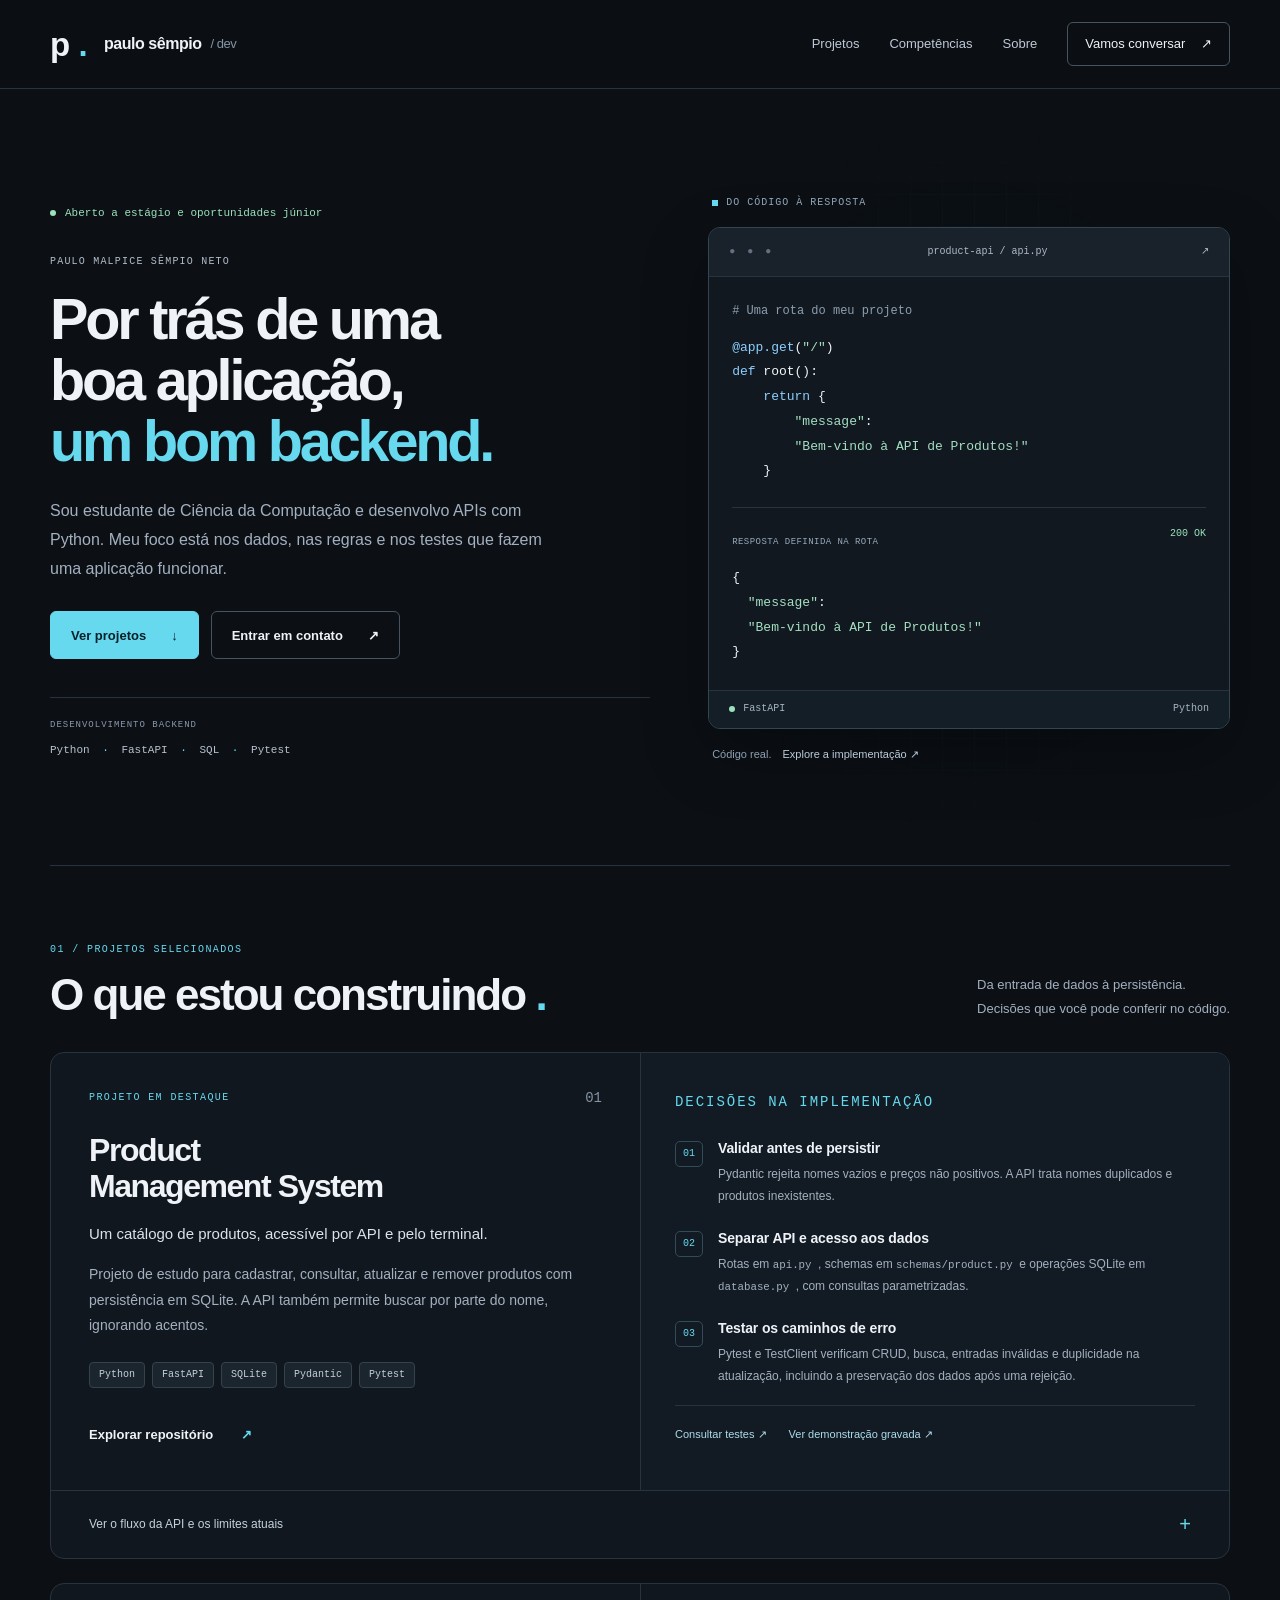
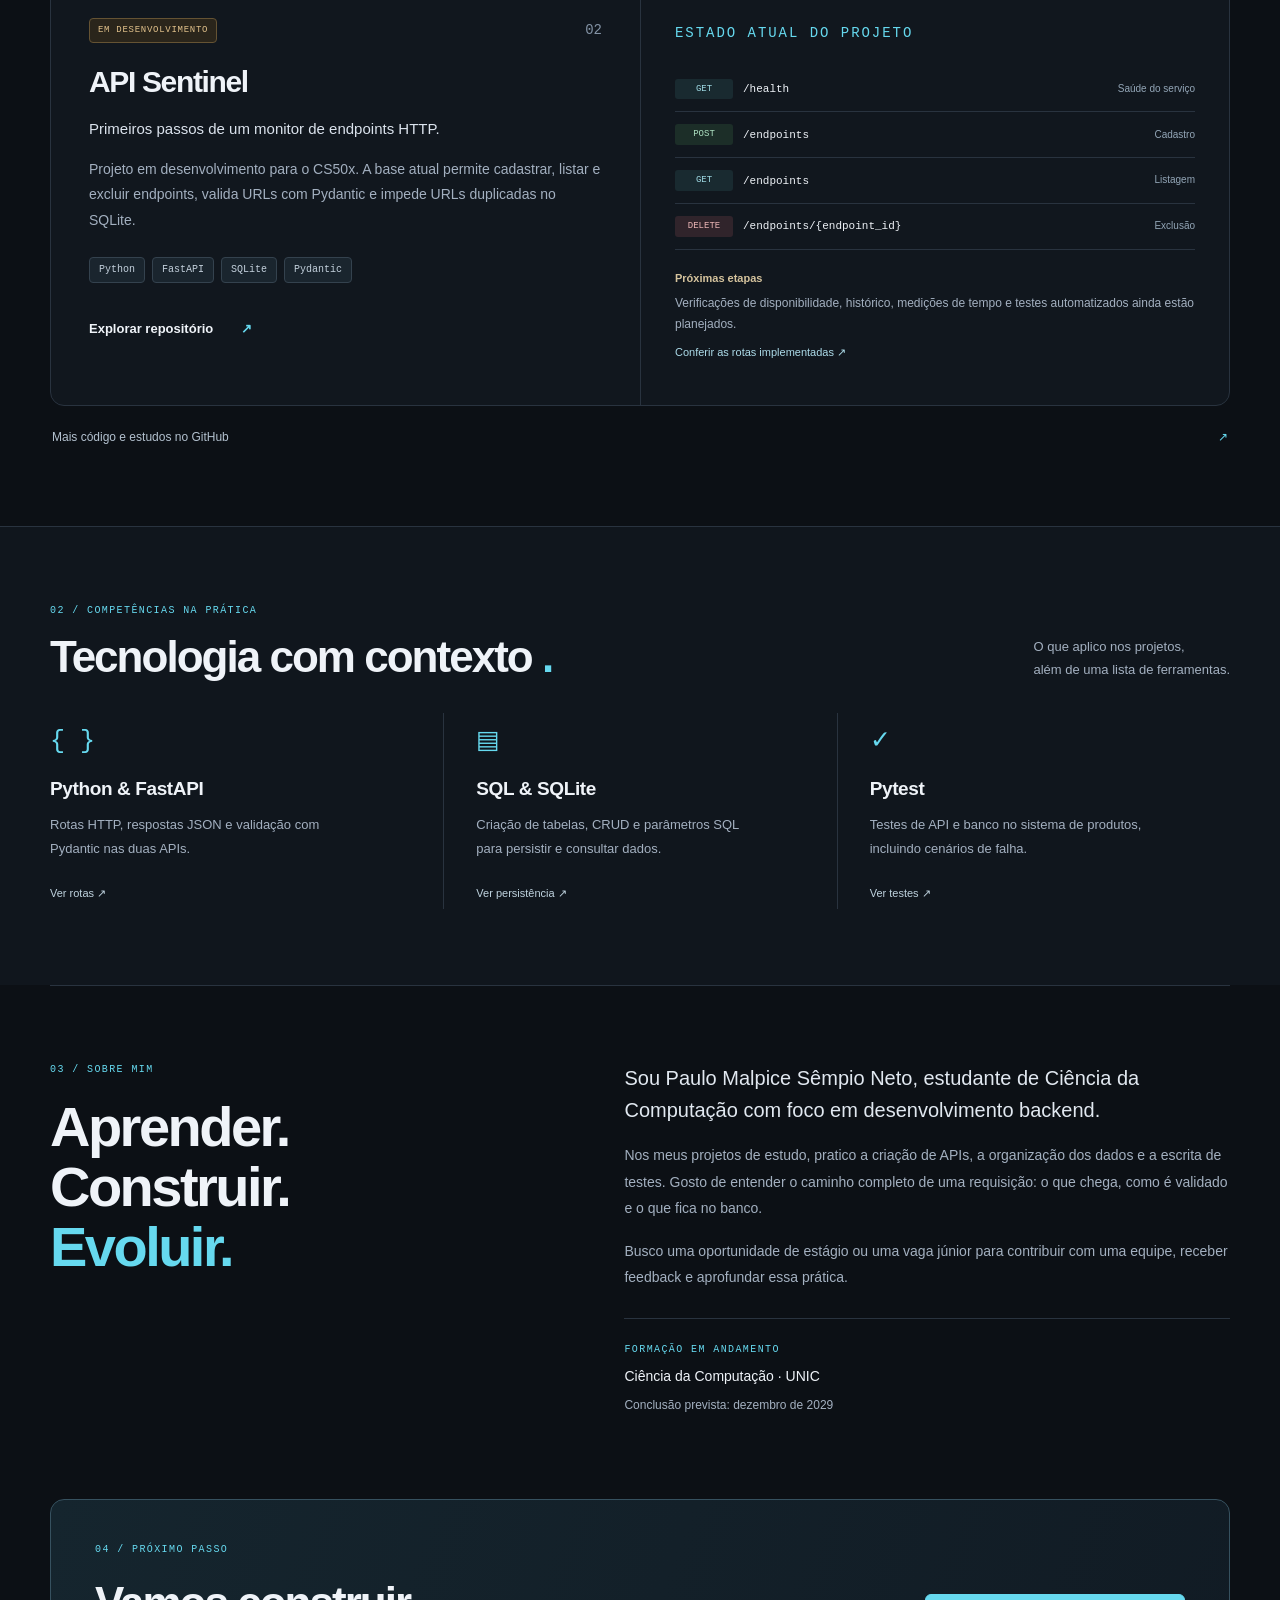
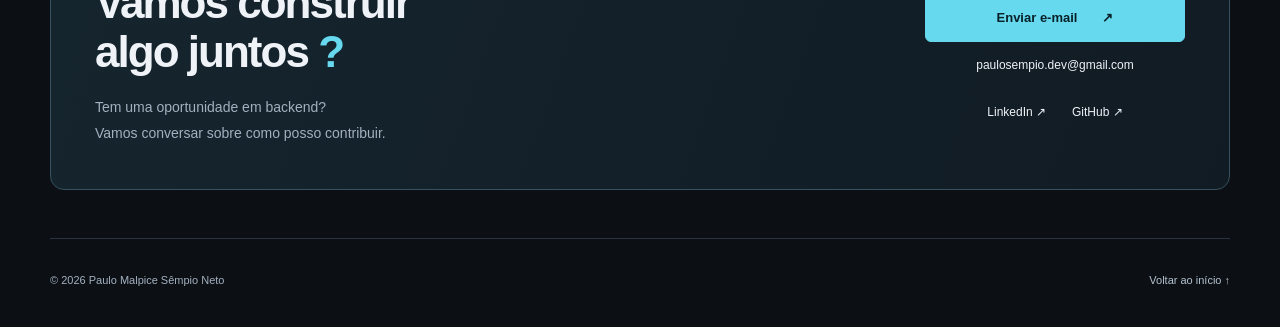
==== index.html @ de510e34 "Update favicon link in index.html" ====
<!DOCTYPE html>
<html lang="pt-BR">
  <head>
    <meta charset="UTF-8">
    <meta name="viewport" content="width=device-width, initial-scale=1">
    <meta name="theme-color" content="#0c1015">
    <meta name="description" content="Paulo Malpice Sêmpio Neto, estudante de Ciência da Computação com foco em backend. Projetos com Python, FastAPI, SQLite e Pytest.">
    <meta property="og:title" content="Paulo Sêmpio Neto · Desenvolvimento backend">
    <meta property="og:description" content="APIs, persistência e testes. Conheça meus projetos e minha trajetória em Ciência da Computação.">
    <meta property="og:type" content="website">
    <meta property="og:locale" content="pt_BR">
    <meta property="og:url" content="https://paulo-sempio-neto.github.io/">
    <link rel="canonical" href="https://paulo-sempio-neto.github.io/">
    <link rel="icon" href="favicon.svg" type="image/svg+xml">
    <link rel="stylesheet" href="styles.css">
    <script src="script.js" defer>
    </script>
    <title>
      Paulo Sêmpio Neto · Desenvolvimento backend
    </title>
  </head>
  <body>
    <a class="skip-link" href="#conteudo">
      Pular para o conteúdo
    </a>
    <header class="site-header">
      <div class="container header-inner">
        <a class="brand" href="#inicio" aria-label="Paulo Sêmpio Neto — início">
          <span class="brand-mark" aria-hidden="true">
            p
            <span>
              .
            </span>
          </span>
          paulo sêmpio
          <span class="brand-end">
            / dev
          </span>
        </a>
        <button class="menu-toggle" aria-controls="navigation" aria-expanded="false" hidden>
          Menu
          <span aria-hidden="true">
            ☰
          </span>
        </button>
        <nav id="navigation" aria-label="Navegação principal">
          <a href="#projetos">
            Projetos
          </a>
          <a href="#competencias">
            Competências
          </a>
          <a href="#sobre">
            Sobre
          </a>
          <a class="nav-contact" href="#contato">
            Vamos conversar
            <span aria-hidden="true">
              ↗
            </span>
          </a>
        </nav>
      </div>
    </header>
    <main id="conteudo">
      <section class="hero container" id="inicio" aria-labelledby="hero-title">
        <div class="hero-copy">
          <p class="availability">
            <span aria-hidden="true">
            </span>
            Aberto a estágio e oportunidades júnior
          </p>
          <p class="eyebrow hero-name">
            PAULO MALPICE SÊMPIO NETO
          </p>
          <h1 id="hero-title">
            Por trás de uma
            <br>
            boa aplicação,
            <br>
            <span>
              um bom backend.
            </span>
          </h1>
          <p class="hero-description">
            Sou estudante de Ciência da Computação e desenvolvo APIs com Python. Meu foco está nos dados, nas regras e nos testes que fazem uma aplicação funcionar.
          </p>
          <div class="actions">
            <a class="button primary" href="#projetos">
              Ver projetos
              <span aria-hidden="true">
                ↓
              </span>
            </a>
            <a class="button secondary" href="#contato">
              Entrar em contato
              <span aria-hidden="true">
                ↗
              </span>
            </a>
          </div>
          <div class="hero-foot">
            <span>
              DESENVOLVIMENTO BACKEND
            </span>
            <span>
              Python
              <b>
                ·
              </b>
              FastAPI
              <b>
                ·
              </b>
              SQL
              <b>
                ·
              </b>
              Pytest
            </span>
          </div>
        </div>
        <div class="hero-visual">
          <div class="visual-label">
            <span class="tiny-square" aria-hidden="true">
            </span>
            DO CÓDIGO À RESPOSTA
          </div>
          <figure class="terminal">
            <figcaption class="terminal-bar">
              <span class="terminal-dots" aria-hidden="true">
                ● ● ●
              </span>
              <span>
                product-api / api.py
              </span>
              <span aria-hidden="true">
                ↗
              </span>
            </figcaption>
            <div class="terminal-body">
              <p class="code-comment">
                # Uma rota do meu projeto
              </p>
              <pre><code><span class="syntax-blue">@app.get</span>(<span class="syntax-green">"/"</span>)
<span class="syntax-blue">def</span> <span class="syntax-white">root</span>():
    <span class="syntax-blue">return</span> {
        <span class="syntax-green">"message"</span>:
        <span class="syntax-green">"Bem-vindo à API de Produtos!"</span>
    }</code></pre>
              <div class="response">
                <span class="response-label">
                  RESPOSTA DEFINIDA NA ROTA
                </span>
                <span class="status">
                  200 OK
                </span>
                <pre><code>{
  <span class="syntax-green">"message"</span>:
  <span class="syntax-green">"Bem-vindo à API de Produtos!"</span>
}</code></pre>
              </div>
            </div>
            <div class="terminal-footer">
              <span class="dot" aria-hidden="true">
              </span>
              FastAPI
              <span>
                Python
              </span>
            </div>
          </figure>
          <p class="visual-caption">
            Código real.
            <a href="https://github.com/paulo-sempio-neto/Product-Management-System/blob/2db6654e2bc84432c4bd6b3b09694eb597b73d76/api.py">
              Explore a implementação ↗
            </a>
          </p>
        </div>
      </section>
      <section class="section container" id="projetos" aria-labelledby="projects-title">
        <div class="section-heading">
          <div>
            <p class="eyebrow">
              01 / PROJETOS SELECIONADOS
            </p>
            <h2 id="projects-title">
              O que estou construindo
              <span>
                .
              </span>
            </h2>
          </div>
          <p>
            Da entrada de dados à persistência.
            <br>
            Decisões que você pode conferir no código.
          </p>
        </div>
        <!-- Edite os articles para atualizar projetos. Mantenha os links de evidência alinhados ao código descrito. -->
        <article class="project featured">
          <div class="project-content">
            <div class="project-topline">
              <span class="eyebrow">
                PROJETO EM DESTAQUE
              </span>
              <span class="project-number">
                01
              </span>
            </div>
            <h3>
              Product
              <br>
              Management System
            </h3>
            <p class="project-intro">
              Um catálogo de produtos, acessível por API e pelo terminal.
            </p>
            <p>
              Projeto de estudo para cadastrar, consultar, atualizar e remover produtos com persistência em SQLite. A API também permite buscar por parte do nome, ignorando acentos.
            </p>
            <ul class="tags" aria-label="Tecnologias">
              <li>
                Python
              </li>
              <li>
                FastAPI
              </li>
              <li>
                SQLite
              </li>
              <li>
                Pydantic
              </li>
              <li>
                Pytest
              </li>
            </ul>
            <a class="text-link" href="https://github.com/paulo-sempio-neto/Product-Management-System">
              Explorar repositório
              <span aria-hidden="true">
                ↗
              </span>
            </a>
          </div>
          <div class="project-evidence">
            <p class="eyebrow">
              DECISÕES NA IMPLEMENTAÇÃO
            </p>
            <ul class="evidence-list">
              <li>
                <span class="evidence-icon" aria-hidden="true">
                  01
                </span>
                <div>
                  <h4>
                    Validar antes de persistir
                  </h4>
                  <p>
                    Pydantic rejeita nomes vazios e preços não positivos. A API trata nomes duplicados e produtos inexistentes.
                  </p>
                </div>
              </li>
              <li>
                <span class="evidence-icon" aria-hidden="true">
                  02
                </span>
                <div>
                  <h4>
                    Separar API e acesso aos dados
                  </h4>
                  <p>
                    Rotas em
                    <code>
                      api.py
                    </code>
                    , schemas em
                    <code>
                      schemas/product.py
                    </code>
                    e operações SQLite em
                    <code>
                      database.py
                    </code>
                    , com consultas parametrizadas.
                  </p>
                </div>
              </li>
              <li>
                <span class="evidence-icon" aria-hidden="true">
                  03
                </span>
                <div>
                  <h4>
                    Testar os caminhos de erro
                  </h4>
                  <p>
                    Pytest e TestClient verificam CRUD, busca, entradas inválidas e duplicidade na atualização, incluindo a preservação dos dados após uma rejeição.
                  </p>
                </div>
              </li>
            </ul>
            <div class="project-links">
              <a href="https://github.com/paulo-sempio-neto/Product-Management-System/tree/2db6654e2bc84432c4bd6b3b09694eb597b73d76/tests">
                Consultar testes ↗
              </a>
              <a href="https://github.com/paulo-sempio-neto/Product-Management-System/blob/2db6654e2bc84432c4bd6b3b09694eb597b73d76/assets/product-management-demo.gif">
                Ver demonstração gravada ↗
              </a>
            </div>
          </div>
          <details class="technical-details">
            <summary>
              Ver o fluxo da API e os limites atuais
              <span aria-hidden="true">
                +
              </span>
            </summary>
            <div>
              <p>
                <code>
                  Requisição → FastAPI / Pydantic → database.py → SQLite
                </code>
              </p>
              <p>
                A interface de terminal também utiliza as funções de persistência. Autenticação, categorias, Docker e publicação da API estão listados como melhorias futuras no repositório.
              </p>
            </div>
          </details>
        </article>
        <article class="project secondary-project">
          <div class="project-content">
            <div class="project-topline">
              <span class="progress-label">
                EM DESENVOLVIMENTO
              </span>
              <span class="project-number">
                02
              </span>
            </div>
            <h3>
              API Sentinel
            </h3>
            <p class="project-intro">
              Primeiros passos de um monitor de endpoints HTTP.
            </p>
            <p>
              Projeto em desenvolvimento para o CS50x. A base atual permite cadastrar, listar e excluir endpoints, valida URLs com Pydantic e impede URLs duplicadas no SQLite.
            </p>
            <ul class="tags" aria-label="Tecnologias implementadas">
              <li>
                Python
              </li>
              <li>
                FastAPI
              </li>
              <li>
                SQLite
              </li>
              <li>
                Pydantic
              </li>
            </ul>
            <a class="text-link" href="https://github.com/paulo-sempio-neto/api-sentinel">
              Explorar repositório
              <span aria-hidden="true">
                ↗
              </span>
            </a>
          </div>
          <div class="sentinel-evidence">
            <p class="eyebrow">
              ESTADO ATUAL DO PROJETO
            </p>
            <div class="endpoint-row">
              <span class="method get">
                GET
              </span>
              <code>
                /health
              </code>
              <span>
                Saúde do serviço
              </span>
            </div>
            <div class="endpoint-row">
              <span class="method post">
                POST
              </span>
              <code>
                /endpoints
              </code>
              <span>
                Cadastro
              </span>
            </div>
            <div class="endpoint-row">
              <span class="method get">
                GET
              </span>
              <code>
                /endpoints
              </code>
              <span>
                Listagem
              </span>
            </div>
            <div class="endpoint-row">
              <span class="method delete">
                DELETE
              </span>
              <code>
                /endpoints/{endpoint_id}
              </code>
              <span>
                Exclusão
              </span>
            </div>
            <p class="roadmap">
              <strong>
                Próximas etapas
              </strong>
              Verificações de disponibilidade, histórico, medições de tempo e testes automatizados ainda estão planejados.
            </p>
            <a class="small-link" href="https://github.com/paulo-sempio-neto/api-sentinel/blob/ab8c425ea74ee4da046a920f1e433a31e755b7a8/api-sentinel-starter/app.py">
              Conferir as rotas implementadas ↗
            </a>
          </div>
        </article>
        <a class="all-projects" href="https://github.com/paulo-sempio-neto?tab=repositories">
          Mais código e estudos no GitHub
          <span aria-hidden="true">
            ↗
          </span>
        </a>
      </section>
      <section class="section competencies" id="competencias" aria-labelledby="skills-title">
        <div class="container">
          <div class="section-heading">
            <div>
              <p class="eyebrow">
                02 / COMPETÊNCIAS NA PRÁTICA
              </p>
              <h2 id="skills-title">
                Tecnologia com contexto
                <span>
                  .
                </span>
              </h2>
            </div>
            <p>
              O que aplico nos projetos,
              <br>
              além de uma lista de ferramentas.
            </p>
          </div>
          <div class="skills-grid">
            <article>
              <span class="skill-symbol" aria-hidden="true">
                { }
              </span>
              <h3>
                Python &amp; FastAPI
              </h3>
              <p>
                Rotas HTTP, respostas JSON e validação com Pydantic nas duas APIs.
              </p>
              <a href="https://github.com/paulo-sempio-neto/Product-Management-System/blob/2db6654e2bc84432c4bd6b3b09694eb597b73d76/api.py">
                Ver rotas ↗
              </a>
            </article>
            <article>
              <span class="skill-symbol" aria-hidden="true">
                ▤
              </span>
              <h3>
                SQL &amp; SQLite
              </h3>
              <p>
                Criação de tabelas, CRUD e parâmetros SQL para persistir e consultar dados.
              </p>
              <a href="https://github.com/paulo-sempio-neto/Product-Management-System/blob/2db6654e2bc84432c4bd6b3b09694eb597b73d76/database.py">
                Ver persistência ↗
              </a>
            </article>
            <article>
              <span class="skill-symbol" aria-hidden="true">
                ✓
              </span>
              <h3>
                Pytest
              </h3>
              <p>
                Testes de API e banco no sistema de produtos, incluindo cenários de falha.
              </p>
              <a href="https://github.com/paulo-sempio-neto/Product-Management-System/tree/2db6654e2bc84432c4bd6b3b09694eb597b73d76/tests">
                Ver testes ↗
              </a>
            </article>
          </div>
        </div>
      </section>
      <section class="section container about" id="sobre" aria-labelledby="about-title">
        <div>
          <p class="eyebrow">
            03 / SOBRE MIM
          </p>
          <h2 id="about-title">
            Aprender.
            <br>
            Construir.
            <br>
            <span>
              Evoluir.
            </span>
          </h2>
        </div>
        <div class="about-copy">
          <p class="about-lead">
            Sou Paulo Malpice Sêmpio Neto, estudante de Ciência da Computação com foco em desenvolvimento backend.
          </p>
          <p>
            Nos meus projetos de estudo, pratico a criação de APIs, a organização dos dados e a escrita de testes. Gosto de entender o caminho completo de uma requisição: o que chega, como é validado e o que fica no banco.
          </p>
          <p>
            Busco uma oportunidade de estágio ou uma vaga júnior para contribuir com uma equipe, receber feedback e aprofundar essa prática.
          </p>
          <div class="education">
            <span class="eyebrow">
              FORMAÇÃO EM ANDAMENTO
            </span>
            <strong>
              Ciência da Computação · UNIC
            </strong>
            <span>
              Conclusão prevista: dezembro de 2029
            </span>
          </div>
        </div>
      </section>
      <section class="container contact" id="contato" aria-labelledby="contact-title">
        <p class="eyebrow">
          04 / PRÓXIMO PASSO
        </p>
        <div class="contact-layout">
          <div>
            <h2 id="contact-title">
              Vamos construir
              <br>
              algo juntos
              <span>
                ?
              </span>
            </h2>
            <p>
              Tem uma oportunidade em backend?
              <br>
              Vamos conversar sobre como posso contribuir.
            </p>
          </div>
          <div class="contact-actions">
            <a class="button primary" href="mailto:paulosempio.dev@gmail.com">
              Enviar e-mail
              <span aria-hidden="true">
                ↗
              </span>
            </a>
            <a class="email-link" href="mailto:paulosempio.dev@gmail.com">
              paulosempio.dev@gmail.com
            </a>
            <div class="social-links">
              <a href="https://www.linkedin.com/in/paulo-malpice-sempio-neto/">
                LinkedIn ↗
              </a>
              <a href="https://github.com/paulo-sempio-neto">
                GitHub ↗
              </a>
            </div>
          </div>
        </div>
      </section>
    </main>
    <footer class="container site-footer">
      <p>
        ©
        <span id="year">
          2026
        </span>
        Paulo Malpice Sêmpio Neto
      </p>
      <a href="#inicio">
        Voltar ao início ↑
      </a>
    </footer>
  </body>
</html>
---- styles.css ----
/* Identidade visual: ajuste os tokens para mudar o site inteiro. */
:root {
  color-scheme:dark;
  --bg:#0c1015;
  --surface:#11171e;
  --surface-raised:#151d26;
  --border:#29333f;
  --text:#eff3f8;
  --muted:#a3b0c0;
  --accent:#66d9ef;
  --green:#9be1bb;
  --radius:14px;
  --width:1180px;
}

* {
  box-sizing:border-box;
}

html {
  scroll-behavior:smooth;
  scroll-padding-top:100px;
}

body {
  margin:0;
  background:var(--bg);
  color:var(--text);
  font-family:Arial,Helvetica,sans-serif;
  line-height:1.65;
  -webkit-font-smoothing:antialiased;
}

a {
  color:inherit;
  text-decoration:none;
}

button {
  font:inherit;
}

a,button,summary {
  -webkit-tap-highlight-color:transparent;
}

a:focus-visible,button:focus-visible,summary:focus-visible {
  outline:3px solid var(--accent);
  outline-offset:6px;
  border-radius:3px;
}

a:hover {
  color:var(--accent);
}

p,h1,h2,h3,h4,figure {
  margin:0;
}

p+p {
  margin-top:16px;
}

h1,h2,h3,h4 {
  line-height:1.13;
  letter-spacing:-.045em;
}

h2 {
  font-size:clamp(30px,3.5vw,44px);
}

h2 span {
  color:var(--accent);
}

p {
  color:var(--muted);
}

code,pre,.eyebrow,.visual-label,.terminal-bar,.terminal-footer,.hero-foot,.project-number,.response-label,.status,.method,.availability,.progress-label {
  font-family:Consolas,"Liberation Mono",monospace;
}

code {
  font-size:.9em;
}

pre {
  margin:0;
  white-space:pre-wrap;
  overflow-wrap:anywhere;
  font-size:13px;
  line-height:1.9;
}

pre code {
  font-size:inherit;
}

.container {
  width:min(var(--width),calc(100% - 64px));
  margin-inline:auto;
}

.skip-link {
  position:fixed;
  top:10px;
  left:16px;
  padding:12px 20px;
  background:var(--accent);
  color:var(--bg);
  z-index:100;
  transform:translateY(-160%);
}

.skip-link:focus {
  transform:none;
}

/* Cabeçalho e navegação */
.site-header {
  position:sticky;
  top:0;
  z-index:20;
  background:rgba(12,16,21,.97);
  border-bottom:1px solid var(--border);
}

.header-inner {
  min-height:88px;
  display:flex;
  align-items:center;
  justify-content:space-between;
  gap:24px;
}

.brand {
  display:flex;
  align-items:center;
  gap:9px;
  font-size:16px;
  font-weight:700;
  letter-spacing:-.03em;
  white-space:nowrap;
}

.brand-mark {
  font-size:33px;
  line-height:1;
  margin-right:8px;
}

.brand-mark span {
  color:var(--accent);
}

.brand-end {
  color:#8494a6;
  font-size:13px;
  font-weight:400;
}

nav {
  display:flex;
  align-items:center;
  gap:30px;
  font-size:13px;
}

nav a {
  padding:11px 0;
  color:#bec8d5;
}

.nav-contact {
  border:1px solid #465360;
  border-radius:6px;
  padding:10px 17px;
  color:var(--text);
}

.nav-contact span {
  margin-left:12px;
}

.menu-toggle {
  background:transparent;
  border:1px solid var(--border);
  border-radius:6px;
  color:var(--text);
  min-height:44px;
  padding:8px 14px;
}

/* Apresentação */
.hero {
  display:grid;
  grid-template-columns:1.15fr 1fr;
  gap:58px;
  align-items:center;
  padding-top:76px;
  padding-bottom:72px;
}

.availability {
  display:inline-flex;
  align-items:center;
  gap:9px;
  font-size:11px;
  color:var(--green);
  margin-bottom:32px;
}

.availability>span,.dot {
  height:6px;
  width:6px;
  background:var(--green);
  border-radius:50%;
  display:inline-block;
  flex-shrink:0;
}

.eyebrow {
  font-size:10px;
  letter-spacing:.14em;
  font-weight:500;
  color:var(--accent);
}

.hero-name {
  margin:0 0 18px;
  color:#b2bdca;
  letter-spacing:.12em;
}

.hero h1 {
  font-size:clamp(38px,4.5vw,60px);
  font-weight:750;
  line-height:1.06;
  letter-spacing:-.055em;
}

.hero h1 span {
  color:var(--accent);
}

.hero-description {
  font-size:16px;
  max-width:505px;
  margin:25px 0 28px;
  line-height:1.8;
}

.actions {
  display:flex;
  gap:12px;
  flex-wrap:wrap;
}

.button {
  min-height:48px;
  display:inline-flex;
  justify-content:center;
  align-items:center;
  gap:25px;
  border-radius:6px;
  padding:12px 20px;
  font-size:13px;
  font-weight:700;
  transition:background .18s ease,transform .18s ease;
}

.button:hover {
  transform:translateY(-2px);
}

.primary {
  background:var(--accent);
  color:#082129;
  border:1px solid var(--accent);
}

.primary:hover {
  background:#a4efff;
  color:#082129;
}

.secondary {
  border:1px solid #465360;
  color:var(--text);
}

.secondary:hover {
  background:var(--surface-raised);
}

.hero-foot {
  margin-top:38px;
  padding-top:20px;
  border-top:1px solid var(--border);
  display:flex;
  flex-direction:column;
  gap:8px;
  font-size:11px;
  color:#b6c2ce;
}

.hero-foot>span:first-child {
  font-size:9px;
  color:#8999ad;
  letter-spacing:.11em;
}

.hero-foot b {
  font-weight:400;
  color:var(--accent);
  padding:0 6px;
}

.hero-visual {
  position:relative;
  min-width:0;
  padding:30px 0;
}

.hero-visual:before {
  content:"";
  position:absolute;
  inset:-35px -22px;
  background:radial-gradient(ellipse,rgba(57,152,190,.08),transparent 68%),linear-gradient(#18253066 1px,transparent 1px),linear-gradient(90deg,#18253066 1px,transparent 1px);
  background-size:auto,32px 32px,32px 32px;
  mask-image:radial-gradient(ellipse,#000 25%,transparent 72%);
  z-index:-1;
}

.visual-label {
  display:flex;
  align-items:center;
  gap:8px;
  font-size:10px;
  color:#90a6b9;
  letter-spacing:.1em;
  margin:0 0 15px 4px;
}

.tiny-square {
  width:6px;
  height:6px;
  background:var(--accent);
}

.terminal {
  background:#111820;
  border:1px solid #344552;
  border-radius:12px;
  box-shadow:0 24px 65px #0005;
  overflow:hidden;
}

.terminal-bar {
  display:flex;
  align-items:center;
  justify-content:space-between;
  padding:16px 20px;
  background:#19212b;
  border-bottom:1px solid var(--border);
  font-size:10px;
  color:#adbbca;
}

.terminal-dots {
  color:#647080;
  letter-spacing:3px;
}

.terminal-body {
  padding:25px 23px;
}

.code-comment {
  font-family:Consolas,monospace;
  font-size:12px;
  margin-bottom:14px;
  color:#8c9eaf;
}

.syntax-blue {
  color:#8dcfff;
}

.syntax-green {
  color:#a4dfc0;
}

.syntax-white {
  color:#f3f7fa;
}

.response {
  margin-top:23px;
  padding-top:18px;
  border-top:1px solid var(--border);
}

.response-label {
  font-size:9px;
  letter-spacing:.05em;
  color:#97aabc;
}

.status {
  float:right;
  color:var(--green);
  font-size:10px;
}

.response pre {
  margin-top:14px;
}

.terminal-footer {
  padding:10px 20px;
  background:#141e26;
  border-top:1px solid var(--border);
  font-size:10px;
  color:#a5b4c2;
  display:flex;
  gap:8px;
  align-items:center;
}

.terminal-footer>span:last-child {
  margin-left:auto;
}

.visual-caption {
  font-size:11px;
  margin:16px 4px 0;
  color:#8da0b2;
}

.visual-caption a {
  color:#bacbd9;
  margin-left:8px;
}

/* Projetos e evidências */
.section {
  padding-top:76px;
  padding-bottom:76px;
  border-top:1px solid var(--border);
}

.section-heading {
  display:flex;
  justify-content:space-between;
  align-items:end;
  gap:32px;
  margin-bottom:32px;
}

.section-heading h2 {
  margin-top:12px;
}

.section-heading>p {
  font-size:13px;
  line-height:1.8;
}

.project {
  border:1px solid var(--border);
  border-radius:var(--radius);
  background:var(--surface);
  display:grid;
  grid-template-columns:1fr 1fr;
  overflow:hidden;
}

.project+.project {
  margin-top:24px;
}

.project-content {
  padding:34px 38px;
}

.project-topline {
  display:flex;
  justify-content:space-between;
  align-items:center;
  margin-bottom:22px;
}

.project-number {
  font-size:14px;
  color:#8494a6;
}

.project h3 {
  font-size:32px;
  letter-spacing:-.045em;
  margin-bottom:18px;
}

.project p {
  font-size:14px;
  line-height:1.8;
}

.project .project-intro {
  color:#dbe3ed;
  font-size:15px;
  line-height:1.6;
  margin-bottom:12px;
}

.tags {
  list-style:none;
  margin:24px 0;
  padding:0;
  display:flex;
  gap:7px;
  flex-wrap:wrap;
}

.tags li {
  font-family:Consolas,monospace;
  font-size:10px;
  color:#c3d0dc;
  background:#1a252e;
  border:1px solid #34424e;
  border-radius:4px;
  padding:4px 9px;
}

.text-link {
  font-size:13px;
  font-weight:700;
  display:inline-flex;
  align-items:center;
  gap:28px;
  min-height:44px;
}

.text-link span {
  color:var(--accent);
}

.project-evidence {
  border-left:1px solid var(--border);
  padding:37px 34px;
  background:#121b23;
}

.evidence-list {
  list-style:none;
  padding:0;
  margin:26px 0 18px;
  display:grid;
  gap:24px;
}

.evidence-list li {
  display:flex;
  align-items:flex-start;
  gap:15px;
}

.evidence-icon {
  font-family:Consolas,monospace;
  font-size:10px;
  color:var(--accent);
  padding:7px;
  border:1px solid #324b58;
  border-radius:5px;
  line-height:1;
}

.evidence-list h4 {
  font-size:14px;
  letter-spacing:-.01em;
  margin-bottom:7px;
}

.evidence-list p {
  font-size:12px;
  line-height:1.8;
}

.project-links {
  display:flex;
  flex-wrap:wrap;
  gap:8px 22px;
  border-top:1px solid var(--border);
  padding-top:12px;
}

.project-links a,.small-link {
  font-size:11px;
  color:#addcea;
  display:inline-block;
  padding:7px 0;
}

.technical-details {
  grid-column:1/-1;
  border-top:1px solid var(--border);
  font-size:12px;
}

.technical-details summary {
  cursor:pointer;
  padding:17px 38px;
  list-style:none;
  color:#c3d1de;
  display:flex;
  align-items:center;
  justify-content:space-between;
  gap:20px;
}

.technical-details summary::-webkit-details-marker {
  display:none;
}

.technical-details summary span {
  color:var(--accent);
  font-size:20px;
}

.technical-details[open] summary span {
  transform:rotate(45deg);
}

.technical-details>div {
  padding:0 38px 22px;
}

.technical-details p {
  font-size:12px;
}

.technical-details code {
  overflow-wrap:anywhere;
}

.progress-label {
  font-size:9px;
  letter-spacing:.08em;
  color:#e2c28c;
  border:1px solid #655333;
  background:#2a251b;
  padding:4px 8px;
  border-radius:4px;
}

.secondary-project h3 {
  font-size:30px;
}

.sentinel-evidence {
  padding:37px 34px;
  border-left:1px solid var(--border);
}

.sentinel-evidence>.eyebrow {
  margin-bottom:20px;
}

.endpoint-row {
  display:grid;
  grid-template-columns:58px 1fr auto;
  gap:10px;
  align-items:center;
  padding:12px 0;
  border-bottom:1px solid var(--border);
}

.method {
  font-size:9px;
  border-radius:3px;
  padding:3px 5px;
  text-align:center;
  background:#192a30;
  color:#a0dce6;
}

.method.post {
  color:#afe3c3;
  background:#1c2e28;
}

.method.delete {
  color:#edb7b7;
  background:#30242b;
}

.endpoint-row code {
  font-size:11px;
}

.endpoint-row>span:last-child {
  font-size:10px;
  color:#93a6b7;
}

.sentinel-evidence .roadmap {
  font-size:12px;
  line-height:1.8;
  margin-top:19px;
}

.roadmap strong {
  display:block;
  color:#d6c49e;
  font-size:11px;
  margin-bottom:4px;
}

.all-projects {
  display:flex;
  justify-content:space-between;
  align-items:center;
  font-size:12px;
  padding:19px 2px 0;
  color:#b3c1cf;
  min-height:44px;
}

.all-projects span {
  color:var(--accent);
}

/* Competências, sobre e contato */
.competencies {
  background:#10161d;
}

.skills-grid {
  display:grid;
  grid-template-columns:repeat(3,1fr);
  gap:0;
}

.skills-grid article {
  padding:8px 32px 0;
  border-left:1px solid var(--border);
}

.skills-grid article:first-child {
  padding-left:0;
  border:0;
}

.skill-symbol {
  display:inline-block;
  font-family:Consolas,monospace;
  color:var(--accent);
  font-size:25px;
  height:44px;
}

.skills-grid h3 {
  font-size:19px;
  letter-spacing:-.02em;
  margin:13px 0;
}

.skills-grid p {
  font-size:13px;
  max-width:280px;
  line-height:1.85;
}

.skills-grid a {
  display:inline-block;
  font-size:11px;
  color:#bfd3df;
  margin-top:16px;
  padding:7px 0;
}

.about {
  display:grid;
  grid-template-columns:1fr 1.25fr;
  gap:90px;
}

.about h2 {
  font-size:56px;
  margin-top:18px;
  line-height:1.08;
}

.about-copy p {
  font-size:14px;
  line-height:1.9;
}

.about-copy .about-lead {
  font-size:20px;
  color:#e1e8f0;
  line-height:1.6;
}

.education {
  margin-top:27px;
  padding-top:23px;
  border-top:1px solid var(--border);
  display:flex;
  flex-direction:column;
  gap:7px;
}

.education strong {
  font-size:14px;
  font-weight:500;
}

.education>span:last-child {
  font-size:12px;
  color:var(--muted);
}

.contact {
  padding:42px 44px;
  background:linear-gradient(110deg,#15252e,#111b24);
  border:1px solid #36515f;
  border-radius:var(--radius);
  margin-top:8px;
  margin-bottom:48px;
}

.contact-layout {
  display:flex;
  align-items:center;
  justify-content:space-between;
  gap:40px;
  margin-top:19px;
}

.contact h2 {
  font-size:44px;
  line-height:1.12;
}

.contact p:not(.eyebrow) {
  font-size:14px;
  line-height:1.85;
  margin-top:19px;
}

.contact-actions {
  display:flex;
  flex-direction:column;
  align-items:stretch;
  gap:14px;
  min-width:260px;
}

.email-link {
  font-size:12px;
  text-align:center;
}

.social-links {
  display:flex;
  justify-content:center;
  gap:26px;
  margin-top:4px;
  font-size:12px;
}

.social-links a {
  padding:9px 0;
}

.site-footer {
  border-top:1px solid var(--border);
  padding-top:24px;
  padding-bottom:30px;
  display:flex;
  justify-content:space-between;
  align-items:center;
  gap:20px;
  font-size:11px;
}

.site-footer a {
  padding:8px 0;
  color:#b5c2cf;
}

/* Layouts adaptados a tablet e celular. */
@media(min-width:1500px) {
  .hero {
    padding-top:100px;
    padding-bottom:94px;
  }

}

@media(max-width:1000px) {
  .hero {
    gap:30px;
    grid-template-columns:1.1fr 1fr;
  }

  .hero h1 {
    font-size:44px;
  }

  .hero-description {
    font-size:14px;
  }

  .terminal-body {
    padding:20px 16px;
  }

  .terminal pre {
    font-size:11px;
  }

  .project-content,.project-evidence,.sentinel-evidence {
    padding:28px;
  }

  .endpoint-row {
    grid-template-columns:52px 1fr;
  }

  .endpoint-row>span:last-child {
    display:none;
  }

  .about {
    gap:45px;
  }

  .brand-end {
    display:none;
  }

  nav {
    gap:19px;
  }

  .contact h2 {
    font-size:38px;
  }

}

@media(max-width:760px) {
  html {
    scroll-padding-top:88px;
  }

  .container {
    width:calc(100% - 40px);
  }

  .header-inner {
    min-height:74px;
    flex-wrap:wrap;
    gap:0;
    padding:14px 0;
  }

  .brand {
    font-size:14px;
  }

  .brand-mark {
    font-size:29px;
  }

  .menu-toggle:not([hidden]) {
    display:block;
  }

  nav {
    width:100%;
    flex-wrap:wrap;
    gap:4px 22px;
    padding-top:16px;
  }

  nav a {
    min-height:44px;
    display:flex;
    align-items:center;
  }

  .js nav {
    display:none;
  }

  .js nav.is-open {
    display:flex;
  }

  .nav-contact {
    border:0;
    padding:11px 0;
  }

  .hero {
    grid-template-columns:1fr;
    gap:24px;
    padding-top:42px;
    padding-bottom:48px;
  }

  .availability {
    font-size:10px;
    margin-bottom:28px;
  }

  .hero h1 {
    font-size:clamp(36px,8vw,55px);
  }

  .hero-description {
    max-width:560px;
    font-size:15px;
    margin-top:23px;
  }

  .hero-name {
    font-size:9px;
    letter-spacing:.1em;
  }

  .hero-foot {
    margin-top:28px;
  }

  .hero-visual {
    padding:15px 0 0;
  }

  .hero-visual:before {
    inset:0;
  }

  .terminal-body {
    padding:24px;
  }

  .terminal pre {
    font-size:13px;
  }

  .visual-caption {
    font-size:10px;
  }

  .section {
    padding-top:48px;
    padding-bottom:48px;
  }

  .section-heading {
    display:block;
    margin-bottom:26px;
  }

  .section-heading>p {
    margin-top:16px;
  }

  .section-heading h2 {
    font-size:32px;
  }

  .project {
    grid-template-columns:1fr;
  }

  .project-content {
    padding:26px;
  }

  .project-evidence,.sentinel-evidence {
    border-left:0;
    border-top:1px solid var(--border);
    padding:26px;
  }

  .project h3 {
    font-size:29px;
  }

  .technical-details summary {
    padding:16px 26px;
    font-size:11px;
  }

  .technical-details>div {
    padding-inline:26px;
  }

  .endpoint-row {
    grid-template-columns:55px 1fr auto;
  }

  .endpoint-row>span:last-child {
    display:block;
  }

  .skills-grid {
    grid-template-columns:1fr;
    gap:24px;
  }

  .skills-grid article,.skills-grid article:first-child {
    border:0;
    border-top:1px solid var(--border);
    padding:22px 0 0;
  }

  .skills-grid p {
    max-width:100%;
  }

  .skills-grid h3 {
    margin-top:7px;
  }

  .skills-grid a {
    margin-top:8px;
  }

  .about {
    grid-template-columns:1fr;
    gap:27px;
  }

  .about h2 {
    font-size:44px;
  }

  .about-copy .about-lead {
    font-size:19px;
  }

  .contact {
    padding:30px 26px;
    margin-bottom:32px;
  }

  .contact-layout {
    display:block;
  }

  .contact h2 {
    font-size:36px;
  }

  .contact-actions {
    min-width:0;
    margin-top:28px;
    max-width:350px;
  }

  .site-footer {
    align-items:flex-start;
    font-size:10px;
    gap:16px;
  }

  .site-footer p {
    max-width:220px;
  }

  .site-footer a {
    white-space:nowrap;
  }

}

@media(max-width:360px) {
  .actions {
    flex-direction:column;
  }

  .button {
    padding-inline:14px;
  }

  .availability {
    font-size:9px;
  }

  .terminal-body {
    padding:19px 15px;
  }

  .terminal pre {
    font-size:11px;
  }

  .project-content,.project-evidence,.sentinel-evidence {
    padding:22px;
  }

  .endpoint-row>span:last-child {
    display:none;
  }

  .endpoint-row {
    grid-template-columns:52px 1fr;
  }

  .contact h2 {
    font-size:30px;
  }

}

@media(prefers-reduced-motion:reduce) {
  html {
    scroll-behavior:auto;
  }

  *,*::before,*::after {
    transition:none!important;
    animation:none!important;
  }

  .button:hover {
    transform:none;
  }

}
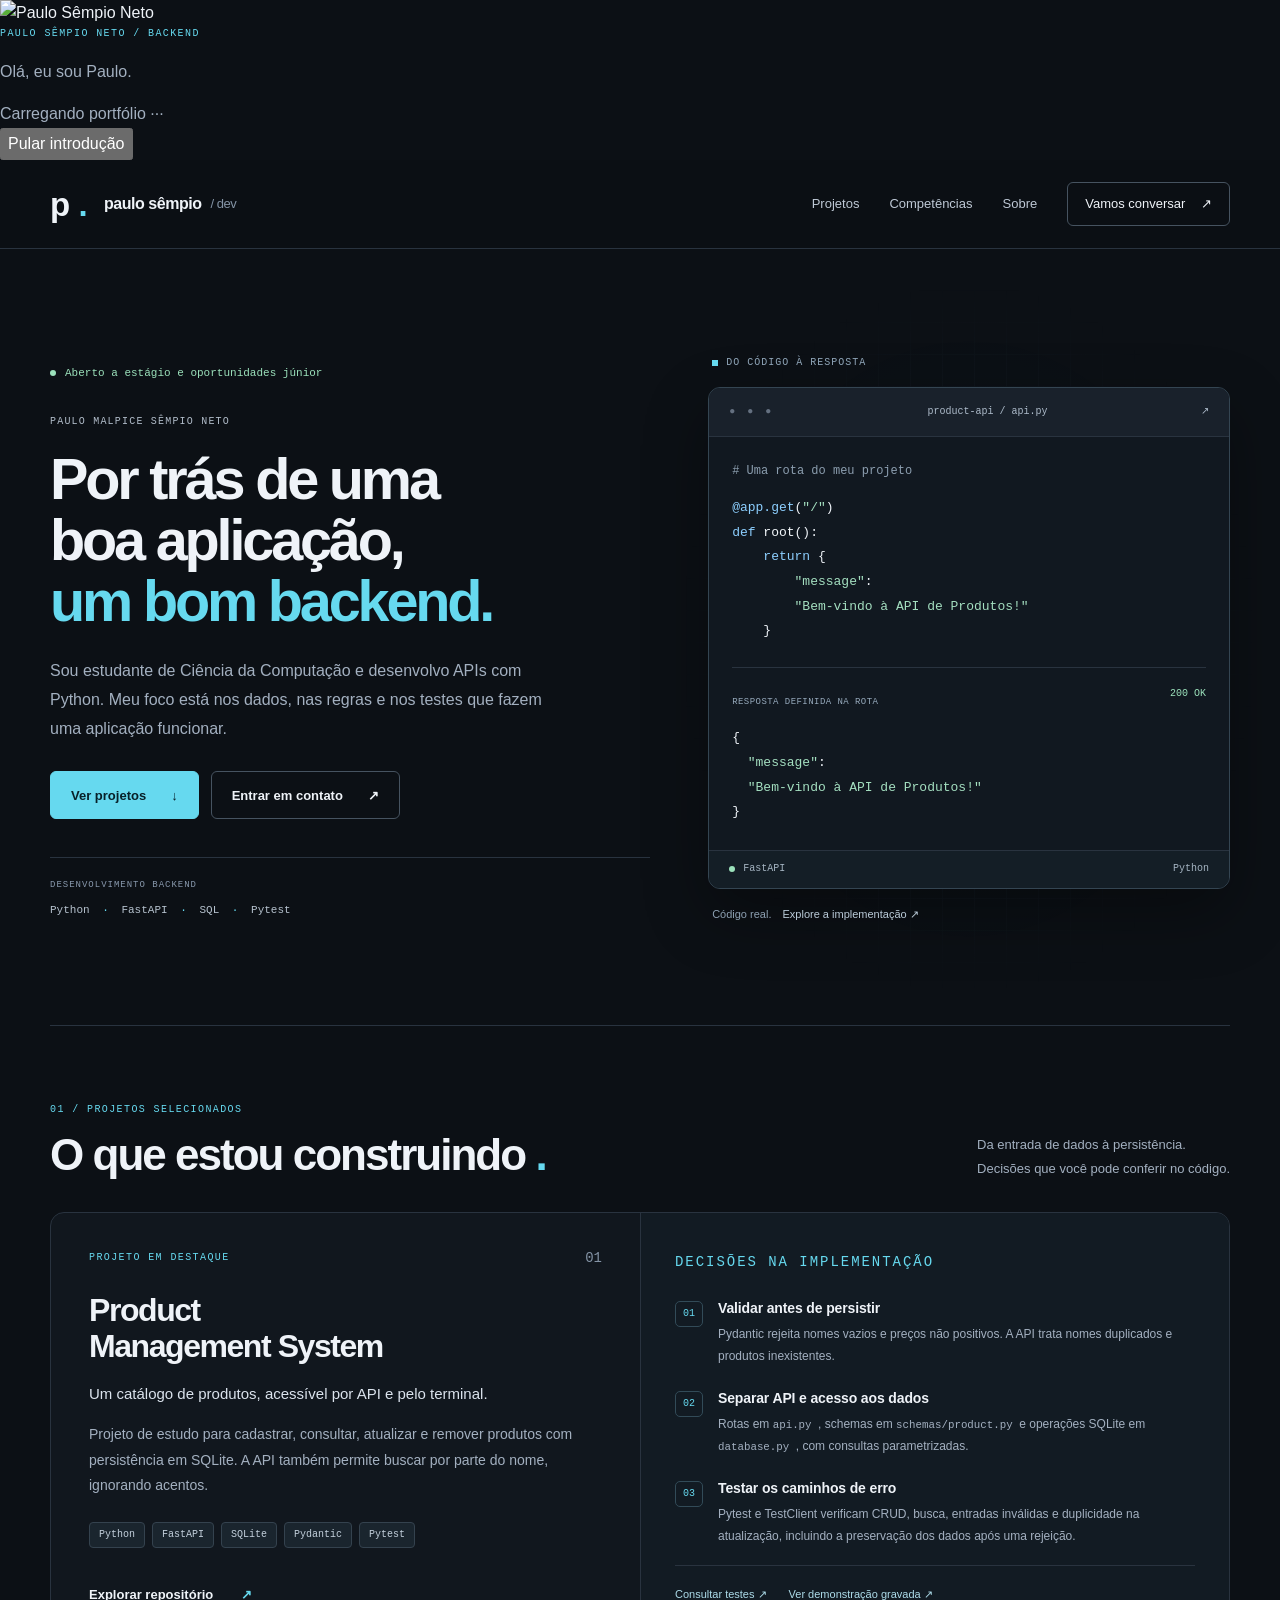
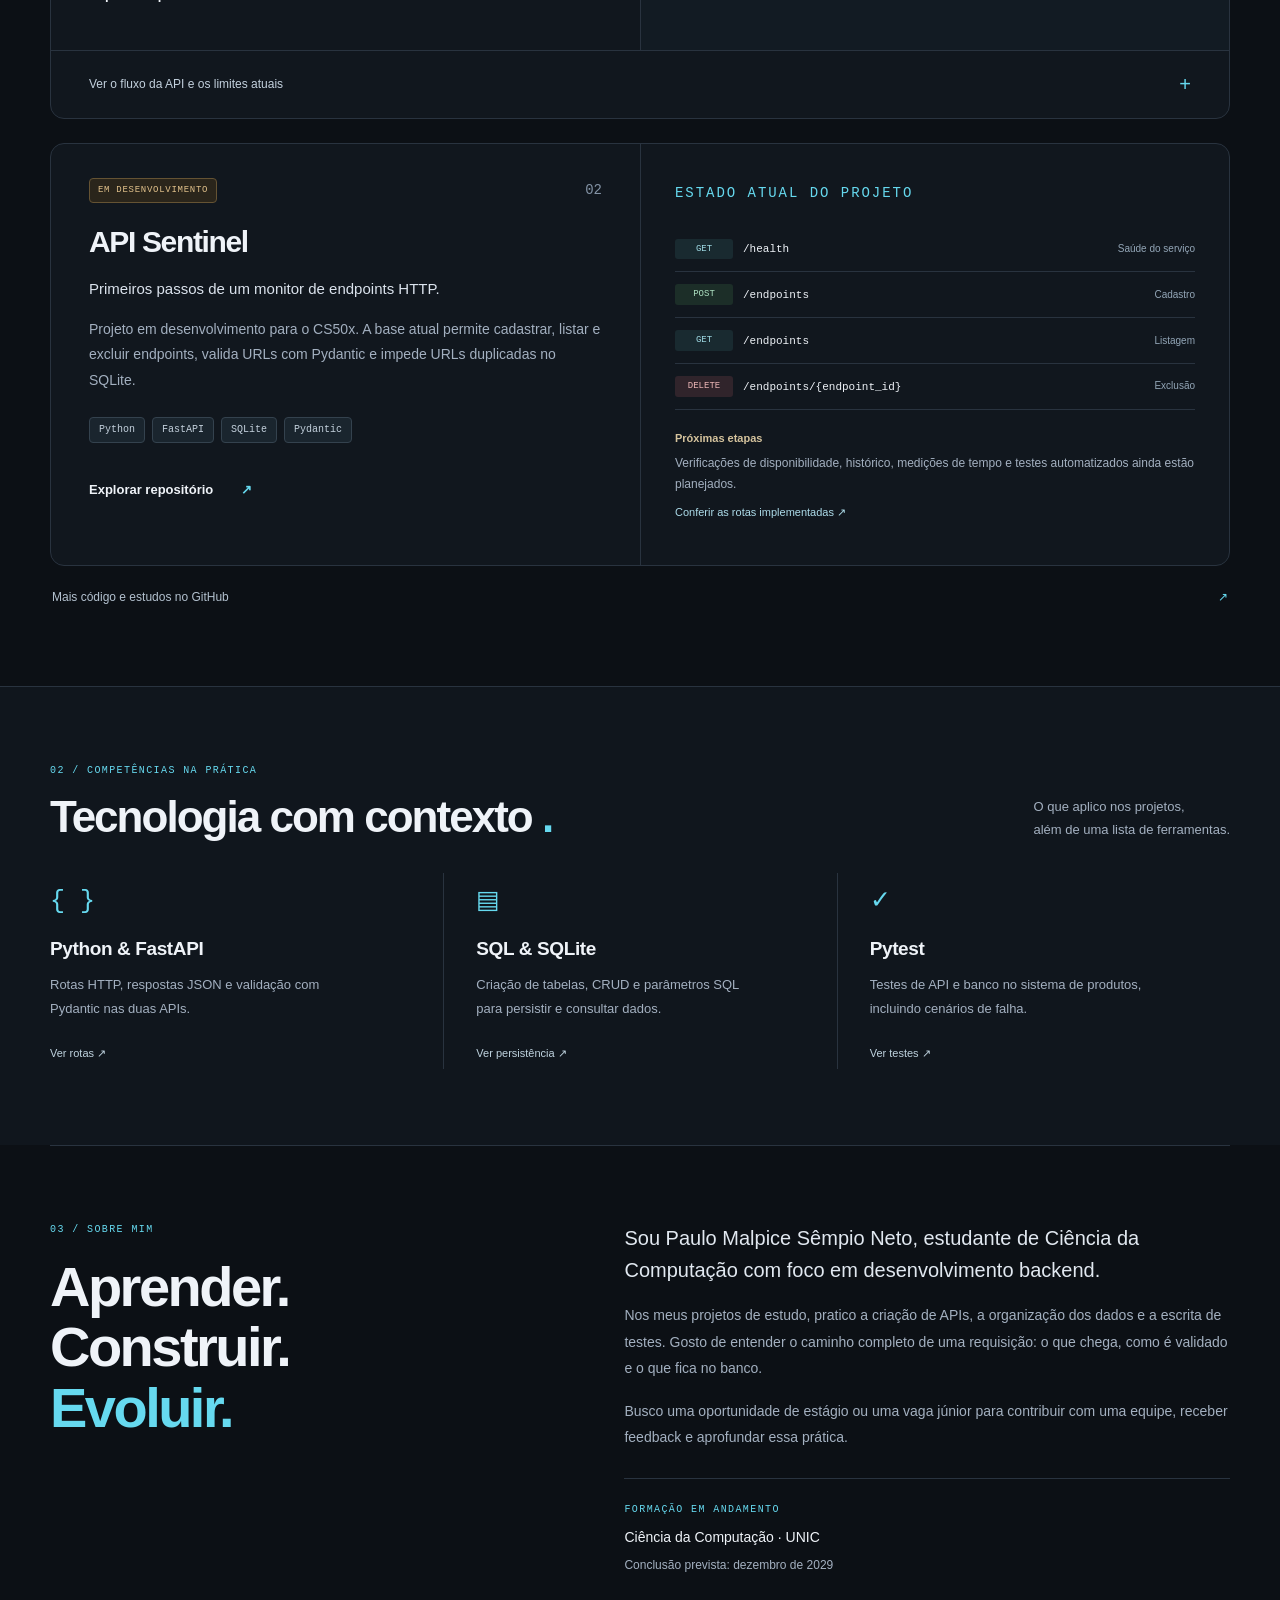
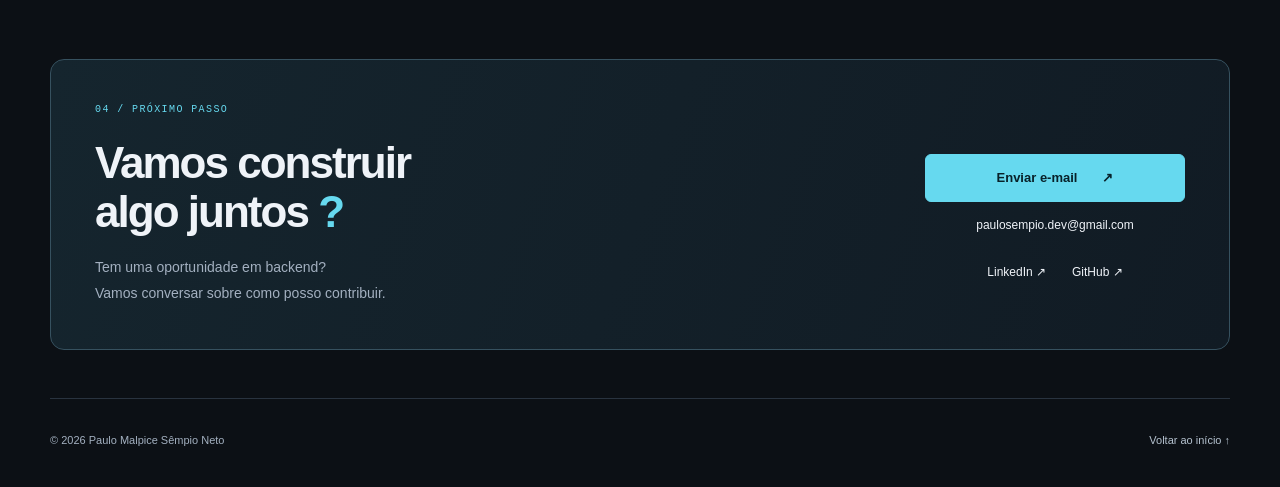
==== commit cd94bc25: "Add files via upload" ====
--- a/index.html
+++ b/index.html
@@ -20,6 +20,20 @@
     </title>
   </head>
   <body>
+    <div class="intro-screen" id="intro-screen" role="status" aria-live="polite" aria-label="Apresentação de Paulo Sêmpio Neto">
+      <div class="intro-content">
+        <div class="intro-photo-wrap">
+          <img class="intro-photo" src="https://github.com/paulo-sempio-neto.png?size=256" alt="Paulo Sêmpio Neto">
+          <span class="intro-status" aria-hidden="true"></span>
+        </div>
+        <div class="intro-copy">
+          <p class="eyebrow">PAULO SÊMPIO NETO / BACKEND</p>
+          <p class="intro-message" id="intro-message">Olá, eu sou Paulo.</p>
+          <p class="intro-loading">Carregando portfólio <span aria-hidden="true">···</span></p>
+        </div>
+      </div>
+      <button class="intro-skip" type="button" id="intro-skip">Pular introdução</button>
+    </div>
     <a class="skip-link" href="#conteudo">
       Pular para o conteúdo
     </a>
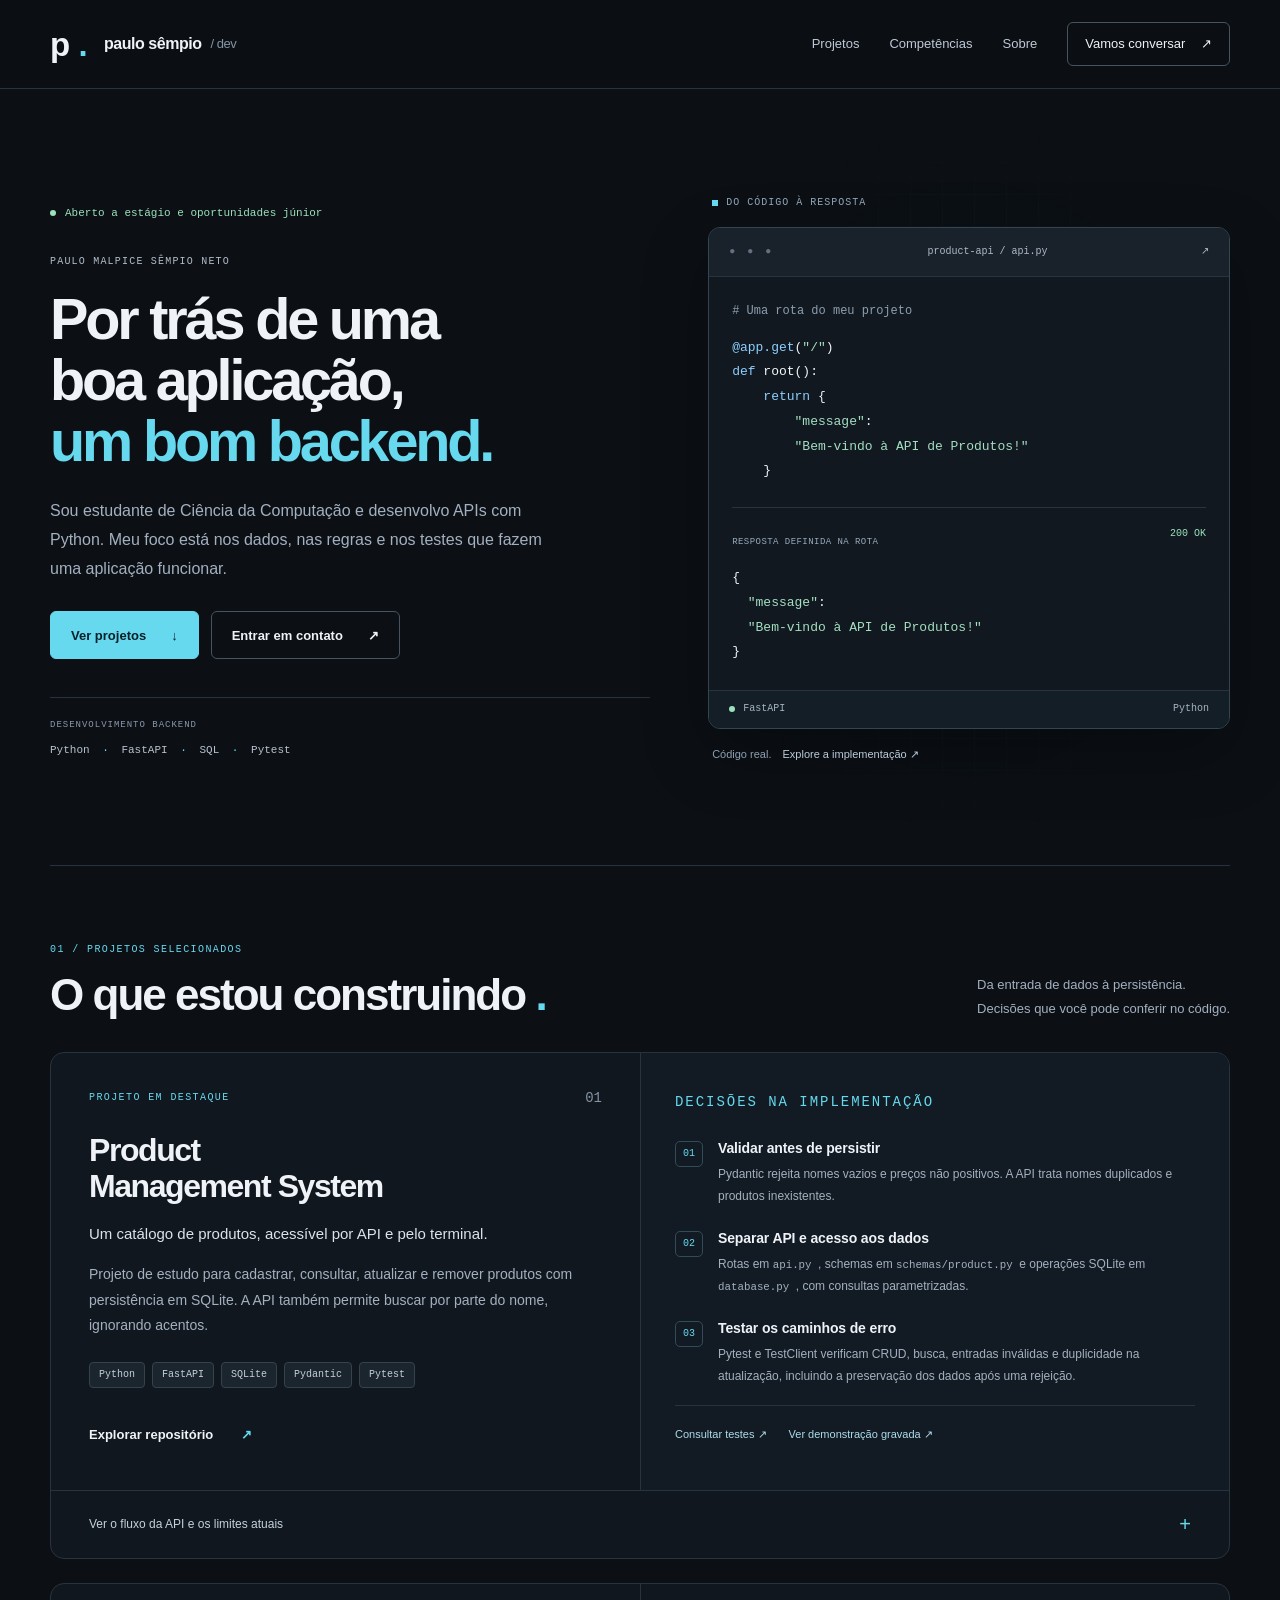
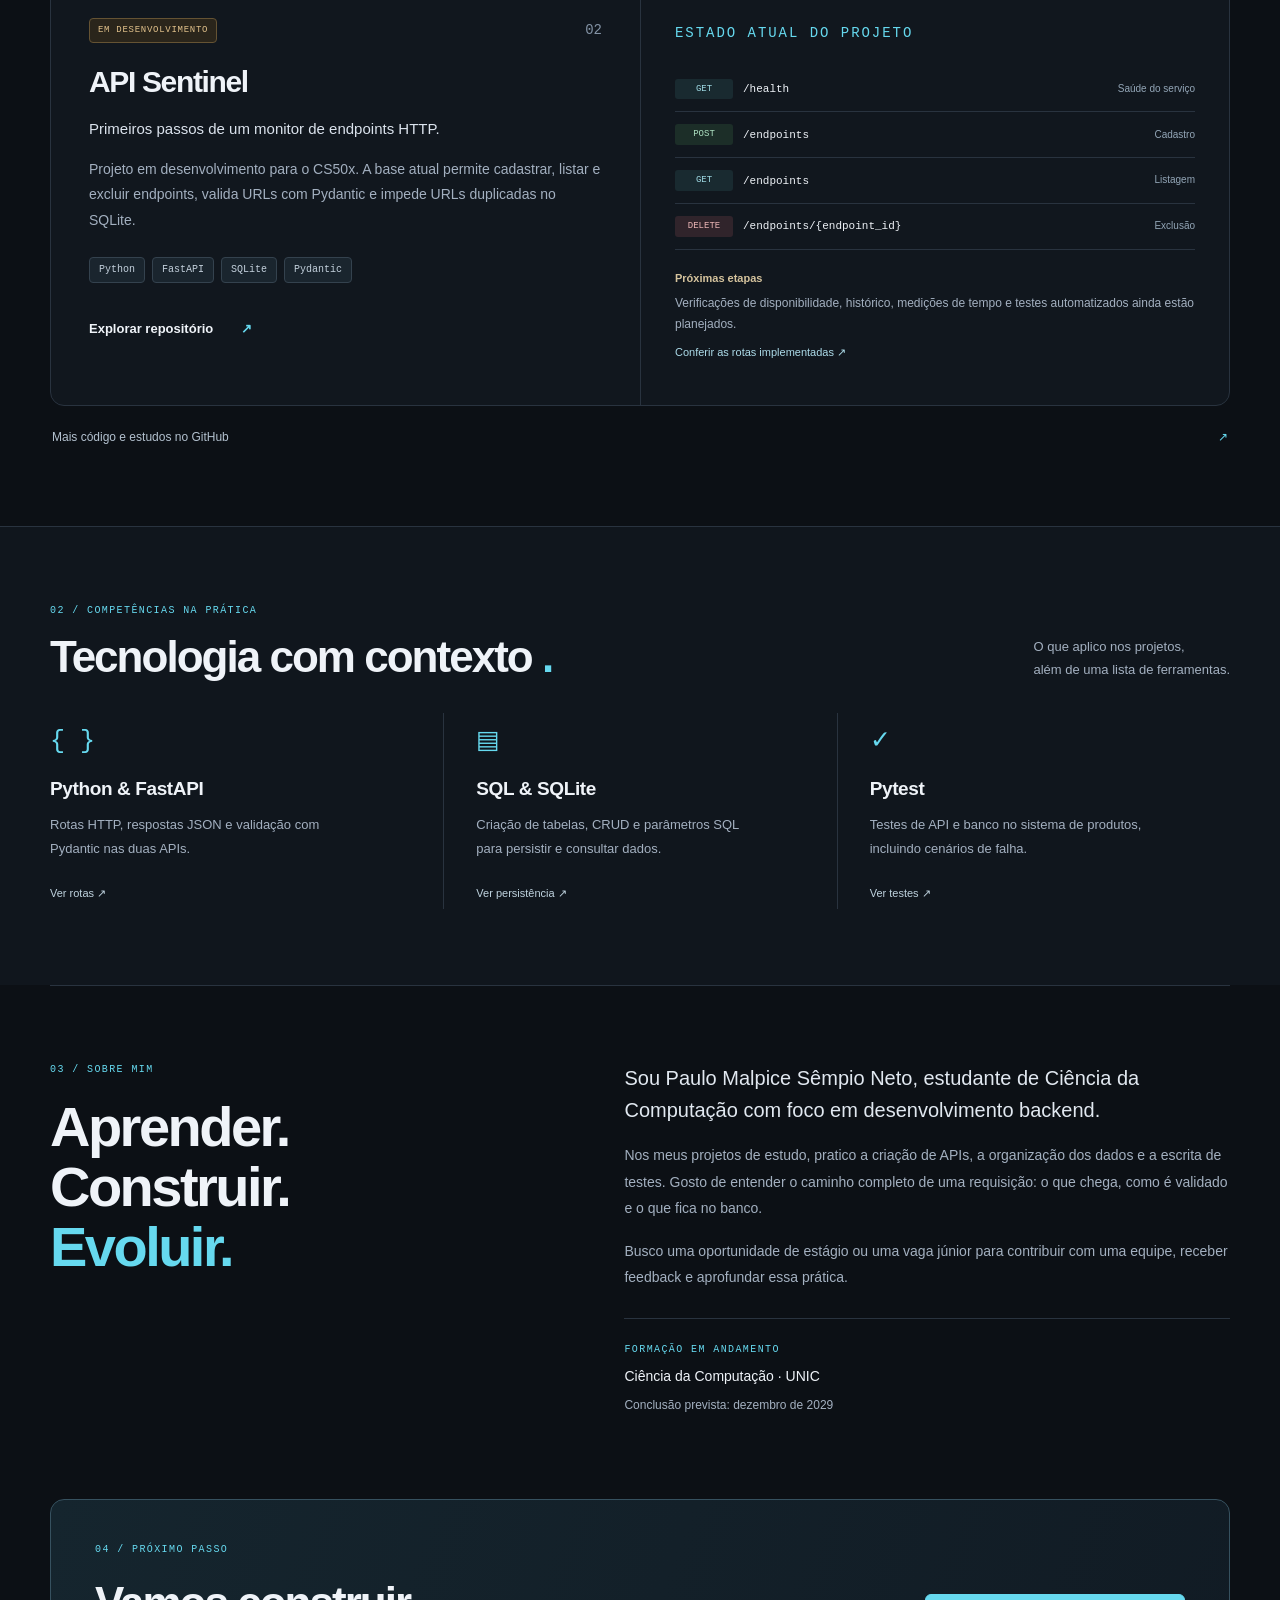
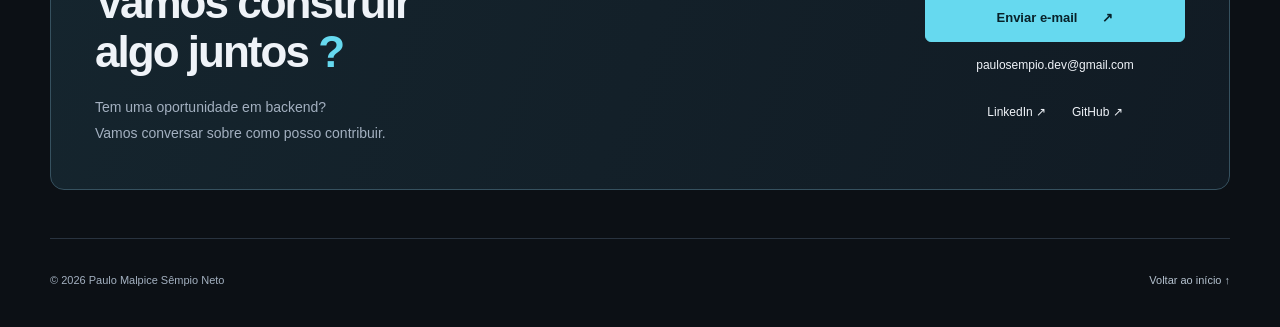
==== commit f31a990e: "Update loading message in index.html" ====
--- a/index.html
+++ b/index.html
@@ -29,7 +29,7 @@
         <div class="intro-copy">
           <p class="eyebrow">PAULO SÊMPIO NETO / BACKEND</p>
           <p class="intro-message" id="intro-message">Olá, eu sou Paulo.</p>
-          <p class="intro-loading">Carregando portfólio <span aria-hidden="true">···</span></p>
+          <p class="intro-loading" id="intro-loading"></p>
         </div>
       </div>
       <button class="intro-skip" type="button" id="intro-skip">Pular introdução</button>
--- a/styles.css
+++ b/styles.css
@@ -31,6 +31,136 @@
   -webkit-font-smoothing:antialiased;
 }
 
+/* Abertura do portfólio */
+.intro-screen {
+  position:fixed;
+  z-index:200;
+  inset:0;
+  display:none;
+  place-items:center;
+  padding:32px;
+  background:radial-gradient(circle at 68% 40%,rgba(52,181,213,.13),transparent 28%),var(--bg);
+  opacity:1;
+  visibility:visible;
+  transition:opacity .38s ease,visibility .38s ease;
+}
+
+.js .intro-screen {
+  display:grid;
+}
+
+.intro-screen:before {
+  content:"";
+  position:absolute;
+  inset:0;
+  background-image:linear-gradient(rgba(58,79,96,.15) 1px,transparent 1px),linear-gradient(90deg,rgba(58,79,96,.15) 1px,transparent 1px);
+  background-size:34px 34px;
+  mask-image:radial-gradient(ellipse at center,#000 8%,transparent 68%);
+  pointer-events:none;
+}
+
+.intro-screen.is-leaving {
+  opacity:0;
+  visibility:hidden;
+  pointer-events:none;
+}
+
+.intro-content {
+  position:relative;
+  z-index:1;
+  display:flex;
+  align-items:center;
+  gap:26px;
+  max-width:650px;
+  animation:intro-enter .5s cubic-bezier(.22,1,.36,1) both;
+}
+
+.intro-photo-wrap {
+  position:relative;
+  width:116px;
+  height:116px;
+  flex:0 0 auto;
+  padding:4px;
+  border:1px solid rgba(102,217,239,.7);
+  border-radius:50%;
+  box-shadow:0 0 0 8px rgba(102,217,239,.05),0 18px 55px rgba(0,0,0,.45);
+}
+
+.intro-photo {
+  display:block;
+  width:100%;
+  height:100%;
+  object-fit:cover;
+  border-radius:50%;
+  filter:saturate(.9) contrast(1.05);
+}
+
+.intro-status {
+  position:absolute;
+  right:3px;
+  bottom:9px;
+  width:13px;
+  height:13px;
+  border:3px solid var(--bg);
+  border-radius:50%;
+  background:var(--green);
+}
+
+.intro-copy .eyebrow {
+  margin-bottom:10px;
+}
+
+.intro-message {
+  color:var(--text);
+  font-size:clamp(30px,4vw,48px);
+  font-weight:750;
+  line-height:1.08;
+  letter-spacing:-.055em;
+  transition:color .2s ease,transform .2s ease;
+}
+
+.intro-screen.is-english .intro-message {
+  color:var(--accent);
+  transform:translateY(-2px);
+}
+
+.intro-loading {
+  margin-top:11px;
+  color:#92a2b3;
+  font-family:Consolas,"Liberation Mono",monospace;
+  font-size:11px;
+  letter-spacing:.04em;
+}
+
+.intro-loading span {
+  color:var(--accent);
+  animation:loading-pulse .8s ease-in-out infinite alternate;
+}
+
+.intro-skip {
+  position:absolute;
+  z-index:1;
+  right:24px;
+  bottom:22px;
+  border:0;
+  background:transparent;
+  color:#8494a6;
+  font-size:12px;
+  cursor:pointer;
+}
+
+.intro-skip:hover { color:var(--text); }
+
+@keyframes intro-enter {
+  from { opacity:0; transform:translateY(12px); }
+  to { opacity:1; transform:translateY(0); }
+}
+
+@keyframes loading-pulse {
+  from { opacity:.3; }
+  to { opacity:1; }
+}
+
 a {
   color:inherit;
   text-decoration:none;
@@ -956,6 +1086,31 @@
 }
 
 @media(max-width:760px) {
+  .intro-screen {
+    padding:24px;
+  }
+
+  .intro-content {
+    flex-direction:column;
+    gap:18px;
+    text-align:center;
+  }
+
+  .intro-photo-wrap {
+    width:98px;
+    height:98px;
+  }
+
+  .intro-message {
+    font-size:34px;
+  }
+
+  .intro-skip {
+    right:50%;
+    transform:translateX(50%);
+    white-space:nowrap;
+  }
+
   html {
     scroll-padding-top:88px;
   }
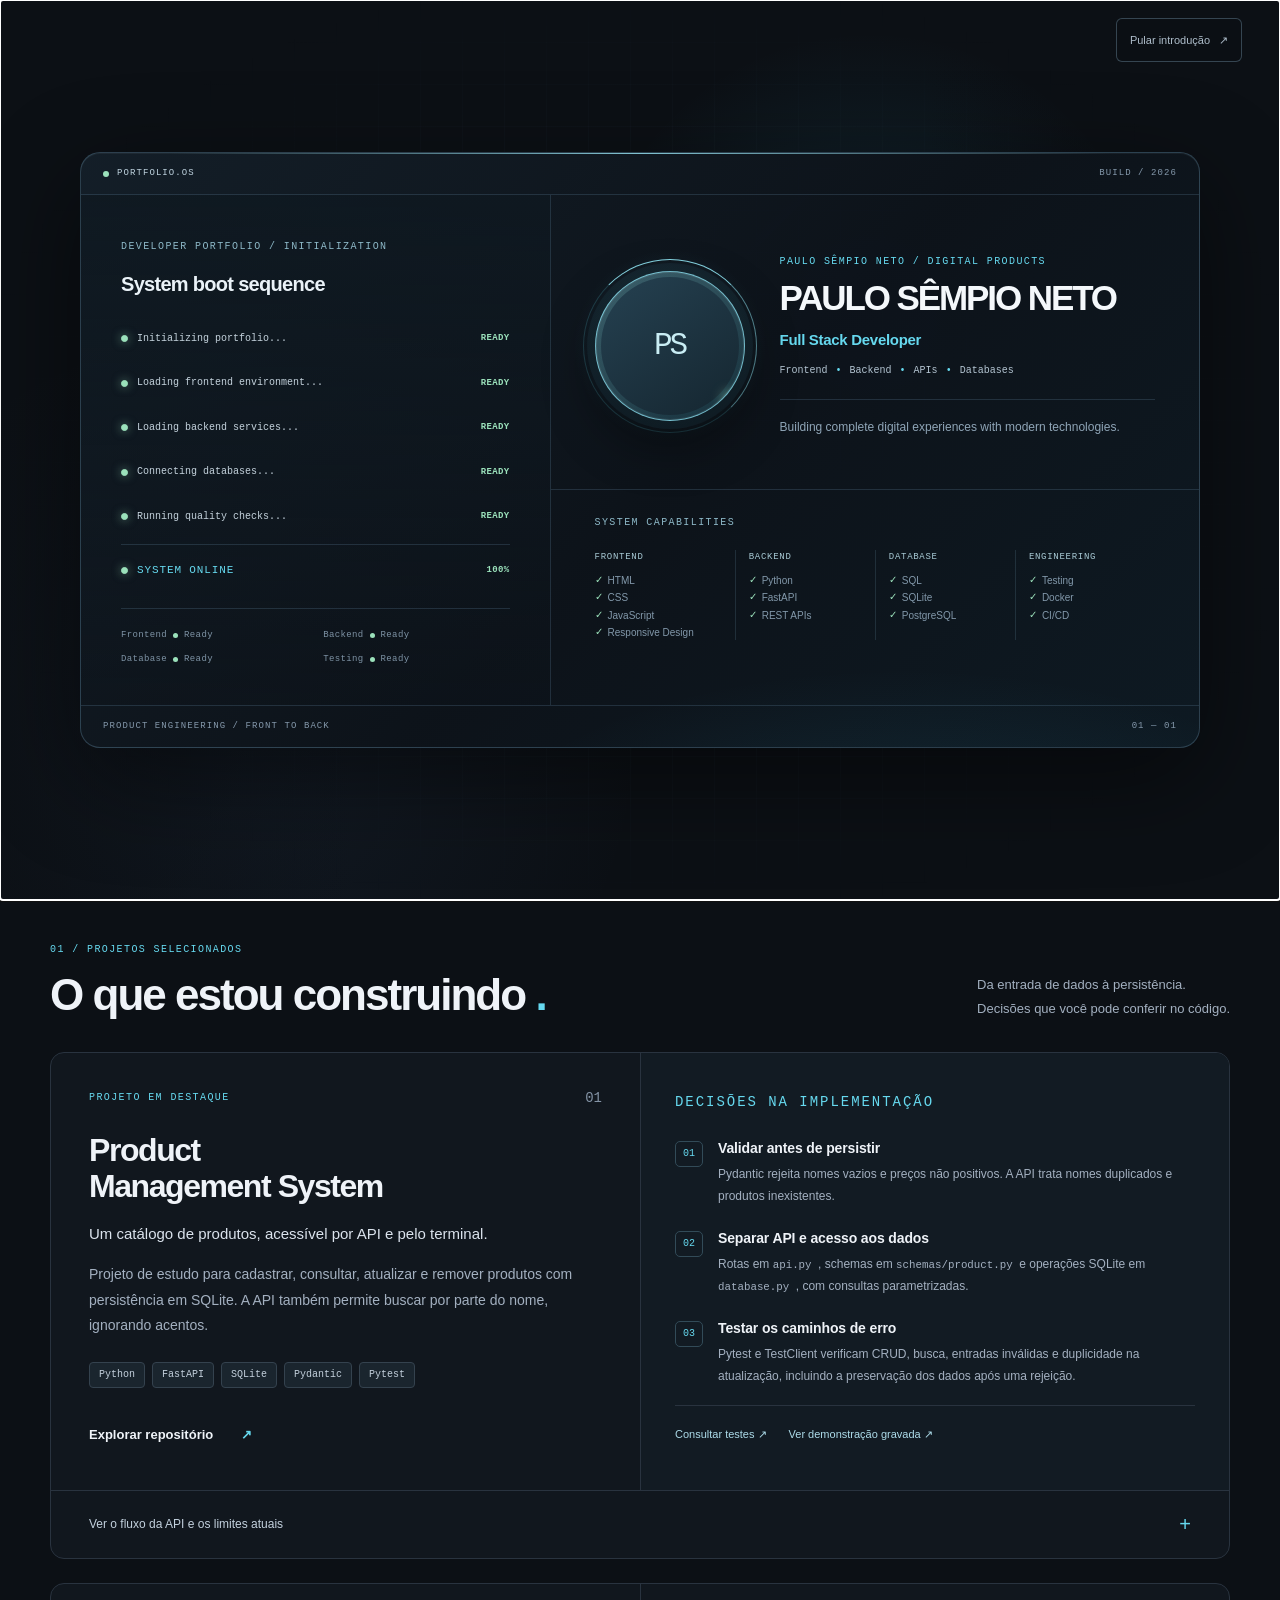
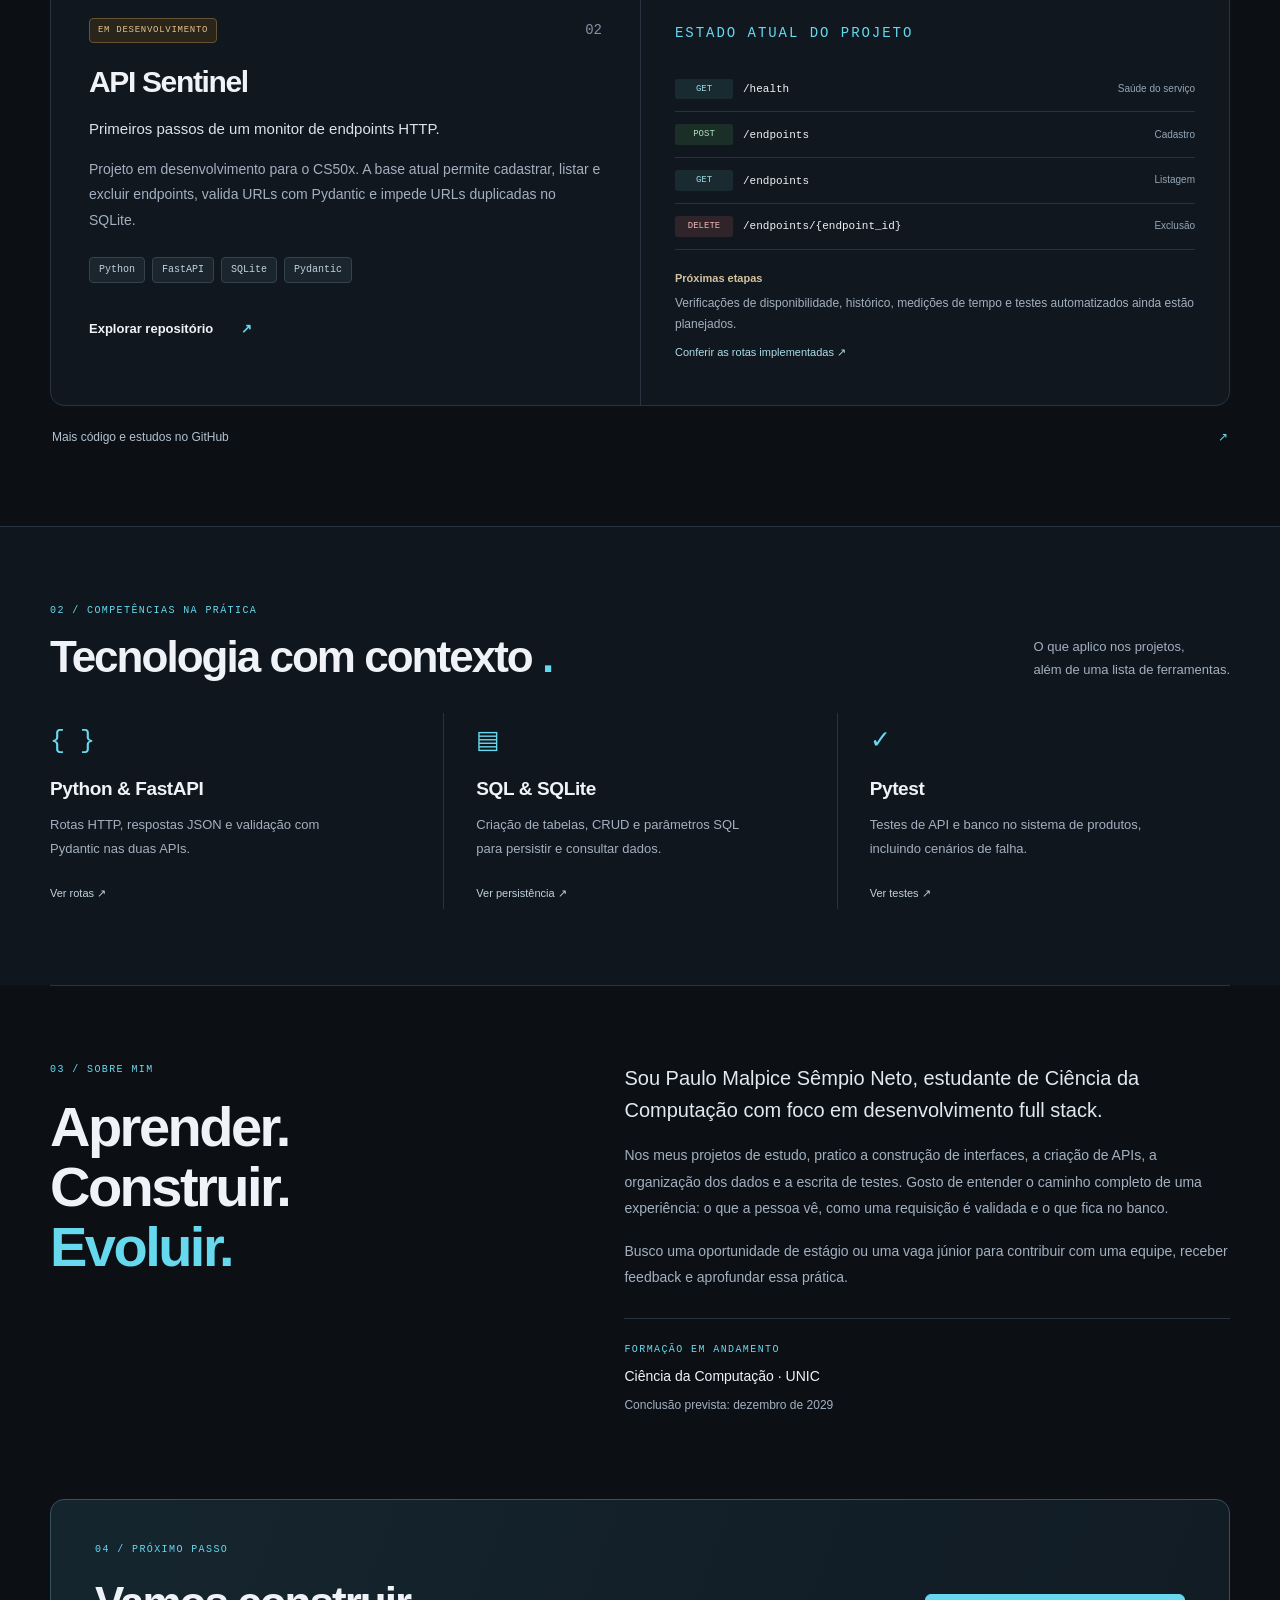
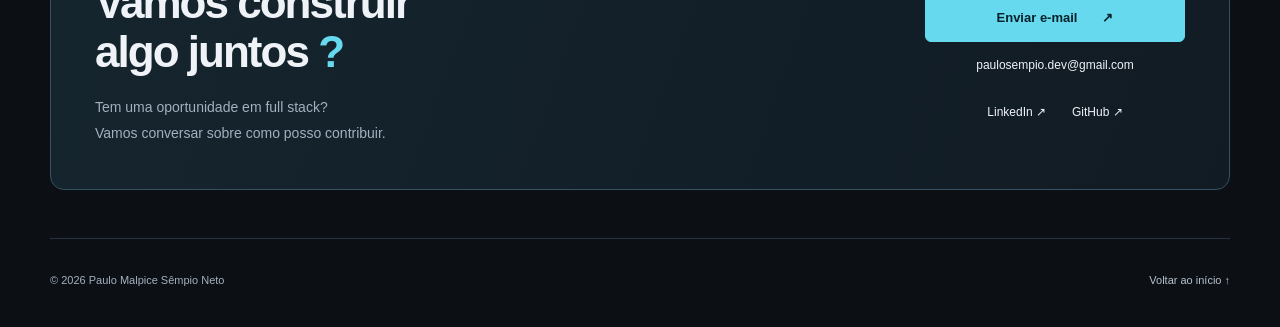
==== commit abb2c197: "feat: redesign portfolio introduction experience" ====
--- a/index.html
+++ b/index.html
@@ -4,9 +4,9 @@
     <meta charset="UTF-8">
     <meta name="viewport" content="width=device-width, initial-scale=1">
     <meta name="theme-color" content="#0c1015">
-    <meta name="description" content="Paulo Malpice Sêmpio Neto, estudante de Ciência da Computação com foco em backend. Projetos com Python, FastAPI, SQLite e Pytest.">
-    <meta property="og:title" content="Paulo Sêmpio Neto · Desenvolvimento backend">
-    <meta property="og:description" content="APIs, persistência e testes. Conheça meus projetos e minha trajetória em Ciência da Computação.">
+    <meta name="description" content="Paulo Malpice Sêmpio Neto, desenvolvedor full stack em formação. Interfaces responsivas, APIs com Python, bancos de dados e testes para produtos digitais completos.">
+    <meta property="og:title" content="Paulo Sêmpio Neto · Full Stack Developer">
+    <meta property="og:description" content="Interfaces, APIs, bancos de dados e qualidade de software. Conheça meus projetos e minha trajetória em Ciência da Computação.">
     <meta property="og:type" content="website">
     <meta property="og:locale" content="pt_BR">
     <meta property="og:url" content="https://paulo-sempio-neto.github.io/">
@@ -16,23 +16,115 @@
     <script src="script.js" defer>
     </script>
     <title>
-      Paulo Sêmpio Neto · Desenvolvimento backend
+      Paulo Sêmpio Neto · Full Stack Developer
     </title>
   </head>
   <body>
-    <div class="intro-screen" id="intro-screen" role="status" aria-live="polite" aria-label="Apresentação de Paulo Sêmpio Neto">
-      <div class="intro-content">
-        <div class="intro-photo-wrap">
-          <img class="intro-photo" src="https://github.com/paulo-sempio-neto.png?size=256" alt="Paulo Sêmpio Neto">
-          <span class="intro-status" aria-hidden="true"></span>
-        </div>
-        <div class="intro-copy">
-          <p class="eyebrow">PAULO SÊMPIO NETO / BACKEND</p>
-          <p class="intro-message" id="intro-message">Olá, eu sou Paulo.</p>
-          <p class="intro-loading" id="intro-loading"></p>
+    <div class="intro-screen" id="intro-screen" role="dialog" aria-modal="true" aria-labelledby="intro-title" aria-describedby="intro-status" tabindex="-1">
+      <div class="intro-frame">
+        <div class="intro-topbar" aria-hidden="true">
+          <span class="intro-system-id"><i></i> PORTFOLIO.OS</span>
+          <span>BUILD / 2026</span>
+        </div>
+        <div class="intro-layout">
+          <section class="intro-boot" aria-hidden="true">
+            <p class="eyebrow">DEVELOPER PORTFOLIO / INITIALIZATION</p>
+            <p class="boot-title">System boot sequence</p>
+            <div class="boot-log">
+              <p class="boot-line" data-boot-line>
+                <span>Initializing portfolio...</span>
+                <b>READY</b>
+              </p>
+              <p class="boot-line" data-boot-line>
+                <span>Loading frontend environment...</span>
+                <b>READY</b>
+              </p>
+              <p class="boot-line" data-boot-line>
+                <span>Loading backend services...</span>
+                <b>READY</b>
+              </p>
+              <p class="boot-line" data-boot-line>
+                <span>Connecting databases...</span>
+                <b>READY</b>
+              </p>
+              <p class="boot-line" data-boot-line>
+                <span>Running quality checks...</span>
+                <b>READY</b>
+              </p>
+              <p class="boot-line boot-line-final" data-boot-line>
+                <span>SYSTEM ONLINE</span>
+                <b>100%</b>
+              </p>
+            </div>
+            <div class="system-readiness">
+              <span>Frontend <i></i> Ready</span>
+              <span>Backend <i></i> Ready</span>
+              <span>Database <i></i> Ready</span>
+              <span>Testing <i></i> Ready</span>
+            </div>
+          </section>
+          <section class="intro-brand">
+            <div class="intro-photo-stage" aria-hidden="true">
+              <div class="intro-photo-wrap">
+                <span class="intro-photo-fallback">PS</span>
+                <img class="intro-photo" src="https://github.com/paulo-sempio-neto.png?size=256" width="256" height="256" alt="" decoding="async" fetchpriority="high">
+                <span class="intro-status"></span>
+              </div>
+            </div>
+            <div class="intro-copy">
+              <p class="eyebrow">PAULO SÊMPIO NETO / DIGITAL PRODUCTS</p>
+              <h1 id="intro-title">PAULO SÊMPIO NETO</h1>
+              <p class="intro-role">Full Stack Developer</p>
+              <p class="intro-capabilities">Frontend <span>•</span> Backend <span>•</span> APIs <span>•</span> Databases</p>
+              <p class="intro-statement">Building complete digital experiences with modern technologies.</p>
+            </div>
+          </section>
+          <section class="intro-stack" aria-label="Tecnologias em destaque">
+            <p class="eyebrow">SYSTEM CAPABILITIES</p>
+            <div class="stack-grid">
+              <div>
+                <span>Frontend</span>
+                <ul>
+                  <li>HTML</li>
+                  <li>CSS</li>
+                  <li>JavaScript</li>
+                  <li>Responsive Design</li>
+                </ul>
+              </div>
+              <div>
+                <span>Backend</span>
+                <ul>
+                  <li>Python</li>
+                  <li>FastAPI</li>
+                  <li>REST APIs</li>
+                </ul>
+              </div>
+              <div>
+                <span>Database</span>
+                <ul>
+                  <li>SQL</li>
+                  <li>SQLite</li>
+                  <li>PostgreSQL</li>
+                </ul>
+              </div>
+              <div>
+                <span>Engineering</span>
+                <ul>
+                  <li>Testing</li>
+                  <li>Docker</li>
+                  <li>CI/CD</li>
+                </ul>
+              </div>
+            </div>
+          </section>
+        </div>
+        <div class="intro-bottom" aria-hidden="true">
+          <span>PRODUCT ENGINEERING / FRONT TO BACK</span>
+          <span>01 — 01</span>
         </div>
       </div>
-      <button class="intro-skip" type="button" id="intro-skip">Pular introdução</button>
+      <p class="visually-hidden" id="intro-status" role="status" aria-live="polite" aria-atomic="true">Preparando o portfólio de Paulo Sêmpio Neto.</p>
+      <button class="intro-skip" type="button" id="intro-skip">Pular introdução <span aria-hidden="true">↗</span></button>
     </div>
     <a class="skip-link" href="#conteudo">
       Pular para o conteúdo
@@ -82,22 +174,22 @@
           <p class="availability">
             <span aria-hidden="true">
             </span>
-            Aberto a estágio e oportunidades júnior
+            Aberto a estágio e oportunidades full stack júnior
           </p>
           <p class="eyebrow hero-name">
             PAULO MALPICE SÊMPIO NETO
           </p>
           <h1 id="hero-title">
-            Por trás de uma
+            Produtos completos,
             <br>
-            boa aplicação,
+            do primeiro pixel
             <br>
             <span>
-              um bom backend.
+              ao dado.
             </span>
           </h1>
           <p class="hero-description">
-            Sou estudante de Ciência da Computação e desenvolvo APIs com Python. Meu foco está nos dados, nas regras e nos testes que fazem uma aplicação funcionar.
+            Sou estudante de Ciência da Computação e desenvolvo produtos web de ponta a ponta: interfaces responsivas, APIs com Python, dados bem estruturados e testes que dão confiança ao produto.
           </p>
           <div class="actions">
             <a class="button primary" href="#projetos">
@@ -115,10 +207,18 @@
           </div>
           <div class="hero-foot">
             <span>
-              DESENVOLVIMENTO BACKEND
+              DESENVOLVIMENTO FULL STACK
             </span>
             <span>
-              Python
+              HTML
+              <b>
+                ·
+              </b>
+              CSS
+              <b>
+                ·
+              </b>
+              JavaScript
               <b>
                 ·
               </b>
@@ -127,10 +227,6 @@
                 ·
               </b>
               SQL
-              <b>
-                ·
-              </b>
-              Pytest
             </span>
           </div>
         </div>
@@ -138,7 +234,7 @@
           <div class="visual-label">
             <span class="tiny-square" aria-hidden="true">
             </span>
-            DO CÓDIGO À RESPOSTA
+            DA EXPERIÊNCIA À API
           </div>
           <figure class="terminal">
             <figcaption class="terminal-bar">
@@ -531,10 +627,10 @@
         </div>
         <div class="about-copy">
           <p class="about-lead">
-            Sou Paulo Malpice Sêmpio Neto, estudante de Ciência da Computação com foco em desenvolvimento backend.
+            Sou Paulo Malpice Sêmpio Neto, estudante de Ciência da Computação com foco em desenvolvimento full stack.
           </p>
           <p>
-            Nos meus projetos de estudo, pratico a criação de APIs, a organização dos dados e a escrita de testes. Gosto de entender o caminho completo de uma requisição: o que chega, como é validado e o que fica no banco.
+            Nos meus projetos de estudo, pratico a construção de interfaces, a criação de APIs, a organização dos dados e a escrita de testes. Gosto de entender o caminho completo de uma experiência: o que a pessoa vê, como uma requisição é validada e o que fica no banco.
           </p>
           <p>
             Busco uma oportunidade de estágio ou uma vaga júnior para contribuir com uma equipe, receber feedback e aprofundar essa prática.
@@ -567,7 +663,7 @@
               </span>
             </h2>
             <p>
-              Tem uma oportunidade em backend?
+              Tem uma oportunidade em full stack?
               <br>
               Vamos conversar sobre como posso contribuir.
             </p>
--- a/styles.css
+++ b/styles.css
@@ -31,32 +31,45 @@
   -webkit-font-smoothing:antialiased;
 }
 
-/* Abertura do portfólio */
+/* Inicialização do portfólio: produto digital, não tela de espera. */
 .intro-screen {
   position:fixed;
   z-index:200;
   inset:0;
   display:none;
   place-items:center;
-  padding:32px;
-  background:radial-gradient(circle at 68% 40%,rgba(52,181,213,.13),transparent 28%),var(--bg);
+  min-height:100dvh;
+  overflow:auto;
+  padding:clamp(22px,4vw,56px);
+  isolation:isolate;
+  background:radial-gradient(circle at 68% 35%,rgba(47,165,205,.16),transparent 27%),radial-gradient(circle at 18% 82%,rgba(77,118,172,.1),transparent 32%),var(--bg);
   opacity:1;
   visibility:visible;
-  transition:opacity .38s ease,visibility .38s ease;
+  transition:opacity .45s ease,visibility .45s ease;
 }
 
 .js .intro-screen {
   display:grid;
 }
 
-.intro-screen:before {
+.intro-screen:before,.intro-screen:after {
   content:"";
   position:absolute;
   inset:0;
-  background-image:linear-gradient(rgba(58,79,96,.15) 1px,transparent 1px),linear-gradient(90deg,rgba(58,79,96,.15) 1px,transparent 1px);
-  background-size:34px 34px;
-  mask-image:radial-gradient(ellipse at center,#000 8%,transparent 68%);
   pointer-events:none;
+}
+
+.intro-screen:before {
+  z-index:-2;
+  background-image:linear-gradient(rgba(73,103,126,.13) 1px,transparent 1px),linear-gradient(90deg,rgba(73,103,126,.13) 1px,transparent 1px);
+  background-size:42px 42px;
+  mask-image:radial-gradient(ellipse at center,#000 2%,transparent 76%);
+  -webkit-mask-image:radial-gradient(ellipse at center,#000 2%,transparent 76%);
+}
+
+.intro-screen:after {
+  z-index:-1;
+  background:linear-gradient(90deg,rgba(12,16,21,.72),transparent 28%,transparent 72%,rgba(12,16,21,.72));
 }
 
 .intro-screen.is-leaving {
@@ -65,100 +78,489 @@
   pointer-events:none;
 }
 
-.intro-content {
+.intro-frame {
+  position:relative;
+  width:100%;
+  max-width:1120px;
+  min-width:0;
+  overflow:hidden;
+  border:1px solid rgba(100,140,166,.35);
+  border-radius:20px;
+  background:linear-gradient(135deg,rgba(20,31,41,.97),rgba(13,19,26,.98) 54%,rgba(14,26,35,.98));
+  box-shadow:0 30px 100px rgba(0,0,0,.48),inset 0 1px rgba(220,248,255,.05);
+  opacity:0;
+  transform:translateY(16px) scale(.986);
+  transition:opacity .62s cubic-bezier(.22,1,.36,1),transform .62s cubic-bezier(.22,1,.36,1);
+}
+
+.intro-frame:before {
+  content:"";
+  position:absolute;
+  top:0;
+  right:8%;
+  left:8%;
+  height:1px;
+  background:linear-gradient(90deg,transparent,rgba(154,234,250,.8),transparent);
+}
+
+.intro-frame:after {
+  content:"";
+  position:absolute;
+  inset:auto -15% -55% 32%;
+  height:70%;
+  border-radius:50%;
+  background:radial-gradient(ellipse,rgba(58,181,220,.12),transparent 67%);
+  pointer-events:none;
+}
+
+.intro-screen.is-active .intro-frame {
+  opacity:1;
+  transform:translateY(0) scale(1);
+}
+
+.intro-topbar,.intro-bottom {
   position:relative;
   z-index:1;
   display:flex;
-  align-items:center;
-  gap:26px;
-  max-width:650px;
-  animation:intro-enter .5s cubic-bezier(.22,1,.36,1) both;
+  justify-content:space-between;
+  align-items:center;
+  gap:20px;
+  padding:13px 22px;
+  border-color:rgba(100,140,166,.24);
+  color:#8599ac;
+  font-family:Consolas,"Liberation Mono",monospace;
+  font-size:9px;
+  letter-spacing:.12em;
+}
+
+.intro-topbar {
+  border-bottom:1px solid rgba(100,140,166,.24);
+}
+
+.intro-system-id {
+  display:inline-flex;
+  align-items:center;
+  gap:8px;
+  color:#bfd3df;
+}
+
+.intro-system-id i,.system-readiness i {
+  width:6px;
+  height:6px;
+  flex:0 0 auto;
+  border-radius:50%;
+  background:var(--green);
+  box-shadow:0 0 0 0 rgba(155,225,187,.3);
+}
+
+.intro-screen.is-active .intro-system-id i {
+  animation:intro-signal 2.4s ease-out infinite;
+}
+
+.intro-layout {
+  position:relative;
+  z-index:1;
+  display:grid;
+  min-width:0;
+  grid-template-columns:minmax(300px,.84fr) minmax(0,1.16fr);
+  grid-template-areas:"boot brand" "boot stack";
+}
+
+.intro-boot {
+  grid-area:boot;
+  min-height:404px;
+  padding:44px 40px 38px;
+  border-right:1px solid rgba(100,140,166,.24);
+  background:linear-gradient(180deg,rgba(14,24,32,.76),rgba(12,18,25,.35));
+}
+
+.intro-boot>.eyebrow,.intro-stack>.eyebrow {
+  color:#8db8c7;
+}
+
+.boot-title {
+  margin-top:12px;
+  color:#eaf2f8;
+  font-size:20px;
+  font-weight:650;
+  letter-spacing:-.035em;
+}
+
+.boot-log {
+  display:grid;
+  gap:12px;
+  margin-top:30px;
+  font-family:Consolas,"Liberation Mono",monospace;
+  font-size:10px;
+}
+
+.boot-line {
+  display:flex;
+  align-items:center;
+  gap:9px;
+  min-width:0;
+  color:#718497;
+  opacity:.22;
+  transform:translateY(5px);
+  transition:opacity .3s ease,transform .3s ease,color .3s ease;
+}
+
+.boot-line:before {
+  content:"";
+  width:5px;
+  height:5px;
+  flex:0 0 auto;
+  border:1px solid #60788d;
+  border-radius:50%;
+  transition:background .3s ease,border-color .3s ease,box-shadow .3s ease;
+}
+
+.boot-line>span {
+  min-width:0;
+  overflow:hidden;
+  text-overflow:ellipsis;
+  white-space:nowrap;
+}
+
+.boot-line b {
+  margin-left:auto;
+  color:var(--green);
+  font-size:9px;
+  font-weight:600;
+  letter-spacing:.04em;
+  opacity:0;
+  transition:opacity .25s ease;
+}
+
+.boot-line.is-complete {
+  color:#c4d2dc;
+  opacity:1;
+  transform:translateY(0);
+}
+
+.boot-line.is-complete:before {
+  border-color:var(--green);
+  background:var(--green);
+  box-shadow:0 0 10px rgba(155,225,187,.55);
+}
+
+.boot-line.is-complete b {
+  opacity:1;
+}
+
+.boot-line-final {
+  margin-top:7px;
+  padding-top:16px;
+  border-top:1px solid rgba(100,140,166,.24);
+  color:var(--accent);
+  font-size:11px;
+  letter-spacing:.08em;
+}
+
+.boot-line-final.is-complete {
+  color:var(--accent);
+}
+
+.system-readiness {
+  display:grid;
+  grid-template-columns:1fr 1fr;
+  gap:9px 16px;
+  margin-top:29px;
+  padding-top:19px;
+  border-top:1px solid rgba(100,140,166,.24);
+  font-family:Consolas,"Liberation Mono",monospace;
+  font-size:9px;
+  letter-spacing:.04em;
+}
+
+.system-readiness span {
+  display:flex;
+  align-items:center;
+  gap:6px;
+  color:#7e93a5;
+  opacity:0;
+  transform:translateY(5px);
+  transition:opacity .35s ease,transform .35s ease;
+}
+
+.system-readiness i {
+  width:5px;
+  height:5px;
+  box-shadow:none;
+}
+
+.intro-screen.is-stack-visible .system-readiness span {
+  opacity:1;
+  transform:translateY(0);
+}
+
+.intro-screen.is-stack-visible .system-readiness span:nth-child(2) { transition-delay:.06s; }
+.intro-screen.is-stack-visible .system-readiness span:nth-child(3) { transition-delay:.12s; }
+.intro-screen.is-stack-visible .system-readiness span:nth-child(4) { transition-delay:.18s; }
+
+.intro-brand {
+  grid-area:brand;
+  display:grid;
+  grid-template-columns:154px minmax(0,1fr);
+  align-items:center;
+  gap:31px;
+  padding:42px 44px 35px;
+  min-width:0;
+  opacity:0;
+  transform:translateY(12px);
+  transition:opacity .58s cubic-bezier(.22,1,.36,1),transform .58s cubic-bezier(.22,1,.36,1);
+}
+
+.intro-screen.is-brand-visible .intro-brand {
+  opacity:1;
+  transform:translateY(0);
+}
+
+.intro-photo-stage {
+  position:relative;
+  width:150px;
+  height:150px;
+}
+
+.intro-photo-stage:before,.intro-photo-stage:after {
+  content:"";
+  position:absolute;
+  border-radius:50%;
+  pointer-events:none;
+}
+
+.intro-photo-stage:before {
+  inset:-12px;
+  border:1px solid rgba(102,217,239,.2);
+  border-top-color:rgba(148,235,250,.9);
+  border-right-color:rgba(148,235,250,.55);
+}
+
+.intro-photo-stage:after {
+  inset:-28px;
+  z-index:-1;
+  background:radial-gradient(circle,rgba(76,192,224,.21),transparent 66%);
+}
+
+.intro-screen.is-brand-visible .intro-photo-stage:before {
+  animation:intro-orbit 5.5s linear infinite;
 }
 
 .intro-photo-wrap {
   position:relative;
-  width:116px;
-  height:116px;
-  flex:0 0 auto;
-  padding:4px;
-  border:1px solid rgba(102,217,239,.7);
+  width:100%;
+  height:100%;
+  padding:5px;
+  overflow:hidden;
+  border:1px solid rgba(145,233,250,.72);
   border-radius:50%;
-  box-shadow:0 0 0 8px rgba(102,217,239,.05),0 18px 55px rgba(0,0,0,.45);
+  background:linear-gradient(145deg,rgba(152,239,255,.32),rgba(25,61,75,.6));
+  box-shadow:0 0 0 8px rgba(102,217,239,.05),0 22px 52px rgba(0,0,0,.42),inset 0 0 0 1px rgba(255,255,255,.08);
+}
+
+.intro-photo-fallback {
+  position:absolute;
+  inset:5px;
+  display:grid;
+  place-items:center;
+  border-radius:50%;
+  background:linear-gradient(145deg,#254151,#152630);
+  color:#c9edf4;
+  font-family:Consolas,"Liberation Mono",monospace;
+  font-size:31px;
+  letter-spacing:-.1em;
 }
 
 .intro-photo {
+  position:relative;
+  z-index:1;
   display:block;
   width:100%;
   height:100%;
+  border-radius:50%;
   object-fit:cover;
-  border-radius:50%;
-  filter:saturate(.9) contrast(1.05);
+  filter:saturate(.86) contrast(1.08);
+  transition:opacity .2s ease;
+}
+
+.intro-photo.has-error {
+  opacity:0;
 }
 
 .intro-status {
   position:absolute;
-  right:3px;
-  bottom:9px;
-  width:13px;
-  height:13px;
-  border:3px solid var(--bg);
+  z-index:2;
+  right:5px;
+  bottom:12px;
+  width:15px;
+  height:15px;
+  border:3px solid #132029;
   border-radius:50%;
   background:var(--green);
+  box-shadow:0 0 13px rgba(155,225,187,.8);
 }
 
 .intro-copy .eyebrow {
-  margin-bottom:10px;
-}
-
-.intro-message {
+  margin-bottom:9px;
+}
+
+.intro-copy h1 {
+  color:#f4f8fb;
+  font-size:clamp(23px,3vw,35px);
+  font-weight:750;
+  line-height:1.03;
+  letter-spacing:-.06em;
+  overflow-wrap:anywhere;
+}
+
+.intro-role {
+  margin-top:12px;
+  color:var(--accent);
+  font-size:15px;
+  font-weight:650;
+  letter-spacing:-.02em;
+}
+
+.intro-capabilities {
+  display:flex;
+  flex-wrap:wrap;
+  gap:4px 8px;
+  margin-top:10px;
+  color:#b4c5d2;
+  font-family:Consolas,"Liberation Mono",monospace;
+  font-size:10px;
+  line-height:1.6;
+}
+
+.intro-capabilities span {
+  color:var(--accent);
+}
+
+.intro-statement {
+  max-width:420px;
+  margin-top:20px;
+  padding-top:17px;
+  border-top:1px solid rgba(100,140,166,.24);
+  color:#8fa5b7;
+  font-size:12px;
+  line-height:1.7;
+}
+
+.intro-stack {
+  grid-area:stack;
+  padding:25px 44px 31px;
+  border-top:1px solid rgba(100,140,166,.24);
+  opacity:0;
+  transform:translateY(9px);
+  transition:opacity .5s cubic-bezier(.22,1,.36,1),transform .5s cubic-bezier(.22,1,.36,1);
+}
+
+.intro-screen.is-stack-visible .intro-stack {
+  opacity:1;
+  transform:translateY(0);
+}
+
+.stack-grid {
+  display:grid;
+  grid-template-columns:repeat(4,minmax(0,1fr));
+  margin-top:18px;
+}
+
+.stack-grid>div {
+  min-width:0;
+  padding:0 13px;
+}
+
+.stack-grid>div:first-child {
+  padding-left:0;
+}
+
+.stack-grid>div+div {
+  border-left:1px solid rgba(100,140,166,.22);
+}
+
+.stack-grid>div>span {
+  display:block;
+  margin-bottom:9px;
+  color:#a9cbd6;
+  font-family:Consolas,"Liberation Mono",monospace;
+  font-size:9px;
+  letter-spacing:.08em;
+  text-transform:uppercase;
+}
+
+.stack-grid ul {
+  display:grid;
+  gap:4px;
+  margin:0;
+  padding:0;
+  list-style:none;
+}
+
+.stack-grid li {
+  display:flex;
+  align-items:flex-start;
+  gap:5px;
+  color:#8298aa;
+  font-size:10px;
+  line-height:1.35;
+}
+
+.stack-grid li:before {
+  content:"✓";
+  color:var(--green);
+  font-family:Consolas,"Liberation Mono",monospace;
+}
+
+.intro-bottom {
+  border-top:1px solid rgba(100,140,166,.24);
+}
+
+.intro-skip {
+  position:fixed;
+  z-index:2;
+  top:18px;
+  right:clamp(16px,3vw,38px);
+  display:inline-flex;
+  align-items:center;
+  justify-content:center;
+  gap:9px;
+  min-height:44px;
+  padding:8px 13px;
+  border:1px solid rgba(113,145,164,.42);
+  border-radius:6px;
+  background:rgba(12,16,21,.72);
+  color:#aebdca;
+  font-size:11px;
+  cursor:pointer;
+  transition:border-color .2s ease,background .2s ease,color .2s ease;
+}
+
+.intro-skip:hover {
+  border-color:rgba(144,225,241,.7);
+  background:#17212a;
   color:var(--text);
-  font-size:clamp(30px,4vw,48px);
-  font-weight:750;
-  line-height:1.08;
-  letter-spacing:-.055em;
-  transition:color .2s ease,transform .2s ease;
-}
-
-.intro-screen.is-english .intro-message {
-  color:var(--accent);
-  transform:translateY(-2px);
-}
-
-.intro-loading {
-  margin-top:11px;
-  color:#92a2b3;
-  font-family:Consolas,"Liberation Mono",monospace;
-  font-size:11px;
-  letter-spacing:.04em;
-}
-
-.intro-loading span {
-  color:var(--accent);
-  animation:loading-pulse .8s ease-in-out infinite alternate;
-}
-
-.intro-skip {
+}
+
+.visually-hidden {
   position:absolute;
-  z-index:1;
-  right:24px;
-  bottom:22px;
+  width:1px;
+  height:1px;
+  padding:0;
+  margin:-1px;
+  overflow:hidden;
+  clip:rect(0,0,0,0);
+  white-space:nowrap;
   border:0;
-  background:transparent;
-  color:#8494a6;
-  font-size:12px;
-  cursor:pointer;
-}
-
-.intro-skip:hover { color:var(--text); }
-
-@keyframes intro-enter {
-  from { opacity:0; transform:translateY(12px); }
-  to { opacity:1; transform:translateY(0); }
-}
-
-@keyframes loading-pulse {
-  from { opacity:.3; }
-  to { opacity:1; }
+}
+
+@keyframes intro-orbit {
+  to { transform:rotate(360deg); }
+}
+
+@keyframes intro-signal {
+  0%,100% { box-shadow:0 0 0 0 rgba(155,225,187,.32); }
+  42% { box-shadow:0 0 0 6px rgba(155,225,187,0); }
 }
 
 a {
@@ -1033,6 +1435,33 @@
 
 }
 
+@media(max-width:900px) {
+  .intro-screen {
+    align-items:start;
+    padding:72px 24px 28px;
+  }
+
+  .intro-layout {
+    grid-template-columns:1fr;
+    grid-template-areas:"boot" "brand" "stack";
+  }
+
+  .intro-boot {
+    min-height:0;
+    padding:32px 36px;
+    border-right:0;
+    border-bottom:1px solid rgba(100,140,166,.24);
+  }
+
+  .intro-brand {
+    padding:35px 36px;
+  }
+
+  .intro-stack {
+    padding:27px 36px 31px;
+  }
+}
+
 @media(max-width:1000px) {
   .hero {
     gap:30px;
@@ -1087,28 +1516,150 @@
 
 @media(max-width:760px) {
   .intro-screen {
-    padding:24px;
-  }
-
-  .intro-content {
-    flex-direction:column;
-    gap:18px;
-    text-align:center;
-  }
-
-  .intro-photo-wrap {
-    width:98px;
-    height:98px;
-  }
-
-  .intro-message {
-    font-size:34px;
+    padding:66px 16px 18px;
+  }
+
+  .intro-frame {
+    border-radius:16px;
+  }
+
+  .intro-topbar {
+    padding:11px 16px;
+  }
+
+  .intro-topbar>span:last-child {
+    display:none;
   }
 
   .intro-skip {
-    right:50%;
-    transform:translateX(50%);
-    white-space:nowrap;
+    top:10px;
+    right:10px;
+    padding-inline:11px;
+    font-size:10px;
+  }
+
+  .intro-boot {
+    padding:24px 20px 22px;
+  }
+
+  .boot-title {
+    margin-top:7px;
+    font-size:18px;
+  }
+
+  .boot-log {
+    grid-template-columns:repeat(2,minmax(0,1fr));
+    gap:9px 14px;
+    margin-top:19px;
+    font-size:9px;
+  }
+
+  .boot-line-final {
+    grid-column:1/-1;
+    margin-top:1px;
+    padding-top:11px;
+  }
+
+  .system-readiness {
+    gap:7px 12px;
+    margin-top:18px;
+    padding-top:14px;
+    font-size:8px;
+  }
+
+  .intro-brand {
+    grid-template-columns:92px minmax(0,1fr);
+    gap:19px;
+    padding:26px 20px;
+  }
+
+  .intro-photo-stage {
+    width:90px;
+    height:90px;
+  }
+
+  .intro-photo-stage:before {
+    inset:-8px;
+  }
+
+  .intro-photo-stage:after {
+    inset:-18px;
+  }
+
+  .intro-photo-fallback {
+    font-size:22px;
+  }
+
+  .intro-status {
+    right:1px;
+    bottom:5px;
+    width:13px;
+    height:13px;
+  }
+
+  .intro-copy h1 {
+    font-size:clamp(20px,5.4vw,27px);
+  }
+
+  .intro-role {
+    margin-top:8px;
+    font-size:13px;
+  }
+
+  .intro-capabilities {
+    margin-top:7px;
+    font-size:8px;
+  }
+
+  .intro-statement {
+    margin-top:12px;
+    padding-top:11px;
+    font-size:10px;
+  }
+
+  .intro-stack {
+    padding:21px 20px 23px;
+  }
+
+  .stack-grid {
+    grid-template-columns:repeat(2,minmax(0,1fr));
+    gap:17px 0;
+    margin-top:15px;
+  }
+
+  .stack-grid>div {
+    padding:0 12px;
+  }
+
+  .stack-grid>div:nth-child(3) {
+    margin-top:1px;
+    padding-top:15px;
+    padding-left:0;
+    border-top:1px solid rgba(100,140,166,.22);
+    border-left:0;
+  }
+
+  .stack-grid>div:nth-child(4) {
+    margin-top:1px;
+    padding-top:15px;
+    border-top:1px solid rgba(100,140,166,.22);
+  }
+
+  .stack-grid>div>span {
+    margin-bottom:6px;
+    font-size:8px;
+  }
+
+  .stack-grid ul {
+    gap:3px;
+  }
+
+  .stack-grid li {
+    font-size:9px;
+  }
+
+  .intro-bottom {
+    display:none;
   }
 
   html {
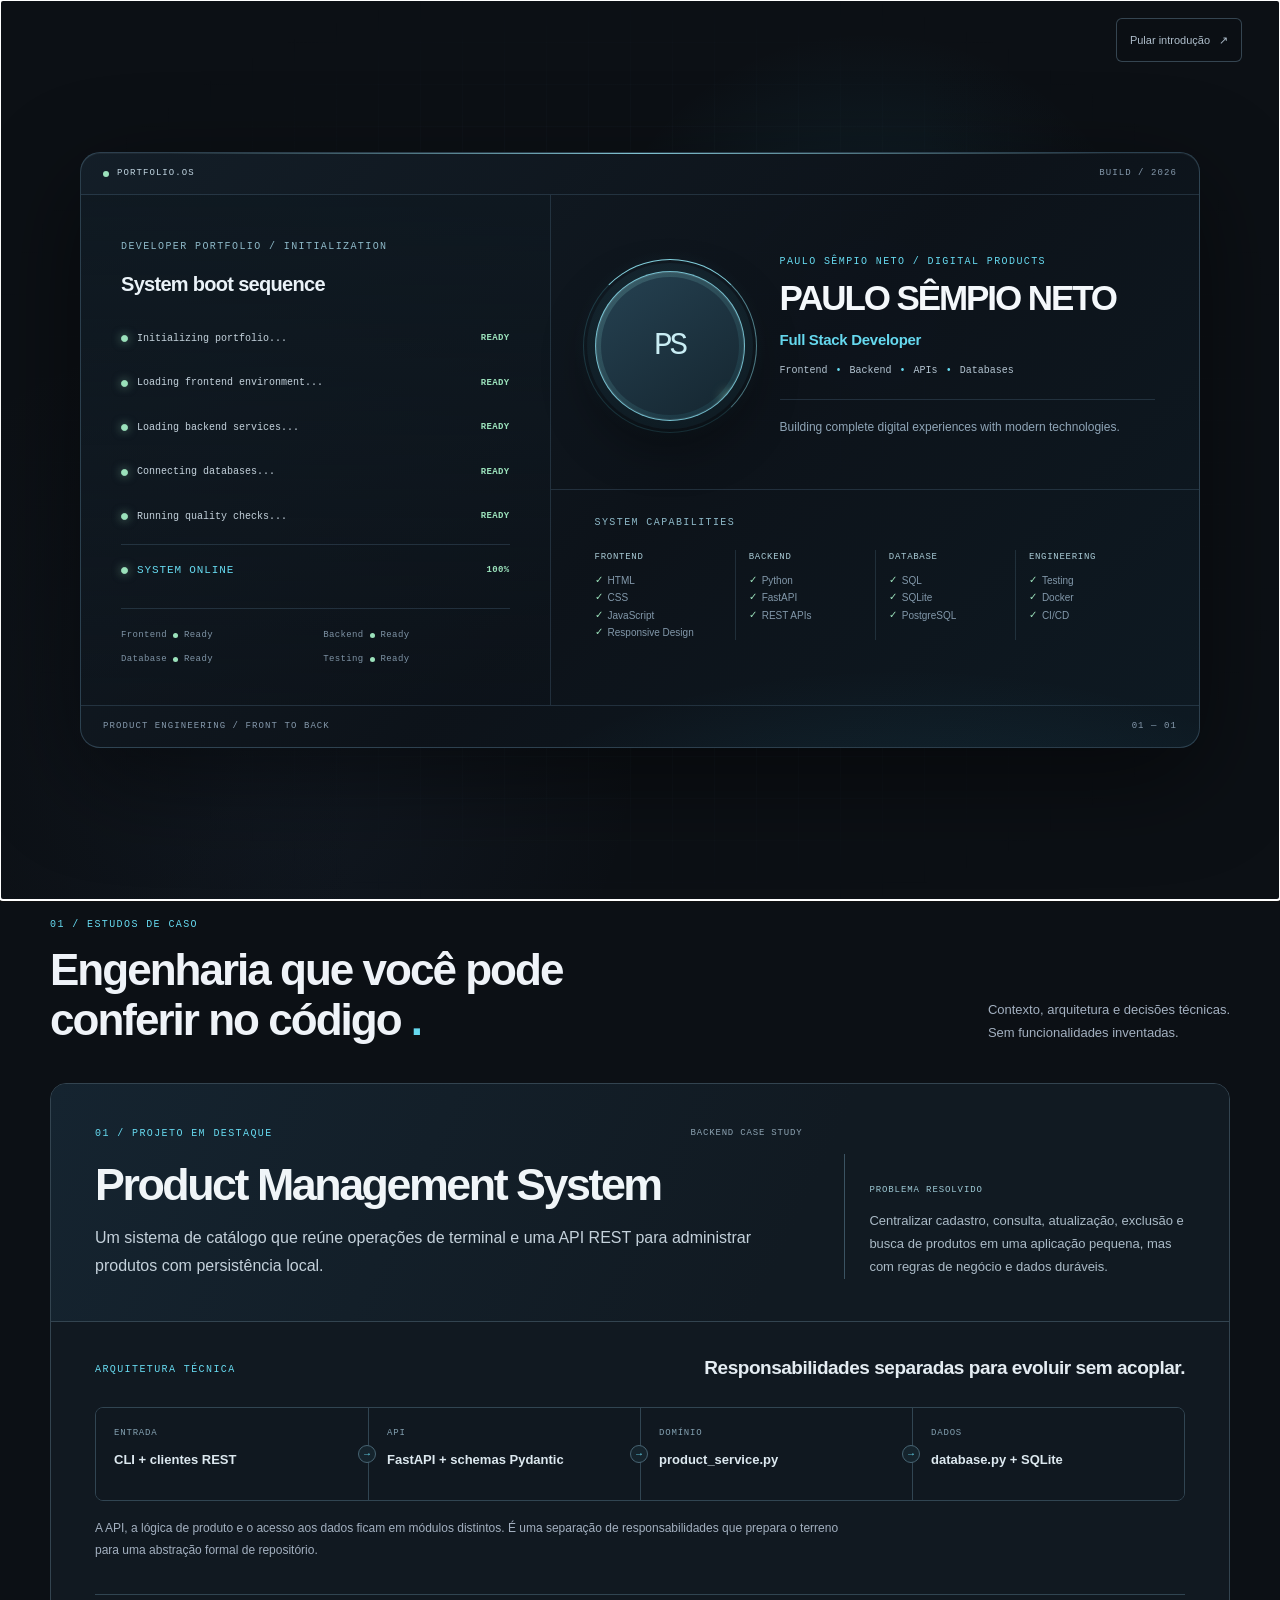
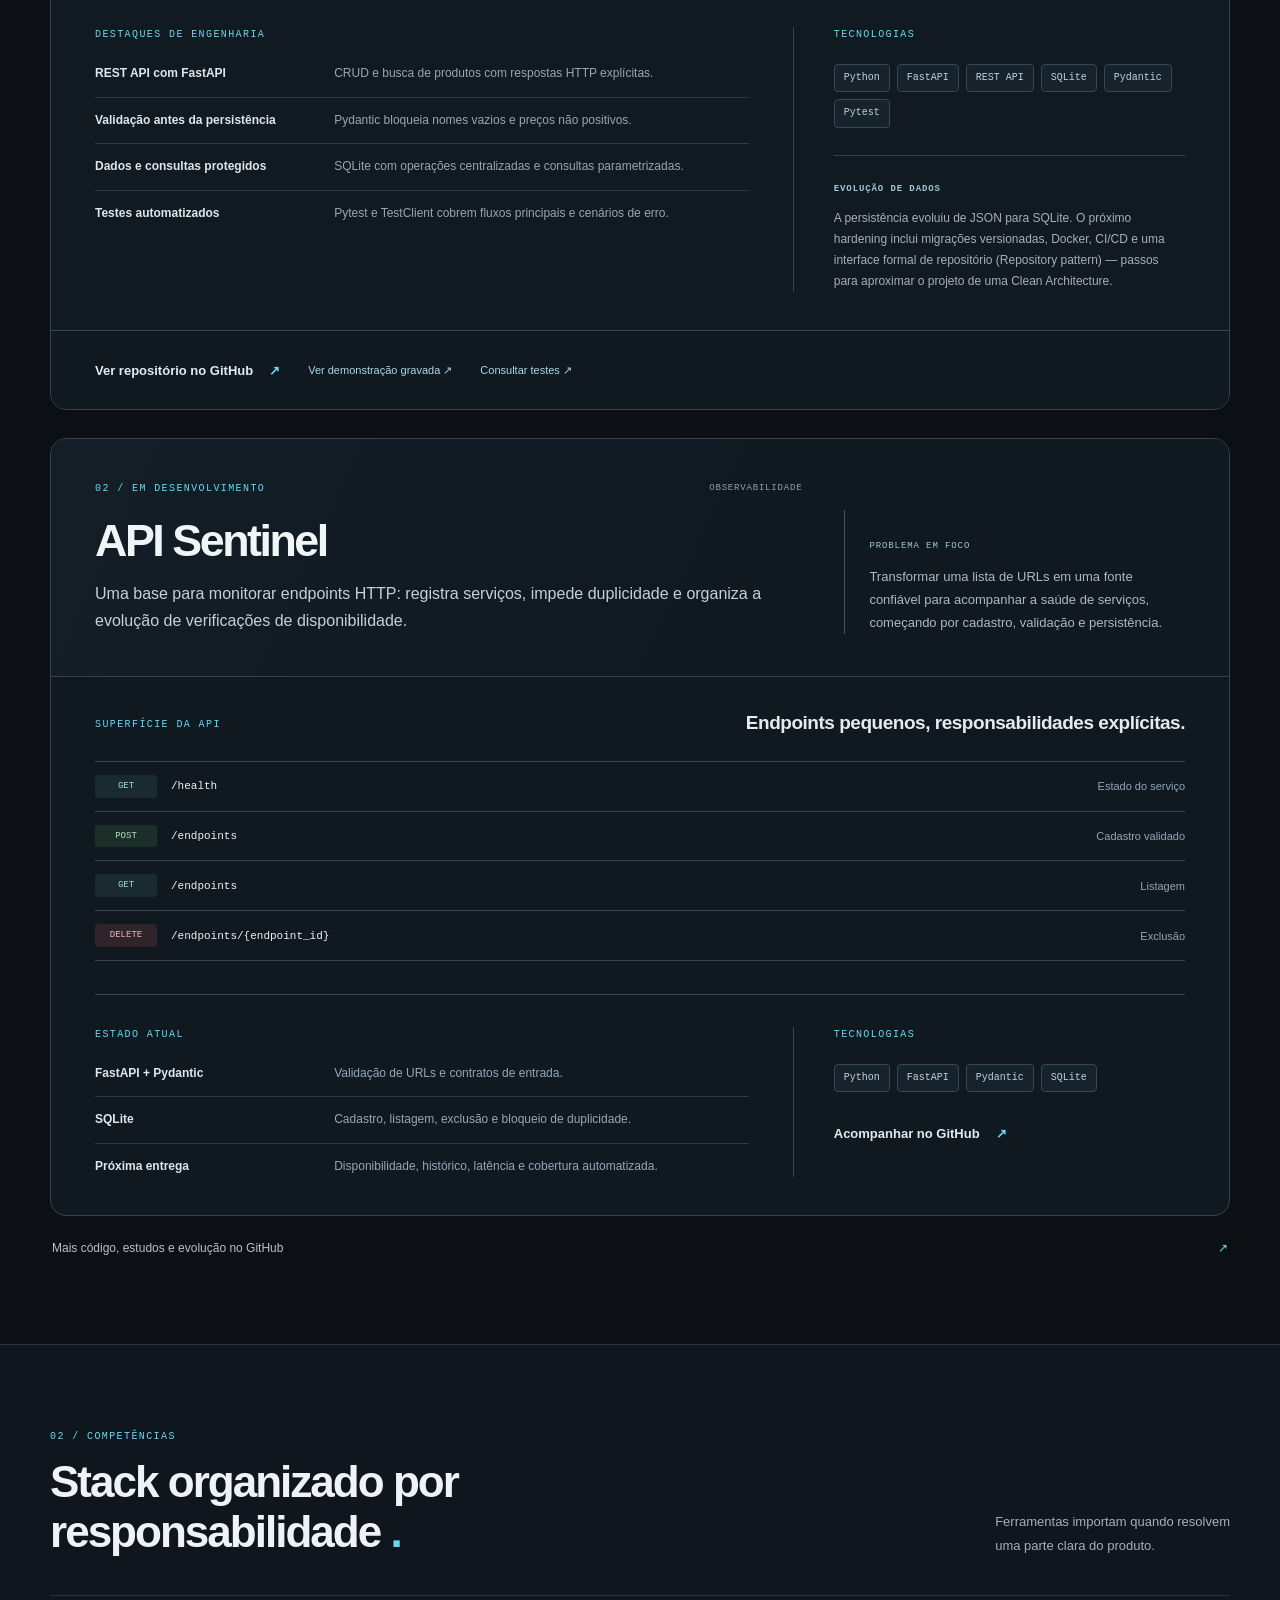
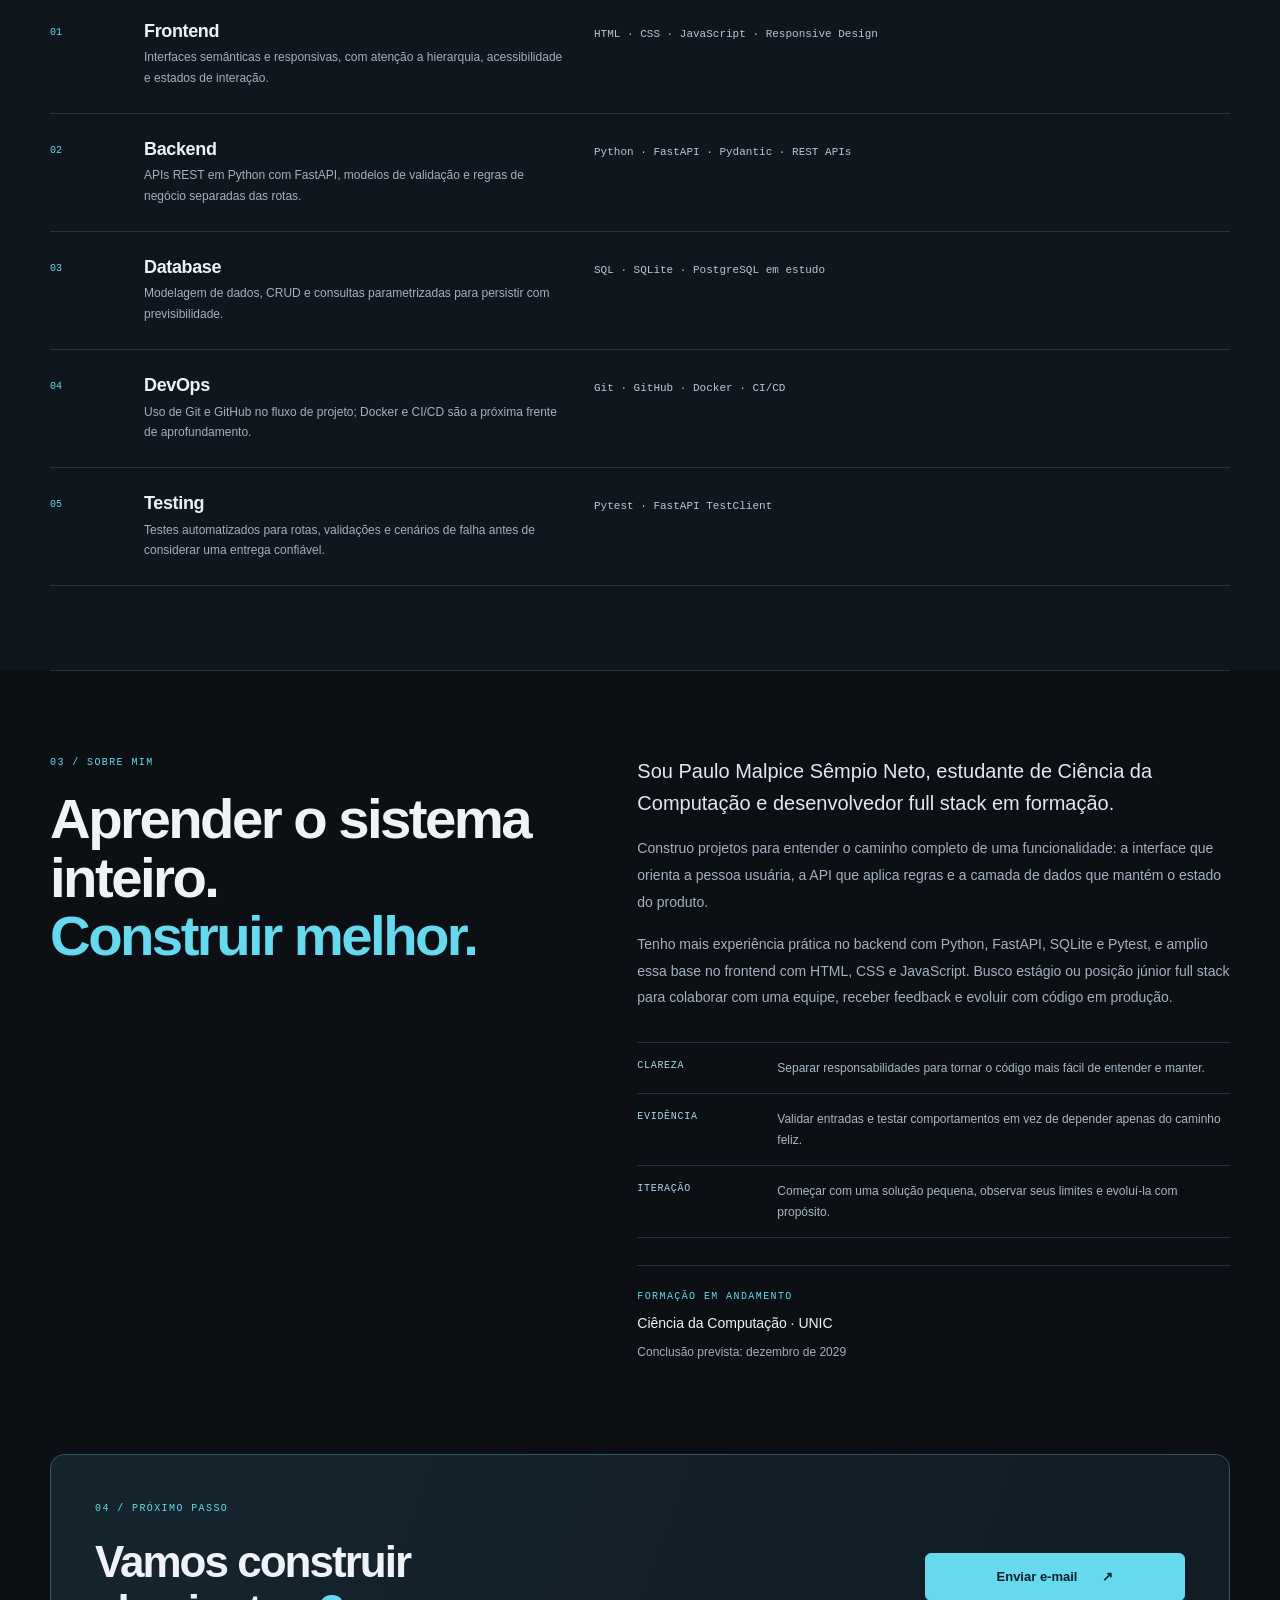
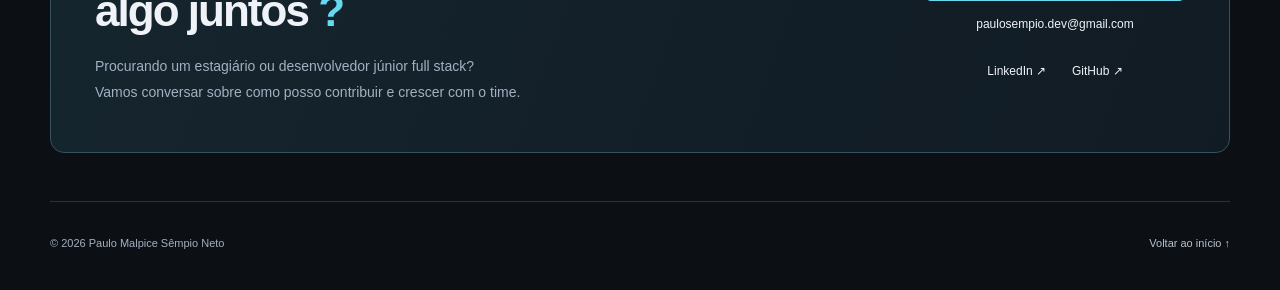
==== commit 3a705771: "feat: improve portfolio content and project presentation" ====
--- a/index.html
+++ b/index.html
@@ -174,26 +174,26 @@
           <p class="availability">
             <span aria-hidden="true">
             </span>
-            Aberto a estágio e oportunidades full stack júnior
+            Disponível para estágio e vagas júnior full stack
           </p>
           <p class="eyebrow hero-name">
-            PAULO MALPICE SÊMPIO NETO
+            PAULO MALPICE SÊMPIO NETO / CIÊNCIA DA COMPUTAÇÃO
           </p>
           <h1 id="hero-title">
-            Produtos completos,
+            Da interface
             <br>
-            do primeiro pixel
+            à regra de negócio
             <br>
             <span>
-              ao dado.
+              e à persistência.
             </span>
           </h1>
           <p class="hero-description">
-            Sou estudante de Ciência da Computação e desenvolvo produtos web de ponta a ponta: interfaces responsivas, APIs com Python, dados bem estruturados e testes que dão confiança ao produto.
+            Estudante de Ciência da Computação e desenvolvedor full stack em formação. Construo interfaces responsivas e APIs REST com Python, priorizando validação, dados consistentes e testes automatizados.
           </p>
           <div class="actions">
             <a class="button primary" href="#projetos">
-              Ver projetos
+              Ver estudos de caso
               <span aria-hidden="true">
                 ↓
               </span>
@@ -205,340 +205,199 @@
               </span>
             </a>
           </div>
-          <div class="hero-foot">
-            <span>
-              DESENVOLVIMENTO FULL STACK
-            </span>
-            <span>
-              HTML
-              <b>
-                ·
-              </b>
-              CSS
-              <b>
-                ·
-              </b>
-              JavaScript
-              <b>
-                ·
-              </b>
-              FastAPI
-              <b>
-                ·
-              </b>
-              SQL
-            </span>
-          </div>
-        </div>
-        <div class="hero-visual">
-          <div class="visual-label">
-            <span class="tiny-square" aria-hidden="true">
-            </span>
-            DA EXPERIÊNCIA À API
-          </div>
-          <figure class="terminal">
-            <figcaption class="terminal-bar">
-              <span class="terminal-dots" aria-hidden="true">
-                ● ● ●
-              </span>
-              <span>
-                product-api / api.py
-              </span>
-              <span aria-hidden="true">
-                ↗
-              </span>
-            </figcaption>
-            <div class="terminal-body">
-              <p class="code-comment">
-                # Uma rota do meu projeto
-              </p>
-              <pre><code><span class="syntax-blue">@app.get</span>(<span class="syntax-green">"/"</span>)
-<span class="syntax-blue">def</span> <span class="syntax-white">root</span>():
-    <span class="syntax-blue">return</span> {
-        <span class="syntax-green">"message"</span>:
-        <span class="syntax-green">"Bem-vindo à API de Produtos!"</span>
-    }</code></pre>
-              <div class="response">
-                <span class="response-label">
-                  RESPOSTA DEFINIDA NA ROTA
-                </span>
-                <span class="status">
-                  200 OK
-                </span>
-                <pre><code>{
-  <span class="syntax-green">"message"</span>:
-  <span class="syntax-green">"Bem-vindo à API de Produtos!"</span>
-}</code></pre>
-              </div>
-            </div>
-            <div class="terminal-footer">
-              <span class="dot" aria-hidden="true">
-              </span>
-              FastAPI
-              <span>
-                Python
-              </span>
-            </div>
-          </figure>
-          <p class="visual-caption">
-            Código real.
-            <a href="https://github.com/paulo-sempio-neto/Product-Management-System/blob/2db6654e2bc84432c4bd6b3b09694eb597b73d76/api.py">
-              Explore a implementação ↗
-            </a>
-          </p>
-        </div>
+          <div class="hero-signals" aria-label="Foco técnico">
+            <span>Frontend responsivo</span>
+            <span>APIs REST</span>
+            <span>SQLite &amp; SQL</span>
+            <span>Testes automatizados</span>
+          </div>
+        </div>
+        <aside class="engineering-overview" aria-labelledby="engineering-title">
+          <div class="overview-bar">
+            <span class="tiny-square" aria-hidden="true"></span>
+            ENGINEERING MINDSET
+            <span>01 / 04</span>
+          </div>
+          <div class="overview-copy">
+            <p class="eyebrow">COMO PENSO UM PRODUTO</p>
+            <h2 id="engineering-title">Cada camada precisa justificar a próxima.</h2>
+            <p>Do fluxo da pessoa usuária à resposta da API, procuro deixar responsabilidades claras, dados validados e comportamento verificável.</p>
+          </div>
+          <ol class="engineering-pipeline">
+            <li>
+              <span>01</span>
+              <div>
+                <strong>Experiência</strong>
+                <p>Interface clara, responsiva e acessível.</p>
+              </div>
+            </li>
+            <li>
+              <span>02</span>
+              <div>
+                <strong>Regras</strong>
+                <p>Validação e lógica de negócio na API.</p>
+              </div>
+            </li>
+            <li>
+              <span>03</span>
+              <div>
+                <strong>Dados</strong>
+                <p>Persistência SQL e consultas parametrizadas.</p>
+              </div>
+            </li>
+            <li>
+              <span>04</span>
+              <div>
+                <strong>Confiança</strong>
+                <p>Testes para caminhos esperados e de erro.</p>
+              </div>
+            </li>
+          </ol>
+        </aside>
       </section>
       <section class="section container" id="projetos" aria-labelledby="projects-title">
         <div class="section-heading">
           <div>
             <p class="eyebrow">
-              01 / PROJETOS SELECIONADOS
+              01 / ESTUDOS DE CASO
             </p>
             <h2 id="projects-title">
-              O que estou construindo
+              Engenharia que você pode
+              <br>
+              conferir no código
               <span>
                 .
               </span>
             </h2>
           </div>
           <p>
-            Da entrada de dados à persistência.
+            Contexto, arquitetura e decisões técnicas.
             <br>
-            Decisões que você pode conferir no código.
-          </p>
-        </div>
-        <!-- Edite os articles para atualizar projetos. Mantenha os links de evidência alinhados ao código descrito. -->
-        <article class="project featured">
-          <div class="project-content">
-            <div class="project-topline">
-              <span class="eyebrow">
-                PROJETO EM DESTAQUE
-              </span>
-              <span class="project-number">
-                01
-              </span>
-            </div>
-            <h3>
-              Product
-              <br>
-              Management System
-            </h3>
-            <p class="project-intro">
-              Um catálogo de produtos, acessível por API e pelo terminal.
-            </p>
-            <p>
-              Projeto de estudo para cadastrar, consultar, atualizar e remover produtos com persistência em SQLite. A API também permite buscar por parte do nome, ignorando acentos.
-            </p>
-            <ul class="tags" aria-label="Tecnologias">
-              <li>
-                Python
-              </li>
-              <li>
-                FastAPI
-              </li>
-              <li>
-                SQLite
-              </li>
-              <li>
-                Pydantic
-              </li>
-              <li>
-                Pytest
-              </li>
-            </ul>
+            Sem funcionalidades inventadas.
+          </p>
+        </div>
+        <article class="case-study case-study-featured">
+          <header class="case-study-header">
+            <div>
+              <div class="case-topline">
+                <span class="eyebrow">01 / PROJETO EM DESTAQUE</span>
+                <span>BACKEND CASE STUDY</span>
+              </div>
+              <h3>Product Management System</h3>
+              <p class="case-lead">Um sistema de catálogo que reúne operações de terminal e uma API REST para administrar produtos com persistência local.</p>
+            </div>
+            <div class="case-problem">
+              <span>Problema resolvido</span>
+              <p>Centralizar cadastro, consulta, atualização, exclusão e busca de produtos em uma aplicação pequena, mas com regras de negócio e dados duráveis.</p>
+            </div>
+          </header>
+          <div class="case-study-body">
+            <section class="case-architecture" aria-labelledby="pms-architecture-title">
+              <div class="case-section-heading">
+                <p class="eyebrow">ARQUITETURA TÉCNICA</p>
+                <h4 id="pms-architecture-title">Responsabilidades separadas para evoluir sem acoplar.</h4>
+              </div>
+              <ol class="architecture-flow">
+                <li><span>Entrada</span><strong>CLI + clientes REST</strong></li>
+                <li><span>API</span><strong>FastAPI + schemas Pydantic</strong></li>
+                <li><span>Domínio</span><strong>product_service.py</strong></li>
+                <li><span>Dados</span><strong>database.py + SQLite</strong></li>
+              </ol>
+              <p class="architecture-caption">A API, a lógica de produto e o acesso aos dados ficam em módulos distintos. É uma separação de responsabilidades que prepara o terreno para uma abstração formal de repositório.</p>
+            </section>
+            <div class="case-columns">
+              <section>
+                <p class="eyebrow">DESTAQUES DE ENGENHARIA</p>
+                <ul class="evidence-list">
+                  <li><strong>REST API com FastAPI</strong><span>CRUD e busca de produtos com respostas HTTP explícitas.</span></li>
+                  <li><strong>Validação antes da persistência</strong><span>Pydantic bloqueia nomes vazios e preços não positivos.</span></li>
+                  <li><strong>Dados e consultas protegidos</strong><span>SQLite com operações centralizadas e consultas parametrizadas.</span></li>
+                  <li><strong>Testes automatizados</strong><span>Pytest e TestClient cobrem fluxos principais e cenários de erro.</span></li>
+                </ul>
+              </section>
+              <section>
+                <p class="eyebrow">TECNOLOGIAS</p>
+                <ul class="tags" aria-label="Tecnologias do Product Management System">
+                  <li>Python</li>
+                  <li>FastAPI</li>
+                  <li>REST API</li>
+                  <li>SQLite</li>
+                  <li>Pydantic</li>
+                  <li>Pytest</li>
+                </ul>
+                <div class="case-note">
+                  <strong>Evolução de dados</strong>
+                  <p>A persistência evoluiu de JSON para SQLite. O próximo hardening inclui migrações versionadas, Docker, CI/CD e uma interface formal de repositório (Repository pattern) — passos para aproximar o projeto de uma Clean Architecture.</p>
+                </div>
+              </section>
+            </div>
+          </div>
+          <footer class="case-study-footer">
             <a class="text-link" href="https://github.com/paulo-sempio-neto/Product-Management-System">
-              Explorar repositório
-              <span aria-hidden="true">
-                ↗
-              </span>
-            </a>
-          </div>
-          <div class="project-evidence">
-            <p class="eyebrow">
-              DECISÕES NA IMPLEMENTAÇÃO
-            </p>
-            <ul class="evidence-list">
-              <li>
-                <span class="evidence-icon" aria-hidden="true">
-                  01
-                </span>
-                <div>
-                  <h4>
-                    Validar antes de persistir
-                  </h4>
-                  <p>
-                    Pydantic rejeita nomes vazios e preços não positivos. A API trata nomes duplicados e produtos inexistentes.
-                  </p>
-                </div>
-              </li>
-              <li>
-                <span class="evidence-icon" aria-hidden="true">
-                  02
-                </span>
-                <div>
-                  <h4>
-                    Separar API e acesso aos dados
-                  </h4>
-                  <p>
-                    Rotas em
-                    <code>
-                      api.py
-                    </code>
-                    , schemas em
-                    <code>
-                      schemas/product.py
-                    </code>
-                    e operações SQLite em
-                    <code>
-                      database.py
-                    </code>
-                    , com consultas parametrizadas.
-                  </p>
-                </div>
-              </li>
-              <li>
-                <span class="evidence-icon" aria-hidden="true">
-                  03
-                </span>
-                <div>
-                  <h4>
-                    Testar os caminhos de erro
-                  </h4>
-                  <p>
-                    Pytest e TestClient verificam CRUD, busca, entradas inválidas e duplicidade na atualização, incluindo a preservação dos dados após uma rejeição.
-                  </p>
-                </div>
-              </li>
-            </ul>
-            <div class="project-links">
-              <a href="https://github.com/paulo-sempio-neto/Product-Management-System/tree/2db6654e2bc84432c4bd6b3b09694eb597b73d76/tests">
-                Consultar testes ↗
-              </a>
-              <a href="https://github.com/paulo-sempio-neto/Product-Management-System/blob/2db6654e2bc84432c4bd6b3b09694eb597b73d76/assets/product-management-demo.gif">
-                Ver demonstração gravada ↗
-              </a>
-            </div>
-          </div>
-          <details class="technical-details">
-            <summary>
-              Ver o fluxo da API e os limites atuais
-              <span aria-hidden="true">
-                +
-              </span>
-            </summary>
+              Ver repositório no GitHub <span aria-hidden="true">↗</span>
+            </a>
+            <a class="small-link" href="https://github.com/paulo-sempio-neto/Product-Management-System/blob/2db6654e2bc84432c4bd6b3b09694eb597b73d76/assets/product-management-demo.gif">
+              Ver demonstração gravada ↗
+            </a>
+            <a class="small-link" href="https://github.com/paulo-sempio-neto/Product-Management-System/tree/2db6654e2bc84432c4bd6b3b09694eb597b73d76/tests">
+              Consultar testes ↗
+            </a>
+          </footer>
+        </article>
+        <article class="case-study case-study-secondary">
+          <header class="case-study-header">
             <div>
-              <p>
-                <code>
-                  Requisição → FastAPI / Pydantic → database.py → SQLite
-                </code>
-              </p>
-              <p>
-                A interface de terminal também utiliza as funções de persistência. Autenticação, categorias, Docker e publicação da API estão listados como melhorias futuras no repositório.
-              </p>
-            </div>
-          </details>
-        </article>
-        <article class="project secondary-project">
-          <div class="project-content">
-            <div class="project-topline">
-              <span class="progress-label">
-                EM DESENVOLVIMENTO
-              </span>
-              <span class="project-number">
-                02
-              </span>
-            </div>
-            <h3>
-              API Sentinel
-            </h3>
-            <p class="project-intro">
-              Primeiros passos de um monitor de endpoints HTTP.
-            </p>
-            <p>
-              Projeto em desenvolvimento para o CS50x. A base atual permite cadastrar, listar e excluir endpoints, valida URLs com Pydantic e impede URLs duplicadas no SQLite.
-            </p>
-            <ul class="tags" aria-label="Tecnologias implementadas">
-              <li>
-                Python
-              </li>
-              <li>
-                FastAPI
-              </li>
-              <li>
-                SQLite
-              </li>
-              <li>
-                Pydantic
-              </li>
-            </ul>
-            <a class="text-link" href="https://github.com/paulo-sempio-neto/api-sentinel">
-              Explorar repositório
-              <span aria-hidden="true">
-                ↗
-              </span>
-            </a>
-          </div>
-          <div class="sentinel-evidence">
-            <p class="eyebrow">
-              ESTADO ATUAL DO PROJETO
-            </p>
-            <div class="endpoint-row">
-              <span class="method get">
-                GET
-              </span>
-              <code>
-                /health
-              </code>
-              <span>
-                Saúde do serviço
-              </span>
-            </div>
-            <div class="endpoint-row">
-              <span class="method post">
-                POST
-              </span>
-              <code>
-                /endpoints
-              </code>
-              <span>
-                Cadastro
-              </span>
-            </div>
-            <div class="endpoint-row">
-              <span class="method get">
-                GET
-              </span>
-              <code>
-                /endpoints
-              </code>
-              <span>
-                Listagem
-              </span>
-            </div>
-            <div class="endpoint-row">
-              <span class="method delete">
-                DELETE
-              </span>
-              <code>
-                /endpoints/{endpoint_id}
-              </code>
-              <span>
-                Exclusão
-              </span>
-            </div>
-            <p class="roadmap">
-              <strong>
-                Próximas etapas
-              </strong>
-              Verificações de disponibilidade, histórico, medições de tempo e testes automatizados ainda estão planejados.
-            </p>
-            <a class="small-link" href="https://github.com/paulo-sempio-neto/api-sentinel/blob/ab8c425ea74ee4da046a920f1e433a31e755b7a8/api-sentinel-starter/app.py">
-              Conferir as rotas implementadas ↗
-            </a>
+              <div class="case-topline">
+                <span class="eyebrow">02 / EM DESENVOLVIMENTO</span>
+                <span>OBSERVABILIDADE</span>
+              </div>
+              <h3>API Sentinel</h3>
+              <p class="case-lead">Uma base para monitorar endpoints HTTP: registra serviços, impede duplicidade e organiza a evolução de verificações de disponibilidade.</p>
+            </div>
+            <div class="case-problem">
+              <span>Problema em foco</span>
+              <p>Transformar uma lista de URLs em uma fonte confiável para acompanhar a saúde de serviços, começando por cadastro, validação e persistência.</p>
+            </div>
+          </header>
+          <div class="case-study-body case-sentinel-body">
+            <section class="case-architecture" aria-labelledby="sentinel-architecture-title">
+              <div class="case-section-heading">
+                <p class="eyebrow">SUPERFÍCIE DA API</p>
+                <h4 id="sentinel-architecture-title">Endpoints pequenos, responsabilidades explícitas.</h4>
+              </div>
+              <div class="endpoint-table">
+                <div><span class="method get">GET</span><code>/health</code><span>Estado do serviço</span></div>
+                <div><span class="method post">POST</span><code>/endpoints</code><span>Cadastro validado</span></div>
+                <div><span class="method get">GET</span><code>/endpoints</code><span>Listagem</span></div>
+                <div><span class="method delete">DELETE</span><code>/endpoints/{endpoint_id}</code><span>Exclusão</span></div>
+              </div>
+            </section>
+            <div class="case-columns">
+              <section>
+                <p class="eyebrow">ESTADO ATUAL</p>
+                <ul class="evidence-list">
+                  <li><strong>FastAPI + Pydantic</strong><span>Validação de URLs e contratos de entrada.</span></li>
+                  <li><strong>SQLite</strong><span>Cadastro, listagem, exclusão e bloqueio de duplicidade.</span></li>
+                  <li><strong>Próxima entrega</strong><span>Disponibilidade, histórico, latência e cobertura automatizada.</span></li>
+                </ul>
+              </section>
+              <section>
+                <p class="eyebrow">TECNOLOGIAS</p>
+                <ul class="tags" aria-label="Tecnologias do API Sentinel">
+                  <li>Python</li>
+                  <li>FastAPI</li>
+                  <li>Pydantic</li>
+                  <li>SQLite</li>
+                </ul>
+                <a class="text-link" href="https://github.com/paulo-sempio-neto/api-sentinel">
+                  Acompanhar no GitHub <span aria-hidden="true">↗</span>
+                </a>
+              </section>
+            </div>
           </div>
         </article>
         <a class="all-projects" href="https://github.com/paulo-sempio-neto?tab=repositories">
-          Mais código e estudos no GitHub
+          Mais código, estudos e evolução no GitHub
           <span aria-hidden="true">
             ↗
           </span>
@@ -549,65 +408,50 @@
           <div class="section-heading">
             <div>
               <p class="eyebrow">
-                02 / COMPETÊNCIAS NA PRÁTICA
+                02 / COMPETÊNCIAS
               </p>
               <h2 id="skills-title">
-                Tecnologia com contexto
+                Stack organizado por
+                <br>
+                responsabilidade
                 <span>
                   .
                 </span>
               </h2>
             </div>
             <p>
-              O que aplico nos projetos,
+              Ferramentas importam quando resolvem
               <br>
-              além de uma lista de ferramentas.
+              uma parte clara do produto.
             </p>
           </div>
-          <div class="skills-grid">
-            <article>
-              <span class="skill-symbol" aria-hidden="true">
-                { }
-              </span>
-              <h3>
-                Python &amp; FastAPI
-              </h3>
-              <p>
-                Rotas HTTP, respostas JSON e validação com Pydantic nas duas APIs.
-              </p>
-              <a href="https://github.com/paulo-sempio-neto/Product-Management-System/blob/2db6654e2bc84432c4bd6b3b09694eb597b73d76/api.py">
-                Ver rotas ↗
-              </a>
-            </article>
-            <article>
-              <span class="skill-symbol" aria-hidden="true">
-                ▤
-              </span>
-              <h3>
-                SQL &amp; SQLite
-              </h3>
-              <p>
-                Criação de tabelas, CRUD e parâmetros SQL para persistir e consultar dados.
-              </p>
-              <a href="https://github.com/paulo-sempio-neto/Product-Management-System/blob/2db6654e2bc84432c4bd6b3b09694eb597b73d76/database.py">
-                Ver persistência ↗
-              </a>
-            </article>
-            <article>
-              <span class="skill-symbol" aria-hidden="true">
-                ✓
-              </span>
-              <h3>
-                Pytest
-              </h3>
-              <p>
-                Testes de API e banco no sistema de produtos, incluindo cenários de falha.
-              </p>
-              <a href="https://github.com/paulo-sempio-neto/Product-Management-System/tree/2db6654e2bc84432c4bd6b3b09694eb597b73d76/tests">
-                Ver testes ↗
-              </a>
-            </article>
-          </div>
+          <ol class="capability-list">
+            <li>
+              <span class="capability-number">01</span>
+              <div><h3>Frontend</h3><p>Interfaces semânticas e responsivas, com atenção a hierarquia, acessibilidade e estados de interação.</p></div>
+              <p class="capability-tools">HTML · CSS · JavaScript · Responsive Design</p>
+            </li>
+            <li>
+              <span class="capability-number">02</span>
+              <div><h3>Backend</h3><p>APIs REST em Python com FastAPI, modelos de validação e regras de negócio separadas das rotas.</p></div>
+              <p class="capability-tools">Python · FastAPI · Pydantic · REST APIs</p>
+            </li>
+            <li>
+              <span class="capability-number">03</span>
+              <div><h3>Database</h3><p>Modelagem de dados, CRUD e consultas parametrizadas para persistir com previsibilidade.</p></div>
+              <p class="capability-tools">SQL · SQLite · PostgreSQL em estudo</p>
+            </li>
+            <li>
+              <span class="capability-number">04</span>
+              <div><h3>DevOps</h3><p>Uso de Git e GitHub no fluxo de projeto; Docker e CI/CD são a próxima frente de aprofundamento.</p></div>
+              <p class="capability-tools">Git · GitHub · Docker · CI/CD</p>
+            </li>
+            <li>
+              <span class="capability-number">05</span>
+              <div><h3>Testing</h3><p>Testes automatizados para rotas, validações e cenários de falha antes de considerar uma entrega confiável.</p></div>
+              <p class="capability-tools">Pytest · FastAPI TestClient</p>
+            </li>
+          </ol>
         </div>
       </section>
       <section class="section container about" id="sobre" aria-labelledby="about-title">
@@ -616,25 +460,30 @@
             03 / SOBRE MIM
           </p>
           <h2 id="about-title">
-            Aprender.
+            Aprender o sistema
             <br>
-            Construir.
+            inteiro.
             <br>
             <span>
-              Evoluir.
+              Construir melhor.
             </span>
           </h2>
         </div>
         <div class="about-copy">
           <p class="about-lead">
-            Sou Paulo Malpice Sêmpio Neto, estudante de Ciência da Computação com foco em desenvolvimento full stack.
+            Sou Paulo Malpice Sêmpio Neto, estudante de Ciência da Computação e desenvolvedor full stack em formação.
           </p>
           <p>
-            Nos meus projetos de estudo, pratico a construção de interfaces, a criação de APIs, a organização dos dados e a escrita de testes. Gosto de entender o caminho completo de uma experiência: o que a pessoa vê, como uma requisição é validada e o que fica no banco.
+            Construo projetos para entender o caminho completo de uma funcionalidade: a interface que orienta a pessoa usuária, a API que aplica regras e a camada de dados que mantém o estado do produto.
           </p>
           <p>
-            Busco uma oportunidade de estágio ou uma vaga júnior para contribuir com uma equipe, receber feedback e aprofundar essa prática.
-          </p>
+            Tenho mais experiência prática no backend com Python, FastAPI, SQLite e Pytest, e amplio essa base no frontend com HTML, CSS e JavaScript. Busco estágio ou posição júnior full stack para colaborar com uma equipe, receber feedback e evoluir com código em produção.
+          </p>
+          <dl class="engineering-principles">
+            <div><dt>Clareza</dt><dd>Separar responsabilidades para tornar o código mais fácil de entender e manter.</dd></div>
+            <div><dt>Evidência</dt><dd>Validar entradas e testar comportamentos em vez de depender apenas do caminho feliz.</dd></div>
+            <div><dt>Iteração</dt><dd>Começar com uma solução pequena, observar seus limites e evoluí-la com propósito.</dd></div>
+          </dl>
           <div class="education">
             <span class="eyebrow">
               FORMAÇÃO EM ANDAMENTO
@@ -663,9 +512,9 @@
               </span>
             </h2>
             <p>
-              Tem uma oportunidade em full stack?
+              Procurando um estagiário ou desenvolvedor júnior full stack?
               <br>
-              Vamos conversar sobre como posso contribuir.
+              Vamos conversar sobre como posso contribuir e crescer com o time.
             </p>
           </div>
           <div class="contact-actions">
--- a/styles.css
+++ b/styles.css
@@ -611,7 +611,7 @@
   color:var(--muted);
 }
 
-code,pre,.eyebrow,.visual-label,.terminal-bar,.terminal-footer,.hero-foot,.project-number,.response-label,.status,.method,.availability,.progress-label {
+code,pre,.eyebrow,.method,.availability {
   font-family:Consolas,"Liberation Mono",monospace;
 }
 
@@ -726,52 +726,52 @@
   padding:8px 14px;
 }
 
-/* Apresentação */
+/* Conteúdo principal: estudo de caso e credibilidade técnica. */
 .hero {
   display:grid;
-  grid-template-columns:1.15fr 1fr;
-  gap:58px;
+  grid-template-columns:minmax(0,1fr) minmax(430px,.9fr);
+  gap:clamp(44px,6vw,84px);
   align-items:center;
-  padding-top:76px;
-  padding-bottom:72px;
+  padding-top:88px;
+  padding-bottom:88px;
 }
 
 .availability {
   display:inline-flex;
   align-items:center;
   gap:9px;
+  margin-bottom:29px;
+  color:var(--green);
   font-size:11px;
-  color:var(--green);
-  margin-bottom:32px;
-}
-
-.availability>span,.dot {
+}
+
+.availability>span {
+  width:6px;
   height:6px;
-  width:6px;
+  flex:0 0 auto;
+  border-radius:50%;
   background:var(--green);
-  border-radius:50%;
-  display:inline-block;
-  flex-shrink:0;
 }
 
 .eyebrow {
+  color:var(--accent);
   font-size:10px;
+  font-weight:500;
   letter-spacing:.14em;
-  font-weight:500;
-  color:var(--accent);
 }
 
 .hero-name {
-  margin:0 0 18px;
-  color:#b2bdca;
-  letter-spacing:.12em;
+  margin-bottom:20px;
+  color:#a7bdca;
+  letter-spacing:.1em;
 }
 
 .hero h1 {
-  font-size:clamp(38px,4.5vw,60px);
+  max-width:650px;
+  font-size:clamp(42px,5vw,68px);
   font-weight:750;
-  line-height:1.06;
-  letter-spacing:-.055em;
+  line-height:1.01;
+  letter-spacing:-.065em;
 }
 
 .hero h1 span {
@@ -779,636 +779,542 @@
 }
 
 .hero-description {
+  max-width:590px;
+  margin:27px 0 30px;
   font-size:16px;
-  max-width:505px;
-  margin:25px 0 28px;
-  line-height:1.8;
+  line-height:1.85;
 }
 
 .actions {
   display:flex;
+  flex-wrap:wrap;
   gap:12px;
-  flex-wrap:wrap;
 }
 
 .button {
+  display:inline-flex;
+  align-items:center;
+  justify-content:center;
   min-height:48px;
-  display:inline-flex;
-  justify-content:center;
-  align-items:center;
   gap:25px;
+  padding:12px 20px;
   border-radius:6px;
-  padding:12px 20px;
   font-size:13px;
   font-weight:700;
   transition:background .18s ease,transform .18s ease;
 }
 
-.button:hover {
-  transform:translateY(-2px);
-}
+.button:hover { transform:translateY(-2px); }
 
 .primary {
+  border:1px solid var(--accent);
   background:var(--accent);
   color:#082129;
-  border:1px solid var(--accent);
-}
-
-.primary:hover {
-  background:#a4efff;
-  color:#082129;
-}
-
-.secondary {
-  border:1px solid #465360;
-  color:var(--text);
-}
-
-.secondary:hover {
-  background:var(--surface-raised);
-}
-
-.hero-foot {
-  margin-top:38px;
+}
+
+.primary:hover { background:#a4efff; color:#082129; }
+
+.secondary { border:1px solid #465360; color:var(--text); }
+.secondary:hover { background:var(--surface-raised); }
+
+.hero-signals {
+  display:flex;
+  flex-wrap:wrap;
+  gap:8px 19px;
+  margin-top:36px;
   padding-top:20px;
   border-top:1px solid var(--border);
-  display:flex;
-  flex-direction:column;
-  gap:8px;
-  font-size:11px;
-  color:#b6c2ce;
-}
-
-.hero-foot>span:first-child {
-  font-size:9px;
-  color:#8999ad;
-  letter-spacing:.11em;
-}
-
-.hero-foot b {
-  font-weight:400;
+  color:#a9bac8;
+  font-family:Consolas,"Liberation Mono",monospace;
+  font-size:10px;
+}
+
+.hero-signals span:before {
+  content:"/";
+  margin-right:7px;
   color:var(--accent);
-  padding:0 6px;
-}
-
-.hero-visual {
+}
+
+.engineering-overview {
   position:relative;
-  min-width:0;
-  padding:30px 0;
-}
-
-.hero-visual:before {
+  overflow:hidden;
+  border:1px solid #344a59;
+  border-radius:16px;
+  background:linear-gradient(145deg,#14212b,#101820 62%,#12232c);
+  box-shadow:0 28px 70px rgba(0,0,0,.28);
+}
+
+.engineering-overview:before {
   content:"";
   position:absolute;
-  inset:-35px -22px;
-  background:radial-gradient(ellipse,rgba(57,152,190,.08),transparent 68%),linear-gradient(#18253066 1px,transparent 1px),linear-gradient(90deg,#18253066 1px,transparent 1px);
-  background-size:auto,32px 32px,32px 32px;
-  mask-image:radial-gradient(ellipse,#000 25%,transparent 72%);
-  z-index:-1;
-}
-
-.visual-label {
+  inset:0;
+  background-image:linear-gradient(rgba(86,130,153,.08) 1px,transparent 1px),linear-gradient(90deg,rgba(86,130,153,.08) 1px,transparent 1px);
+  background-size:32px 32px;
+  mask-image:linear-gradient(135deg,#000,transparent 78%);
+  -webkit-mask-image:linear-gradient(135deg,#000,transparent 78%);
+  pointer-events:none;
+}
+
+.overview-bar {
+  position:relative;
+  z-index:1;
   display:flex;
   align-items:center;
-  gap:8px;
+  gap:9px;
+  padding:15px 20px;
+  border-bottom:1px solid #314452;
+  color:#9bb0bf;
+  font-family:Consolas,"Liberation Mono",monospace;
+  font-size:9px;
+  letter-spacing:.1em;
+}
+
+.overview-bar span:last-child { margin-left:auto; color:#718899; }
+.tiny-square { width:6px; height:6px; background:var(--accent); }
+
+.overview-copy {
+  position:relative;
+  z-index:1;
+  padding:33px 34px 27px;
+}
+
+.overview-copy h2 {
+  max-width:390px;
+  margin-top:12px;
+  font-size:29px;
+  line-height:1.12;
+  letter-spacing:-.045em;
+}
+
+.overview-copy>p:last-child {
+  margin-top:16px;
+  font-size:13px;
+  line-height:1.8;
+}
+
+.engineering-pipeline {
+  position:relative;
+  z-index:1;
+  display:grid;
+  grid-template-columns:1fr 1fr;
+  margin:0;
+  padding:0;
+  list-style:none;
+  border-top:1px solid #314452;
+}
+
+.engineering-pipeline li {
+  display:flex;
+  gap:12px;
+  min-height:102px;
+  padding:20px;
+  border-bottom:1px solid #314452;
+}
+
+.engineering-pipeline li:nth-child(odd) { border-right:1px solid #314452; }
+.engineering-pipeline li:nth-last-child(-n+2) { border-bottom:0; }
+
+.engineering-pipeline>li>span {
+  color:var(--accent);
+  font-family:Consolas,"Liberation Mono",monospace;
   font-size:10px;
-  color:#90a6b9;
+}
+
+.engineering-pipeline strong {
+  display:block;
+  color:#e3ebf2;
+  font-size:13px;
+  font-weight:650;
+}
+
+.engineering-pipeline p {
+  margin-top:5px;
+  color:#92a6b5;
+  font-size:11px;
+  line-height:1.6;
+}
+
+/* Estudos de caso */
+.section {
+  padding-top:84px;
+  padding-bottom:84px;
+  border-top:1px solid var(--border);
+}
+
+.section-heading {
+  display:flex;
+  align-items:end;
+  justify-content:space-between;
+  gap:32px;
+  margin-bottom:38px;
+}
+
+.section-heading h2 { margin-top:12px; }
+.section-heading>p { max-width:300px; font-size:13px; line-height:1.8; }
+
+.case-study {
+  overflow:hidden;
+  border:1px solid #334450;
+  border-radius:16px;
+  background:#111921;
+}
+
+.case-study+.case-study { margin-top:28px; }
+
+.case-study-header {
+  display:grid;
+  grid-template-columns:minmax(0,1.35fr) minmax(270px,.65fr);
+  gap:42px;
+  padding:42px 44px;
+  background:linear-gradient(115deg,#152430,#111a22 63%);
+  border-bottom:1px solid #334450;
+}
+
+.case-topline {
+  display:flex;
+  justify-content:space-between;
+  gap:20px;
+  color:#8da3b2;
+  font-family:Consolas,"Liberation Mono",monospace;
+  font-size:9px;
+  letter-spacing:.09em;
+}
+
+.case-study h3 {
+  max-width:720px;
+  margin-top:19px;
+  color:#f0f5f8;
+  font-size:clamp(31px,3.5vw,48px);
+  line-height:1.03;
+  letter-spacing:-.055em;
+}
+
+.case-lead {
+  max-width:690px;
+  margin-top:17px;
+  color:#c4d1db;
+  font-size:16px;
+  line-height:1.7;
+}
+
+.case-problem {
+  align-self:end;
+  padding:20px 0 0 24px;
+  border-left:1px solid #3b5362;
+}
+
+.case-problem>span,.case-note strong {
+  color:#9dc8d4;
+  font-family:Consolas,"Liberation Mono",monospace;
+  font-size:9px;
   letter-spacing:.1em;
-  margin:0 0 15px 4px;
-}
-
-.tiny-square {
-  width:6px;
-  height:6px;
-  background:var(--accent);
-}
-
-.terminal {
-  background:#111820;
-  border:1px solid #344552;
-  border-radius:12px;
-  box-shadow:0 24px 65px #0005;
+  text-transform:uppercase;
+}
+
+.case-problem p {
+  margin-top:10px;
+  color:#aabac6;
+  font-size:13px;
+  line-height:1.75;
+}
+
+.case-study-body { padding:0 44px; }
+
+.case-architecture { padding:35px 0 33px; }
+
+.case-section-heading {
+  display:flex;
+  align-items:end;
+  justify-content:space-between;
+  gap:24px;
+}
+
+.case-section-heading h4 {
+  max-width:620px;
+  color:#e4ecf2;
+  font-size:19px;
+  letter-spacing:-.025em;
+}
+
+.architecture-flow {
+  display:grid;
+  grid-template-columns:repeat(4,1fr);
+  gap:0;
+  margin:29px 0 0;
+  padding:0;
+  list-style:none;
+  border:1px solid #314552;
+  border-radius:8px;
   overflow:hidden;
 }
 
-.terminal-bar {
+.architecture-flow li {
+  position:relative;
+  min-height:92px;
+  padding:18px;
+  background:#101820;
+}
+
+.architecture-flow li+li { border-left:1px solid #314552; }
+
+.architecture-flow li:not(:last-child):after {
+  content:"→";
+  position:absolute;
+  z-index:1;
+  top:50%;
+  right:-8px;
+  display:grid;
+  width:16px;
+  height:16px;
+  place-items:center;
+  border:1px solid #476473;
+  border-radius:50%;
+  background:#15242d;
+  color:var(--accent);
+  font-size:10px;
+  transform:translateY(-50%);
+}
+
+.architecture-flow span {
+  display:block;
+  color:#83a0b0;
+  font-family:Consolas,"Liberation Mono",monospace;
+  font-size:9px;
+  letter-spacing:.09em;
+  text-transform:uppercase;
+}
+
+.architecture-flow strong {
+  display:block;
+  margin-top:10px;
+  color:#dce8ef;
+  font-size:13px;
+  line-height:1.4;
+}
+
+.architecture-caption {
+  max-width:770px;
+  margin-top:17px;
+  font-size:12px;
+  line-height:1.8;
+}
+
+.case-columns {
+  display:grid;
+  grid-template-columns:1.25fr .75fr;
+  gap:44px;
+  padding:32px 0 38px;
+  border-top:1px solid #314552;
+}
+
+.case-columns>section+section { padding-left:40px; border-left:1px solid #314552; }
+
+.evidence-list {
+  display:grid;
+  gap:13px;
+  margin:20px 0 0;
+  padding:0;
+  list-style:none;
+}
+
+.evidence-list li {
+  display:grid;
+  grid-template-columns:minmax(150px,.7fr) minmax(0,1.3fr);
+  gap:16px;
+  padding-bottom:13px;
+  border-bottom:1px solid rgba(61,82,96,.62);
+}
+
+.evidence-list li:last-child { padding-bottom:0; border-bottom:0; }
+.evidence-list strong { color:#dce7ef; font-size:12px; font-weight:650; }
+.evidence-list span { color:#94a8b8; font-size:12px; line-height:1.65; }
+
+.tags {
+  display:flex;
+  flex-wrap:wrap;
+  gap:7px;
+  margin:20px 0;
+  padding:0;
+  list-style:none;
+}
+
+.tags li {
+  padding:5px 9px;
+  border:1px solid #344955;
+  border-radius:4px;
+  background:#17232c;
+  color:#c3d0dc;
+  font-family:Consolas,"Liberation Mono",monospace;
+  font-size:10px;
+}
+
+.case-note {
+  margin-top:27px;
+  padding:17px 0 0;
+  border-top:1px solid #314552;
+}
+
+.case-note p { margin-top:9px; font-size:12px; line-height:1.75; }
+
+.case-study-footer {
+  display:flex;
+  flex-wrap:wrap;
+  align-items:center;
+  gap:10px 28px;
+  padding:17px 44px;
+  border-top:1px solid #314552;
+  background:#101820;
+}
+
+.text-link {
+  display:inline-flex;
+  align-items:center;
+  min-height:44px;
+  gap:16px;
+  color:#e0ebf1;
+  font-size:13px;
+  font-weight:700;
+}
+
+.text-link span,.all-projects span { color:var(--accent); }
+
+.small-link {
+  display:inline-block;
+  padding:7px 0;
+  color:#a9d9e7;
+  font-size:11px;
+}
+
+.case-study-secondary { background:#101820; }
+.case-study-secondary .case-study-header { background:linear-gradient(115deg,#131e27,#101820 63%); }
+
+.endpoint-table {
+  display:grid;
+  margin-top:27px;
+  border-top:1px solid #314552;
+}
+
+.endpoint-table>div {
+  display:grid;
+  grid-template-columns:62px minmax(0,1fr) auto;
+  gap:14px;
+  align-items:center;
+  padding:13px 0;
+  border-bottom:1px solid #314552;
+}
+
+.method {
+  padding:4px 5px;
+  border-radius:3px;
+  background:#192a30;
+  color:#a0dce6;
+  font-family:Consolas,"Liberation Mono",monospace;
+  font-size:9px;
+  text-align:center;
+}
+
+.method.post { background:#1c2e28; color:#afe3c3; }
+.method.delete { background:#30242b; color:#edb7b7; }
+.endpoint-table code { font-size:11px; }
+.endpoint-table>div>span:last-child { color:#93a6b7; font-size:11px; }
+
+.all-projects {
   display:flex;
   align-items:center;
   justify-content:space-between;
-  padding:16px 20px;
-  background:#19212b;
+  min-height:44px;
+  padding:22px 2px 0;
+  color:#b3c1cf;
+  font-size:12px;
+}
+
+/* Competências, sobre e contato */
+.competencies { background:#10161d; }
+
+.capability-list {
+  margin:0;
+  padding:0;
+  list-style:none;
+  border-top:1px solid var(--border);
+}
+
+.capability-list li {
+  display:grid;
+  grid-template-columns:68px minmax(180px,.8fr) minmax(260px,1.2fr);
+  gap:26px;
+  align-items:start;
+  padding:25px 0;
   border-bottom:1px solid var(--border);
+}
+
+.capability-number {
+  color:var(--accent);
+  font-family:Consolas,"Liberation Mono",monospace;
   font-size:10px;
-  color:#adbbca;
-}
-
-.terminal-dots {
-  color:#647080;
-  letter-spacing:3px;
-}
-
-.terminal-body {
-  padding:25px 23px;
-}
-
-.code-comment {
-  font-family:Consolas,monospace;
-  font-size:12px;
-  margin-bottom:14px;
-  color:#8c9eaf;
-}
-
-.syntax-blue {
-  color:#8dcfff;
-}
-
-.syntax-green {
-  color:#a4dfc0;
-}
-
-.syntax-white {
-  color:#f3f7fa;
-}
-
-.response {
-  margin-top:23px;
-  padding-top:18px;
+  padding-top:4px;
+}
+
+.capability-list h3 { font-size:18px; letter-spacing:-.02em; }
+.capability-list li>div p { margin-top:6px; font-size:12px; line-height:1.7; }
+.capability-tools { padding-top:4px; color:#b7c8d5; font-family:Consolas,"Liberation Mono",monospace; font-size:11px; line-height:1.7; }
+
+.about {
+  display:grid;
+  grid-template-columns:minmax(280px,.9fr) minmax(0,1.1fr);
+  gap:clamp(50px,8vw,112px);
+}
+
+.about h2 { margin-top:18px; font-size:clamp(42px,4.4vw,60px); line-height:1.04; }
+.about-copy p { font-size:14px; line-height:1.9; }
+.about-copy .about-lead { color:#e1e8f0; font-size:20px; line-height:1.6; }
+
+.engineering-principles {
+  display:grid;
+  gap:0;
+  margin:31px 0 0;
+  padding:0;
   border-top:1px solid var(--border);
 }
 
-.response-label {
-  font-size:9px;
-  letter-spacing:.05em;
-  color:#97aabc;
-}
-
-.status {
-  float:right;
-  color:var(--green);
-  font-size:10px;
-}
-
-.response pre {
-  margin-top:14px;
-}
-
-.terminal-footer {
-  padding:10px 20px;
-  background:#141e26;
-  border-top:1px solid var(--border);
-  font-size:10px;
-  color:#a5b4c2;
-  display:flex;
-  gap:8px;
-  align-items:center;
-}
-
-.terminal-footer>span:last-child {
-  margin-left:auto;
-}
-
-.visual-caption {
-  font-size:11px;
-  margin:16px 4px 0;
-  color:#8da0b2;
-}
-
-.visual-caption a {
-  color:#bacbd9;
-  margin-left:8px;
-}
-
-/* Projetos e evidências */
-.section {
-  padding-top:76px;
-  padding-bottom:76px;
-  border-top:1px solid var(--border);
-}
-
-.section-heading {
-  display:flex;
-  justify-content:space-between;
-  align-items:end;
-  gap:32px;
-  margin-bottom:32px;
-}
-
-.section-heading h2 {
-  margin-top:12px;
-}
-
-.section-heading>p {
-  font-size:13px;
-  line-height:1.8;
-}
-
-.project {
-  border:1px solid var(--border);
-  border-radius:var(--radius);
-  background:var(--surface);
-  display:grid;
-  grid-template-columns:1fr 1fr;
-  overflow:hidden;
-}
-
-.project+.project {
-  margin-top:24px;
-}
-
-.project-content {
-  padding:34px 38px;
-}
-
-.project-topline {
-  display:flex;
-  justify-content:space-between;
-  align-items:center;
-  margin-bottom:22px;
-}
-
-.project-number {
-  font-size:14px;
-  color:#8494a6;
-}
-
-.project h3 {
-  font-size:32px;
-  letter-spacing:-.045em;
-  margin-bottom:18px;
-}
-
-.project p {
-  font-size:14px;
-  line-height:1.8;
-}
-
-.project .project-intro {
-  color:#dbe3ed;
-  font-size:15px;
-  line-height:1.6;
-  margin-bottom:12px;
-}
-
-.tags {
-  list-style:none;
-  margin:24px 0;
-  padding:0;
-  display:flex;
+.engineering-principles>div {
+  display:grid;
+  grid-template-columns:120px 1fr;
+  gap:20px;
+  padding:15px 0;
+  border-bottom:1px solid var(--border);
+}
+
+.engineering-principles dt { color:#a9d9e7; font-family:Consolas,"Liberation Mono",monospace; font-size:10px; letter-spacing:.07em; text-transform:uppercase; }
+.engineering-principles dd { margin:0; color:#a9b8c5; font-size:12px; line-height:1.7; }
+
+.education {
+  display:flex;
+  flex-direction:column;
   gap:7px;
-  flex-wrap:wrap;
-}
-
-.tags li {
-  font-family:Consolas,monospace;
-  font-size:10px;
-  color:#c3d0dc;
-  background:#1a252e;
-  border:1px solid #34424e;
-  border-radius:4px;
-  padding:4px 9px;
-}
-
-.text-link {
-  font-size:13px;
-  font-weight:700;
-  display:inline-flex;
-  align-items:center;
-  gap:28px;
-  min-height:44px;
-}
-
-.text-link span {
-  color:var(--accent);
-}
-
-.project-evidence {
-  border-left:1px solid var(--border);
-  padding:37px 34px;
-  background:#121b23;
-}
-
-.evidence-list {
-  list-style:none;
-  padding:0;
-  margin:26px 0 18px;
-  display:grid;
-  gap:24px;
-}
-
-.evidence-list li {
-  display:flex;
-  align-items:flex-start;
-  gap:15px;
-}
-
-.evidence-icon {
-  font-family:Consolas,monospace;
-  font-size:10px;
-  color:var(--accent);
-  padding:7px;
-  border:1px solid #324b58;
-  border-radius:5px;
-  line-height:1;
-}
-
-.evidence-list h4 {
-  font-size:14px;
-  letter-spacing:-.01em;
-  margin-bottom:7px;
-}
-
-.evidence-list p {
-  font-size:12px;
-  line-height:1.8;
-}
-
-.project-links {
-  display:flex;
-  flex-wrap:wrap;
-  gap:8px 22px;
-  border-top:1px solid var(--border);
-  padding-top:12px;
-}
-
-.project-links a,.small-link {
-  font-size:11px;
-  color:#addcea;
-  display:inline-block;
-  padding:7px 0;
-}
-
-.technical-details {
-  grid-column:1/-1;
-  border-top:1px solid var(--border);
-  font-size:12px;
-}
-
-.technical-details summary {
-  cursor:pointer;
-  padding:17px 38px;
-  list-style:none;
-  color:#c3d1de;
-  display:flex;
-  align-items:center;
-  justify-content:space-between;
-  gap:20px;
-}
-
-.technical-details summary::-webkit-details-marker {
-  display:none;
-}
-
-.technical-details summary span {
-  color:var(--accent);
-  font-size:20px;
-}
-
-.technical-details[open] summary span {
-  transform:rotate(45deg);
-}
-
-.technical-details>div {
-  padding:0 38px 22px;
-}
-
-.technical-details p {
-  font-size:12px;
-}
-
-.technical-details code {
-  overflow-wrap:anywhere;
-}
-
-.progress-label {
-  font-size:9px;
-  letter-spacing:.08em;
-  color:#e2c28c;
-  border:1px solid #655333;
-  background:#2a251b;
-  padding:4px 8px;
-  border-radius:4px;
-}
-
-.secondary-project h3 {
-  font-size:30px;
-}
-
-.sentinel-evidence {
-  padding:37px 34px;
-  border-left:1px solid var(--border);
-}
-
-.sentinel-evidence>.eyebrow {
-  margin-bottom:20px;
-}
-
-.endpoint-row {
-  display:grid;
-  grid-template-columns:58px 1fr auto;
-  gap:10px;
-  align-items:center;
-  padding:12px 0;
-  border-bottom:1px solid var(--border);
-}
-
-.method {
-  font-size:9px;
-  border-radius:3px;
-  padding:3px 5px;
-  text-align:center;
-  background:#192a30;
-  color:#a0dce6;
-}
-
-.method.post {
-  color:#afe3c3;
-  background:#1c2e28;
-}
-
-.method.delete {
-  color:#edb7b7;
-  background:#30242b;
-}
-
-.endpoint-row code {
-  font-size:11px;
-}
-
-.endpoint-row>span:last-child {
-  font-size:10px;
-  color:#93a6b7;
-}
-
-.sentinel-evidence .roadmap {
-  font-size:12px;
-  line-height:1.8;
-  margin-top:19px;
-}
-
-.roadmap strong {
-  display:block;
-  color:#d6c49e;
-  font-size:11px;
-  margin-bottom:4px;
-}
-
-.all-projects {
-  display:flex;
-  justify-content:space-between;
-  align-items:center;
-  font-size:12px;
-  padding:19px 2px 0;
-  color:#b3c1cf;
-  min-height:44px;
-}
-
-.all-projects span {
-  color:var(--accent);
-}
-
-/* Competências, sobre e contato */
-.competencies {
-  background:#10161d;
-}
-
-.skills-grid {
-  display:grid;
-  grid-template-columns:repeat(3,1fr);
-  gap:0;
-}
-
-.skills-grid article {
-  padding:8px 32px 0;
-  border-left:1px solid var(--border);
-}
-
-.skills-grid article:first-child {
-  padding-left:0;
-  border:0;
-}
-
-.skill-symbol {
-  display:inline-block;
-  font-family:Consolas,monospace;
-  color:var(--accent);
-  font-size:25px;
-  height:44px;
-}
-
-.skills-grid h3 {
-  font-size:19px;
-  letter-spacing:-.02em;
-  margin:13px 0;
-}
-
-.skills-grid p {
-  font-size:13px;
-  max-width:280px;
-  line-height:1.85;
-}
-
-.skills-grid a {
-  display:inline-block;
-  font-size:11px;
-  color:#bfd3df;
-  margin-top:16px;
-  padding:7px 0;
-}
-
-.about {
-  display:grid;
-  grid-template-columns:1fr 1.25fr;
-  gap:90px;
-}
-
-.about h2 {
-  font-size:56px;
-  margin-top:18px;
-  line-height:1.08;
-}
-
-.about-copy p {
-  font-size:14px;
-  line-height:1.9;
-}
-
-.about-copy .about-lead {
-  font-size:20px;
-  color:#e1e8f0;
-  line-height:1.6;
-}
-
-.education {
   margin-top:27px;
   padding-top:23px;
   border-top:1px solid var(--border);
-  display:flex;
-  flex-direction:column;
-  gap:7px;
-}
-
-.education strong {
-  font-size:14px;
-  font-weight:500;
-}
-
-.education>span:last-child {
-  font-size:12px;
-  color:var(--muted);
-}
+}
+
+.education strong { font-size:14px; font-weight:500; }
+.education>span:last-child { color:var(--muted); font-size:12px; }
 
 .contact {
-  padding:42px 44px;
-  background:linear-gradient(110deg,#15252e,#111b24);
+  margin-top:8px;
+  margin-bottom:48px;
+  padding:46px 44px;
   border:1px solid #36515f;
   border-radius:var(--radius);
-  margin-top:8px;
-  margin-bottom:48px;
-}
-
-.contact-layout {
-  display:flex;
-  align-items:center;
-  justify-content:space-between;
-  gap:40px;
-  margin-top:19px;
-}
-
-.contact h2 {
-  font-size:44px;
-  line-height:1.12;
-}
-
-.contact p:not(.eyebrow) {
-  font-size:14px;
-  line-height:1.85;
-  margin-top:19px;
-}
-
-.contact-actions {
-  display:flex;
-  flex-direction:column;
-  align-items:stretch;
-  gap:14px;
-  min-width:260px;
-}
-
-.email-link {
-  font-size:12px;
-  text-align:center;
-}
-
-.social-links {
-  display:flex;
-  justify-content:center;
-  gap:26px;
-  margin-top:4px;
-  font-size:12px;
-}
-
-.social-links a {
-  padding:9px 0;
-}
+  background:linear-gradient(110deg,#15252e,#111b24);
+}
+
+.contact-layout { display:flex; align-items:center; justify-content:space-between; gap:40px; margin-top:19px; }
+.contact h2 { font-size:44px; line-height:1.12; }
+.contact p:not(.eyebrow) { margin-top:19px; font-size:14px; line-height:1.85; }
+.contact-actions { display:flex; flex-direction:column; align-items:stretch; min-width:260px; gap:14px; }
+.email-link { font-size:12px; text-align:center; }
+.social-links { display:flex; justify-content:center; gap:26px; margin-top:4px; font-size:12px; }
+.social-links a { padding:9px 0; }
 
 .site-footer {
   border-top:1px solid var(--border);
@@ -1464,36 +1370,36 @@
 
 @media(max-width:1000px) {
   .hero {
-    gap:30px;
-    grid-template-columns:1.1fr 1fr;
+    gap:42px;
+    grid-template-columns:minmax(0,1fr) minmax(340px,.9fr);
   }
 
   .hero h1 {
-    font-size:44px;
+    font-size:clamp(40px,4.5vw,52px);
   }
 
   .hero-description {
     font-size:14px;
   }
 
-  .terminal-body {
-    padding:20px 16px;
-  }
-
-  .terminal pre {
-    font-size:11px;
-  }
-
-  .project-content,.project-evidence,.sentinel-evidence {
-    padding:28px;
-  }
-
-  .endpoint-row {
-    grid-template-columns:52px 1fr;
-  }
-
-  .endpoint-row>span:last-child {
-    display:none;
+  .case-study-header {
+    padding:36px;
+  }
+
+  .case-study-body {
+    padding-inline:36px;
+  }
+
+  .case-study-footer {
+    padding-inline:36px;
+  }
+
+  .case-columns {
+    gap:32px;
+  }
+
+  .case-columns>section+section {
+    padding-left:32px;
   }
 
   .about {
@@ -1717,9 +1623,9 @@
 
   .hero {
     grid-template-columns:1fr;
-    gap:24px;
-    padding-top:42px;
-    padding-bottom:48px;
+    gap:32px;
+    padding-top:48px;
+    padding-bottom:52px;
   }
 
   .availability {
@@ -1742,33 +1648,27 @@
     letter-spacing:.1em;
   }
 
-  .hero-foot {
-    margin-top:28px;
-  }
-
-  .hero-visual {
-    padding:15px 0 0;
-  }
-
-  .hero-visual:before {
-    inset:0;
-  }
-
-  .terminal-body {
-    padding:24px;
-  }
-
-  .terminal pre {
-    font-size:13px;
-  }
-
-  .visual-caption {
-    font-size:10px;
+  .hero-signals {
+    gap:8px 14px;
+    margin-top:29px;
+  }
+
+  .overview-copy {
+    padding:27px 24px 24px;
+  }
+
+  .overview-copy h2 {
+    font-size:25px;
+  }
+
+  .engineering-pipeline li {
+    min-height:92px;
+    padding:17px 15px;
   }
 
   .section {
-    padding-top:48px;
-    padding-bottom:48px;
+    padding-top:56px;
+    padding-bottom:56px;
   }
 
   .section-heading {
@@ -1784,62 +1684,104 @@
     font-size:32px;
   }
 
-  .project {
+  .case-study-header {
     grid-template-columns:1fr;
-  }
-
-  .project-content {
-    padding:26px;
-  }
-
-  .project-evidence,.sentinel-evidence {
+    gap:26px;
+    padding:29px 25px;
+  }
+
+  .case-topline>span:last-child {
+    display:block;
+    margin-top:6px;
+  }
+
+  .case-study h3 {
+    font-size:34px;
+  }
+
+  .case-lead {
+    font-size:14px;
+  }
+
+  .case-problem {
+    border-top:1px solid var(--border);
     border-left:0;
+    padding:17px 0 0;
+  }
+
+  .case-study-body {
+    padding-inline:25px;
+  }
+
+  .case-architecture {
+    padding:28px 0;
+  }
+
+  .case-section-heading {
+    display:block;
+  }
+
+  .case-section-heading h4 {
+    margin-top:10px;
+    font-size:17px;
+  }
+
+  .architecture-flow {
+    grid-template-columns:1fr;
+    margin-top:21px;
+  }
+
+  .architecture-flow li+li {
     border-top:1px solid var(--border);
-    padding:26px;
-  }
-
-  .project h3 {
-    font-size:29px;
-  }
-
-  .technical-details summary {
-    padding:16px 26px;
-    font-size:11px;
-  }
-
-  .technical-details>div {
-    padding-inline:26px;
-  }
-
-  .endpoint-row {
-    grid-template-columns:55px 1fr auto;
-  }
-
-  .endpoint-row>span:last-child {
-    display:block;
-  }
-
-  .skills-grid {
+    border-left:0;
+  }
+
+  .architecture-flow li:after {
+    display:none;
+  }
+
+  .case-columns {
     grid-template-columns:1fr;
-    gap:24px;
-  }
-
-  .skills-grid article,.skills-grid article:first-child {
-    border:0;
+    gap:28px;
+    padding:28px 0;
+  }
+
+  .case-columns>section+section {
     border-top:1px solid var(--border);
-    padding:22px 0 0;
-  }
-
-  .skills-grid p {
-    max-width:100%;
-  }
-
-  .skills-grid h3 {
-    margin-top:7px;
-  }
-
-  .skills-grid a {
-    margin-top:8px;
+    border-left:0;
+    padding-top:28px;
+    padding-left:0;
+  }
+
+  .evidence-list li {
+    grid-template-columns:1fr;
+    gap:5px;
+  }
+
+  .case-study-footer {
+    gap:4px 20px;
+    padding:15px 25px;
+  }
+
+  .endpoint-table>div {
+    grid-template-columns:55px minmax(0,1fr);
+    gap:10px;
+  }
+
+  .endpoint-table>div>span:last-child {
+    display:none;
+  }
+
+  .capability-list li {
+    grid-template-columns:45px minmax(0,1fr);
+    gap:12px 16px;
+    padding:21px 0;
+  }
+
+  .capability-tools {
+    grid-column:2;
+    padding:0;
+    font-size:10px;
   }
 
   .about {
@@ -1853,6 +1795,11 @@
 
   .about-copy .about-lead {
     font-size:19px;
+  }
+
+  .engineering-principles div {
+    grid-template-columns:88px minmax(0,1fr);
+    gap:16px;
   }
 
   .contact {
@@ -1903,24 +1850,22 @@
     font-size:9px;
   }
 
-  .terminal-body {
-    padding:19px 15px;
-  }
-
-  .terminal pre {
-    font-size:11px;
-  }
-
-  .project-content,.project-evidence,.sentinel-evidence {
-    padding:22px;
-  }
-
-  .endpoint-row>span:last-child {
-    display:none;
-  }
-
-  .endpoint-row {
-    grid-template-columns:52px 1fr;
+  .hero h1 {
+    font-size:35px;
+  }
+
+  .overview-copy,
+  .case-study-header {
+    padding-inline:20px;
+  }
+
+  .case-study-body,
+  .case-study-footer {
+    padding-inline:20px;
+  }
+
+  .capability-list li {
+    grid-template-columns:36px minmax(0,1fr);
   }
 
   .contact h2 {
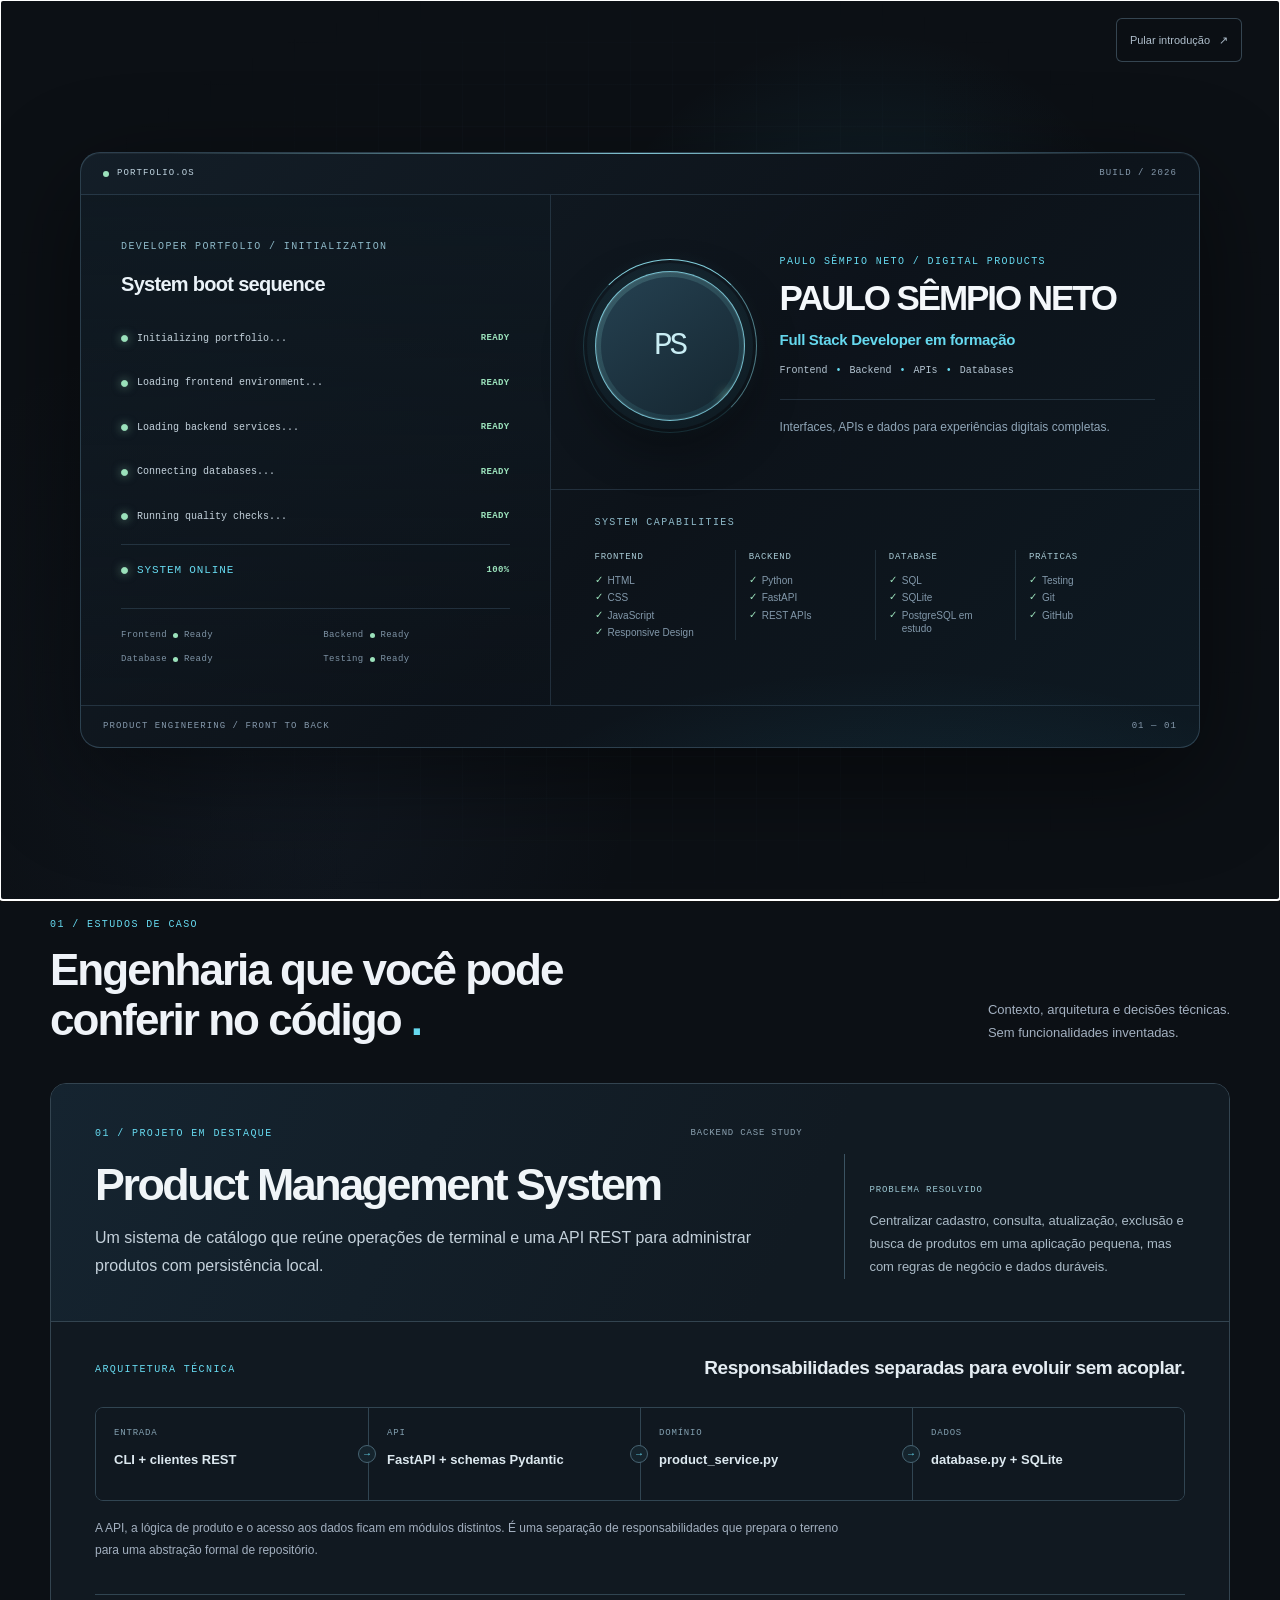
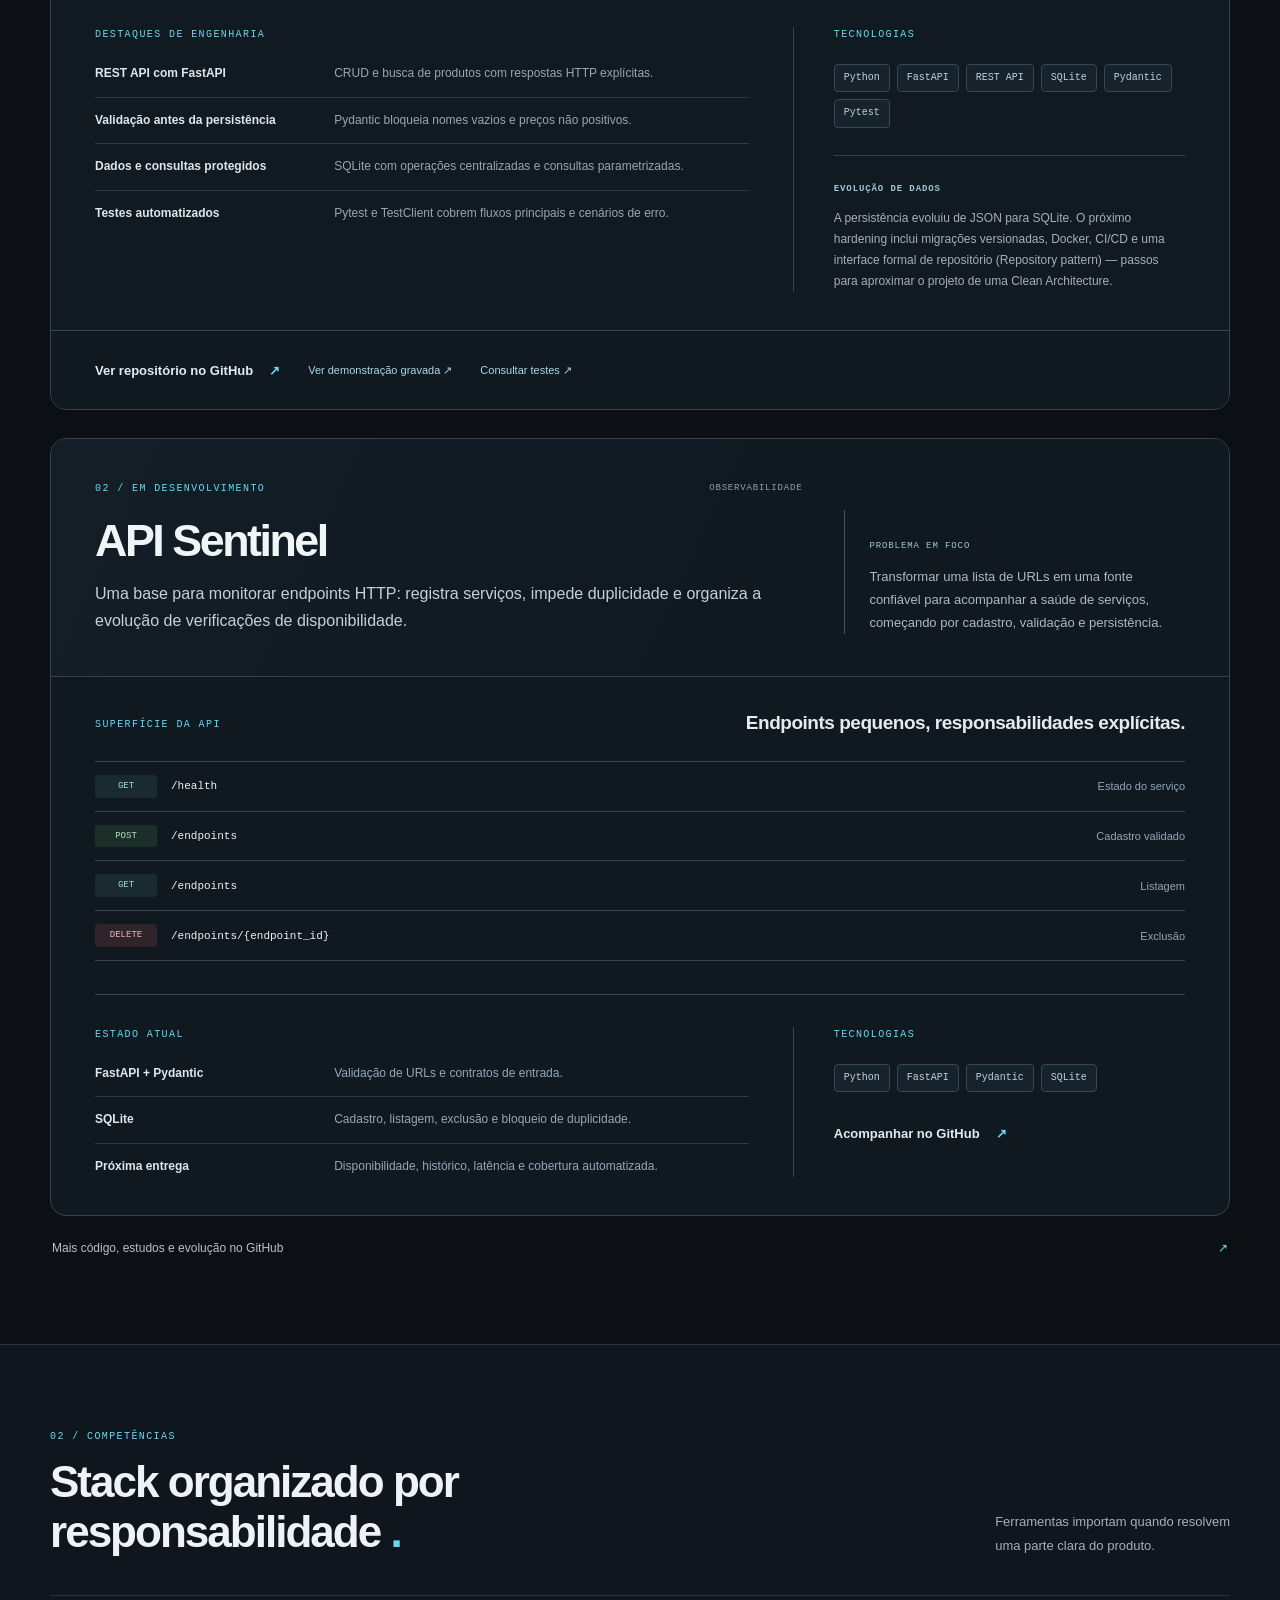
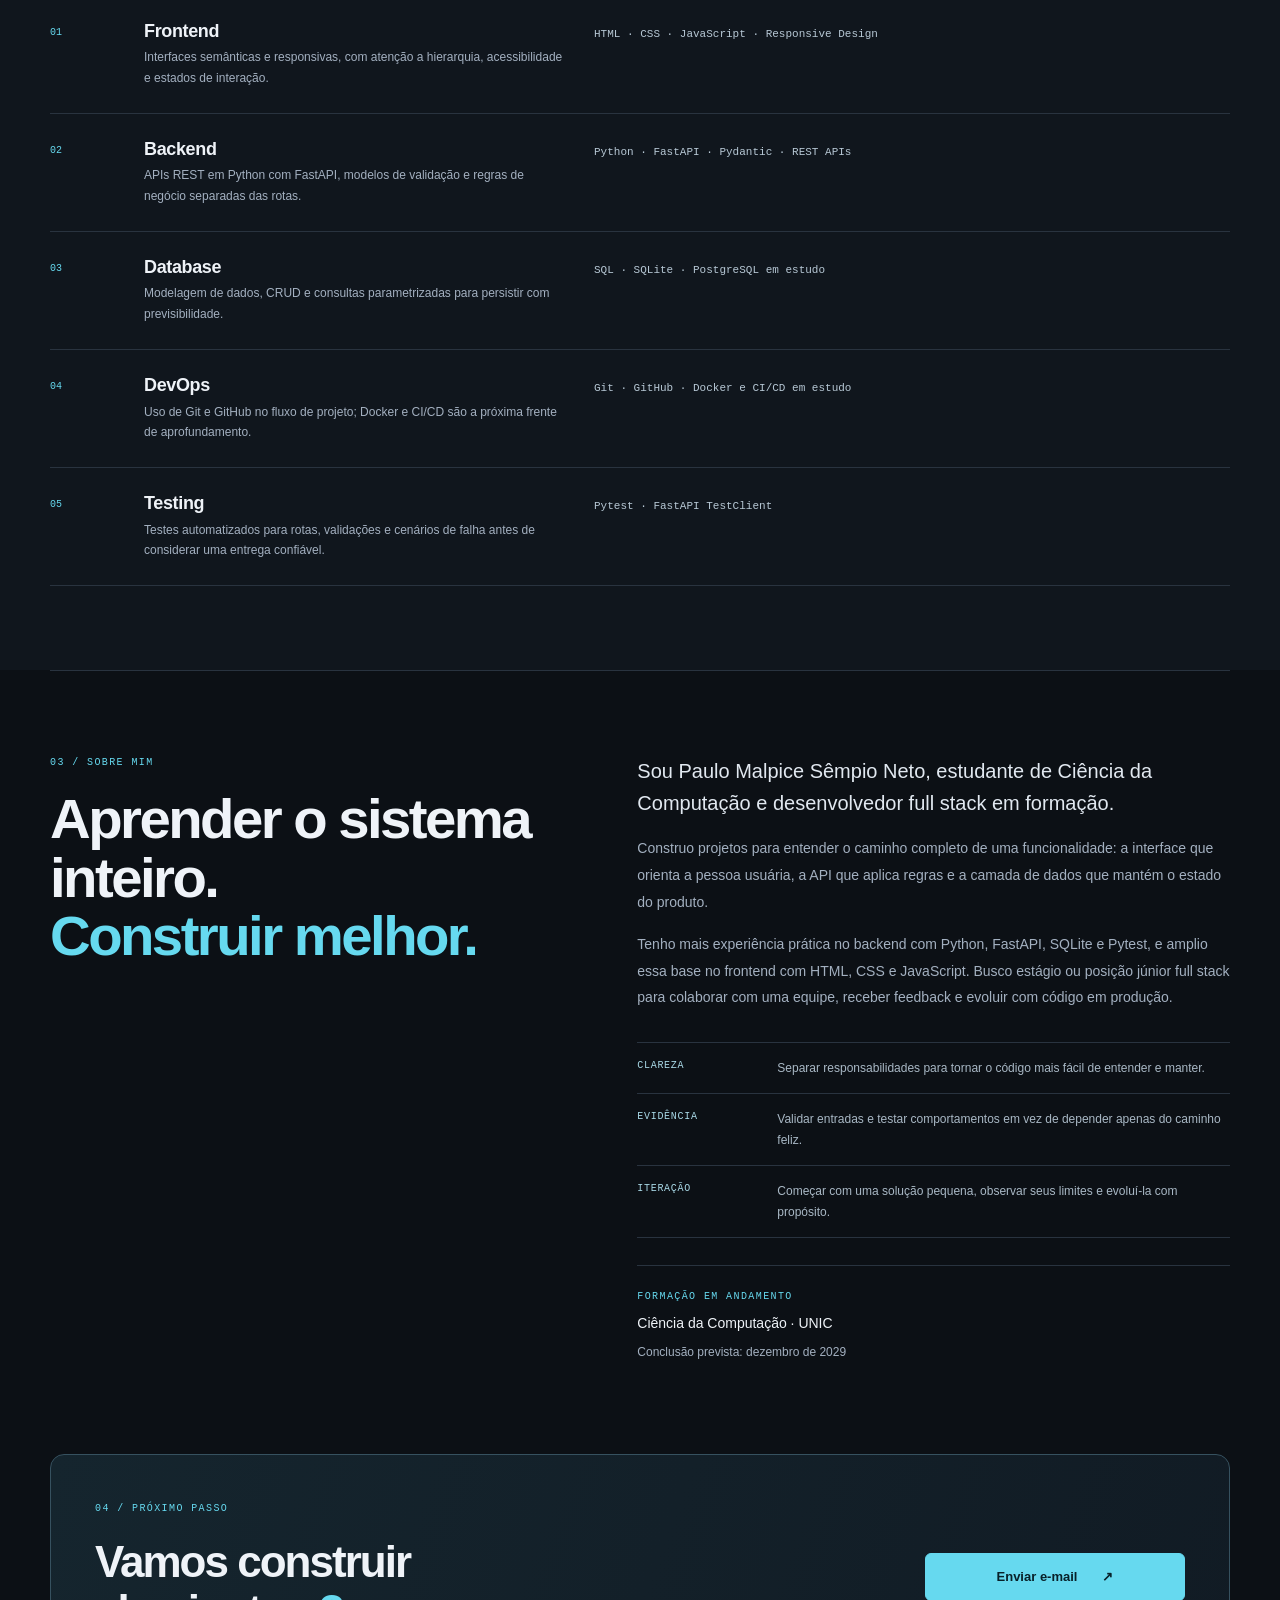
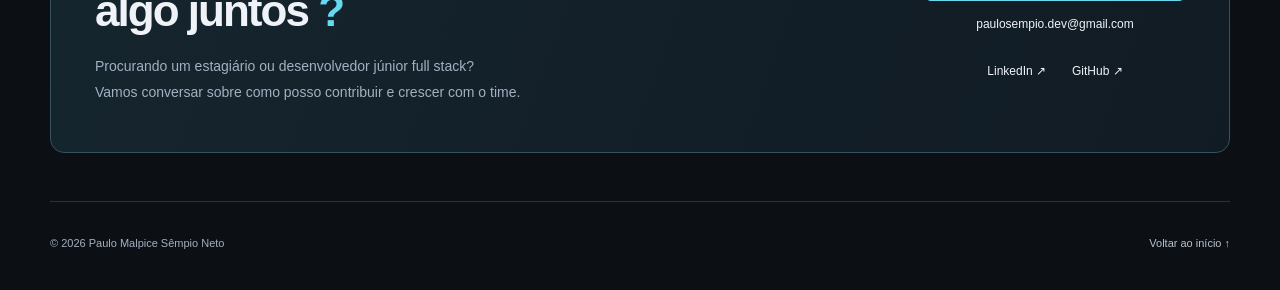
==== commit b7b0e043: "feat: refine portfolio credibility and positioning" ====
--- a/index.html
+++ b/index.html
@@ -74,9 +74,9 @@
             <div class="intro-copy">
               <p class="eyebrow">PAULO SÊMPIO NETO / DIGITAL PRODUCTS</p>
               <h1 id="intro-title">PAULO SÊMPIO NETO</h1>
-              <p class="intro-role">Full Stack Developer</p>
+              <p class="intro-role">Full Stack Developer em formação</p>
               <p class="intro-capabilities">Frontend <span>•</span> Backend <span>•</span> APIs <span>•</span> Databases</p>
-              <p class="intro-statement">Building complete digital experiences with modern technologies.</p>
+              <p class="intro-statement">Interfaces, APIs e dados para experiências digitais completas.</p>
             </div>
           </section>
           <section class="intro-stack" aria-label="Tecnologias em destaque">
@@ -104,15 +104,15 @@
                 <ul>
                   <li>SQL</li>
                   <li>SQLite</li>
-                  <li>PostgreSQL</li>
-                </ul>
-              </div>
-              <div>
-                <span>Engineering</span>
+                  <li>PostgreSQL em estudo</li>
+                </ul>
+              </div>
+              <div>
+                <span>Práticas</span>
                 <ul>
                   <li>Testing</li>
-                  <li>Docker</li>
-                  <li>CI/CD</li>
+                  <li>Git</li>
+                  <li>GitHub</li>
                 </ul>
               </div>
             </div>
@@ -444,7 +444,7 @@
             <li>
               <span class="capability-number">04</span>
               <div><h3>DevOps</h3><p>Uso de Git e GitHub no fluxo de projeto; Docker e CI/CD são a próxima frente de aprofundamento.</p></div>
-              <p class="capability-tools">Git · GitHub · Docker · CI/CD</p>
+              <p class="capability-tools">Git · GitHub · Docker e CI/CD em estudo</p>
             </li>
             <li>
               <span class="capability-number">05</span>
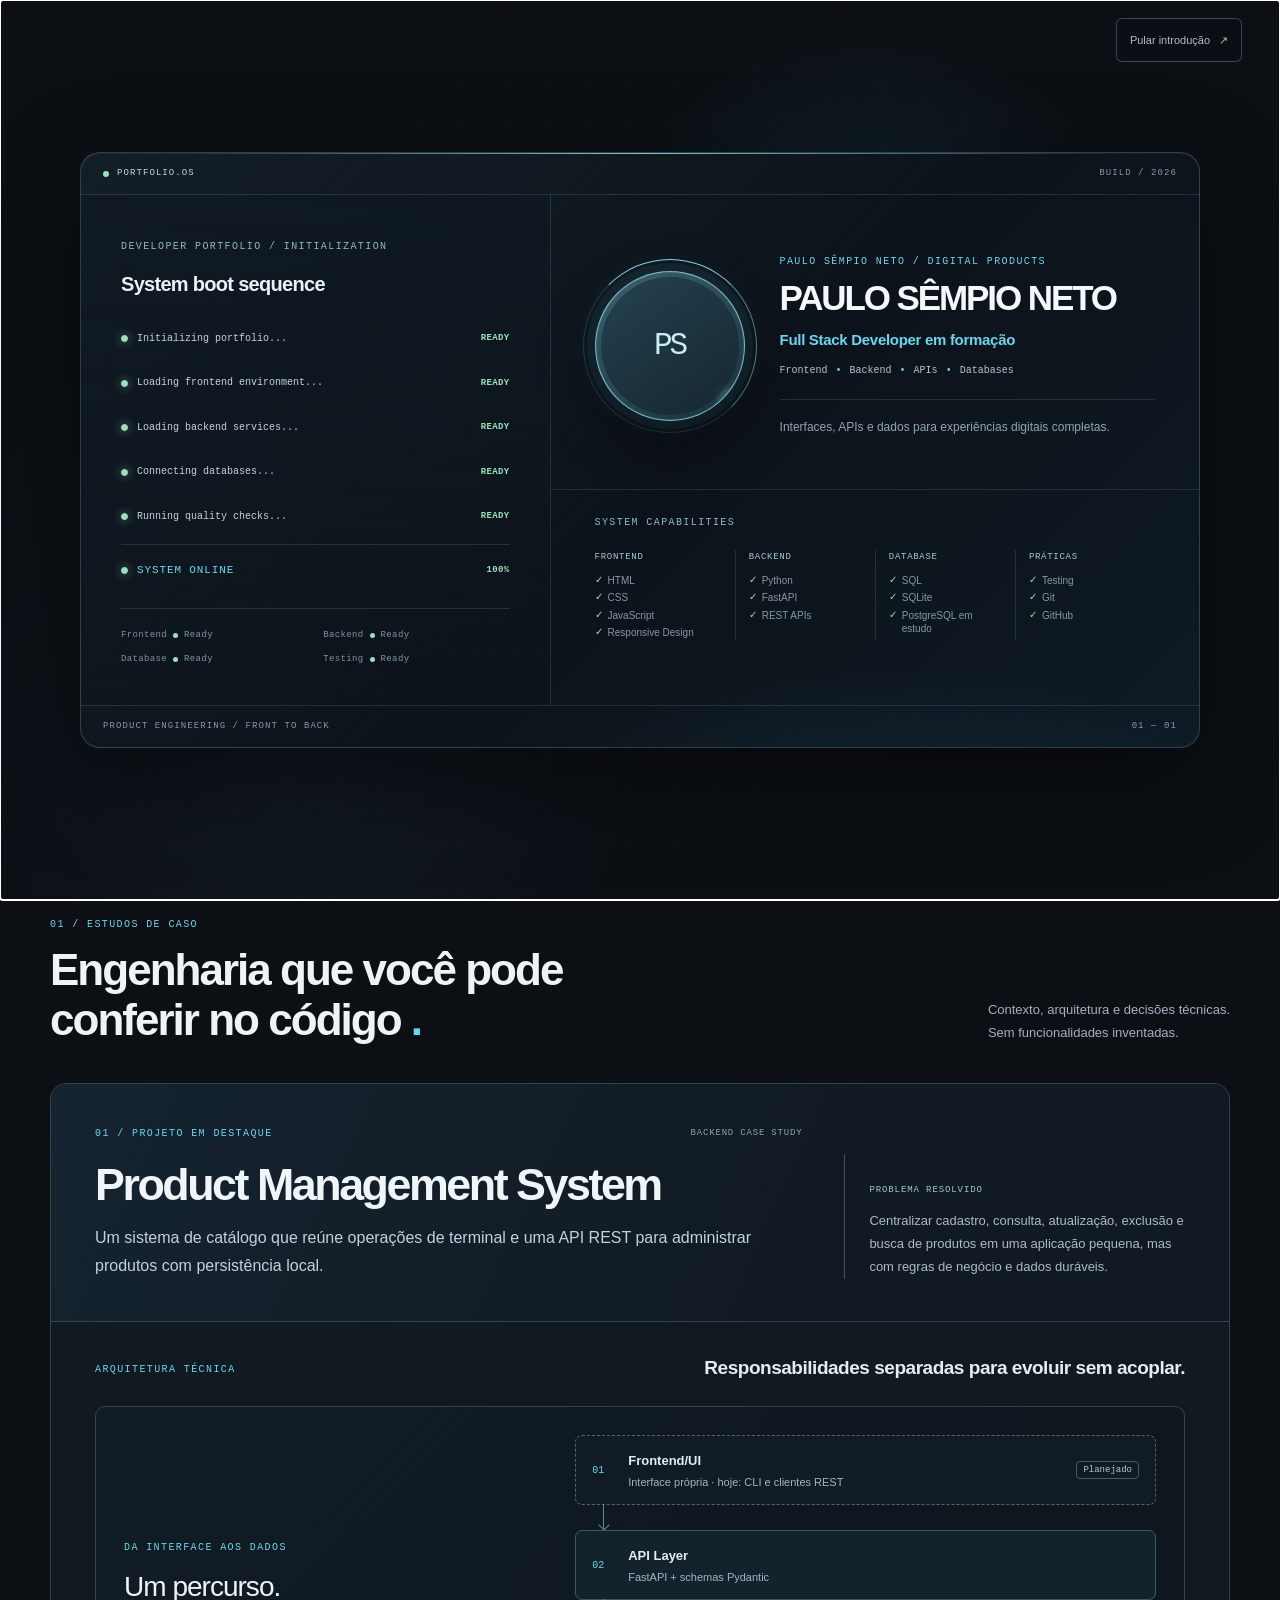
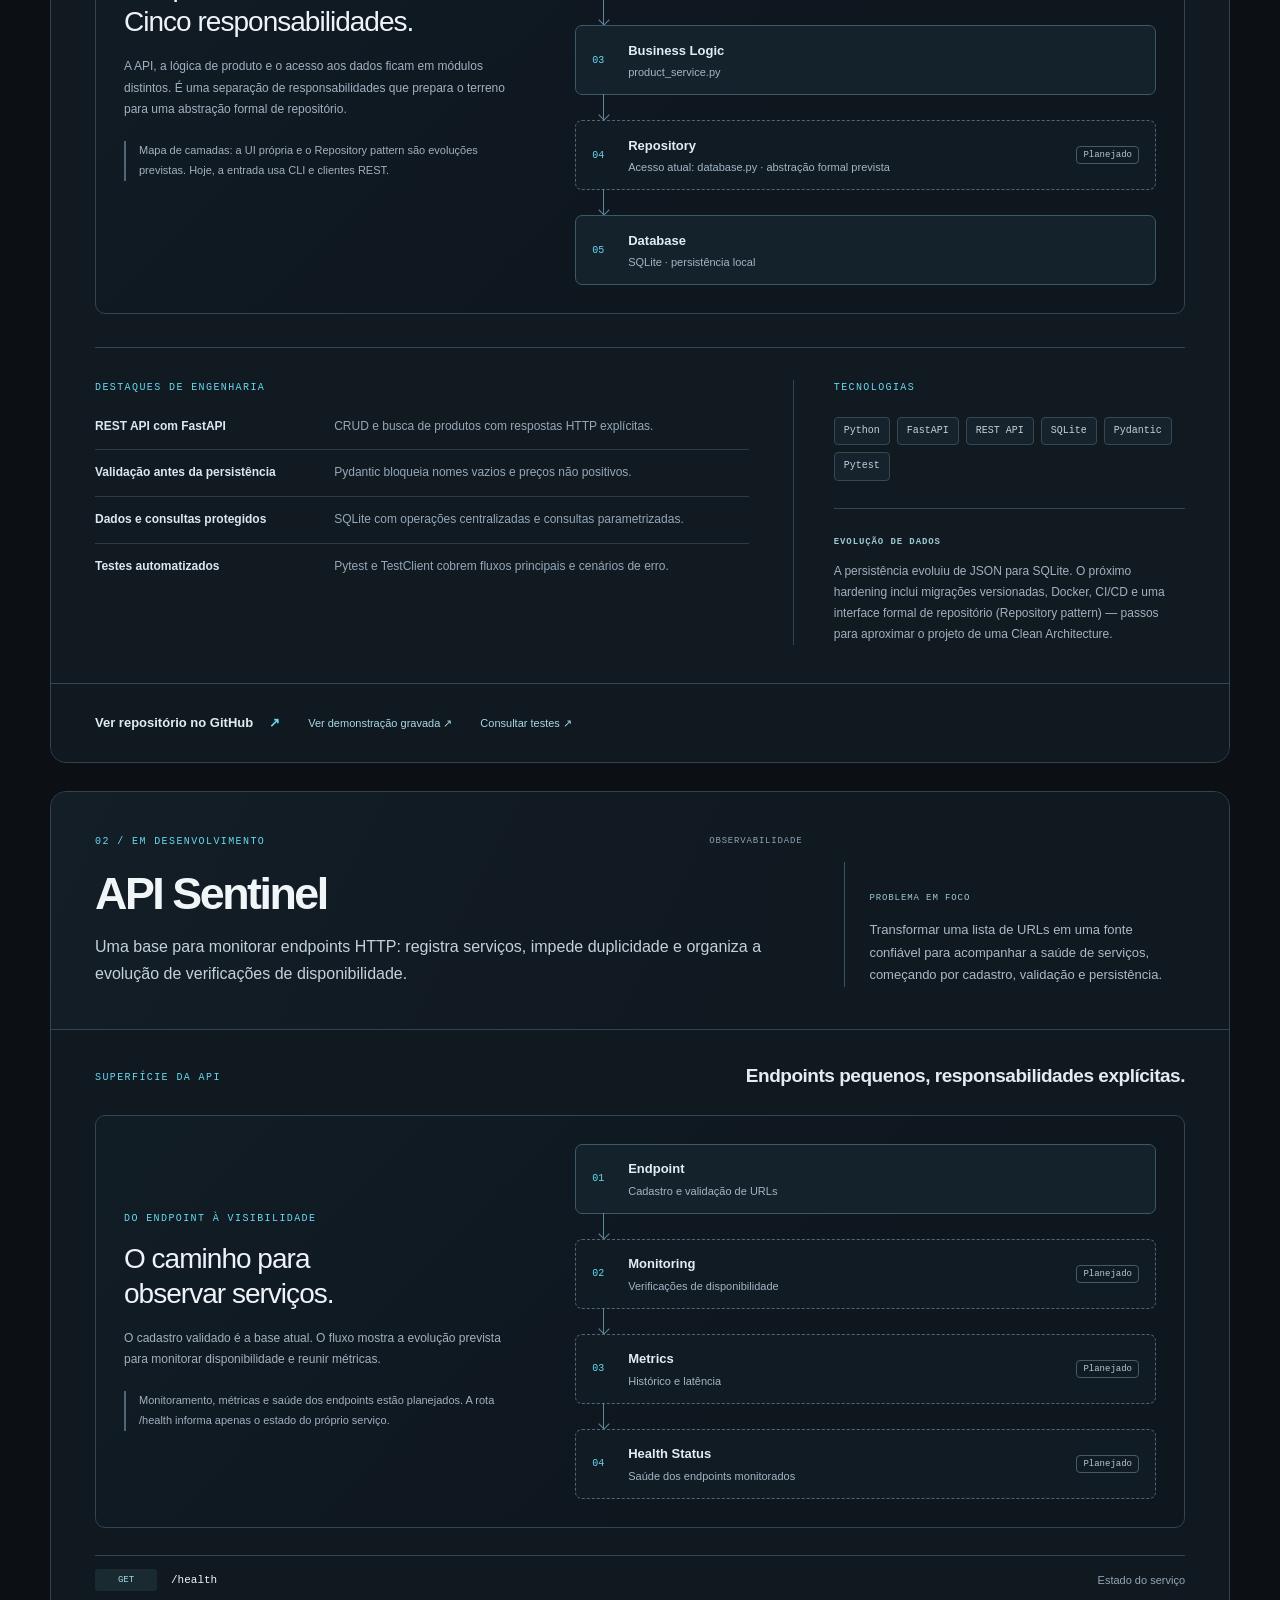
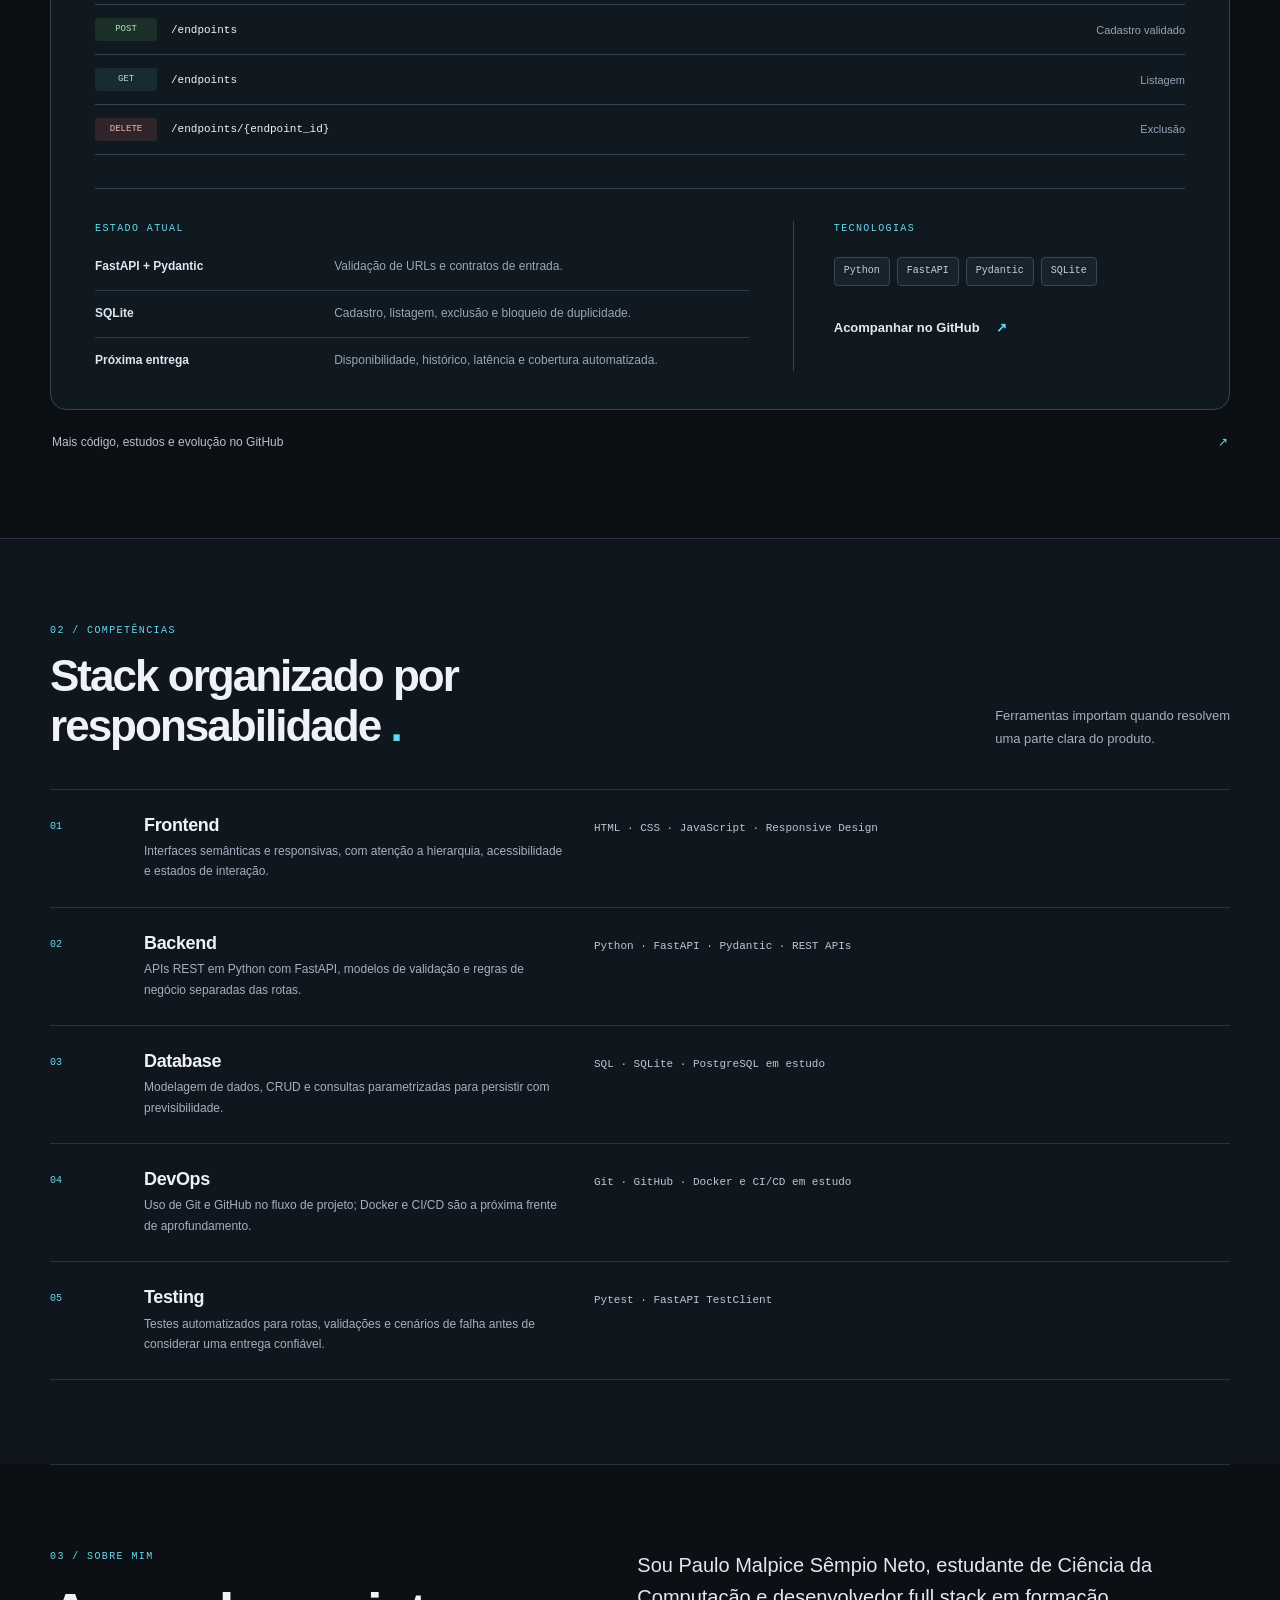
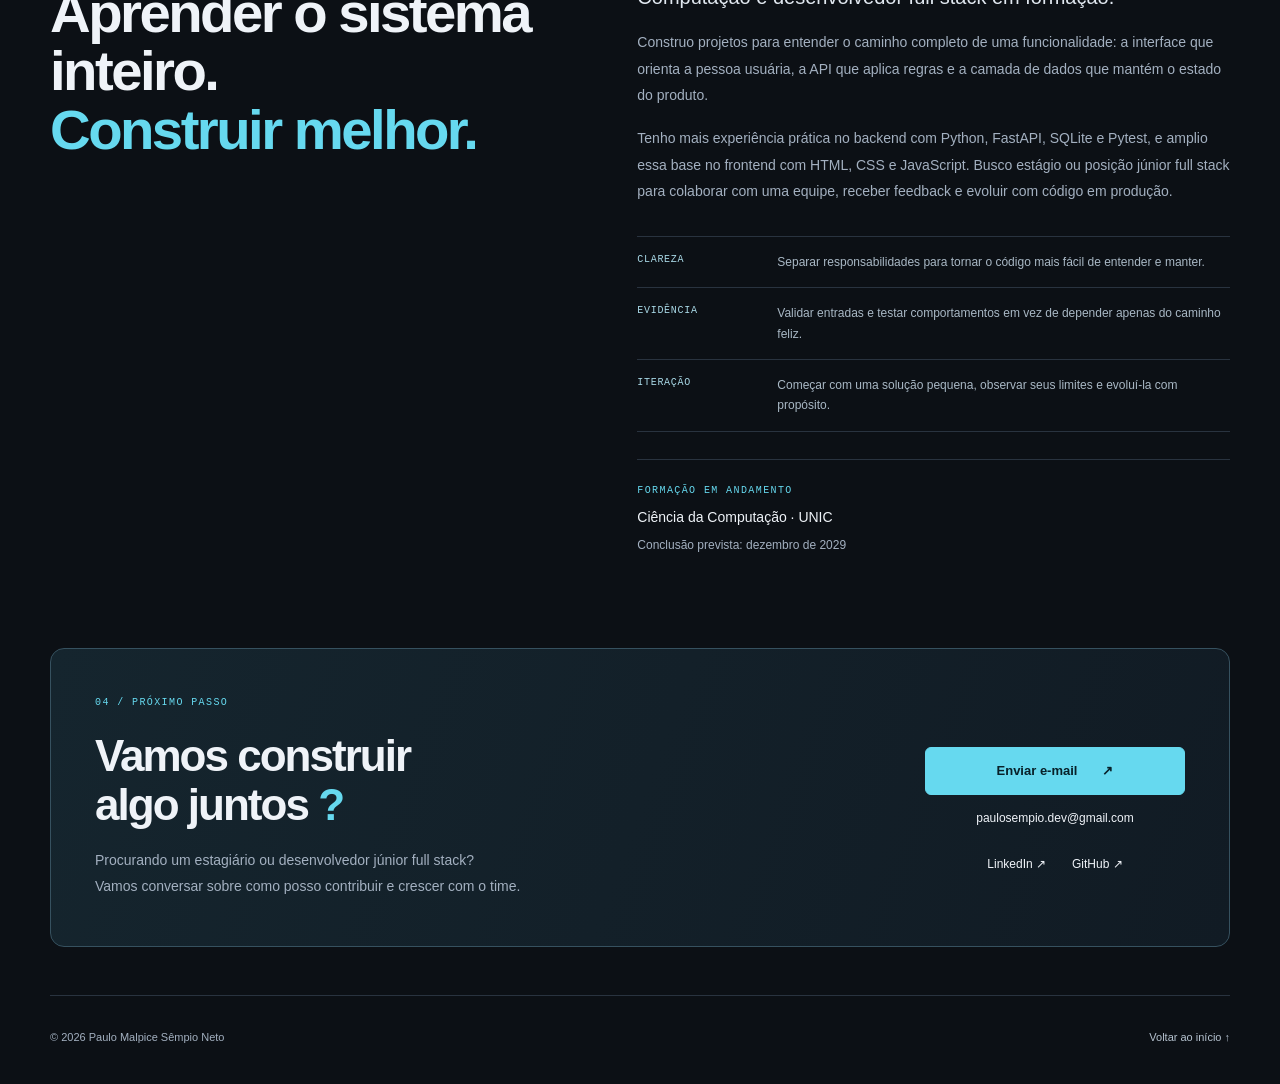
==== commit 726fca65: "feat: enhance portfolio project experience" ====
--- a/index.html
+++ b/index.html
@@ -297,13 +297,21 @@
                 <p class="eyebrow">ARQUITETURA TÉCNICA</p>
                 <h4 id="pms-architecture-title">Responsabilidades separadas para evoluir sem acoplar.</h4>
               </div>
-              <ol class="architecture-flow">
-                <li><span>Entrada</span><strong>CLI + clientes REST</strong></li>
-                <li><span>API</span><strong>FastAPI + schemas Pydantic</strong></li>
-                <li><span>Domínio</span><strong>product_service.py</strong></li>
-                <li><span>Dados</span><strong>database.py + SQLite</strong></li>
-              </ol>
-              <p class="architecture-caption">A API, a lógica de produto e o acesso aos dados ficam em módulos distintos. É uma separação de responsabilidades que prepara o terreno para uma abstração formal de repositório.</p>
+              <figure class="architecture-diagram" aria-labelledby="pms-flow-title">
+                <figcaption>
+                  <p class="eyebrow" id="pms-flow-title">DA INTERFACE AOS DADOS</p>
+                  <p class="diagram-summary">Um percurso.<br>Cinco responsabilidades.</p>
+                  <p class="architecture-caption">A API, a lógica de produto e o acesso aos dados ficam em módulos distintos. É uma separação de responsabilidades que prepara o terreno para uma abstração formal de repositório.</p>
+                  <p class="diagram-note">Mapa de camadas: a UI própria e o Repository pattern são evoluções previstas. Hoje, a entrada usa CLI e clientes REST.</p>
+                </figcaption>
+                <ol class="architecture-flow" role="list" aria-label="Camadas do Product Management System">
+                  <li class="flow-planned"><span class="flow-number" aria-hidden="true">01</span><div><strong lang="en">Frontend/UI</strong><span>Interface própria · hoje: CLI e clientes REST</span></div><span class="flow-state">Planejado</span></li>
+                  <li><span class="flow-number" aria-hidden="true">02</span><div><strong lang="en">API Layer</strong><span>FastAPI + schemas Pydantic</span></div></li>
+                  <li><span class="flow-number" aria-hidden="true">03</span><div><strong lang="en">Business Logic</strong><span>product_service.py</span></div></li>
+                  <li class="flow-planned"><span class="flow-number" aria-hidden="true">04</span><div><strong lang="en">Repository</strong><span>Acesso atual: database.py · abstração formal prevista</span></div><span class="flow-state">Planejado</span></li>
+                  <li><span class="flow-number" aria-hidden="true">05</span><div><strong lang="en">Database</strong><span>SQLite · persistência local</span></div></li>
+                </ol>
+              </figure>
             </section>
             <div class="case-columns">
               <section>
@@ -365,6 +373,20 @@
                 <p class="eyebrow">SUPERFÍCIE DA API</p>
                 <h4 id="sentinel-architecture-title">Endpoints pequenos, responsabilidades explícitas.</h4>
               </div>
+              <figure class="architecture-diagram" aria-labelledby="sentinel-flow-title">
+                <figcaption>
+                  <p class="eyebrow" id="sentinel-flow-title">DO ENDPOINT À VISIBILIDADE</p>
+                  <p class="diagram-summary">O caminho para<br>observar serviços.</p>
+                  <p class="architecture-caption">O cadastro validado é a base atual. O fluxo mostra a evolução prevista para monitorar disponibilidade e reunir métricas.</p>
+                  <p class="diagram-note">Monitoramento, métricas e saúde dos endpoints estão planejados. A rota /health informa apenas o estado do próprio serviço.</p>
+                </figcaption>
+                <ol class="architecture-flow" role="list" aria-label="Fluxo de evolução do API Sentinel">
+                  <li><span class="flow-number" aria-hidden="true">01</span><div><strong lang="en">Endpoint</strong><span>Cadastro e validação de URLs</span></div></li>
+                  <li class="flow-planned"><span class="flow-number" aria-hidden="true">02</span><div><strong lang="en">Monitoring</strong><span>Verificações de disponibilidade</span></div><span class="flow-state">Planejado</span></li>
+                  <li class="flow-planned"><span class="flow-number" aria-hidden="true">03</span><div><strong lang="en">Metrics</strong><span>Histórico e latência</span></div><span class="flow-state">Planejado</span></li>
+                  <li class="flow-planned"><span class="flow-number" aria-hidden="true">04</span><div><strong lang="en">Health Status</strong><span>Saúde dos endpoints monitorados</span></div><span class="flow-state">Planejado</span></li>
+                </ol>
+              </figure>
               <div class="endpoint-table">
                 <div><span class="method get">GET</span><code>/health</code><span>Estado do serviço</span></div>
                 <div><span class="method post">POST</span><code>/endpoints</code><span>Cadastro validado</span></div>
--- a/styles.css
+++ b/styles.css
@@ -801,10 +801,8 @@
   border-radius:6px;
   font-size:13px;
   font-weight:700;
-  transition:background .18s ease,transform .18s ease;
-}
-
-.button:hover { transform:translateY(-2px); }
+  transition:background .2s ease,border-color .2s ease,box-shadow .2s ease,transform .2s ease;
+}
 
 .primary {
   border:1px solid var(--accent);
@@ -957,6 +955,7 @@
   border:1px solid #334450;
   border-radius:16px;
   background:#111921;
+  transition:border-color .25s ease,box-shadow .25s ease;
 }
 
 .case-study+.case-study { margin-top:28px; }
@@ -1036,60 +1035,110 @@
   letter-spacing:-.025em;
 }
 
+.architecture-diagram {
+  display:grid;
+  grid-template-columns:minmax(0,.8fr) minmax(0,1.2fr);
+  align-items:center;
+  gap:clamp(28px,5vw,64px);
+  margin-top:28px;
+  padding:28px;
+  border:1px solid #314552;
+  border-radius:10px;
+  background:linear-gradient(135deg,rgba(102,217,239,.035),transparent 65%),#0e161e;
+}
+
+.diagram-summary {
+  margin-top:13px;
+  color:var(--text);
+  font-size:clamp(20px,2.3vw,28px);
+  line-height:1.25;
+  letter-spacing:-.035em;
+}
+
+.diagram-note {
+  margin-top:20px;
+  padding-left:13px;
+  border-left:2px solid #536574;
+  font-size:11px;
+  line-height:1.8;
+}
+
 .architecture-flow {
   display:grid;
-  grid-template-columns:repeat(4,1fr);
-  gap:0;
-  margin:29px 0 0;
+  gap:25px;
+  margin:0;
   padding:0;
   list-style:none;
-  border:1px solid #314552;
-  border-radius:8px;
-  overflow:hidden;
 }
 
 .architecture-flow li {
   position:relative;
-  min-height:92px;
-  padding:18px;
-  background:#101820;
-}
-
-.architecture-flow li+li { border-left:1px solid #314552; }
+  display:grid;
+  grid-template-columns:24px minmax(0,1fr) auto;
+  align-items:center;
+  gap:12px;
+  min-height:70px;
+  padding:13px 16px;
+  border:1px solid #3b5968;
+  border-radius:7px;
+  background:#14222c;
+}
+
+/* Conectores decorativos: a lista preserva a ordem de leitura. */
+.architecture-flow li:not(:last-child):before {
+  content:"";
+  position:absolute;
+  top:100%;
+  left:27px;
+  height:25px;
+  border-left:1px solid #5e8799;
+}
 
 .architecture-flow li:not(:last-child):after {
-  content:"→";
+  content:"";
   position:absolute;
-  z-index:1;
-  top:50%;
-  right:-8px;
-  display:grid;
-  width:16px;
-  height:16px;
-  place-items:center;
-  border:1px solid #476473;
-  border-radius:50%;
-  background:#15242d;
+  top:calc(100% + 17px);
+  left:24px;
+  width:7px;
+  height:7px;
+  border-right:1px solid #5e8799;
+  border-bottom:1px solid #5e8799;
+  transform:rotate(45deg);
+}
+
+.architecture-flow .flow-planned {
+  border-style:dashed;
+  border-color:#536574;
+  background:#111b24;
+}
+
+.flow-number {
   color:var(--accent);
-  font-size:10px;
-  transform:translateY(-50%);
-}
-
-.architecture-flow span {
-  display:block;
-  color:#83a0b0;
-  font-family:Consolas,"Liberation Mono",monospace;
-  font-size:9px;
-  letter-spacing:.09em;
-  text-transform:uppercase;
+  font:10px Consolas,"Liberation Mono",monospace;
 }
 
 .architecture-flow strong {
   display:block;
-  margin-top:10px;
-  color:#dce8ef;
+  color:#e1edf4;
   font-size:13px;
-  line-height:1.4;
+  font-weight:600;
+}
+
+.architecture-flow div>span {
+  display:block;
+  margin-top:3px;
+  color:#a3b5c4;
+  font-size:11px;
+  line-height:1.5;
+  overflow-wrap:anywhere;
+}
+
+.flow-state {
+  padding:3px 6px;
+  border:1px solid #465968;
+  border-radius:4px;
+  color:#b7c6d2;
+  font:9px Consolas,"Liberation Mono",monospace;
 }
 
 .architecture-caption {
@@ -1146,6 +1195,7 @@
   color:#c3d0dc;
   font-family:Consolas,"Liberation Mono",monospace;
   font-size:10px;
+  transition:color .2s ease,border-color .2s ease,background .2s ease,transform .2s ease;
 }
 
 .case-note {
@@ -1332,6 +1382,63 @@
   color:#b5c2cf;
 }
 
+/* Feedback discreto, também disponível pelo teclado. */
+nav a,.text-link,.small-link,.all-projects,.social-links a,.email-link,.site-footer a {
+  transition:color .2s ease;
+}
+
+.button>span,.text-link>span,.nav-contact>span,.all-projects>span {
+  display:inline-block;
+  transition:transform .2s ease;
+}
+
+.menu-toggle {
+  cursor:pointer;
+  transition:background .2s ease,border-color .2s ease;
+}
+
+.menu-toggle[aria-expanded="true"] {
+  border-color:var(--accent);
+  background:var(--surface-raised);
+}
+
+.case-study:focus-within {
+  border-color:#679bad;
+  box-shadow:0 12px 32px rgba(0,0,0,.16);
+}
+
+.button:focus-visible {
+  box-shadow:0 0 0 4px rgba(102,217,239,.12);
+}
+
+@media(hover:hover) and (pointer:fine) {
+  .case-study:hover {
+    border-color:#679bad;
+    box-shadow:0 12px 32px rgba(0,0,0,.22);
+  }
+
+  .tags li:hover {
+    color:#e0f7fc;
+    border-color:#679bad;
+    background:#1b303b;
+  }
+}
+
+@media(hover:hover) and (pointer:fine) and (prefers-reduced-motion:no-preference) {
+  .button:hover { transform:translateY(-2px); }
+  .tags li:hover { transform:translateY(-2px); }
+  .text-link:hover>span,.nav-contact:hover>span,.all-projects:hover>span { transform:translate(2px,-2px); }
+  .button:hover>span { transform:translateY(2px); }
+}
+
+@media(prefers-reduced-motion:no-preference) {
+  .button:active { transform:translateY(0) scale(.985); }
+}
+
+@media print {
+  .intro-screen,.site-header,.skip-link { display:none!important; }
+}
+
 /* Layouts adaptados a tablet e celular. */
 @media(min-width:1500px) {
   .hero {
@@ -1726,19 +1833,25 @@
     font-size:17px;
   }
 
-  .architecture-flow {
+  .architecture-diagram {
     grid-template-columns:1fr;
-    margin-top:21px;
-  }
-
-  .architecture-flow li+li {
-    border-top:1px solid var(--border);
-    border-left:0;
-  }
-
-  .architecture-flow li:after {
-    display:none;
-  }
+    padding:20px 16px;
+    gap:24px;
+  }
+
+  .architecture-flow li {
+    grid-template-columns:20px minmax(0,1fr);
+    gap:5px 10px;
+    padding:12px;
+  }
+
+  .flow-state {
+    grid-column:2;
+    justify-self:start;
+  }
+
+  .architecture-flow li:not(:last-child):before { left:22px; }
+  .architecture-flow li:not(:last-child):after { left:19px; }
 
   .case-columns {
     grid-template-columns:1fr;
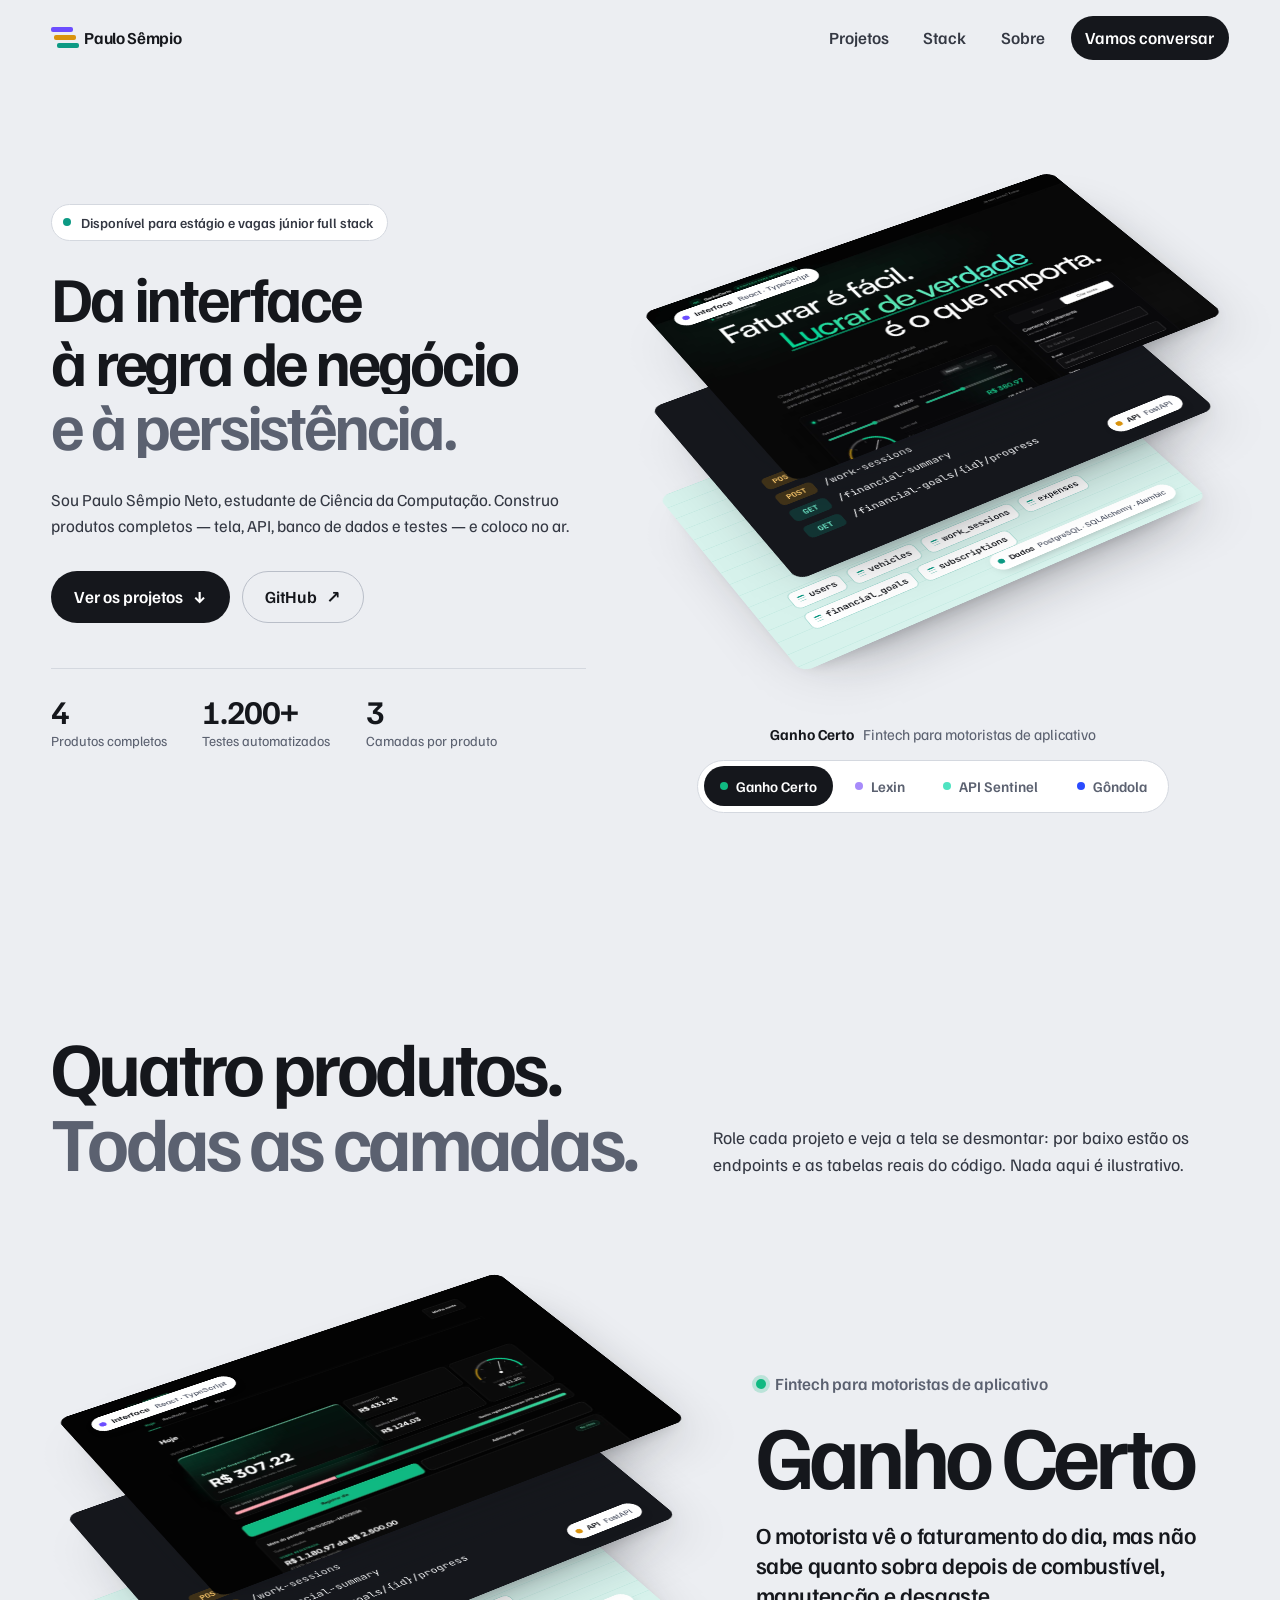
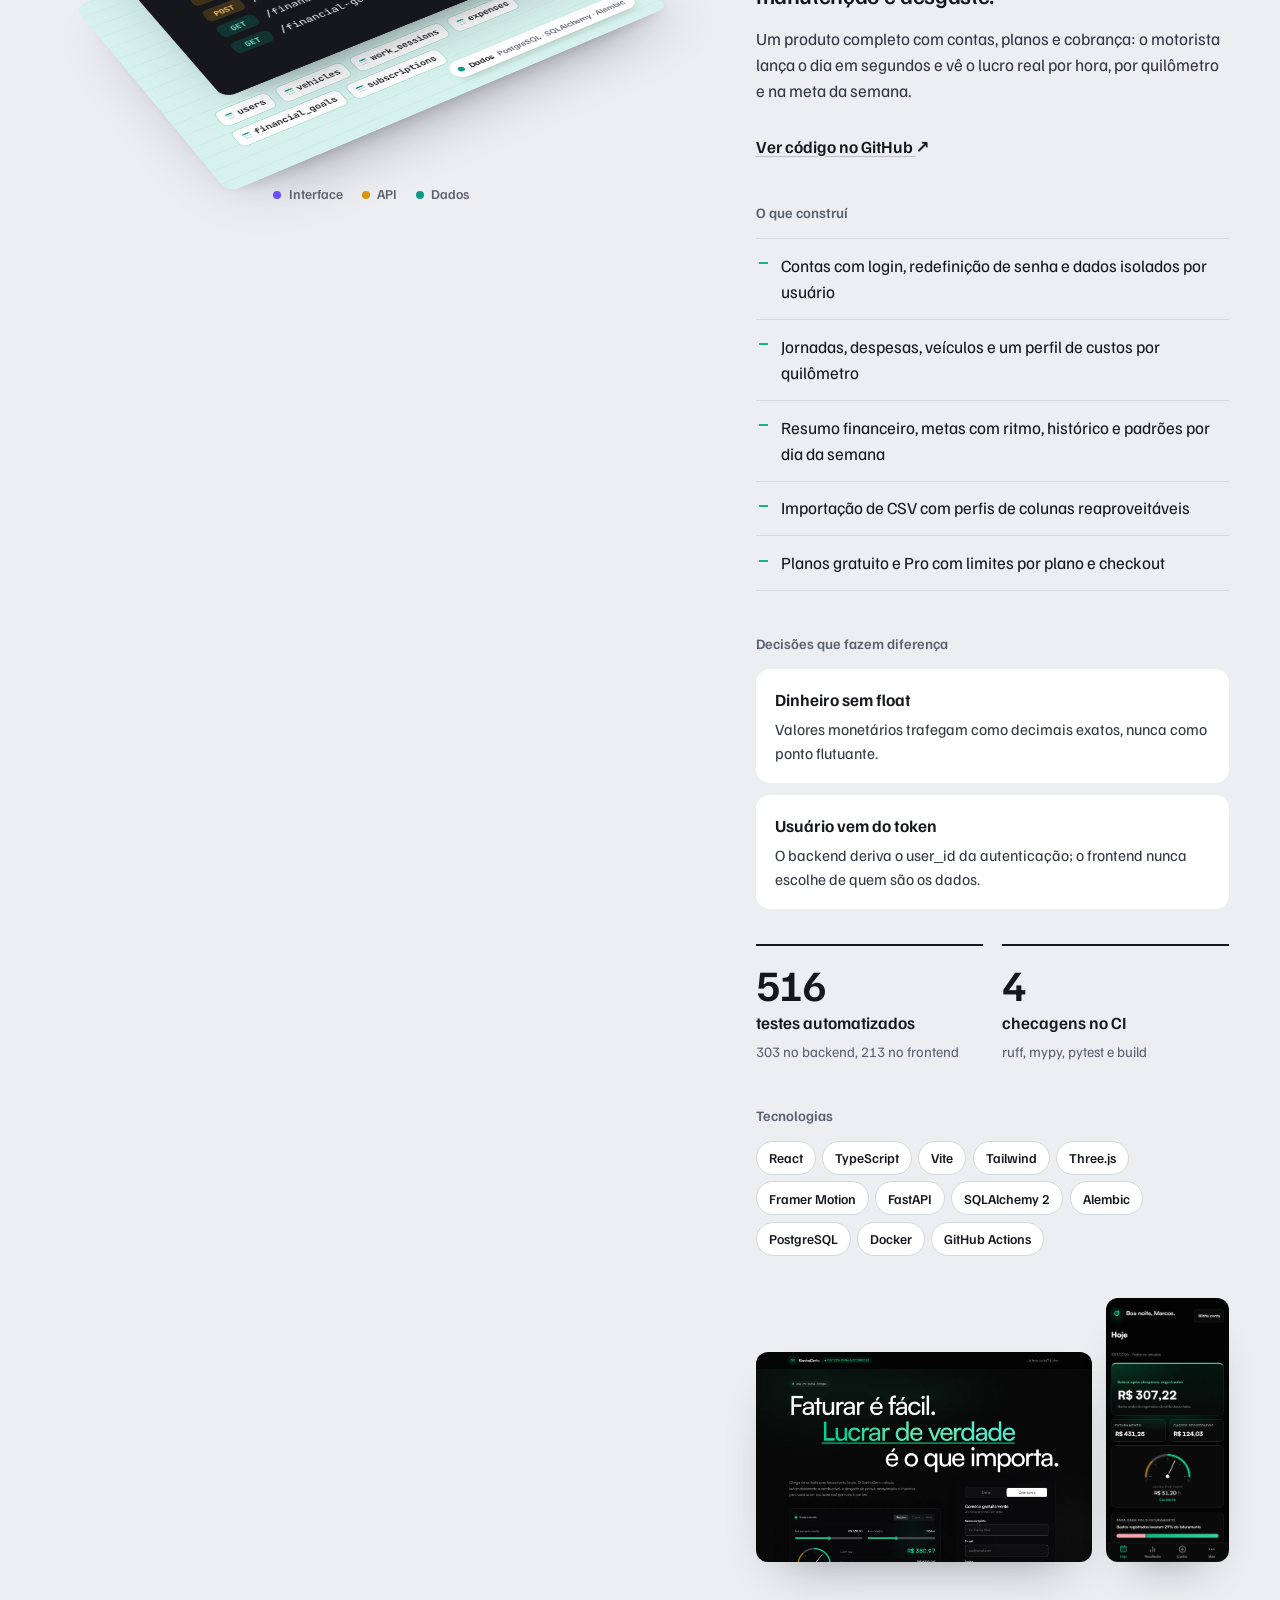
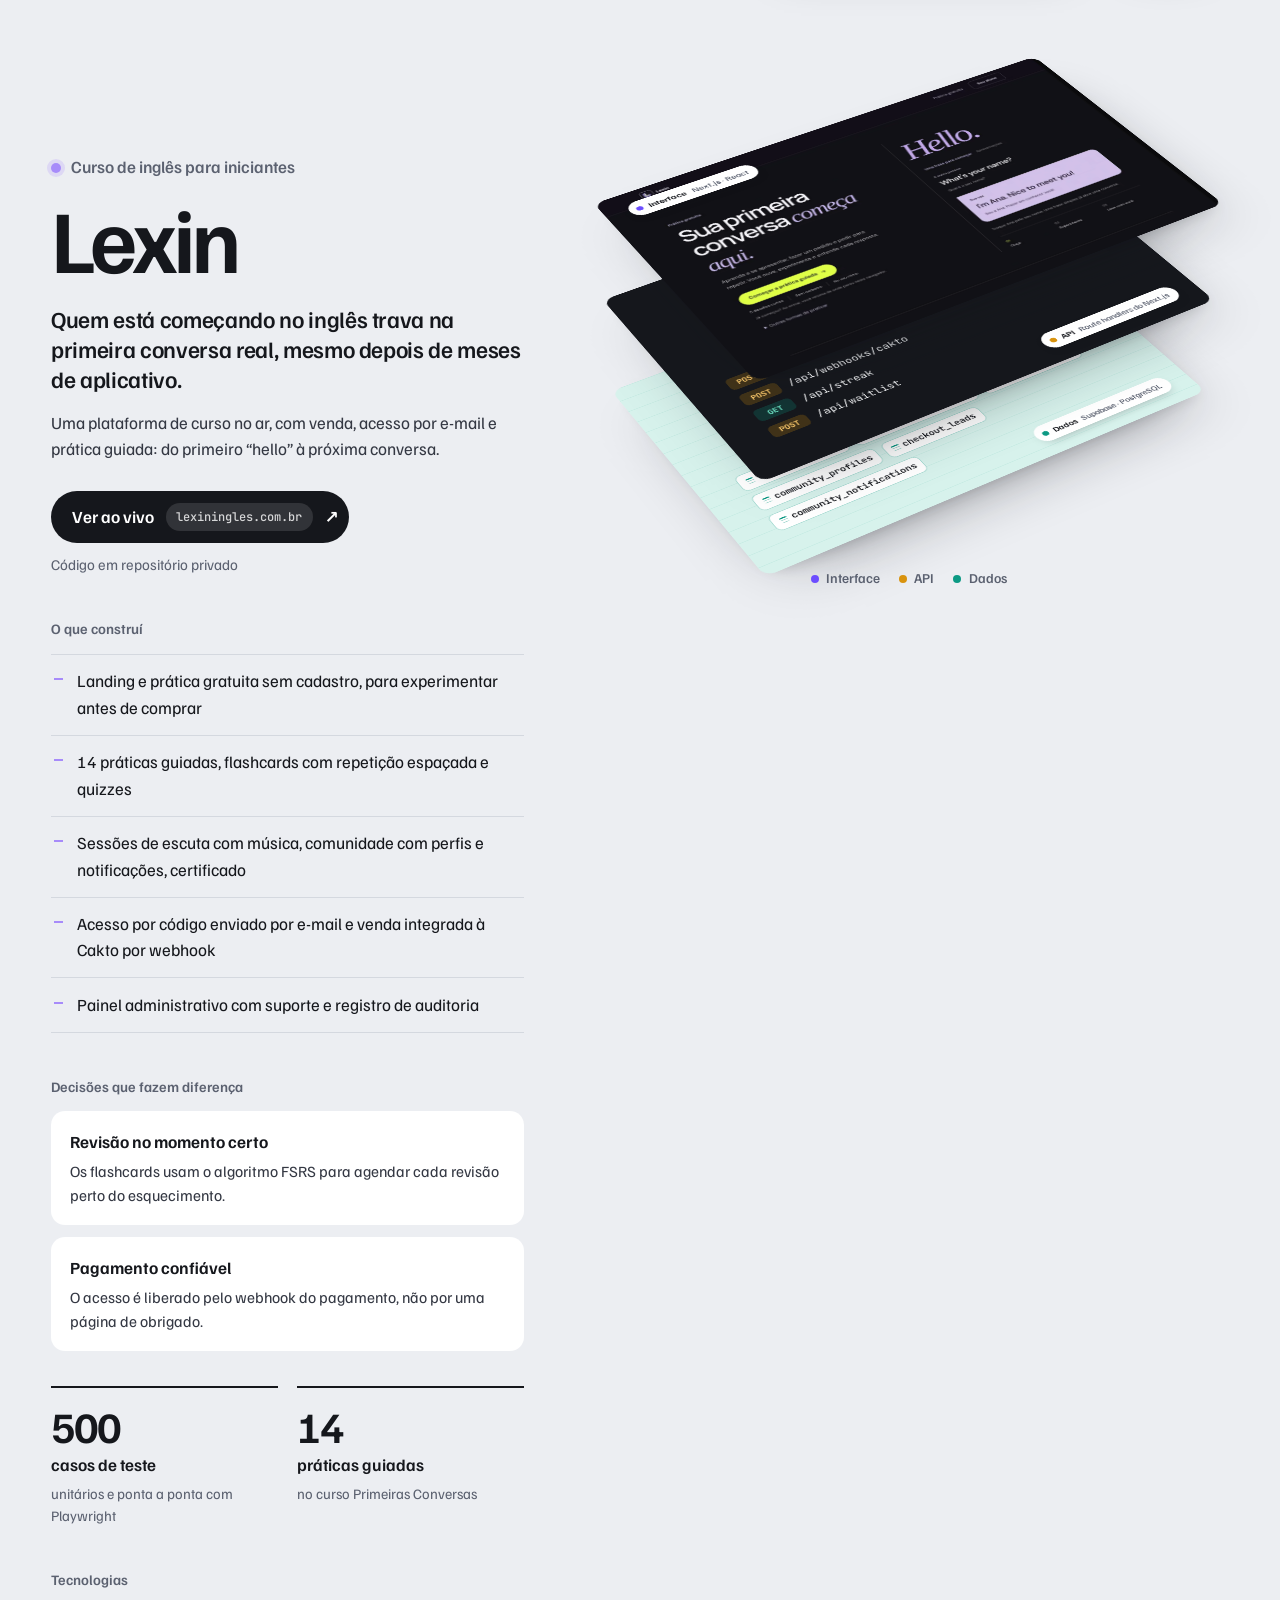
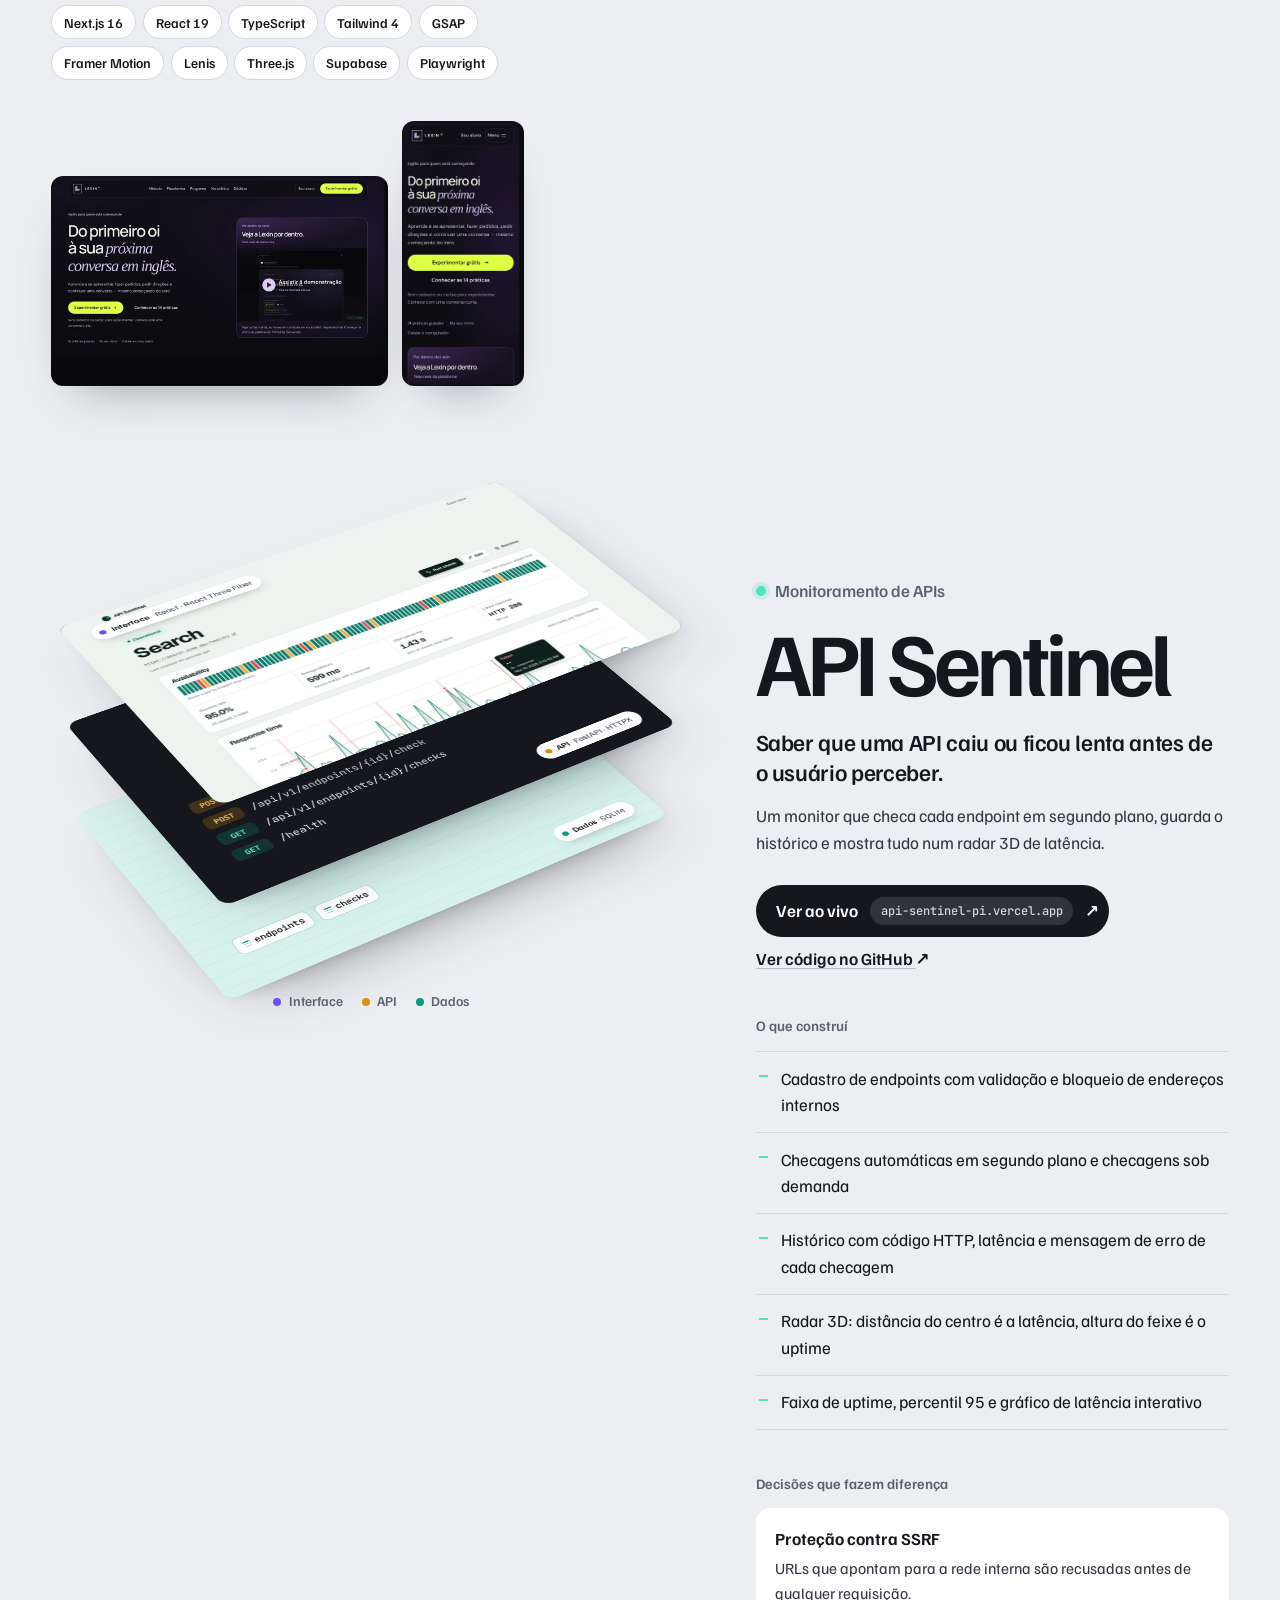
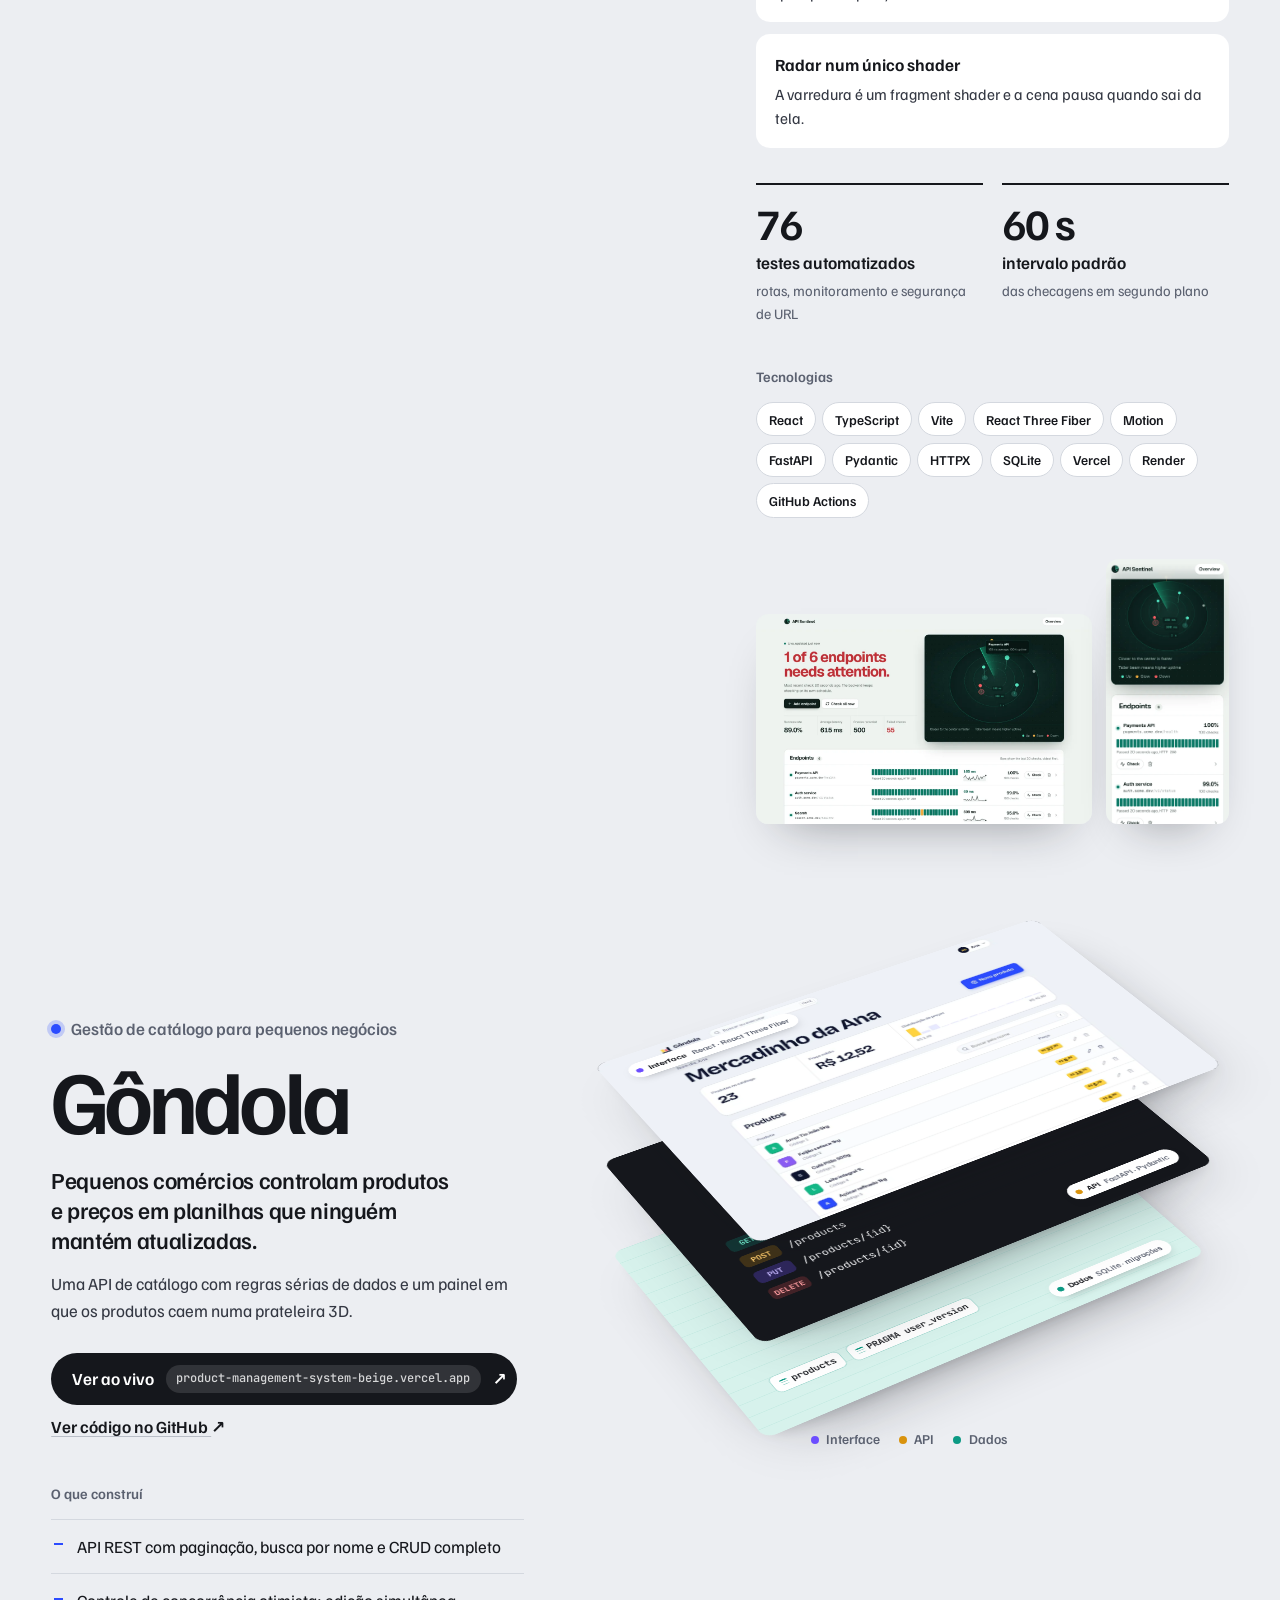
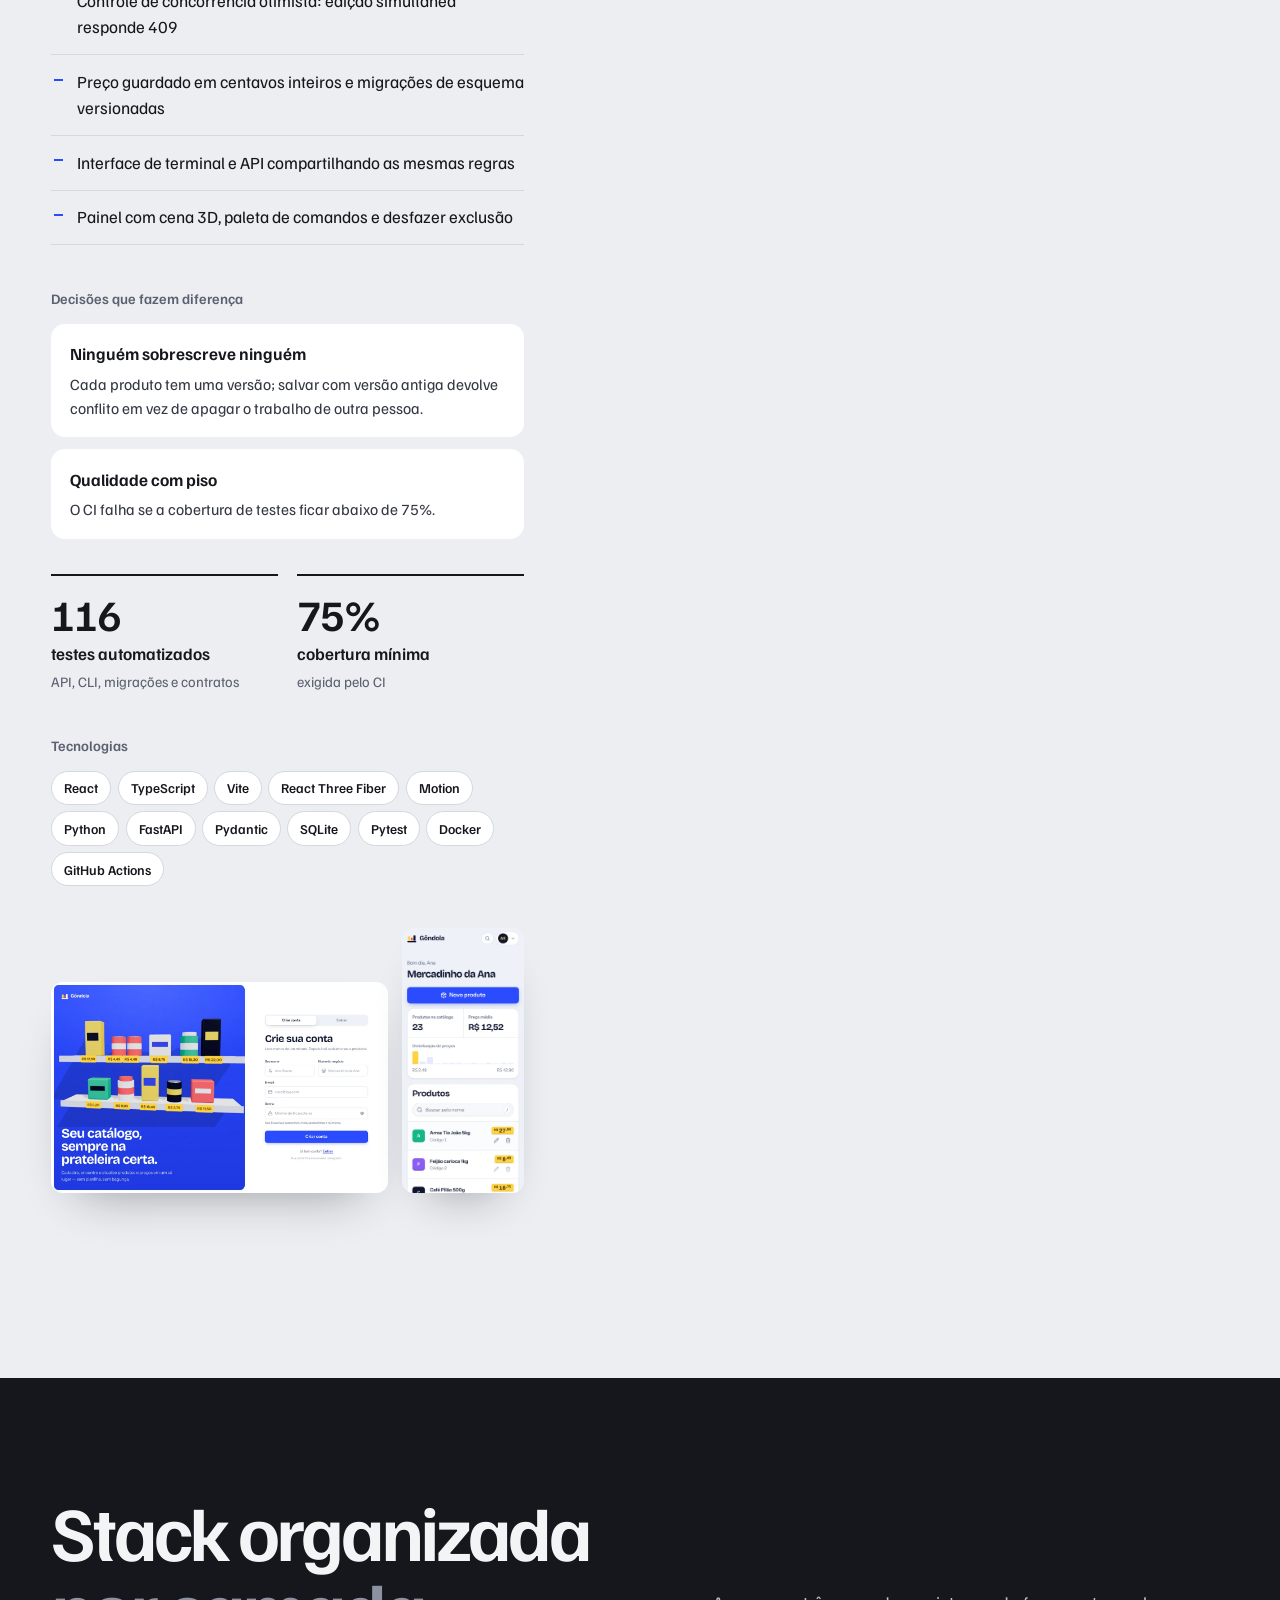
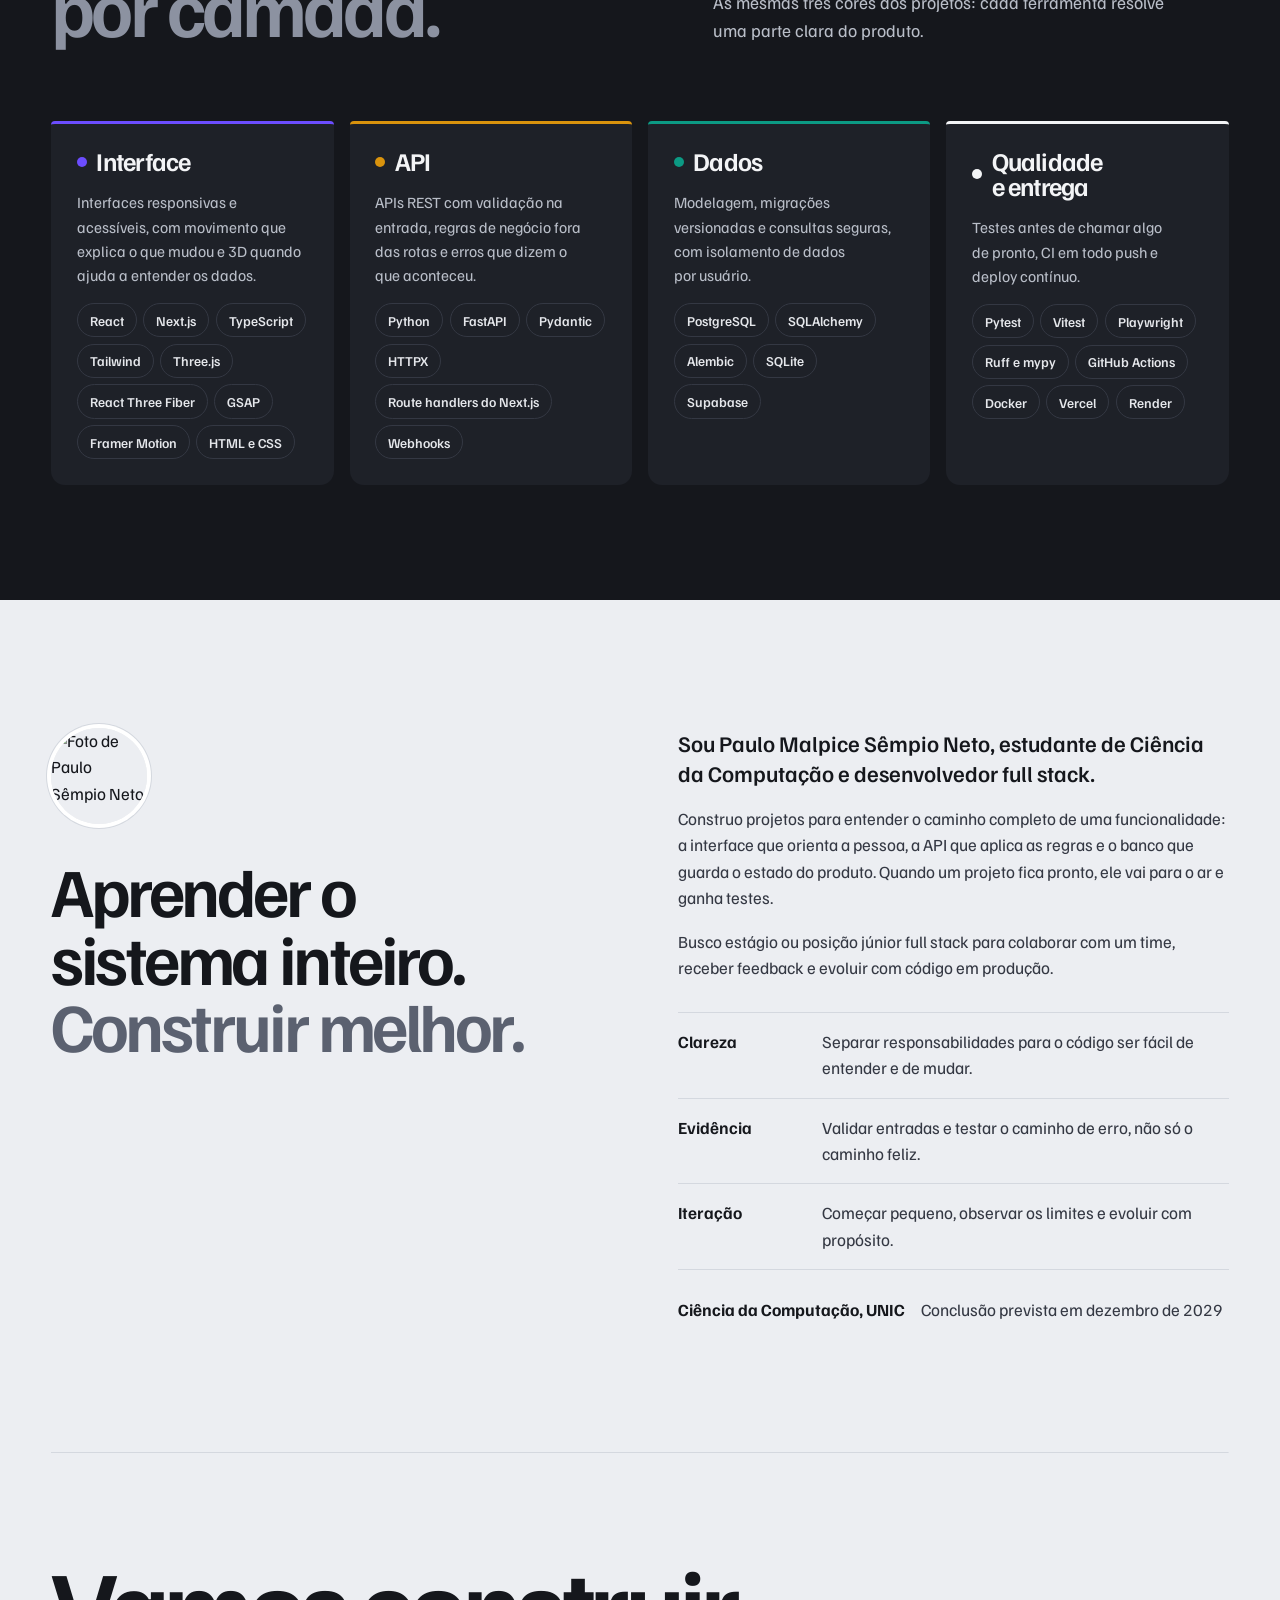
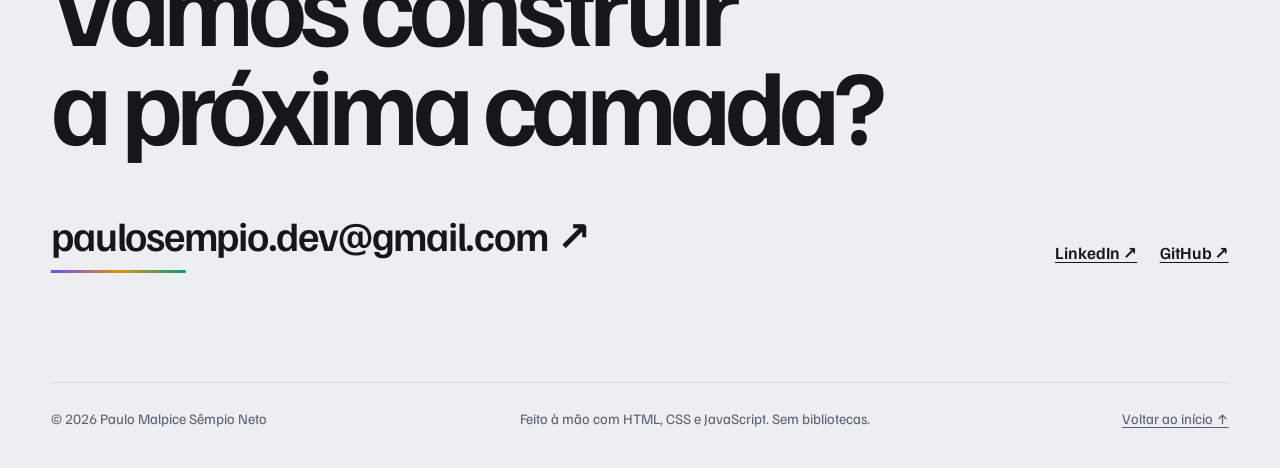
==== commit 190f7d0b: "feat: portfólio "Camadas" com Ganho Certo, Lexin, API Sentinel e Gôndola - Novo conceito visual: cad" ====
--- a/index.html
+++ b/index.html
@@ -2,576 +2,372 @@
 <html lang="pt-BR">
   <head>
     <meta charset="UTF-8">
-    <meta name="viewport" content="width=device-width, initial-scale=1">
-    <meta name="theme-color" content="#0c1015">
-    <meta name="description" content="Paulo Malpice Sêmpio Neto, desenvolvedor full stack em formação. Interfaces responsivas, APIs com Python, bancos de dados e testes para produtos digitais completos.">
-    <meta property="og:title" content="Paulo Sêmpio Neto · Full Stack Developer">
-    <meta property="og:description" content="Interfaces, APIs, bancos de dados e qualidade de software. Conheça meus projetos e minha trajetória em Ciência da Computação.">
+    <meta name="viewport" content="width=device-width, initial-scale=1, viewport-fit=cover">
+    <meta name="theme-color" content="#eceef2">
+    <meta name="description" content="Paulo Sêmpio Neto, desenvolvedor full stack. Quatro produtos completos — da interface à API e ao banco de dados — com mais de 1.200 testes automatizados.">
+    <meta property="og:title" content="Paulo Sêmpio Neto · Desenvolvedor full stack">
+    <meta property="og:description" content="Ganho Certo, Lexin, API Sentinel e Gôndola: produtos completos, da interface à persistência.">
     <meta property="og:type" content="website">
     <meta property="og:locale" content="pt_BR">
     <meta property="og:url" content="https://paulo-sempio-neto.github.io/">
+    <meta property="og:image" content="https://paulo-sempio-neto.github.io/assets/og-image.png">
+    <meta name="twitter:card" content="summary_large_image">
     <link rel="canonical" href="https://paulo-sempio-neto.github.io/">
     <link rel="icon" href="favicon.svg" type="image/svg+xml">
+    <link rel="preload" href="assets/fonts/familjen-grotesk-latin-wght-normal.woff2" as="font" type="font/woff2" crossorigin>
     <link rel="stylesheet" href="styles.css">
-    <script src="script.js" defer>
-    </script>
-    <title>
-      Paulo Sêmpio Neto · Full Stack Developer
-    </title>
+    <script src="script.js" defer></script>
+    <title>Paulo Sêmpio Neto · Desenvolvedor full stack</title>
   </head>
   <body>
-    <div class="intro-screen" id="intro-screen" role="dialog" aria-modal="true" aria-labelledby="intro-title" aria-describedby="intro-status" tabindex="-1">
-      <div class="intro-frame">
-        <div class="intro-topbar" aria-hidden="true">
-          <span class="intro-system-id"><i></i> PORTFOLIO.OS</span>
-          <span>BUILD / 2026</span>
-        </div>
-        <div class="intro-layout">
-          <section class="intro-boot" aria-hidden="true">
-            <p class="eyebrow">DEVELOPER PORTFOLIO / INITIALIZATION</p>
-            <p class="boot-title">System boot sequence</p>
-            <div class="boot-log">
-              <p class="boot-line" data-boot-line>
-                <span>Initializing portfolio...</span>
-                <b>READY</b>
-              </p>
-              <p class="boot-line" data-boot-line>
-                <span>Loading frontend environment...</span>
-                <b>READY</b>
-              </p>
-              <p class="boot-line" data-boot-line>
-                <span>Loading backend services...</span>
-                <b>READY</b>
-              </p>
-              <p class="boot-line" data-boot-line>
-                <span>Connecting databases...</span>
-                <b>READY</b>
-              </p>
-              <p class="boot-line" data-boot-line>
-                <span>Running quality checks...</span>
-                <b>READY</b>
-              </p>
-              <p class="boot-line boot-line-final" data-boot-line>
-                <span>SYSTEM ONLINE</span>
-                <b>100%</b>
-              </p>
-            </div>
-            <div class="system-readiness">
-              <span>Frontend <i></i> Ready</span>
-              <span>Backend <i></i> Ready</span>
-              <span>Database <i></i> Ready</span>
-              <span>Testing <i></i> Ready</span>
-            </div>
-          </section>
-          <section class="intro-brand">
-            <div class="intro-photo-stage" aria-hidden="true">
-              <div class="intro-photo-wrap">
-                <span class="intro-photo-fallback">PS</span>
-                <img class="intro-photo" src="https://github.com/paulo-sempio-neto.png?size=256" width="256" height="256" alt="" decoding="async" fetchpriority="high">
-                <span class="intro-status"></span>
-              </div>
-            </div>
-            <div class="intro-copy">
-              <p class="eyebrow">PAULO SÊMPIO NETO / DIGITAL PRODUCTS</p>
-              <h1 id="intro-title">PAULO SÊMPIO NETO</h1>
-              <p class="intro-role">Full Stack Developer em formação</p>
-              <p class="intro-capabilities">Frontend <span>•</span> Backend <span>•</span> APIs <span>•</span> Databases</p>
-              <p class="intro-statement">Interfaces, APIs e dados para experiências digitais completas.</p>
-            </div>
-          </section>
-          <section class="intro-stack" aria-label="Tecnologias em destaque">
-            <p class="eyebrow">SYSTEM CAPABILITIES</p>
-            <div class="stack-grid">
-              <div>
-                <span>Frontend</span>
-                <ul>
-                  <li>HTML</li>
-                  <li>CSS</li>
-                  <li>JavaScript</li>
-                  <li>Responsive Design</li>
-                </ul>
-              </div>
-              <div>
-                <span>Backend</span>
-                <ul>
-                  <li>Python</li>
-                  <li>FastAPI</li>
-                  <li>REST APIs</li>
-                </ul>
-              </div>
-              <div>
-                <span>Database</span>
-                <ul>
-                  <li>SQL</li>
-                  <li>SQLite</li>
-                  <li>PostgreSQL em estudo</li>
-                </ul>
-              </div>
-              <div>
-                <span>Práticas</span>
-                <ul>
-                  <li>Testing</li>
-                  <li>Git</li>
-                  <li>GitHub</li>
-                </ul>
-              </div>
-            </div>
-          </section>
-        </div>
-        <div class="intro-bottom" aria-hidden="true">
-          <span>PRODUCT ENGINEERING / FRONT TO BACK</span>
-          <span>01 — 01</span>
-        </div>
-      </div>
-      <p class="visually-hidden" id="intro-status" role="status" aria-live="polite" aria-atomic="true">Preparando o portfólio de Paulo Sêmpio Neto.</p>
-      <button class="intro-skip" type="button" id="intro-skip">Pular introdução <span aria-hidden="true">↗</span></button>
-    </div>
-    <a class="skip-link" href="#conteudo">
-      Pular para o conteúdo
-    </a>
+    <a class="skip-link" href="#conteudo">Pular para o conteúdo</a>
+
     <header class="site-header">
-      <div class="container header-inner">
-        <a class="brand" href="#inicio" aria-label="Paulo Sêmpio Neto — início">
-          <span class="brand-mark" aria-hidden="true">
-            p
-            <span>
-              .
-            </span>
-          </span>
-          paulo sêmpio
-          <span class="brand-end">
-            / dev
-          </span>
-        </a>
-        <button class="menu-toggle" aria-controls="navigation" aria-expanded="false" hidden>
-          Menu
-          <span aria-hidden="true">
-            ☰
-          </span>
-        </button>
-        <nav id="navigation" aria-label="Navegação principal">
-          <a href="#projetos">
-            Projetos
-          </a>
-          <a href="#competencias">
-            Competências
-          </a>
-          <a href="#sobre">
-            Sobre
-          </a>
-          <a class="nav-contact" href="#contato">
-            Vamos conversar
-            <span aria-hidden="true">
-              ↗
-            </span>
-          </a>
-        </nav>
-      </div>
+      <a class="brand" href="#inicio" aria-label="Paulo Sêmpio Neto, início">
+        <span class="brand-mark" aria-hidden="true"><i></i><i></i><i></i></span>
+        <span class="brand-name">Paulo Sêmpio</span>
+      </a>
+      <button class="menu-toggle" type="button" aria-controls="navigation" aria-expanded="false" hidden>
+        <span class="menu-label">Menu</span><span class="menu-icon" aria-hidden="true"><i></i><i></i></span>
+      </button>
+      <nav id="navigation" aria-label="Navegação principal">
+        <a href="#projetos">Projetos</a>
+        <a href="#competencias">Stack</a>
+        <a href="#sobre">Sobre</a>
+        <a class="nav-contact" href="#contato">Vamos conversar</a>
+      </nav>
     </header>
+
     <main id="conteudo">
-      <section class="hero container" id="inicio" aria-labelledby="hero-title">
+      <section class="hero" id="inicio" aria-labelledby="hero-title">
         <div class="hero-copy">
-          <p class="availability">
-            <span aria-hidden="true">
-            </span>
-            Disponível para estágio e vagas júnior full stack
-          </p>
-          <p class="eyebrow hero-name">
-            PAULO MALPICE SÊMPIO NETO / CIÊNCIA DA COMPUTAÇÃO
-          </p>
-          <h1 id="hero-title">
-            Da interface
-            <br>
-            à regra de negócio
-            <br>
-            <span>
-              e à persistência.
-            </span>
+          <p class="availability"><span aria-hidden="true"></span>Disponível para estágio e vagas júnior full stack</p>
+          <h1 id="hero-title" class="hero-title">
+            <span class="line"><span>Da interface</span></span>
+            <span class="line"><span>à regra de negócio</span></span>
+            <span class="line"><span><em>e à persistência.</em></span></span>
           </h1>
-          <p class="hero-description">
-            Estudante de Ciência da Computação e desenvolvedor full stack em formação. Construo interfaces responsivas e APIs REST com Python, priorizando validação, dados consistentes e testes automatizados.
-          </p>
-          <div class="actions">
-            <a class="button primary" href="#projetos">
-              Ver estudos de caso
-              <span aria-hidden="true">
-                ↓
-              </span>
-            </a>
-            <a class="button secondary" href="#contato">
-              Entrar em contato
-              <span aria-hidden="true">
-                ↗
-              </span>
-            </a>
-          </div>
-          <div class="hero-signals" aria-label="Foco técnico">
-            <span>Frontend responsivo</span>
-            <span>APIs REST</span>
-            <span>SQLite &amp; SQL</span>
-            <span>Testes automatizados</span>
-          </div>
-        </div>
-        <aside class="engineering-overview" aria-labelledby="engineering-title">
-          <div class="overview-bar">
-            <span class="tiny-square" aria-hidden="true"></span>
-            ENGINEERING MINDSET
-            <span>01 / 04</span>
-          </div>
-          <div class="overview-copy">
-            <p class="eyebrow">COMO PENSO UM PRODUTO</p>
-            <h2 id="engineering-title">Cada camada precisa justificar a próxima.</h2>
-            <p>Do fluxo da pessoa usuária à resposta da API, procuro deixar responsabilidades claras, dados validados e comportamento verificável.</p>
-          </div>
-          <ol class="engineering-pipeline">
-            <li>
-              <span>01</span>
-              <div>
-                <strong>Experiência</strong>
-                <p>Interface clara, responsiva e acessível.</p>
-              </div>
-            </li>
-            <li>
-              <span>02</span>
-              <div>
-                <strong>Regras</strong>
-                <p>Validação e lógica de negócio na API.</p>
-              </div>
-            </li>
-            <li>
-              <span>03</span>
-              <div>
-                <strong>Dados</strong>
-                <p>Persistência SQL e consultas parametrizadas.</p>
-              </div>
-            </li>
-            <li>
-              <span>04</span>
-              <div>
-                <strong>Confiança</strong>
-                <p>Testes para caminhos esperados e de erro.</p>
-              </div>
-            </li>
-          </ol>
-        </aside>
-      </section>
-      <section class="section container" id="projetos" aria-labelledby="projects-title">
-        <div class="section-heading">
-          <div>
-            <p class="eyebrow">
-              01 / ESTUDOS DE CASO
-            </p>
-            <h2 id="projects-title">
-              Engenharia que você pode
-              <br>
-              conferir no código
-              <span>
-                .
-              </span>
-            </h2>
-          </div>
-          <p>
-            Contexto, arquitetura e decisões técnicas.
-            <br>
-            Sem funcionalidades inventadas.
-          </p>
-        </div>
-        <article class="case-study case-study-featured">
-          <header class="case-study-header">
-            <div>
-              <div class="case-topline">
-                <span class="eyebrow">01 / PROJETO EM DESTAQUE</span>
-                <span>BACKEND CASE STUDY</span>
-              </div>
-              <h3>Product Management System</h3>
-              <p class="case-lead">Um sistema de catálogo que reúne operações de terminal e uma API REST para administrar produtos com persistência local.</p>
-            </div>
-            <div class="case-problem">
-              <span>Problema resolvido</span>
-              <p>Centralizar cadastro, consulta, atualização, exclusão e busca de produtos em uma aplicação pequena, mas com regras de negócio e dados duráveis.</p>
-            </div>
-          </header>
-          <div class="case-study-body">
-            <section class="case-architecture" aria-labelledby="pms-architecture-title">
-              <div class="case-section-heading">
-                <p class="eyebrow">ARQUITETURA TÉCNICA</p>
-                <h4 id="pms-architecture-title">Responsabilidades separadas para evoluir sem acoplar.</h4>
-              </div>
-              <figure class="architecture-diagram" aria-labelledby="pms-flow-title">
-                <figcaption>
-                  <p class="eyebrow" id="pms-flow-title">DA INTERFACE AOS DADOS</p>
-                  <p class="diagram-summary">Um percurso.<br>Cinco responsabilidades.</p>
-                  <p class="architecture-caption">A API, a lógica de produto e o acesso aos dados ficam em módulos distintos. É uma separação de responsabilidades que prepara o terreno para uma abstração formal de repositório.</p>
-                  <p class="diagram-note">Mapa de camadas: a UI própria e o Repository pattern são evoluções previstas. Hoje, a entrada usa CLI e clientes REST.</p>
-                </figcaption>
-                <ol class="architecture-flow" role="list" aria-label="Camadas do Product Management System">
-                  <li class="flow-planned"><span class="flow-number" aria-hidden="true">01</span><div><strong lang="en">Frontend/UI</strong><span>Interface própria · hoje: CLI e clientes REST</span></div><span class="flow-state">Planejado</span></li>
-                  <li><span class="flow-number" aria-hidden="true">02</span><div><strong lang="en">API Layer</strong><span>FastAPI + schemas Pydantic</span></div></li>
-                  <li><span class="flow-number" aria-hidden="true">03</span><div><strong lang="en">Business Logic</strong><span>product_service.py</span></div></li>
-                  <li class="flow-planned"><span class="flow-number" aria-hidden="true">04</span><div><strong lang="en">Repository</strong><span>Acesso atual: database.py · abstração formal prevista</span></div><span class="flow-state">Planejado</span></li>
-                  <li><span class="flow-number" aria-hidden="true">05</span><div><strong lang="en">Database</strong><span>SQLite · persistência local</span></div></li>
-                </ol>
-              </figure>
-            </section>
-            <div class="case-columns">
-              <section>
-                <p class="eyebrow">DESTAQUES DE ENGENHARIA</p>
-                <ul class="evidence-list">
-                  <li><strong>REST API com FastAPI</strong><span>CRUD e busca de produtos com respostas HTTP explícitas.</span></li>
-                  <li><strong>Validação antes da persistência</strong><span>Pydantic bloqueia nomes vazios e preços não positivos.</span></li>
-                  <li><strong>Dados e consultas protegidos</strong><span>SQLite com operações centralizadas e consultas parametrizadas.</span></li>
-                  <li><strong>Testes automatizados</strong><span>Pytest e TestClient cobrem fluxos principais e cenários de erro.</span></li>
-                </ul>
-              </section>
-              <section>
-                <p class="eyebrow">TECNOLOGIAS</p>
-                <ul class="tags" aria-label="Tecnologias do Product Management System">
-                  <li>Python</li>
-                  <li>FastAPI</li>
-                  <li>REST API</li>
-                  <li>SQLite</li>
-                  <li>Pydantic</li>
-                  <li>Pytest</li>
-                </ul>
-                <div class="case-note">
-                  <strong>Evolução de dados</strong>
-                  <p>A persistência evoluiu de JSON para SQLite. O próximo hardening inclui migrações versionadas, Docker, CI/CD e uma interface formal de repositório (Repository pattern) — passos para aproximar o projeto de uma Clean Architecture.</p>
-                </div>
-              </section>
-            </div>
-          </div>
-          <footer class="case-study-footer">
-            <a class="text-link" href="https://github.com/paulo-sempio-neto/Product-Management-System">
-              Ver repositório no GitHub <span aria-hidden="true">↗</span>
-            </a>
-            <a class="small-link" href="https://github.com/paulo-sempio-neto/Product-Management-System/blob/2db6654e2bc84432c4bd6b3b09694eb597b73d76/assets/product-management-demo.gif">
-              Ver demonstração gravada ↗
-            </a>
-            <a class="small-link" href="https://github.com/paulo-sempio-neto/Product-Management-System/tree/2db6654e2bc84432c4bd6b3b09694eb597b73d76/tests">
-              Consultar testes ↗
-            </a>
-          </footer>
-        </article>
-        <article class="case-study case-study-secondary">
-          <header class="case-study-header">
-            <div>
-              <div class="case-topline">
-                <span class="eyebrow">02 / EM DESENVOLVIMENTO</span>
-                <span>OBSERVABILIDADE</span>
-              </div>
-              <h3>API Sentinel</h3>
-              <p class="case-lead">Uma base para monitorar endpoints HTTP: registra serviços, impede duplicidade e organiza a evolução de verificações de disponibilidade.</p>
-            </div>
-            <div class="case-problem">
-              <span>Problema em foco</span>
-              <p>Transformar uma lista de URLs em uma fonte confiável para acompanhar a saúde de serviços, começando por cadastro, validação e persistência.</p>
-            </div>
-          </header>
-          <div class="case-study-body case-sentinel-body">
-            <section class="case-architecture" aria-labelledby="sentinel-architecture-title">
-              <div class="case-section-heading">
-                <p class="eyebrow">SUPERFÍCIE DA API</p>
-                <h4 id="sentinel-architecture-title">Endpoints pequenos, responsabilidades explícitas.</h4>
-              </div>
-              <figure class="architecture-diagram" aria-labelledby="sentinel-flow-title">
-                <figcaption>
-                  <p class="eyebrow" id="sentinel-flow-title">DO ENDPOINT À VISIBILIDADE</p>
-                  <p class="diagram-summary">O caminho para<br>observar serviços.</p>
-                  <p class="architecture-caption">O cadastro validado é a base atual. O fluxo mostra a evolução prevista para monitorar disponibilidade e reunir métricas.</p>
-                  <p class="diagram-note">Monitoramento, métricas e saúde dos endpoints estão planejados. A rota /health informa apenas o estado do próprio serviço.</p>
-                </figcaption>
-                <ol class="architecture-flow" role="list" aria-label="Fluxo de evolução do API Sentinel">
-                  <li><span class="flow-number" aria-hidden="true">01</span><div><strong lang="en">Endpoint</strong><span>Cadastro e validação de URLs</span></div></li>
-                  <li class="flow-planned"><span class="flow-number" aria-hidden="true">02</span><div><strong lang="en">Monitoring</strong><span>Verificações de disponibilidade</span></div><span class="flow-state">Planejado</span></li>
-                  <li class="flow-planned"><span class="flow-number" aria-hidden="true">03</span><div><strong lang="en">Metrics</strong><span>Histórico e latência</span></div><span class="flow-state">Planejado</span></li>
-                  <li class="flow-planned"><span class="flow-number" aria-hidden="true">04</span><div><strong lang="en">Health Status</strong><span>Saúde dos endpoints monitorados</span></div><span class="flow-state">Planejado</span></li>
-                </ol>
-              </figure>
-              <div class="endpoint-table">
-                <div><span class="method get">GET</span><code>/health</code><span>Estado do serviço</span></div>
-                <div><span class="method post">POST</span><code>/endpoints</code><span>Cadastro validado</span></div>
-                <div><span class="method get">GET</span><code>/endpoints</code><span>Listagem</span></div>
-                <div><span class="method delete">DELETE</span><code>/endpoints/{endpoint_id}</code><span>Exclusão</span></div>
-              </div>
-            </section>
-            <div class="case-columns">
-              <section>
-                <p class="eyebrow">ESTADO ATUAL</p>
-                <ul class="evidence-list">
-                  <li><strong>FastAPI + Pydantic</strong><span>Validação de URLs e contratos de entrada.</span></li>
-                  <li><strong>SQLite</strong><span>Cadastro, listagem, exclusão e bloqueio de duplicidade.</span></li>
-                  <li><strong>Próxima entrega</strong><span>Disponibilidade, histórico, latência e cobertura automatizada.</span></li>
-                </ul>
-              </section>
-              <section>
-                <p class="eyebrow">TECNOLOGIAS</p>
-                <ul class="tags" aria-label="Tecnologias do API Sentinel">
-                  <li>Python</li>
-                  <li>FastAPI</li>
-                  <li>Pydantic</li>
-                  <li>SQLite</li>
-                </ul>
-                <a class="text-link" href="https://github.com/paulo-sempio-neto/api-sentinel">
-                  Acompanhar no GitHub <span aria-hidden="true">↗</span>
-                </a>
-              </section>
-            </div>
-          </div>
-        </article>
-        <a class="all-projects" href="https://github.com/paulo-sempio-neto?tab=repositories">
-          Mais código, estudos e evolução no GitHub
-          <span aria-hidden="true">
-            ↗
-          </span>
-        </a>
-      </section>
-      <section class="section competencies" id="competencias" aria-labelledby="skills-title">
-        <div class="container">
-          <div class="section-heading">
-            <div>
-              <p class="eyebrow">
-                02 / COMPETÊNCIAS
-              </p>
-              <h2 id="skills-title">
-                Stack organizado por
-                <br>
-                responsabilidade
-                <span>
-                  .
-                </span>
-              </h2>
-            </div>
-            <p>
-              Ferramentas importam quando resolvem
-              <br>
-              uma parte clara do produto.
-            </p>
-          </div>
-          <ol class="capability-list">
-            <li>
-              <span class="capability-number">01</span>
-              <div><h3>Frontend</h3><p>Interfaces semânticas e responsivas, com atenção a hierarquia, acessibilidade e estados de interação.</p></div>
-              <p class="capability-tools">HTML · CSS · JavaScript · Responsive Design</p>
-            </li>
-            <li>
-              <span class="capability-number">02</span>
-              <div><h3>Backend</h3><p>APIs REST em Python com FastAPI, modelos de validação e regras de negócio separadas das rotas.</p></div>
-              <p class="capability-tools">Python · FastAPI · Pydantic · REST APIs</p>
-            </li>
-            <li>
-              <span class="capability-number">03</span>
-              <div><h3>Database</h3><p>Modelagem de dados, CRUD e consultas parametrizadas para persistir com previsibilidade.</p></div>
-              <p class="capability-tools">SQL · SQLite · PostgreSQL em estudo</p>
-            </li>
-            <li>
-              <span class="capability-number">04</span>
-              <div><h3>DevOps</h3><p>Uso de Git e GitHub no fluxo de projeto; Docker e CI/CD são a próxima frente de aprofundamento.</p></div>
-              <p class="capability-tools">Git · GitHub · Docker e CI/CD em estudo</p>
-            </li>
-            <li>
-              <span class="capability-number">05</span>
-              <div><h3>Testing</h3><p>Testes automatizados para rotas, validações e cenários de falha antes de considerar uma entrega confiável.</p></div>
-              <p class="capability-tools">Pytest · FastAPI TestClient</p>
-            </li>
-          </ol>
-        </div>
-      </section>
-      <section class="section container about" id="sobre" aria-labelledby="about-title">
-        <div>
-          <p class="eyebrow">
-            03 / SOBRE MIM
-          </p>
-          <h2 id="about-title">
-            Aprender o sistema
-            <br>
-            inteiro.
-            <br>
-            <span>
-              Construir melhor.
-            </span>
-          </h2>
+          <p class="hero-description">Sou Paulo Sêmpio Neto, estudante de Ciência da Computação. Construo produtos completos — tela, API, banco de dados e testes — e coloco no ar.</p>
+          <div class="hero-actions">
+            <a class="button button-primary" href="#projetos">Ver os projetos <span aria-hidden="true">↓</span></a>
+            <a class="button button-ghost" href="https://github.com/paulo-sempio-neto" target="_blank" rel="noopener">GitHub <span aria-hidden="true">↗</span></a>
+          </div>
+          <dl class="hero-proof">
+            <div><dt>Produtos completos</dt><dd>4</dd></div>
+            <div><dt>Testes automatizados</dt><dd>1.200+</dd></div>
+            <div><dt>Camadas por produto</dt><dd>3</dd></div>
+          </dl>
+        </div>
+
+        <div class="hero-stage">
+          <figure class="stack stack-hero" data-stack="hero" aria-labelledby="hero-stack-caption">
+
+          <div class="stack-scene">
+            <div class="layer layer-data" style="--i:0">
+              <span class="layer-tag"><i></i>Dados <small>PostgreSQL · SQLAlchemy · Alembic</small></span>
+              <ul class="tables"><li>users</li><li>vehicles</li><li>work_sessions</li><li>expenses</li><li>financial_goals</li><li>subscriptions</li></ul>
+            </div>
+            <div class="layer layer-api" style="--i:1">
+              <span class="layer-tag"><i></i>API <small>FastAPI</small></span>
+              <ul class="routes"><li><b class="m m-post">POST</b><code>/auth/login</code></li><li><b class="m m-post">POST</b><code>/work-sessions</code></li><li><b class="m m-get">GET</b><code>/financial-summary</code></li><li><b class="m m-get">GET</b><code>/financial-goals/{id}/progress</code></li></ul>
+            </div>
+            <div class="layer layer-ui" style="--i:2">
+              <img src="assets/projects/ganho-certo-landing.webp" alt="Página inicial do Ganho Certo: faturar é fácil, lucrar de verdade é o que importa" width="1200" height="750" loading="eager" decoding="async" fetchpriority="high">
+              <span class="layer-tag"><i></i>Interface <small>React · TypeScript</small></span>
+            </div>
+          </div>
+          </figure>
+          <div class="hero-switch">
+            <p id="hero-stack-caption" class="hero-caption" aria-live="polite"><strong>Ganho Certo</strong> Fintech para motoristas de aplicativo</p>
+            <div class="hero-tabs" role="group" aria-label="Escolha o projeto exibido nas camadas"><button type="button" class="hero-tab" data-project="ganho-certo" aria-pressed="true" style="--accent:#10b981"><i aria-hidden="true"></i>Ganho Certo</button><button type="button" class="hero-tab" data-project="lexin" aria-pressed="false" style="--accent:#a78bfa"><i aria-hidden="true"></i>Lexin</button><button type="button" class="hero-tab" data-project="api-sentinel" aria-pressed="false" style="--accent:#4fe3c1"><i aria-hidden="true"></i>API Sentinel</button><button type="button" class="hero-tab" data-project="gondola" aria-pressed="false" style="--accent:#2b4bff"><i aria-hidden="true"></i>Gôndola</button></div>
+          </div>
+        </div>
+      </section>
+
+      <section class="projects" id="projetos" aria-labelledby="projects-title">
+        <div class="section-intro">
+          <h2 id="projects-title">Quatro produtos.<br><span>Todas as camadas.</span></h2>
+          <p>Role cada projeto e veja a tela se desmontar: por baixo estão os endpoints e as tabelas reais do código. Nada aqui é ilustrativo.</p>
+        </div>
+
+      <article class="chapter" id="ganho-certo" style="--accent:#10b981" aria-labelledby="ganho-certo-title">
+        <div class="chapter-media">
+          <figure class="stack stack-scroll" data-stack="scroll">
+
+          <div class="stack-scene">
+            <div class="layer layer-data" style="--i:0">
+              <span class="layer-tag"><i></i>Dados <small>PostgreSQL · SQLAlchemy · Alembic</small></span>
+              <ul class="tables"><li>users</li><li>vehicles</li><li>work_sessions</li><li>expenses</li><li>financial_goals</li><li>subscriptions</li></ul>
+            </div>
+            <div class="layer layer-api" style="--i:1">
+              <span class="layer-tag"><i></i>API <small>FastAPI</small></span>
+              <ul class="routes"><li><b class="m m-post">POST</b><code>/auth/login</code></li><li><b class="m m-post">POST</b><code>/work-sessions</code></li><li><b class="m m-get">GET</b><code>/financial-summary</code></li><li><b class="m m-get">GET</b><code>/financial-goals/{id}/progress</code></li></ul>
+            </div>
+            <div class="layer layer-ui" style="--i:2">
+              <img src="assets/projects/ganho-certo-painel.webp" alt="Painel Hoje com a sobra do dia, faturamento, gastos e velocímetro de lucro por hora" width="1200" height="750" loading="lazy" decoding="async">
+              <span class="layer-tag"><i></i>Interface <small>React · TypeScript</small></span>
+            </div>
+          </div>
+            <figcaption class="stack-legend" aria-hidden="true">
+              <span class="legend-ui">Interface</span><span class="legend-api">API</span><span class="legend-data">Dados</span>
+            </figcaption>
+          </figure>
+        </div>
+        <div class="chapter-copy">
+          <p class="chapter-kind"><span class="chapter-dot" aria-hidden="true"></span>Fintech para motoristas de aplicativo</p>
+          <h3 id="ganho-certo-title" class="chapter-title">Ganho Certo</h3>
+          <p class="chapter-problem">O motorista vê o faturamento do dia, mas não sabe quanto sobra depois de combustível, manutenção e desgaste.</p>
+          <p class="chapter-summary">Um produto completo com contas, planos e cobrança: o motorista lança o dia em segundos e vê o lucro real por hora, por quilômetro e na meta da semana.</p>
+          <div class="links"><a class="link-secondary" href="https://github.com/paulo-sempio-neto/ganho-certo" target="_blank" rel="noopener">Ver código no GitHub <span aria-hidden="true" class="arrow">↗</span></a></div>
+          <h4 class="chapter-label">O que construí</h4>
+          <ul class="built"><li>Contas com login, redefinição de senha e dados isolados por usuário</li><li>Jornadas, despesas, veículos e um perfil de custos por quilômetro</li><li>Resumo financeiro, metas com ritmo, histórico e padrões por dia da semana</li><li>Importação de CSV com perfis de colunas reaproveitáveis</li><li>Planos gratuito e Pro com limites por plano e checkout</li></ul>
+          <h4 class="chapter-label">Decisões que fazem diferença</h4>
+          <dl class="decisions"><div><dt>Dinheiro sem float</dt><dd>Valores monetários trafegam como decimais exatos, nunca como ponto flutuante.</dd></div><div><dt>Usuário vem do token</dt><dd>O backend deriva o user_id da autenticação; o frontend nunca escolhe de quem são os dados.</dd></div></dl>
+          <dl class="metrics"><div><dt><span class="metric-value">516</span> testes automatizados</dt><dd>303 no backend, 213 no frontend</dd></div><div><dt><span class="metric-value">4</span> checagens no CI</dt><dd>ruff, mypy, pytest e build</dd></div></dl>
+          <h4 class="chapter-label">Tecnologias</h4>
+          <ul class="tags" aria-label="Tecnologias do Ganho Certo"><li>React</li><li>TypeScript</li><li>Vite</li><li>Tailwind</li><li>Three.js</li><li>Framer Motion</li><li>FastAPI</li><li>SQLAlchemy 2</li><li>Alembic</li><li>PostgreSQL</li><li>Docker</li><li>GitHub Actions</li></ul>
+          <div class="gallery">
+            <img class="gallery-desktop" src="assets/projects/ganho-certo-landing.webp" alt="Página inicial do Ganho Certo: faturar é fácil, lucrar de verdade é o que importa" width="1200" height="750" loading="lazy" decoding="async">
+            <img class="gallery-mobile" src="assets/projects/ganho-certo-celular.webp" alt="Painel do Ganho Certo no celular" width="600" height="1298" loading="lazy" decoding="async">
+          </div>
+        </div>
+      </article>
+      <article class="chapter" id="lexin" style="--accent:#a78bfa" aria-labelledby="lexin-title">
+        <div class="chapter-media">
+          <figure class="stack stack-scroll" data-stack="scroll">
+
+          <div class="stack-scene">
+            <div class="layer layer-data" style="--i:0">
+              <span class="layer-tag"><i></i>Dados <small>Supabase · PostgreSQL</small></span>
+              <ul class="tables"><li>course_activity</li><li>course_certificates</li><li>community_posts</li><li>community_profiles</li><li>checkout_leads</li><li>community_notifications</li></ul>
+            </div>
+            <div class="layer layer-api" style="--i:1">
+              <span class="layer-tag"><i></i>API <small>Route handlers do Next.js</small></span>
+              <ul class="routes"><li><b class="m m-post">POST</b><code>/api/auth/request-link</code></li><li><b class="m m-post">POST</b><code>/api/webhooks/cakto</code></li><li><b class="m m-get">GET</b><code>/api/streak</code></li><li><b class="m m-post">POST</b><code>/api/waitlist</code></li></ul>
+            </div>
+            <div class="layer layer-ui" style="--i:2">
+              <img src="assets/projects/lexin-pratica.webp" alt="Prática gratuita da Lexin com a frase What&#x27;s your name?" width="1200" height="750" loading="lazy" decoding="async">
+              <span class="layer-tag"><i></i>Interface <small>Next.js · React</small></span>
+            </div>
+          </div>
+            <figcaption class="stack-legend" aria-hidden="true">
+              <span class="legend-ui">Interface</span><span class="legend-api">API</span><span class="legend-data">Dados</span>
+            </figcaption>
+          </figure>
+        </div>
+        <div class="chapter-copy">
+          <p class="chapter-kind"><span class="chapter-dot" aria-hidden="true"></span>Curso de inglês para iniciantes</p>
+          <h3 id="lexin-title" class="chapter-title">Lexin</h3>
+          <p class="chapter-problem">Quem está começando no inglês trava na primeira conversa real, mesmo depois de meses de aplicativo.</p>
+          <p class="chapter-summary">Uma plataforma de curso no ar, com venda, acesso por e-mail e prática guiada: do primeiro “hello” à próxima conversa.</p>
+          <div class="links"><a class="link-primary" href="https://lexiningles.com.br" target="_blank" rel="noopener">Ver ao vivo<span class="link-host">lexiningles.com.br</span><span aria-hidden="true" class="arrow">↗</span></a><span class="link-note">Código em repositório privado</span></div>
+          <h4 class="chapter-label">O que construí</h4>
+          <ul class="built"><li>Landing e prática gratuita sem cadastro, para experimentar antes de comprar</li><li>14 práticas guiadas, flashcards com repetição espaçada e quizzes</li><li>Sessões de escuta com música, comunidade com perfis e notificações, certificado</li><li>Acesso por código enviado por e-mail e venda integrada à Cakto por webhook</li><li>Painel administrativo com suporte e registro de auditoria</li></ul>
+          <h4 class="chapter-label">Decisões que fazem diferença</h4>
+          <dl class="decisions"><div><dt>Revisão no momento certo</dt><dd>Os flashcards usam o algoritmo FSRS para agendar cada revisão perto do esquecimento.</dd></div><div><dt>Pagamento confiável</dt><dd>O acesso é liberado pelo webhook do pagamento, não por uma página de obrigado.</dd></div></dl>
+          <dl class="metrics"><div><dt><span class="metric-value">500</span> casos de teste</dt><dd>unitários e ponta a ponta com Playwright</dd></div><div><dt><span class="metric-value">14</span> práticas guiadas</dt><dd>no curso Primeiras Conversas</dd></div></dl>
+          <h4 class="chapter-label">Tecnologias</h4>
+          <ul class="tags" aria-label="Tecnologias do Lexin"><li>Next.js 16</li><li>React 19</li><li>TypeScript</li><li>Tailwind 4</li><li>GSAP</li><li>Framer Motion</li><li>Lenis</li><li>Three.js</li><li>Supabase</li><li>Playwright</li></ul>
+          <div class="gallery">
+            <img class="gallery-desktop" src="assets/projects/lexin-home.webp" alt="Página inicial da Lexin: do primeiro oi à sua próxima conversa em inglês" width="1200" height="750" loading="lazy" decoding="async">
+            <img class="gallery-mobile" src="assets/projects/lexin-celular.webp" alt="Página inicial da Lexin no celular" width="600" height="1298" loading="lazy" decoding="async">
+          </div>
+        </div>
+      </article>
+      <article class="chapter" id="api-sentinel" style="--accent:#4fe3c1" aria-labelledby="api-sentinel-title">
+        <div class="chapter-media">
+          <figure class="stack stack-scroll" data-stack="scroll">
+
+          <div class="stack-scene">
+            <div class="layer layer-data" style="--i:0">
+              <span class="layer-tag"><i></i>Dados <small>SQLite</small></span>
+              <ul class="tables"><li>endpoints</li><li>checks</li></ul>
+            </div>
+            <div class="layer layer-api" style="--i:1">
+              <span class="layer-tag"><i></i>API <small>FastAPI · HTTPX</small></span>
+              <ul class="routes"><li><b class="m m-post">POST</b><code>/api/v1/endpoints</code></li><li><b class="m m-post">POST</b><code>/api/v1/endpoints/{id}/check</code></li><li><b class="m m-get">GET</b><code>/api/v1/endpoints/{id}/checks</code></li><li><b class="m m-get">GET</b><code>/health</code></li></ul>
+            </div>
+            <div class="layer layer-ui" style="--i:2">
+              <img src="assets/projects/api-sentinel-detalhe.webp" alt="Detalhe de um endpoint com faixa de disponibilidade e gráfico de tempo de resposta" width="1200" height="750" loading="lazy" decoding="async">
+              <span class="layer-tag"><i></i>Interface <small>React · React Three Fiber</small></span>
+            </div>
+          </div>
+            <figcaption class="stack-legend" aria-hidden="true">
+              <span class="legend-ui">Interface</span><span class="legend-api">API</span><span class="legend-data">Dados</span>
+            </figcaption>
+          </figure>
+        </div>
+        <div class="chapter-copy">
+          <p class="chapter-kind"><span class="chapter-dot" aria-hidden="true"></span>Monitoramento de APIs</p>
+          <h3 id="api-sentinel-title" class="chapter-title">API Sentinel</h3>
+          <p class="chapter-problem">Saber que uma API caiu ou ficou lenta antes de o usuário perceber.</p>
+          <p class="chapter-summary">Um monitor que checa cada endpoint em segundo plano, guarda o histórico e mostra tudo num radar 3D de latência.</p>
+          <div class="links"><a class="link-primary" href="https://api-sentinel-pi.vercel.app" target="_blank" rel="noopener">Ver ao vivo<span class="link-host">api-sentinel-pi.vercel.app</span><span aria-hidden="true" class="arrow">↗</span></a><a class="link-secondary" href="https://github.com/paulo-sempio-neto/api-sentinel" target="_blank" rel="noopener">Ver código no GitHub <span aria-hidden="true" class="arrow">↗</span></a></div>
+          <h4 class="chapter-label">O que construí</h4>
+          <ul class="built"><li>Cadastro de endpoints com validação e bloqueio de endereços internos</li><li>Checagens automáticas em segundo plano e checagens sob demanda</li><li>Histórico com código HTTP, latência e mensagem de erro de cada checagem</li><li>Radar 3D: distância do centro é a latência, altura do feixe é o uptime</li><li>Faixa de uptime, percentil 95 e gráfico de latência interativo</li></ul>
+          <h4 class="chapter-label">Decisões que fazem diferença</h4>
+          <dl class="decisions"><div><dt>Proteção contra SSRF</dt><dd>URLs que apontam para a rede interna são recusadas antes de qualquer requisição.</dd></div><div><dt>Radar num único shader</dt><dd>A varredura é um fragment shader e a cena pausa quando sai da tela.</dd></div></dl>
+          <dl class="metrics"><div><dt><span class="metric-value">76</span> testes automatizados</dt><dd>rotas, monitoramento e segurança de URL</dd></div><div><dt><span class="metric-value">60 s</span> intervalo padrão</dt><dd>das checagens em segundo plano</dd></div></dl>
+          <h4 class="chapter-label">Tecnologias</h4>
+          <ul class="tags" aria-label="Tecnologias do API Sentinel"><li>React</li><li>TypeScript</li><li>Vite</li><li>React Three Fiber</li><li>Motion</li><li>FastAPI</li><li>Pydantic</li><li>HTTPX</li><li>SQLite</li><li>Vercel</li><li>Render</li><li>GitHub Actions</li></ul>
+          <div class="gallery">
+            <img class="gallery-desktop" src="assets/projects/api-sentinel-radar.webp" alt="Visão geral do API Sentinel com o radar 3D de latência e a lista de endpoints" width="1200" height="750" loading="lazy" decoding="async">
+            <img class="gallery-mobile" src="assets/projects/api-sentinel-celular.webp" alt="API Sentinel no celular" width="600" height="1298" loading="lazy" decoding="async">
+          </div>
+        </div>
+      </article>
+      <article class="chapter" id="gondola" style="--accent:#2b4bff" aria-labelledby="gondola-title">
+        <div class="chapter-media">
+          <figure class="stack stack-scroll" data-stack="scroll">
+
+          <div class="stack-scene">
+            <div class="layer layer-data" style="--i:0">
+              <span class="layer-tag"><i></i>Dados <small>SQLite · migrações</small></span>
+              <ul class="tables"><li>products</li><li>PRAGMA user_version</li></ul>
+            </div>
+            <div class="layer layer-api" style="--i:1">
+              <span class="layer-tag"><i></i>API <small>FastAPI · Pydantic</small></span>
+              <ul class="routes"><li><b class="m m-get">GET</b><code>/products?page=1&amp;limit=20</code></li><li><b class="m m-post">POST</b><code>/products</code></li><li><b class="m m-put">PUT</b><code>/products/{id}</code></li><li><b class="m m-delete">DELETE</b><code>/products/{id}</code></li></ul>
+            </div>
+            <div class="layer layer-ui" style="--i:2">
+              <img src="assets/projects/gondola-painel.webp" alt="Painel de produtos do Gôndola com etiquetas de preço" width="1200" height="750" loading="lazy" decoding="async">
+              <span class="layer-tag"><i></i>Interface <small>React · React Three Fiber</small></span>
+            </div>
+          </div>
+            <figcaption class="stack-legend" aria-hidden="true">
+              <span class="legend-ui">Interface</span><span class="legend-api">API</span><span class="legend-data">Dados</span>
+            </figcaption>
+          </figure>
+        </div>
+        <div class="chapter-copy">
+          <p class="chapter-kind"><span class="chapter-dot" aria-hidden="true"></span>Gestão de catálogo para pequenos negócios</p>
+          <h3 id="gondola-title" class="chapter-title">Gôndola</h3>
+          <p class="chapter-problem">Pequenos comércios controlam produtos e preços em planilhas que ninguém mantém atualizadas.</p>
+          <p class="chapter-summary">Uma API de catálogo com regras sérias de dados e um painel em que os produtos caem numa prateleira 3D.</p>
+          <div class="links"><a class="link-primary" href="https://product-management-system-beige.vercel.app" target="_blank" rel="noopener">Ver ao vivo<span class="link-host">product-management-system-beige.vercel.app</span><span aria-hidden="true" class="arrow">↗</span></a><a class="link-secondary" href="https://github.com/paulo-sempio-neto/Product-Management-System" target="_blank" rel="noopener">Ver código no GitHub <span aria-hidden="true" class="arrow">↗</span></a></div>
+          <h4 class="chapter-label">O que construí</h4>
+          <ul class="built"><li>API REST com paginação, busca por nome e CRUD completo</li><li>Controle de concorrência otimista: edição simultânea responde 409</li><li>Preço guardado em centavos inteiros e migrações de esquema versionadas</li><li>Interface de terminal e API compartilhando as mesmas regras</li><li>Painel com cena 3D, paleta de comandos e desfazer exclusão</li></ul>
+          <h4 class="chapter-label">Decisões que fazem diferença</h4>
+          <dl class="decisions"><div><dt>Ninguém sobrescreve ninguém</dt><dd>Cada produto tem uma versão; salvar com versão antiga devolve conflito em vez de apagar o trabalho de outra pessoa.</dd></div><div><dt>Qualidade com piso</dt><dd>O CI falha se a cobertura de testes ficar abaixo de 75%.</dd></div></dl>
+          <dl class="metrics"><div><dt><span class="metric-value">116</span> testes automatizados</dt><dd>API, CLI, migrações e contratos</dd></div><div><dt><span class="metric-value">75%</span> cobertura mínima</dt><dd>exigida pelo CI</dd></div></dl>
+          <h4 class="chapter-label">Tecnologias</h4>
+          <ul class="tags" aria-label="Tecnologias do Gôndola"><li>React</li><li>TypeScript</li><li>Vite</li><li>React Three Fiber</li><li>Motion</li><li>Python</li><li>FastAPI</li><li>Pydantic</li><li>SQLite</li><li>Pytest</li><li>Docker</li><li>GitHub Actions</li></ul>
+          <div class="gallery">
+            <img class="gallery-desktop" src="assets/projects/gondola-cadastro.webp" alt="Tela de cadastro do Gôndola com produtos caindo numa prateleira 3D" width="1200" height="750" loading="lazy" decoding="async">
+            <img class="gallery-mobile" src="assets/projects/gondola-celular.webp" alt="Painel do Gôndola no celular" width="600" height="1298" loading="lazy" decoding="async">
+          </div>
+        </div>
+      </article>
+      </section>
+
+      <section class="capabilities" id="competencias" aria-labelledby="skills-title">
+        <div class="section-intro">
+          <h2 id="skills-title">Stack organizada<br><span>por camada.</span></h2>
+          <p>As mesmas três cores dos projetos: cada ferramenta resolve uma parte clara do produto.</p>
+        </div>
+        <ol class="layers-list">
+          <li class="cap cap-ui"><h3><i aria-hidden="true"></i>Interface</h3><p>Interfaces responsivas e acessíveis, com movimento que explica o que mudou e 3D quando ajuda a entender os dados.</p><ul class="tags"><li>React</li><li>Next.js</li><li>TypeScript</li><li>Tailwind</li><li>Three.js</li><li>React Three Fiber</li><li>GSAP</li><li>Framer Motion</li><li>HTML e CSS</li></ul></li>
+          <li class="cap cap-api"><h3><i aria-hidden="true"></i>API</h3><p>APIs REST com validação na entrada, regras de negócio fora das rotas e erros que dizem o que aconteceu.</p><ul class="tags"><li>Python</li><li>FastAPI</li><li>Pydantic</li><li>HTTPX</li><li>Route handlers do Next.js</li><li>Webhooks</li></ul></li>
+          <li class="cap cap-data"><h3><i aria-hidden="true"></i>Dados</h3><p>Modelagem, migrações versionadas e consultas seguras, com isolamento de dados por usuário.</p><ul class="tags"><li>PostgreSQL</li><li>SQLAlchemy</li><li>Alembic</li><li>SQLite</li><li>Supabase</li></ul></li>
+          <li class="cap cap-quality"><h3><i aria-hidden="true"></i>Qualidade e entrega</h3><p>Testes antes de chamar algo de pronto, CI em todo push e deploy contínuo.</p><ul class="tags"><li>Pytest</li><li>Vitest</li><li>Playwright</li><li>Ruff e mypy</li><li>GitHub Actions</li><li>Docker</li><li>Vercel</li><li>Render</li></ul></li>
+        </ol>
+      </section>
+
+      <section class="about" id="sobre" aria-labelledby="about-title">
+        <div class="about-head">
+          <img class="about-photo" src="https://github.com/paulo-sempio-neto.png?size=320" alt="Foto de Paulo Sêmpio Neto" width="160" height="160" loading="lazy" decoding="async">
+          <h2 id="about-title">Aprender o sistema inteiro.<br><span>Construir melhor.</span></h2>
         </div>
         <div class="about-copy">
-          <p class="about-lead">
-            Sou Paulo Malpice Sêmpio Neto, estudante de Ciência da Computação e desenvolvedor full stack em formação.
-          </p>
-          <p>
-            Construo projetos para entender o caminho completo de uma funcionalidade: a interface que orienta a pessoa usuária, a API que aplica regras e a camada de dados que mantém o estado do produto.
-          </p>
-          <p>
-            Tenho mais experiência prática no backend com Python, FastAPI, SQLite e Pytest, e amplio essa base no frontend com HTML, CSS e JavaScript. Busco estágio ou posição júnior full stack para colaborar com uma equipe, receber feedback e evoluir com código em produção.
-          </p>
-          <dl class="engineering-principles">
-            <div><dt>Clareza</dt><dd>Separar responsabilidades para tornar o código mais fácil de entender e manter.</dd></div>
-            <div><dt>Evidência</dt><dd>Validar entradas e testar comportamentos em vez de depender apenas do caminho feliz.</dd></div>
-            <div><dt>Iteração</dt><dd>Começar com uma solução pequena, observar seus limites e evoluí-la com propósito.</dd></div>
+          <p class="about-lead">Sou Paulo Malpice Sêmpio Neto, estudante de Ciência da Computação e desenvolvedor full stack.</p>
+          <p>Construo projetos para entender o caminho completo de uma funcionalidade: a interface que orienta a pessoa, a API que aplica as regras e o banco que guarda o estado do produto. Quando um projeto fica pronto, ele vai para o ar e ganha testes.</p>
+          <p>Busco estágio ou posição júnior full stack para colaborar com um time, receber feedback e evoluir com código em produção.</p>
+          <dl class="principles">
+            <div><dt>Clareza</dt><dd>Separar responsabilidades para o código ser fácil de entender e de mudar.</dd></div>
+            <div><dt>Evidência</dt><dd>Validar entradas e testar o caminho de erro, não só o caminho feliz.</dd></div>
+            <div><dt>Iteração</dt><dd>Começar pequeno, observar os limites e evoluir com propósito.</dd></div>
           </dl>
-          <div class="education">
-            <span class="eyebrow">
-              FORMAÇÃO EM ANDAMENTO
-            </span>
-            <strong>
-              Ciência da Computação · UNIC
-            </strong>
-            <span>
-              Conclusão prevista: dezembro de 2029
-            </span>
-          </div>
-        </div>
-      </section>
-      <section class="container contact" id="contato" aria-labelledby="contact-title">
-        <p class="eyebrow">
-          04 / PRÓXIMO PASSO
-        </p>
-        <div class="contact-layout">
-          <div>
-            <h2 id="contact-title">
-              Vamos construir
-              <br>
-              algo juntos
-              <span>
-                ?
-              </span>
-            </h2>
-            <p>
-              Procurando um estagiário ou desenvolvedor júnior full stack?
-              <br>
-              Vamos conversar sobre como posso contribuir e crescer com o time.
-            </p>
-          </div>
-          <div class="contact-actions">
-            <a class="button primary" href="mailto:paulosempio.dev@gmail.com">
-              Enviar e-mail
-              <span aria-hidden="true">
-                ↗
-              </span>
-            </a>
-            <a class="email-link" href="mailto:paulosempio.dev@gmail.com">
-              paulosempio.dev@gmail.com
-            </a>
-            <div class="social-links">
-              <a href="https://www.linkedin.com/in/paulo-malpice-sempio-neto/">
-                LinkedIn ↗
-              </a>
-              <a href="https://github.com/paulo-sempio-neto">
-                GitHub ↗
-              </a>
-            </div>
+          <p class="education"><strong>Ciência da Computação, UNIC</strong> Conclusão prevista em dezembro de 2029</p>
+        </div>
+      </section>
+
+      <section class="contact" id="contato" aria-labelledby="contact-title">
+        <h2 id="contact-title" class="contact-title">Vamos construir<br>a próxima camada?</h2>
+        <div class="contact-row">
+          <a class="contact-email" href="mailto:paulosempio.dev@gmail.com">paulosempio.dev@gmail.com<span aria-hidden="true" class="arrow">↗</span></a>
+          <div class="contact-social">
+            <a href="https://www.linkedin.com/in/paulo-malpice-sempio-neto/" target="_blank" rel="noopener">LinkedIn <span aria-hidden="true">↗</span></a>
+            <a href="https://github.com/paulo-sempio-neto" target="_blank" rel="noopener">GitHub <span aria-hidden="true">↗</span></a>
           </div>
         </div>
       </section>
     </main>
-    <footer class="container site-footer">
-      <p>
-        ©
-        <span id="year">
-          2026
-        </span>
-        Paulo Malpice Sêmpio Neto
-      </p>
-      <a href="#inicio">
-        Voltar ao início ↑
-      </a>
+
+    <footer class="site-footer">
+      <p>© <span id="year">2026</span> Paulo Malpice Sêmpio Neto</p>
+      <p>Feito à mão com HTML, CSS e JavaScript. Sem bibliotecas.</p>
+      <a href="#inicio">Voltar ao início <span aria-hidden="true">↑</span></a>
     </footer>
+
+    <template data-stack-template="ganho-certo" data-name="Ganho Certo" data-kind="Fintech para motoristas de aplicativo">
+          <div class="stack-scene">
+            <div class="layer layer-data" style="--i:0">
+              <span class="layer-tag"><i></i>Dados <small>PostgreSQL · SQLAlchemy · Alembic</small></span>
+              <ul class="tables"><li>users</li><li>vehicles</li><li>work_sessions</li><li>expenses</li><li>financial_goals</li><li>subscriptions</li></ul>
+            </div>
+            <div class="layer layer-api" style="--i:1">
+              <span class="layer-tag"><i></i>API <small>FastAPI</small></span>
+              <ul class="routes"><li><b class="m m-post">POST</b><code>/auth/login</code></li><li><b class="m m-post">POST</b><code>/work-sessions</code></li><li><b class="m m-get">GET</b><code>/financial-summary</code></li><li><b class="m m-get">GET</b><code>/financial-goals/{id}/progress</code></li></ul>
+            </div>
+            <div class="layer layer-ui" style="--i:2">
+              <img src="assets/projects/ganho-certo-landing.webp" alt="Página inicial do Ganho Certo: faturar é fácil, lucrar de verdade é o que importa" width="1200" height="750" loading="lazy" decoding="async">
+              <span class="layer-tag"><i></i>Interface <small>React · TypeScript</small></span>
+            </div>
+          </div></template>
+    <template data-stack-template="lexin" data-name="Lexin" data-kind="Curso de inglês para iniciantes">
+          <div class="stack-scene">
+            <div class="layer layer-data" style="--i:0">
+              <span class="layer-tag"><i></i>Dados <small>Supabase · PostgreSQL</small></span>
+              <ul class="tables"><li>course_activity</li><li>course_certificates</li><li>community_posts</li><li>community_profiles</li><li>checkout_leads</li><li>community_notifications</li></ul>
+            </div>
+            <div class="layer layer-api" style="--i:1">
+              <span class="layer-tag"><i></i>API <small>Route handlers do Next.js</small></span>
+              <ul class="routes"><li><b class="m m-post">POST</b><code>/api/auth/request-link</code></li><li><b class="m m-post">POST</b><code>/api/webhooks/cakto</code></li><li><b class="m m-get">GET</b><code>/api/streak</code></li><li><b class="m m-post">POST</b><code>/api/waitlist</code></li></ul>
+            </div>
+            <div class="layer layer-ui" style="--i:2">
+              <img src="assets/projects/lexin-home.webp" alt="Página inicial da Lexin: do primeiro oi à sua próxima conversa em inglês" width="1200" height="750" loading="lazy" decoding="async">
+              <span class="layer-tag"><i></i>Interface <small>Next.js · React</small></span>
+            </div>
+          </div></template>
+    <template data-stack-template="api-sentinel" data-name="API Sentinel" data-kind="Monitoramento de APIs">
+          <div class="stack-scene">
+            <div class="layer layer-data" style="--i:0">
+              <span class="layer-tag"><i></i>Dados <small>SQLite</small></span>
+              <ul class="tables"><li>endpoints</li><li>checks</li></ul>
+            </div>
+            <div class="layer layer-api" style="--i:1">
+              <span class="layer-tag"><i></i>API <small>FastAPI · HTTPX</small></span>
+              <ul class="routes"><li><b class="m m-post">POST</b><code>/api/v1/endpoints</code></li><li><b class="m m-post">POST</b><code>/api/v1/endpoints/{id}/check</code></li><li><b class="m m-get">GET</b><code>/api/v1/endpoints/{id}/checks</code></li><li><b class="m m-get">GET</b><code>/health</code></li></ul>
+            </div>
+            <div class="layer layer-ui" style="--i:2" data-live-src="https://api-sentinel-pi.vercel.app/" data-live-title="API Sentinel ao vivo">
+              <img src="assets/projects/api-sentinel-radar.webp" alt="Visão geral do API Sentinel com o radar 3D de latência e a lista de endpoints" width="1200" height="750" loading="lazy" decoding="async">
+              <span class="layer-tag"><i></i>Interface <small>React · React Three Fiber</small></span>
+            </div>
+          </div></template>
+    <template data-stack-template="gondola" data-name="Gôndola" data-kind="Gestão de catálogo para pequenos negócios">
+          <div class="stack-scene">
+            <div class="layer layer-data" style="--i:0">
+              <span class="layer-tag"><i></i>Dados <small>SQLite · migrações</small></span>
+              <ul class="tables"><li>products</li><li>PRAGMA user_version</li></ul>
+            </div>
+            <div class="layer layer-api" style="--i:1">
+              <span class="layer-tag"><i></i>API <small>FastAPI · Pydantic</small></span>
+              <ul class="routes"><li><b class="m m-get">GET</b><code>/products?page=1&amp;limit=20</code></li><li><b class="m m-post">POST</b><code>/products</code></li><li><b class="m m-put">PUT</b><code>/products/{id}</code></li><li><b class="m m-delete">DELETE</b><code>/products/{id}</code></li></ul>
+            </div>
+            <div class="layer layer-ui" style="--i:2" data-live-src="https://product-management-system-beige.vercel.app/cadastro" data-live-title="Gôndola ao vivo">
+              <img src="assets/projects/gondola-cadastro.webp" alt="Tela de cadastro do Gôndola com produtos caindo numa prateleira 3D" width="1200" height="750" loading="lazy" decoding="async">
+              <span class="layer-tag"><i></i>Interface <small>React · React Three Fiber</small></span>
+            </div>
+          </div></template>
   </body>
 </html>
--- a/styles.css
+++ b/styles.css
@@ -1,2004 +1,1515 @@
-/* Identidade visual: ajuste os tokens para mudar o site inteiro. */
+/*
+ * Portfólio — Paulo Sêmpio Neto
+ * Conceito "Camadas": cada produto é mostrado como interface, API e dados.
+ * As três cores de camada têm significado e se repetem no site inteiro.
+ * Sem bibliotecas, sem build, sem recursos remotos além da foto do GitHub.
+ */
+
+@font-face {
+  font-family: "Familjen Grotesk";
+  src: url("assets/fonts/familjen-grotesk-latin-wght-normal.woff2") format("woff2-variations");
+  font-weight: 400 700;
+  font-style: normal;
+  font-display: swap;
+}
+
+@font-face {
+  font-family: "JetBrains Mono";
+  src: url("assets/fonts/jetbrains-mono-latin-wght-normal.woff2") format("woff2-variations");
+  font-weight: 100 800;
+  font-style: normal;
+  font-display: swap;
+}
+
 :root {
-  color-scheme:dark;
-  --bg:#0c1015;
-  --surface:#11171e;
-  --surface-raised:#151d26;
-  --border:#29333f;
-  --text:#eff3f8;
-  --muted:#a3b0c0;
-  --accent:#66d9ef;
-  --green:#9be1bb;
-  --radius:14px;
-  --width:1180px;
-}
-
-* {
-  box-sizing:border-box;
+  --paper: #eceef2;
+  --paper-deep: #e1e4ea;
+  --surface: #ffffff;
+  --ink: #15171c;
+  --ink-soft: #343843;
+  --muted: #5b6170;
+  --line: #d4d8df;
+  --line-strong: #b9bec8;
+
+  /* Layer colors: interface, API, data */
+  --ui: #6c4dff;
+  --ui-wash: #ebe6ff;
+  --api: #d9930d;
+  --api-wash: #fbefd6;
+  --data: #0c9a84;
+  --data-wash: #d7f2ec;
+
+  --font: "Familjen Grotesk", ui-sans-serif, system-ui, -apple-system, "Segoe UI", sans-serif;
+  --code: "JetBrains Mono", ui-monospace, "SFMono-Regular", Consolas, monospace;
+
+  --gutter: clamp(1.25rem, 4vw, 3.5rem);
+  --max: 1360px;
+  --radius: 14px;
+  --ease: cubic-bezier(0.16, 1, 0.3, 1);
+  --ease-in-out: cubic-bezier(0.65, 0, 0.35, 1);
+  --shadow-layer: 0 40px 80px -40px rgb(21 23 28 / 45%), 0 12px 24px -16px rgb(21 23 28 / 25%);
+}
+
+*,
+*::before,
+*::after {
+  box-sizing: border-box;
 }
 
 html {
-  scroll-behavior:smooth;
-  scroll-padding-top:100px;
+  -webkit-text-size-adjust: 100%;
+  scroll-behavior: smooth;
+  scroll-padding-top: 88px;
 }
 
 body {
-  margin:0;
-  background:var(--bg);
-  color:var(--text);
-  font-family:Arial,Helvetica,sans-serif;
-  line-height:1.65;
-  -webkit-font-smoothing:antialiased;
-}
-
-/* Inicialização do portfólio: produto digital, não tela de espera. */
-.intro-screen {
-  position:fixed;
-  z-index:200;
-  inset:0;
-  display:none;
-  place-items:center;
-  min-height:100dvh;
-  overflow:auto;
-  padding:clamp(22px,4vw,56px);
-  isolation:isolate;
-  background:radial-gradient(circle at 68% 35%,rgba(47,165,205,.16),transparent 27%),radial-gradient(circle at 18% 82%,rgba(77,118,172,.1),transparent 32%),var(--bg);
-  opacity:1;
-  visibility:visible;
-  transition:opacity .45s ease,visibility .45s ease;
-}
-
-.js .intro-screen {
-  display:grid;
-}
-
-.intro-screen:before,.intro-screen:after {
-  content:"";
-  position:absolute;
-  inset:0;
-  pointer-events:none;
-}
-
-.intro-screen:before {
-  z-index:-2;
-  background-image:linear-gradient(rgba(73,103,126,.13) 1px,transparent 1px),linear-gradient(90deg,rgba(73,103,126,.13) 1px,transparent 1px);
-  background-size:42px 42px;
-  mask-image:radial-gradient(ellipse at center,#000 2%,transparent 76%);
-  -webkit-mask-image:radial-gradient(ellipse at center,#000 2%,transparent 76%);
-}
-
-.intro-screen:after {
-  z-index:-1;
-  background:linear-gradient(90deg,rgba(12,16,21,.72),transparent 28%,transparent 72%,rgba(12,16,21,.72));
-}
-
-.intro-screen.is-leaving {
-  opacity:0;
-  visibility:hidden;
-  pointer-events:none;
-}
-
-.intro-frame {
-  position:relative;
-  width:100%;
-  max-width:1120px;
-  min-width:0;
-  overflow:hidden;
-  border:1px solid rgba(100,140,166,.35);
-  border-radius:20px;
-  background:linear-gradient(135deg,rgba(20,31,41,.97),rgba(13,19,26,.98) 54%,rgba(14,26,35,.98));
-  box-shadow:0 30px 100px rgba(0,0,0,.48),inset 0 1px rgba(220,248,255,.05);
-  opacity:0;
-  transform:translateY(16px) scale(.986);
-  transition:opacity .62s cubic-bezier(.22,1,.36,1),transform .62s cubic-bezier(.22,1,.36,1);
-}
-
-.intro-frame:before {
-  content:"";
-  position:absolute;
-  top:0;
-  right:8%;
-  left:8%;
-  height:1px;
-  background:linear-gradient(90deg,transparent,rgba(154,234,250,.8),transparent);
-}
-
-.intro-frame:after {
-  content:"";
-  position:absolute;
-  inset:auto -15% -55% 32%;
-  height:70%;
-  border-radius:50%;
-  background:radial-gradient(ellipse,rgba(58,181,220,.12),transparent 67%);
-  pointer-events:none;
-}
-
-.intro-screen.is-active .intro-frame {
-  opacity:1;
-  transform:translateY(0) scale(1);
-}
-
-.intro-topbar,.intro-bottom {
-  position:relative;
-  z-index:1;
-  display:flex;
-  justify-content:space-between;
-  align-items:center;
-  gap:20px;
-  padding:13px 22px;
-  border-color:rgba(100,140,166,.24);
-  color:#8599ac;
-  font-family:Consolas,"Liberation Mono",monospace;
-  font-size:9px;
-  letter-spacing:.12em;
-}
-
-.intro-topbar {
-  border-bottom:1px solid rgba(100,140,166,.24);
-}
-
-.intro-system-id {
-  display:inline-flex;
-  align-items:center;
-  gap:8px;
-  color:#bfd3df;
-}
-
-.intro-system-id i,.system-readiness i {
-  width:6px;
-  height:6px;
-  flex:0 0 auto;
-  border-radius:50%;
-  background:var(--green);
-  box-shadow:0 0 0 0 rgba(155,225,187,.3);
-}
-
-.intro-screen.is-active .intro-system-id i {
-  animation:intro-signal 2.4s ease-out infinite;
-}
-
-.intro-layout {
-  position:relative;
-  z-index:1;
-  display:grid;
-  min-width:0;
-  grid-template-columns:minmax(300px,.84fr) minmax(0,1.16fr);
-  grid-template-areas:"boot brand" "boot stack";
-}
-
-.intro-boot {
-  grid-area:boot;
-  min-height:404px;
-  padding:44px 40px 38px;
-  border-right:1px solid rgba(100,140,166,.24);
-  background:linear-gradient(180deg,rgba(14,24,32,.76),rgba(12,18,25,.35));
-}
-
-.intro-boot>.eyebrow,.intro-stack>.eyebrow {
-  color:#8db8c7;
-}
-
-.boot-title {
-  margin-top:12px;
-  color:#eaf2f8;
-  font-size:20px;
-  font-weight:650;
-  letter-spacing:-.035em;
-}
-
-.boot-log {
-  display:grid;
-  gap:12px;
-  margin-top:30px;
-  font-family:Consolas,"Liberation Mono",monospace;
-  font-size:10px;
-}
-
-.boot-line {
-  display:flex;
-  align-items:center;
-  gap:9px;
-  min-width:0;
-  color:#718497;
-  opacity:.22;
-  transform:translateY(5px);
-  transition:opacity .3s ease,transform .3s ease,color .3s ease;
-}
-
-.boot-line:before {
-  content:"";
-  width:5px;
-  height:5px;
-  flex:0 0 auto;
-  border:1px solid #60788d;
-  border-radius:50%;
-  transition:background .3s ease,border-color .3s ease,box-shadow .3s ease;
-}
-
-.boot-line>span {
-  min-width:0;
-  overflow:hidden;
-  text-overflow:ellipsis;
-  white-space:nowrap;
-}
-
-.boot-line b {
-  margin-left:auto;
-  color:var(--green);
-  font-size:9px;
-  font-weight:600;
-  letter-spacing:.04em;
-  opacity:0;
-  transition:opacity .25s ease;
-}
-
-.boot-line.is-complete {
-  color:#c4d2dc;
-  opacity:1;
-  transform:translateY(0);
-}
-
-.boot-line.is-complete:before {
-  border-color:var(--green);
-  background:var(--green);
-  box-shadow:0 0 10px rgba(155,225,187,.55);
-}
-
-.boot-line.is-complete b {
-  opacity:1;
-}
-
-.boot-line-final {
-  margin-top:7px;
-  padding-top:16px;
-  border-top:1px solid rgba(100,140,166,.24);
-  color:var(--accent);
-  font-size:11px;
-  letter-spacing:.08em;
-}
-
-.boot-line-final.is-complete {
-  color:var(--accent);
-}
-
-.system-readiness {
-  display:grid;
-  grid-template-columns:1fr 1fr;
-  gap:9px 16px;
-  margin-top:29px;
-  padding-top:19px;
-  border-top:1px solid rgba(100,140,166,.24);
-  font-family:Consolas,"Liberation Mono",monospace;
-  font-size:9px;
-  letter-spacing:.04em;
-}
-
-.system-readiness span {
-  display:flex;
-  align-items:center;
-  gap:6px;
-  color:#7e93a5;
-  opacity:0;
-  transform:translateY(5px);
-  transition:opacity .35s ease,transform .35s ease;
-}
-
-.system-readiness i {
-  width:5px;
-  height:5px;
-  box-shadow:none;
-}
-
-.intro-screen.is-stack-visible .system-readiness span {
-  opacity:1;
-  transform:translateY(0);
-}
-
-.intro-screen.is-stack-visible .system-readiness span:nth-child(2) { transition-delay:.06s; }
-.intro-screen.is-stack-visible .system-readiness span:nth-child(3) { transition-delay:.12s; }
-.intro-screen.is-stack-visible .system-readiness span:nth-child(4) { transition-delay:.18s; }
-
-.intro-brand {
-  grid-area:brand;
-  display:grid;
-  grid-template-columns:154px minmax(0,1fr);
-  align-items:center;
-  gap:31px;
-  padding:42px 44px 35px;
-  min-width:0;
-  opacity:0;
-  transform:translateY(12px);
-  transition:opacity .58s cubic-bezier(.22,1,.36,1),transform .58s cubic-bezier(.22,1,.36,1);
-}
-
-.intro-screen.is-brand-visible .intro-brand {
-  opacity:1;
-  transform:translateY(0);
-}
-
-.intro-photo-stage {
-  position:relative;
-  width:150px;
-  height:150px;
-}
-
-.intro-photo-stage:before,.intro-photo-stage:after {
-  content:"";
-  position:absolute;
-  border-radius:50%;
-  pointer-events:none;
-}
-
-.intro-photo-stage:before {
-  inset:-12px;
-  border:1px solid rgba(102,217,239,.2);
-  border-top-color:rgba(148,235,250,.9);
-  border-right-color:rgba(148,235,250,.55);
-}
-
-.intro-photo-stage:after {
-  inset:-28px;
-  z-index:-1;
-  background:radial-gradient(circle,rgba(76,192,224,.21),transparent 66%);
-}
-
-.intro-screen.is-brand-visible .intro-photo-stage:before {
-  animation:intro-orbit 5.5s linear infinite;
-}
-
-.intro-photo-wrap {
-  position:relative;
-  width:100%;
-  height:100%;
-  padding:5px;
-  overflow:hidden;
-  border:1px solid rgba(145,233,250,.72);
-  border-radius:50%;
-  background:linear-gradient(145deg,rgba(152,239,255,.32),rgba(25,61,75,.6));
-  box-shadow:0 0 0 8px rgba(102,217,239,.05),0 22px 52px rgba(0,0,0,.42),inset 0 0 0 1px rgba(255,255,255,.08);
-}
-
-.intro-photo-fallback {
-  position:absolute;
-  inset:5px;
-  display:grid;
-  place-items:center;
-  border-radius:50%;
-  background:linear-gradient(145deg,#254151,#152630);
-  color:#c9edf4;
-  font-family:Consolas,"Liberation Mono",monospace;
-  font-size:31px;
-  letter-spacing:-.1em;
-}
-
-.intro-photo {
-  position:relative;
-  z-index:1;
-  display:block;
-  width:100%;
-  height:100%;
-  border-radius:50%;
-  object-fit:cover;
-  filter:saturate(.86) contrast(1.08);
-  transition:opacity .2s ease;
-}
-
-.intro-photo.has-error {
-  opacity:0;
-}
-
-.intro-status {
-  position:absolute;
-  z-index:2;
-  right:5px;
-  bottom:12px;
-  width:15px;
-  height:15px;
-  border:3px solid #132029;
-  border-radius:50%;
-  background:var(--green);
-  box-shadow:0 0 13px rgba(155,225,187,.8);
-}
-
-.intro-copy .eyebrow {
-  margin-bottom:9px;
-}
-
-.intro-copy h1 {
-  color:#f4f8fb;
-  font-size:clamp(23px,3vw,35px);
-  font-weight:750;
-  line-height:1.03;
-  letter-spacing:-.06em;
-  overflow-wrap:anywhere;
-}
-
-.intro-role {
-  margin-top:12px;
-  color:var(--accent);
-  font-size:15px;
-  font-weight:650;
-  letter-spacing:-.02em;
-}
-
-.intro-capabilities {
-  display:flex;
-  flex-wrap:wrap;
-  gap:4px 8px;
-  margin-top:10px;
-  color:#b4c5d2;
-  font-family:Consolas,"Liberation Mono",monospace;
-  font-size:10px;
-  line-height:1.6;
-}
-
-.intro-capabilities span {
-  color:var(--accent);
-}
-
-.intro-statement {
-  max-width:420px;
-  margin-top:20px;
-  padding-top:17px;
-  border-top:1px solid rgba(100,140,166,.24);
-  color:#8fa5b7;
-  font-size:12px;
-  line-height:1.7;
-}
-
-.intro-stack {
-  grid-area:stack;
-  padding:25px 44px 31px;
-  border-top:1px solid rgba(100,140,166,.24);
-  opacity:0;
-  transform:translateY(9px);
-  transition:opacity .5s cubic-bezier(.22,1,.36,1),transform .5s cubic-bezier(.22,1,.36,1);
-}
-
-.intro-screen.is-stack-visible .intro-stack {
-  opacity:1;
-  transform:translateY(0);
-}
-
-.stack-grid {
-  display:grid;
-  grid-template-columns:repeat(4,minmax(0,1fr));
-  margin-top:18px;
-}
-
-.stack-grid>div {
-  min-width:0;
-  padding:0 13px;
-}
-
-.stack-grid>div:first-child {
-  padding-left:0;
-}
-
-.stack-grid>div+div {
-  border-left:1px solid rgba(100,140,166,.22);
-}
-
-.stack-grid>div>span {
-  display:block;
-  margin-bottom:9px;
-  color:#a9cbd6;
-  font-family:Consolas,"Liberation Mono",monospace;
-  font-size:9px;
-  letter-spacing:.08em;
-  text-transform:uppercase;
-}
-
-.stack-grid ul {
-  display:grid;
-  gap:4px;
-  margin:0;
-  padding:0;
-  list-style:none;
-}
-
-.stack-grid li {
-  display:flex;
-  align-items:flex-start;
-  gap:5px;
-  color:#8298aa;
-  font-size:10px;
-  line-height:1.35;
-}
-
-.stack-grid li:before {
-  content:"✓";
-  color:var(--green);
-  font-family:Consolas,"Liberation Mono",monospace;
-}
-
-.intro-bottom {
-  border-top:1px solid rgba(100,140,166,.24);
-}
-
-.intro-skip {
-  position:fixed;
-  z-index:2;
-  top:18px;
-  right:clamp(16px,3vw,38px);
-  display:inline-flex;
-  align-items:center;
-  justify-content:center;
-  gap:9px;
-  min-height:44px;
-  padding:8px 13px;
-  border:1px solid rgba(113,145,164,.42);
-  border-radius:6px;
-  background:rgba(12,16,21,.72);
-  color:#aebdca;
-  font-size:11px;
-  cursor:pointer;
-  transition:border-color .2s ease,background .2s ease,color .2s ease;
-}
-
-.intro-skip:hover {
-  border-color:rgba(144,225,241,.7);
-  background:#17212a;
-  color:var(--text);
-}
-
-.visually-hidden {
-  position:absolute;
-  width:1px;
-  height:1px;
-  padding:0;
-  margin:-1px;
-  overflow:hidden;
-  clip:rect(0,0,0,0);
-  white-space:nowrap;
-  border:0;
-}
-
-@keyframes intro-orbit {
-  to { transform:rotate(360deg); }
-}
-
-@keyframes intro-signal {
-  0%,100% { box-shadow:0 0 0 0 rgba(155,225,187,.32); }
-  42% { box-shadow:0 0 0 6px rgba(155,225,187,0); }
+  margin: 0;
+  min-width: 320px;
+  background: var(--paper);
+  color: var(--ink);
+  font-family: var(--font);
+  font-size: 1.0625rem;
+  line-height: 1.55;
+  -webkit-font-smoothing: antialiased;
+  -moz-osx-font-smoothing: grayscale;
+  text-rendering: optimizeLegibility;
+  overflow-x: hidden;
+}
+
+h1,
+h2,
+h3,
+h4,
+p,
+dl,
+dd,
+figure {
+  margin: 0;
+}
+
+h1,
+h2,
+h3 {
+  font-weight: 650;
+  letter-spacing: -0.035em;
+  line-height: 0.98;
+  text-wrap: balance;
+}
+
+p {
+  text-wrap: pretty;
+}
+
+ul,
+ol {
+  margin: 0;
+  padding: 0;
+  list-style: none;
+}
+
+img {
+  display: block;
+  max-width: 100%;
+  height: auto;
 }
 
 a {
-  color:inherit;
-  text-decoration:none;
-}
-
-button {
-  font:inherit;
-}
-
-a,button,summary {
-  -webkit-tap-highlight-color:transparent;
-}
-
-a:focus-visible,button:focus-visible,summary:focus-visible {
-  outline:3px solid var(--accent);
-  outline-offset:6px;
-  border-radius:3px;
-}
-
-a:hover {
-  color:var(--accent);
-}
-
-p,h1,h2,h3,h4,figure {
-  margin:0;
-}
-
-p+p {
-  margin-top:16px;
-}
-
-h1,h2,h3,h4 {
-  line-height:1.13;
-  letter-spacing:-.045em;
-}
-
-h2 {
-  font-size:clamp(30px,3.5vw,44px);
-}
-
-h2 span {
-  color:var(--accent);
-}
-
-p {
-  color:var(--muted);
-}
-
-code,pre,.eyebrow,.method,.availability {
-  font-family:Consolas,"Liberation Mono",monospace;
+  color: inherit;
+  text-decoration-thickness: 1px;
+  text-underline-offset: 0.2em;
 }
 
 code {
-  font-size:.9em;
-}
-
-pre {
-  margin:0;
-  white-space:pre-wrap;
-  overflow-wrap:anywhere;
-  font-size:13px;
-  line-height:1.9;
-}
-
-pre code {
-  font-size:inherit;
-}
-
-.container {
-  width:min(var(--width),calc(100% - 64px));
-  margin-inline:auto;
+  font-family: var(--code);
+  font-size: 0.86em;
+}
+
+::selection {
+  background: var(--ui);
+  color: #ffffff;
+}
+
+:focus-visible {
+  outline: 2px solid var(--ui);
+  outline-offset: 3px;
+  border-radius: 4px;
 }
 
 .skip-link {
-  position:fixed;
-  top:10px;
-  left:16px;
-  padding:12px 20px;
-  background:var(--accent);
-  color:var(--bg);
-  z-index:100;
-  transform:translateY(-160%);
+  position: fixed;
+  top: -4rem;
+  left: 1rem;
+  z-index: 100;
+  padding: 0.7rem 1rem;
+  border-radius: 999px;
+  background: var(--ink);
+  color: #ffffff;
+  font-weight: 600;
+  text-decoration: none;
+  transition: top 0.25s var(--ease);
 }
 
 .skip-link:focus {
-  transform:none;
-}
-
-/* Cabeçalho e navegação */
+  top: 1rem;
+}
+
+/* ── Header ── */
+
 .site-header {
-  position:sticky;
-  top:0;
-  z-index:20;
-  background:rgba(12,16,21,.97);
-  border-bottom:1px solid var(--border);
-}
-
-.header-inner {
-  min-height:88px;
-  display:flex;
-  align-items:center;
-  justify-content:space-between;
-  gap:24px;
+  position: fixed;
+  inset: 0 0 auto;
+  z-index: 50;
+  display: flex;
+  align-items: center;
+  justify-content: space-between;
+  gap: 1rem;
+  padding: 1rem var(--gutter);
+  transition: background-color 0.3s var(--ease), box-shadow 0.3s var(--ease), transform 0.4s var(--ease);
+}
+
+.site-header.is-scrolled {
+  background: rgb(236 238 242 / 82%);
+  box-shadow: 0 1px 0 var(--line);
+  backdrop-filter: saturate(1.4) blur(16px);
+  -webkit-backdrop-filter: saturate(1.4) blur(16px);
+}
+
+.site-header.is-hidden {
+  transform: translateY(-100%);
 }
 
 .brand {
-  display:flex;
-  align-items:center;
-  gap:9px;
-  font-size:16px;
-  font-weight:700;
-  letter-spacing:-.03em;
-  white-space:nowrap;
-}
-
+  display: inline-flex;
+  align-items: center;
+  gap: 0.7rem;
+  font-size: 1.05rem;
+  font-weight: 650;
+  letter-spacing: -0.02em;
+  text-decoration: none;
+}
+
+/* The logo is the concept: three stacked layers. */
 .brand-mark {
-  font-size:33px;
-  line-height:1;
-  margin-right:8px;
-}
-
-.brand-mark span {
-  color:var(--accent);
-}
-
-.brand-end {
-  color:#8494a6;
-  font-size:13px;
-  font-weight:400;
-}
-
-nav {
-  display:flex;
-  align-items:center;
-  gap:30px;
-  font-size:13px;
-}
-
-nav a {
-  padding:11px 0;
-  color:#bec8d5;
-}
-
-.nav-contact {
-  border:1px solid #465360;
-  border-radius:6px;
-  padding:10px 17px;
-  color:var(--text);
-}
-
-.nav-contact span {
-  margin-left:12px;
+  display: grid;
+  gap: 3px;
+  width: 22px;
+}
+
+.brand-mark i {
+  height: 5px;
+  border-radius: 2px;
+  transition: transform 0.4s var(--ease);
+}
+
+.brand-mark i:nth-child(1) { background: var(--ui); }
+.brand-mark i:nth-child(2) { background: var(--api); transform: translateX(3px); }
+.brand-mark i:nth-child(3) { background: var(--data); transform: translateX(6px); }
+
+.brand:hover .brand-mark i:nth-child(2) { transform: translateX(-3px); }
+.brand:hover .brand-mark i:nth-child(3) { transform: translateX(3px); }
+
+#navigation {
+  display: flex;
+  align-items: center;
+  gap: 0.35rem;
+}
+
+#navigation a {
+  padding: 0.55rem 0.9rem;
+  border-radius: 999px;
+  color: var(--ink-soft);
+  font-weight: 550;
+  text-decoration: none;
+  transition: background-color 0.2s var(--ease), color 0.2s var(--ease);
+}
+
+#navigation a:hover {
+  background: var(--paper-deep);
+  color: var(--ink);
+}
+
+#navigation .nav-contact {
+  margin-left: 0.4rem;
+  background: var(--ink);
+  color: #ffffff;
+}
+
+#navigation .nav-contact:hover {
+  background: var(--ui);
+  color: #ffffff;
 }
 
 .menu-toggle {
-  background:transparent;
-  border:1px solid var(--border);
-  border-radius:6px;
-  color:var(--text);
-  min-height:44px;
-  padding:8px 14px;
-}
-
-/* Conteúdo principal: estudo de caso e credibilidade técnica. */
+  display: none;
+  align-items: center;
+  gap: 0.6rem;
+  padding: 0.55rem 0.95rem;
+  border: 1px solid var(--line-strong);
+  border-radius: 999px;
+  background: var(--surface);
+  color: var(--ink);
+  font: inherit;
+  font-weight: 600;
+  cursor: pointer;
+}
+
+.menu-icon {
+  display: grid;
+  gap: 4px;
+  width: 16px;
+}
+
+.menu-icon i {
+  height: 2px;
+  border-radius: 2px;
+  background: currentColor;
+  transition: transform 0.3s var(--ease);
+}
+
+.menu-toggle[aria-expanded="true"] .menu-icon i:first-child { transform: translateY(3px) rotate(45deg); }
+.menu-toggle[aria-expanded="true"] .menu-icon i:last-child { transform: translateY(-3px) rotate(-45deg); }
+
+/* ── Buttons ── */
+
+.button {
+  display: inline-flex;
+  align-items: center;
+  gap: 0.6rem;
+  min-height: 52px;
+  padding: 0 1.4rem;
+  border-radius: 999px;
+  font-weight: 600;
+  text-decoration: none;
+  transition: background-color 0.25s var(--ease), color 0.25s var(--ease), transform 0.25s var(--ease), border-color 0.25s var(--ease);
+}
+
+.button:active {
+  transform: scale(0.97);
+}
+
+.button-primary {
+  background: var(--ink);
+  color: #ffffff;
+}
+
+.button-primary:hover {
+  background: var(--ui);
+}
+
+.button-ghost {
+  border: 1px solid var(--line-strong);
+  color: var(--ink);
+}
+
+.button-ghost:hover {
+  border-color: var(--ink);
+}
+
+/* ── Hero ── */
+
 .hero {
-  display:grid;
-  grid-template-columns:minmax(0,1fr) minmax(430px,.9fr);
-  gap:clamp(44px,6vw,84px);
-  align-items:center;
-  padding-top:88px;
-  padding-bottom:88px;
+  display: grid;
+  grid-template-columns: minmax(0, 0.95fr) minmax(0, 1.05fr);
+  align-items: center;
+  gap: clamp(2rem, 4vw, 4rem);
+  max-width: var(--max);
+  min-height: 100svh;
+  margin: 0 auto;
+  padding: 7.5rem var(--gutter) 4rem;
 }
 
 .availability {
-  display:inline-flex;
-  align-items:center;
-  gap:9px;
-  margin-bottom:29px;
-  color:var(--green);
-  font-size:11px;
-}
-
-.availability>span {
-  width:6px;
-  height:6px;
-  flex:0 0 auto;
-  border-radius:50%;
-  background:var(--green);
-}
-
-.eyebrow {
-  color:var(--accent);
-  font-size:10px;
-  font-weight:500;
-  letter-spacing:.14em;
-}
-
-.hero-name {
-  margin-bottom:20px;
-  color:#a7bdca;
-  letter-spacing:.1em;
-}
-
-.hero h1 {
-  max-width:650px;
-  font-size:clamp(42px,5vw,68px);
-  font-weight:750;
-  line-height:1.01;
-  letter-spacing:-.065em;
-}
-
-.hero h1 span {
-  color:var(--accent);
+  display: inline-flex;
+  align-items: center;
+  gap: 0.6rem;
+  margin-bottom: 1.6rem;
+  padding: 0.4rem 0.9rem 0.4rem 0.7rem;
+  border: 1px solid var(--line);
+  border-radius: 999px;
+  background: var(--surface);
+  color: var(--ink-soft);
+  font-size: 0.875rem;
+  font-weight: 550;
+}
+
+.availability span {
+  width: 8px;
+  height: 8px;
+  border-radius: 50%;
+  background: var(--data);
+  box-shadow: 0 0 0 0 rgb(12 154 132 / 50%);
+  animation: pulse 2.4s ease-out infinite;
+}
+
+@keyframes pulse {
+  70%,
+  100% { box-shadow: 0 0 0 9px rgb(12 154 132 / 0%); }
+}
+
+.hero-title {
+  font-size: clamp(2.7rem, 5vw, 5.4rem);
+  font-weight: 650;
+  letter-spacing: -0.05em;
+  line-height: 0.94;
+}
+
+.hero-title .line {
+  display: block;
+  overflow: hidden;
+  padding-bottom: 0.06em;
+}
+
+.hero-title .line > span {
+  display: block;
+  white-space: nowrap;
+}
+
+.hero-title em {
+  font-style: normal;
+  color: var(--muted);
 }
 
 .hero-description {
-  max-width:590px;
-  margin:27px 0 30px;
-  font-size:16px;
-  line-height:1.85;
-}
-
-.actions {
-  display:flex;
-  flex-wrap:wrap;
-  gap:12px;
-}
-
-.button {
-  display:inline-flex;
-  align-items:center;
-  justify-content:center;
-  min-height:48px;
-  gap:25px;
-  padding:12px 20px;
-  border-radius:6px;
-  font-size:13px;
-  font-weight:700;
-  transition:background .2s ease,border-color .2s ease,box-shadow .2s ease,transform .2s ease;
-}
-
-.primary {
-  border:1px solid var(--accent);
-  background:var(--accent);
-  color:#082129;
-}
-
-.primary:hover { background:#a4efff; color:#082129; }
-
-.secondary { border:1px solid #465360; color:var(--text); }
-.secondary:hover { background:var(--surface-raised); }
-
-.hero-signals {
-  display:flex;
-  flex-wrap:wrap;
-  gap:8px 19px;
-  margin-top:36px;
-  padding-top:20px;
-  border-top:1px solid var(--border);
-  color:#a9bac8;
-  font-family:Consolas,"Liberation Mono",monospace;
-  font-size:10px;
-}
-
-.hero-signals span:before {
-  content:"/";
-  margin-right:7px;
-  color:var(--accent);
-}
-
-.engineering-overview {
-  position:relative;
-  overflow:hidden;
-  border:1px solid #344a59;
-  border-radius:16px;
-  background:linear-gradient(145deg,#14212b,#101820 62%,#12232c);
-  box-shadow:0 28px 70px rgba(0,0,0,.28);
-}
-
-.engineering-overview:before {
-  content:"";
-  position:absolute;
-  inset:0;
-  background-image:linear-gradient(rgba(86,130,153,.08) 1px,transparent 1px),linear-gradient(90deg,rgba(86,130,153,.08) 1px,transparent 1px);
-  background-size:32px 32px;
-  mask-image:linear-gradient(135deg,#000,transparent 78%);
-  -webkit-mask-image:linear-gradient(135deg,#000,transparent 78%);
-  pointer-events:none;
-}
-
-.overview-bar {
-  position:relative;
-  z-index:1;
-  display:flex;
-  align-items:center;
-  gap:9px;
-  padding:15px 20px;
-  border-bottom:1px solid #314452;
-  color:#9bb0bf;
-  font-family:Consolas,"Liberation Mono",monospace;
-  font-size:9px;
-  letter-spacing:.1em;
-}
-
-.overview-bar span:last-child { margin-left:auto; color:#718899; }
-.tiny-square { width:6px; height:6px; background:var(--accent); }
-
-.overview-copy {
-  position:relative;
-  z-index:1;
-  padding:33px 34px 27px;
-}
-
-.overview-copy h2 {
-  max-width:390px;
-  margin-top:12px;
-  font-size:29px;
-  line-height:1.12;
-  letter-spacing:-.045em;
-}
-
-.overview-copy>p:last-child {
-  margin-top:16px;
-  font-size:13px;
-  line-height:1.8;
-}
-
-.engineering-pipeline {
-  position:relative;
-  z-index:1;
-  display:grid;
-  grid-template-columns:1fr 1fr;
-  margin:0;
-  padding:0;
-  list-style:none;
-  border-top:1px solid #314452;
-}
-
-.engineering-pipeline li {
-  display:flex;
-  gap:12px;
-  min-height:102px;
-  padding:20px;
-  border-bottom:1px solid #314452;
-}
-
-.engineering-pipeline li:nth-child(odd) { border-right:1px solid #314452; }
-.engineering-pipeline li:nth-last-child(-n+2) { border-bottom:0; }
-
-.engineering-pipeline>li>span {
-  color:var(--accent);
-  font-family:Consolas,"Liberation Mono",monospace;
-  font-size:10px;
-}
-
-.engineering-pipeline strong {
-  display:block;
-  color:#e3ebf2;
-  font-size:13px;
-  font-weight:650;
-}
-
-.engineering-pipeline p {
-  margin-top:5px;
-  color:#92a6b5;
-  font-size:11px;
-  line-height:1.6;
-}
-
-/* Estudos de caso */
-.section {
-  padding-top:84px;
-  padding-bottom:84px;
-  border-top:1px solid var(--border);
-}
-
-.section-heading {
-  display:flex;
-  align-items:end;
-  justify-content:space-between;
-  gap:32px;
-  margin-bottom:38px;
-}
-
-.section-heading h2 { margin-top:12px; }
-.section-heading>p { max-width:300px; font-size:13px; line-height:1.8; }
-
-.case-study {
-  overflow:hidden;
-  border:1px solid #334450;
-  border-radius:16px;
-  background:#111921;
-  transition:border-color .25s ease,box-shadow .25s ease;
-}
-
-.case-study+.case-study { margin-top:28px; }
-
-.case-study-header {
-  display:grid;
-  grid-template-columns:minmax(0,1.35fr) minmax(270px,.65fr);
-  gap:42px;
-  padding:42px 44px;
-  background:linear-gradient(115deg,#152430,#111a22 63%);
-  border-bottom:1px solid #334450;
-}
-
-.case-topline {
-  display:flex;
-  justify-content:space-between;
-  gap:20px;
-  color:#8da3b2;
-  font-family:Consolas,"Liberation Mono",monospace;
-  font-size:9px;
-  letter-spacing:.09em;
-}
-
-.case-study h3 {
-  max-width:720px;
-  margin-top:19px;
-  color:#f0f5f8;
-  font-size:clamp(31px,3.5vw,48px);
-  line-height:1.03;
-  letter-spacing:-.055em;
-}
-
-.case-lead {
-  max-width:690px;
-  margin-top:17px;
-  color:#c4d1db;
-  font-size:16px;
-  line-height:1.7;
-}
-
-.case-problem {
-  align-self:end;
-  padding:20px 0 0 24px;
-  border-left:1px solid #3b5362;
-}
-
-.case-problem>span,.case-note strong {
-  color:#9dc8d4;
-  font-family:Consolas,"Liberation Mono",monospace;
-  font-size:9px;
-  letter-spacing:.1em;
-  text-transform:uppercase;
-}
-
-.case-problem p {
-  margin-top:10px;
-  color:#aabac6;
-  font-size:13px;
-  line-height:1.75;
-}
-
-.case-study-body { padding:0 44px; }
-
-.case-architecture { padding:35px 0 33px; }
-
-.case-section-heading {
-  display:flex;
-  align-items:end;
-  justify-content:space-between;
-  gap:24px;
-}
-
-.case-section-heading h4 {
-  max-width:620px;
-  color:#e4ecf2;
-  font-size:19px;
-  letter-spacing:-.025em;
-}
-
-.architecture-diagram {
-  display:grid;
-  grid-template-columns:minmax(0,.8fr) minmax(0,1.2fr);
-  align-items:center;
-  gap:clamp(28px,5vw,64px);
-  margin-top:28px;
-  padding:28px;
-  border:1px solid #314552;
-  border-radius:10px;
-  background:linear-gradient(135deg,rgba(102,217,239,.035),transparent 65%),#0e161e;
-}
-
-.diagram-summary {
-  margin-top:13px;
-  color:var(--text);
-  font-size:clamp(20px,2.3vw,28px);
-  line-height:1.25;
-  letter-spacing:-.035em;
-}
-
-.diagram-note {
-  margin-top:20px;
-  padding-left:13px;
-  border-left:2px solid #536574;
-  font-size:11px;
-  line-height:1.8;
-}
-
-.architecture-flow {
-  display:grid;
-  gap:25px;
-  margin:0;
-  padding:0;
-  list-style:none;
-}
-
-.architecture-flow li {
-  position:relative;
-  display:grid;
-  grid-template-columns:24px minmax(0,1fr) auto;
-  align-items:center;
-  gap:12px;
-  min-height:70px;
-  padding:13px 16px;
-  border:1px solid #3b5968;
-  border-radius:7px;
-  background:#14222c;
-}
-
-/* Conectores decorativos: a lista preserva a ordem de leitura. */
-.architecture-flow li:not(:last-child):before {
-  content:"";
-  position:absolute;
-  top:100%;
-  left:27px;
-  height:25px;
-  border-left:1px solid #5e8799;
-}
-
-.architecture-flow li:not(:last-child):after {
-  content:"";
-  position:absolute;
-  top:calc(100% + 17px);
-  left:24px;
-  width:7px;
-  height:7px;
-  border-right:1px solid #5e8799;
-  border-bottom:1px solid #5e8799;
-  transform:rotate(45deg);
-}
-
-.architecture-flow .flow-planned {
-  border-style:dashed;
-  border-color:#536574;
-  background:#111b24;
-}
-
-.flow-number {
-  color:var(--accent);
-  font:10px Consolas,"Liberation Mono",monospace;
-}
-
-.architecture-flow strong {
-  display:block;
-  color:#e1edf4;
-  font-size:13px;
-  font-weight:600;
-}
-
-.architecture-flow div>span {
-  display:block;
-  margin-top:3px;
-  color:#a3b5c4;
-  font-size:11px;
-  line-height:1.5;
-  overflow-wrap:anywhere;
-}
-
-.flow-state {
-  padding:3px 6px;
-  border:1px solid #465968;
-  border-radius:4px;
-  color:#b7c6d2;
-  font:9px Consolas,"Liberation Mono",monospace;
-}
-
-.architecture-caption {
-  max-width:770px;
-  margin-top:17px;
-  font-size:12px;
-  line-height:1.8;
-}
-
-.case-columns {
-  display:grid;
-  grid-template-columns:1.25fr .75fr;
-  gap:44px;
-  padding:32px 0 38px;
-  border-top:1px solid #314552;
-}
-
-.case-columns>section+section { padding-left:40px; border-left:1px solid #314552; }
-
-.evidence-list {
-  display:grid;
-  gap:13px;
-  margin:20px 0 0;
-  padding:0;
-  list-style:none;
-}
-
-.evidence-list li {
-  display:grid;
-  grid-template-columns:minmax(150px,.7fr) minmax(0,1.3fr);
-  gap:16px;
-  padding-bottom:13px;
-  border-bottom:1px solid rgba(61,82,96,.62);
-}
-
-.evidence-list li:last-child { padding-bottom:0; border-bottom:0; }
-.evidence-list strong { color:#dce7ef; font-size:12px; font-weight:650; }
-.evidence-list span { color:#94a8b8; font-size:12px; line-height:1.65; }
+  max-width: 34rem;
+  margin-top: 1.8rem;
+  color: var(--ink-soft);
+  font-size: clamp(1.05rem, 1.3vw, 1.2rem);
+}
+
+.hero-actions {
+  display: flex;
+  flex-wrap: wrap;
+  gap: 0.75rem;
+  margin-top: 2rem;
+}
+
+.hero-proof {
+  display: grid;
+  grid-template-columns: repeat(3, minmax(0, auto));
+  justify-content: start;
+  gap: 2.2rem;
+  margin-top: 2.8rem;
+  padding-top: 1.6rem;
+  border-top: 1px solid var(--line);
+}
+
+.hero-proof div {
+  display: flex;
+  flex-direction: column-reverse;
+  gap: 0.15rem;
+}
+
+.hero-proof dt {
+  color: var(--muted);
+  font-size: 0.875rem;
+}
+
+.hero-proof dd {
+  font-size: clamp(1.8rem, 2.6vw, 2.5rem);
+  font-weight: 650;
+  letter-spacing: -0.04em;
+  line-height: 1;
+  font-variant-numeric: tabular-nums;
+}
+
+.hero-stage {
+  display: grid;
+  gap: 1.6rem;
+  justify-items: center;
+}
+
+.hero-switch {
+  display: grid;
+  gap: 0.9rem;
+  justify-items: center;
+  width: 100%;
+}
+
+.hero-caption {
+  min-height: 1.5em;
+  color: var(--muted);
+  font-size: 0.95rem;
+  text-align: center;
+}
+
+.hero-caption strong {
+  margin-right: 0.35rem;
+  color: var(--ink);
+}
+
+.hero-tabs {
+  display: flex;
+  flex-wrap: wrap;
+  justify-content: center;
+  gap: 0.4rem;
+  padding: 0.35rem;
+  border: 1px solid var(--line);
+  border-radius: 999px;
+  background: var(--surface);
+}
+
+.hero-tab {
+  display: inline-flex;
+  align-items: center;
+  gap: 0.5rem;
+  min-height: 40px;
+  padding: 0 1rem;
+  border: 0;
+  border-radius: 999px;
+  background: transparent;
+  color: var(--muted);
+  font: inherit;
+  font-size: 0.925rem;
+  font-weight: 600;
+  cursor: pointer;
+  transition: background-color 0.25s var(--ease), color 0.25s var(--ease);
+}
+
+.hero-tab i {
+  width: 8px;
+  height: 8px;
+  border-radius: 50%;
+  background: var(--accent);
+}
+
+.hero-tab:hover {
+  color: var(--ink);
+}
+
+.hero-tab[aria-pressed="true"] {
+  background: var(--ink);
+  color: #ffffff;
+}
+
+/* ── The layer stack ──
+ * --tilt: 0 = seen from the front (just the screen), 1 = isometric.
+ * --p:    0 = layers collapsed into one, 1 = fully separated.
+ */
+
+.stack {
+  --tilt: 1;
+  --p: 1;
+  --gap: clamp(64px, 9vw, 150px);
+  --rx: 0deg;
+  --rz: 0deg;
+  position: relative;
+  width: 100%;
+  perspective: 2400px;
+  perspective-origin: 50% 30%;
+}
+
+.stack-hero {
+  max-width: 600px;
+  padding: 16% 4% 20%;
+}
+
+.stack-scene {
+  position: relative;
+  width: 100%;
+  aspect-ratio: 16 / 10;
+  transform-style: preserve-3d;
+  transform:
+    rotateX(calc(var(--tilt) * 54deg + var(--rx)))
+    rotateZ(calc(var(--tilt) * -32deg + var(--rz)))
+    scale(calc(1 - var(--tilt) * 0.12));
+  will-change: transform;
+}
+
+.layer {
+  position: absolute;
+  inset: 0;
+  overflow: hidden;
+  border-radius: var(--radius);
+  transform: translateZ(calc((var(--i) - 1) * (var(--gap) * var(--p) + 2px)));
+  box-shadow: var(--shadow-layer);
+  backface-visibility: hidden;
+}
+
+.layer-ui {
+  background: var(--ink);
+  outline: 1px solid rgb(255 255 255 / 10%);
+  outline-offset: -1px;
+}
+
+.layer-ui img {
+  width: 100%;
+  height: 100%;
+  object-fit: cover;
+  object-position: top center;
+}
+
+.layer-api {
+  display: grid;
+  align-content: center;
+  padding: 9% 8%;
+  background:
+    radial-gradient(120% 90% at 100% 0%, rgb(217 147 13 / 22%), transparent 55%),
+    var(--ink);
+  color: #f3f4f6;
+}
+
+.layer-data {
+  display: grid;
+  align-content: center;
+  padding: 9% 8%;
+  background:
+    linear-gradient(rgb(12 154 132 / 8%) 1px, transparent 1px) 0 0 / 100% 22px,
+    var(--data-wash);
+  color: var(--ink);
+}
+
+.layer-tag {
+  position: absolute;
+  right: 4.5%;
+  bottom: 6%;
+  display: inline-flex;
+  align-items: center;
+  gap: 0.45rem;
+  padding: 0.35rem 0.7rem 0.35rem 0.55rem;
+  border-radius: 999px;
+  background: var(--surface);
+  color: var(--ink);
+  font-size: clamp(0.62rem, 0.9vw, 0.8rem);
+  font-weight: 650;
+  white-space: nowrap;
+  box-shadow: 0 6px 16px -8px rgb(21 23 28 / 40%);
+  opacity: var(--p);
+}
+
+.layer-tag i {
+  width: 8px;
+  height: 8px;
+  border-radius: 50%;
+}
+
+.layer-tag small {
+  color: var(--muted);
+  font-size: inherit;
+  font-weight: 500;
+}
+
+.layer-ui .layer-tag i { background: var(--ui); }
+.layer-api .layer-tag i { background: var(--api); }
+.layer-data .layer-tag i { background: var(--data); }
+
+.layer-ui .layer-tag {
+  top: 5.5%;
+  right: auto;
+  bottom: auto;
+  left: 4.5%;
+}
+
+.layer-api,
+.layer-data {
+  padding-top: 7%;
+  align-content: end;
+}
+
+.routes {
+  display: grid;
+  gap: clamp(0.35rem, 0.8vw, 0.7rem);
+  margin-top: 6%;
+}
+
+.routes li {
+  display: flex;
+  align-items: center;
+  gap: 0.7rem;
+  min-width: 0;
+  font-size: clamp(0.62rem, 1.05vw, 0.95rem);
+}
+
+.routes code {
+  overflow: hidden;
+  color: #f3f4f6;
+  font-size: 1em;
+  text-overflow: ellipsis;
+  white-space: nowrap;
+}
+
+.m {
+  flex: none;
+  min-width: 4.4em;
+  padding: 0.2em 0.5em;
+  border-radius: 6px;
+  font-family: var(--code);
+  font-size: 0.78em;
+  font-weight: 700;
+  text-align: center;
+}
+
+.m-get { background: rgb(12 154 132 / 22%); color: #6ee7c8; }
+.m-post { background: rgb(217 147 13 / 22%); color: #fbc96b; }
+.m-put { background: rgb(108 77 255 / 28%); color: #c4b5fd; }
+.m-delete { background: rgb(229 72 77 / 22%); color: #ff9da0; }
+
+.tables {
+  display: flex;
+  flex-wrap: wrap;
+  gap: clamp(0.3rem, 0.7vw, 0.55rem);
+  margin-top: 6%;
+}
+
+.tables li {
+  display: inline-flex;
+  align-items: center;
+  gap: 0.4em;
+  padding: 0.35em 0.7em;
+  border: 1px solid rgb(12 154 132 / 35%);
+  border-radius: 8px;
+  background: var(--surface);
+  font-family: var(--code);
+  font-size: clamp(0.58rem, 0.95vw, 0.85rem);
+  font-weight: 600;
+}
+
+.tables li::before {
+  content: "";
+  width: 0.75em;
+  height: 0.75em;
+  border-radius: 2px;
+  background:
+    linear-gradient(var(--data) 0 0) 0 0 / 100% 2px no-repeat,
+    linear-gradient(rgb(12 154 132 / 40%) 0 0) 0 50% / 100% 1px no-repeat,
+    linear-gradient(rgb(12 154 132 / 40%) 0 0) 0 100% / 100% 1px no-repeat;
+}
+
+/* Swapping projects in the hero: layers collapse, content changes, layers open. */
+.stack.is-swapping .stack-scene {
+  opacity: 0.25;
+  transform:
+    rotateX(calc(var(--tilt) * 54deg + var(--rx)))
+    rotateZ(calc(var(--tilt) * -32deg + var(--rz)))
+    scale(0.82);
+  transition: opacity 0.25s var(--ease), transform 0.3s var(--ease-in-out);
+}
+
+.stack-legend {
+  display: flex;
+  justify-content: center;
+  gap: 1.2rem;
+  margin-top: 1.4rem;
+  color: var(--muted);
+  font-size: 0.85rem;
+  font-weight: 550;
+}
+
+.stack-legend span::before {
+  content: "";
+  display: inline-block;
+  width: 8px;
+  height: 8px;
+  margin-right: 0.45rem;
+  border-radius: 50%;
+}
+
+.legend-ui::before { background: var(--ui); }
+.legend-api::before { background: var(--api); }
+.legend-data::before { background: var(--data); }
+
+/* ── Section intros ── */
+
+.section-intro {
+  display: grid;
+  grid-template-columns: minmax(0, 1.1fr) minmax(0, 0.9fr);
+  align-items: end;
+  gap: 2rem;
+  max-width: var(--max);
+  margin: 0 auto;
+  padding: 0 var(--gutter);
+}
+
+.section-intro h2 {
+  font-size: clamp(2.6rem, 6vw, 5.8rem);
+  letter-spacing: -0.05em;
+}
+
+.section-intro h2 span,
+.about h2 span {
+  color: var(--muted);
+}
+
+.section-intro p {
+  max-width: 30rem;
+  color: var(--ink-soft);
+  font-size: 1.1rem;
+}
+
+/* ── Projects ── */
+
+.projects {
+  padding: clamp(5rem, 10vw, 9rem) 0 2rem;
+}
+
+.chapter {
+  display: grid;
+  grid-template-columns: minmax(0, 1.15fr) minmax(0, 0.85fr);
+  gap: clamp(2rem, 5vw, 5.5rem);
+  max-width: var(--max);
+  margin: clamp(5rem, 10vw, 9rem) auto 0;
+  padding: 0 var(--gutter);
+}
+
+.chapter:nth-of-type(even) {
+  grid-template-columns: minmax(0, 0.85fr) minmax(0, 1.15fr);
+}
+
+.chapter:nth-of-type(even) .chapter-media {
+  order: 2;
+}
+
+.chapter-media {
+  position: sticky;
+  top: 10vh;
+  align-self: start;
+  padding: 4% 4% 0;
+}
+
+.stack-scroll .stack-scene {
+  margin-bottom: calc(var(--tilt) * 14%);
+}
+
+.stack-legend {
+  position: relative;
+  z-index: 1;
+}
+
+.stack-scroll {
+  --tilt: 0;
+  --p: 0;
+}
+
+.chapter-copy {
+  padding-top: 4rem;
+}
+
+.chapter-kind {
+  display: flex;
+  align-items: center;
+  gap: 0.6rem;
+  color: var(--muted);
+  font-weight: 550;
+}
+
+.chapter-dot {
+  width: 10px;
+  height: 10px;
+  border-radius: 50%;
+  background: var(--accent);
+  box-shadow: 0 0 0 4px color-mix(in srgb, var(--accent) 22%, transparent);
+}
+
+.chapter-title {
+  margin-top: 0.8rem;
+  font-size: clamp(3rem, 7vw, 6.4rem);
+  letter-spacing: -0.055em;
+}
+
+.chapter-problem {
+  margin-top: 1.4rem;
+  font-size: clamp(1.25rem, 1.8vw, 1.6rem);
+  font-weight: 550;
+  letter-spacing: -0.015em;
+  line-height: 1.3;
+}
+
+.chapter-summary {
+  margin-top: 1rem;
+  color: var(--ink-soft);
+}
+
+.links {
+  display: flex;
+  flex-wrap: wrap;
+  align-items: center;
+  gap: 0.6rem 1.4rem;
+  margin-top: 1.8rem;
+}
+
+.link-primary {
+  display: inline-flex;
+  align-items: center;
+  gap: 0.75rem;
+  min-height: 52px;
+  padding: 0 0.6rem 0 1.3rem;
+  border-radius: 999px;
+  background: var(--ink);
+  color: #ffffff;
+  font-weight: 600;
+  text-decoration: none;
+  transition: background-color 0.25s var(--ease);
+}
+
+.link-primary:hover {
+  background: var(--ui);
+}
+
+.link-host {
+  padding: 0.3rem 0.65rem;
+  border-radius: 999px;
+  background: rgb(255 255 255 / 12%);
+  color: rgb(255 255 255 / 80%);
+  font-family: var(--code);
+  font-size: 0.75rem;
+  font-weight: 500;
+}
+
+.link-secondary {
+  font-weight: 600;
+  text-decoration: underline;
+  text-decoration-color: var(--line-strong);
+}
+
+.link-secondary:hover {
+  text-decoration-color: var(--ink);
+}
+
+.link-note {
+  color: var(--muted);
+  font-size: 0.925rem;
+}
+
+.arrow {
+  display: inline-block;
+  transition: transform 0.3s var(--ease);
+}
+
+a:hover > .arrow {
+  transform: translate(2px, -2px);
+}
+
+.chapter-label {
+  margin: 2.6rem 0 0.9rem;
+  color: var(--muted);
+  font-size: 0.9rem;
+  font-weight: 600;
+}
+
+.built {
+  display: grid;
+  border-top: 1px solid var(--line);
+}
+
+.built li {
+  position: relative;
+  padding: 0.85rem 0 0.85rem 1.6rem;
+  border-bottom: 1px solid var(--line);
+}
+
+.built li::before {
+  content: "";
+  position: absolute;
+  top: 1.45rem;
+  left: 0.2rem;
+  width: 0.55rem;
+  height: 2px;
+  background: var(--accent);
+}
+
+.decisions {
+  display: grid;
+  gap: 0.75rem;
+}
+
+.decisions div {
+  padding: 1.1rem 1.2rem;
+  border-radius: var(--radius);
+  background: var(--surface);
+}
+
+.decisions dt {
+  font-weight: 650;
+}
+
+.decisions dd {
+  margin-top: 0.25rem;
+  color: var(--ink-soft);
+  font-size: 0.975rem;
+}
+
+.metrics {
+  display: grid;
+  grid-template-columns: repeat(2, minmax(0, 1fr));
+  gap: 1.2rem;
+  margin-top: 2.2rem;
+}
+
+.metrics div {
+  padding-top: 1rem;
+  border-top: 2px solid var(--ink);
+}
+
+.metrics dt {
+  font-weight: 600;
+}
+
+.metric-value {
+  display: block;
+  margin-bottom: 0.3rem;
+  font-size: clamp(2.2rem, 3.4vw, 3.2rem);
+  font-weight: 650;
+  letter-spacing: -0.045em;
+  line-height: 1;
+  font-variant-numeric: tabular-nums;
+}
+
+.metrics dd {
+  margin-top: 0.2rem;
+  color: var(--muted);
+  font-size: 0.9rem;
+}
 
 .tags {
-  display:flex;
-  flex-wrap:wrap;
-  gap:7px;
-  margin:20px 0;
-  padding:0;
-  list-style:none;
+  display: flex;
+  flex-wrap: wrap;
+  gap: 0.4rem;
 }
 
 .tags li {
-  padding:5px 9px;
-  border:1px solid #344955;
-  border-radius:4px;
-  background:#17232c;
-  color:#c3d0dc;
-  font-family:Consolas,"Liberation Mono",monospace;
-  font-size:10px;
-  transition:color .2s ease,border-color .2s ease,background .2s ease,transform .2s ease;
-}
-
-.case-note {
-  margin-top:27px;
-  padding:17px 0 0;
-  border-top:1px solid #314552;
-}
-
-.case-note p { margin-top:9px; font-size:12px; line-height:1.75; }
-
-.case-study-footer {
-  display:flex;
-  flex-wrap:wrap;
-  align-items:center;
-  gap:10px 28px;
-  padding:17px 44px;
-  border-top:1px solid #314552;
-  background:#101820;
-}
-
-.text-link {
-  display:inline-flex;
-  align-items:center;
-  min-height:44px;
-  gap:16px;
-  color:#e0ebf1;
-  font-size:13px;
-  font-weight:700;
-}
-
-.text-link span,.all-projects span { color:var(--accent); }
-
-.small-link {
-  display:inline-block;
-  padding:7px 0;
-  color:#a9d9e7;
-  font-size:11px;
-}
-
-.case-study-secondary { background:#101820; }
-.case-study-secondary .case-study-header { background:linear-gradient(115deg,#131e27,#101820 63%); }
-
-.endpoint-table {
-  display:grid;
-  margin-top:27px;
-  border-top:1px solid #314552;
-}
-
-.endpoint-table>div {
-  display:grid;
-  grid-template-columns:62px minmax(0,1fr) auto;
-  gap:14px;
-  align-items:center;
-  padding:13px 0;
-  border-bottom:1px solid #314552;
-}
-
-.method {
-  padding:4px 5px;
-  border-radius:3px;
-  background:#192a30;
-  color:#a0dce6;
-  font-family:Consolas,"Liberation Mono",monospace;
-  font-size:9px;
-  text-align:center;
-}
-
-.method.post { background:#1c2e28; color:#afe3c3; }
-.method.delete { background:#30242b; color:#edb7b7; }
-.endpoint-table code { font-size:11px; }
-.endpoint-table>div>span:last-child { color:#93a6b7; font-size:11px; }
-
-.all-projects {
-  display:flex;
-  align-items:center;
-  justify-content:space-between;
-  min-height:44px;
-  padding:22px 2px 0;
-  color:#b3c1cf;
-  font-size:12px;
-}
-
-/* Competências, sobre e contato */
-.competencies { background:#10161d; }
-
-.capability-list {
-  margin:0;
-  padding:0;
-  list-style:none;
-  border-top:1px solid var(--border);
-}
-
-.capability-list li {
-  display:grid;
-  grid-template-columns:68px minmax(180px,.8fr) minmax(260px,1.2fr);
-  gap:26px;
-  align-items:start;
-  padding:25px 0;
-  border-bottom:1px solid var(--border);
-}
-
-.capability-number {
-  color:var(--accent);
-  font-family:Consolas,"Liberation Mono",monospace;
-  font-size:10px;
-  padding-top:4px;
-}
-
-.capability-list h3 { font-size:18px; letter-spacing:-.02em; }
-.capability-list li>div p { margin-top:6px; font-size:12px; line-height:1.7; }
-.capability-tools { padding-top:4px; color:#b7c8d5; font-family:Consolas,"Liberation Mono",monospace; font-size:11px; line-height:1.7; }
+  padding: 0.35rem 0.75rem;
+  border: 1px solid var(--line);
+  border-radius: 999px;
+  background: var(--surface);
+  font-size: 0.85rem;
+  font-weight: 550;
+}
+
+.gallery {
+  display: grid;
+  grid-template-columns: minmax(0, 2.2fr) minmax(0, 0.8fr);
+  align-items: end;
+  gap: 0.9rem;
+  margin-top: 2.6rem;
+}
+
+.gallery img {
+  width: 100%;
+  border-radius: 12px;
+  box-shadow: 0 24px 48px -28px rgb(21 23 28 / 45%);
+}
+
+.gallery-mobile {
+  border-radius: 18px;
+}
+
+/* ── Capabilities ── */
+
+.capabilities {
+  margin-top: clamp(6rem, 12vw, 10rem);
+  padding: clamp(5rem, 9vw, 8rem) 0;
+  background: var(--ink);
+  color: #f3f4f6;
+}
+
+.capabilities .section-intro h2 span {
+  color: #8c92a1;
+}
+
+.capabilities .section-intro p {
+  color: #b9bec8;
+}
+
+.layers-list {
+  display: grid;
+  grid-template-columns: repeat(4, minmax(0, 1fr));
+  gap: 1rem;
+  max-width: var(--max);
+  margin: clamp(3rem, 6vw, 5rem) auto 0;
+  padding: 0 var(--gutter);
+}
+
+.cap {
+  display: grid;
+  align-content: start;
+  gap: 1rem;
+  padding: 1.6rem;
+  border-top: 3px solid var(--cap);
+  border-radius: 4px 4px var(--radius) var(--radius);
+  background: #1e2128;
+}
+
+.cap-ui { --cap: var(--ui); }
+.cap-api { --cap: var(--api); }
+.cap-data { --cap: var(--data); }
+.cap-quality { --cap: #f3f4f6; }
+
+.cap h3 {
+  display: flex;
+  align-items: center;
+  gap: 0.6rem;
+  font-size: 1.6rem;
+  letter-spacing: -0.03em;
+}
+
+.cap h3 i {
+  width: 10px;
+  height: 10px;
+  border-radius: 50%;
+  background: var(--cap);
+}
+
+.cap p {
+  color: #b9bec8;
+  font-size: 0.975rem;
+}
+
+.cap .tags li {
+  border-color: #343843;
+  background: transparent;
+  color: #e5e7eb;
+}
+
+/* ── About ── */
 
 .about {
-  display:grid;
-  grid-template-columns:minmax(280px,.9fr) minmax(0,1.1fr);
-  gap:clamp(50px,8vw,112px);
-}
-
-.about h2 { margin-top:18px; font-size:clamp(42px,4.4vw,60px); line-height:1.04; }
-.about-copy p { font-size:14px; line-height:1.9; }
-.about-copy .about-lead { color:#e1e8f0; font-size:20px; line-height:1.6; }
-
-.engineering-principles {
-  display:grid;
-  gap:0;
-  margin:31px 0 0;
-  padding:0;
-  border-top:1px solid var(--border);
-}
-
-.engineering-principles>div {
-  display:grid;
-  grid-template-columns:120px 1fr;
-  gap:20px;
-  padding:15px 0;
-  border-bottom:1px solid var(--border);
-}
-
-.engineering-principles dt { color:#a9d9e7; font-family:Consolas,"Liberation Mono",monospace; font-size:10px; letter-spacing:.07em; text-transform:uppercase; }
-.engineering-principles dd { margin:0; color:#a9b8c5; font-size:12px; line-height:1.7; }
+  display: grid;
+  grid-template-columns: minmax(0, 1fr) minmax(0, 1fr);
+  gap: clamp(2rem, 6vw, 6rem);
+  max-width: var(--max);
+  margin: 0 auto;
+  padding: clamp(5rem, 10vw, 9rem) var(--gutter);
+}
+
+.about-head {
+  display: grid;
+  align-content: start;
+  gap: 2rem;
+}
+
+.about-photo {
+  width: 96px;
+  height: 96px;
+  border-radius: 50%;
+  object-fit: cover;
+  box-shadow: 0 0 0 4px var(--surface), 0 0 0 5px var(--line);
+}
+
+.about h2 {
+  font-size: clamp(2.6rem, 5.4vw, 5.2rem);
+  letter-spacing: -0.05em;
+}
+
+.about-copy {
+  display: grid;
+  gap: 1.1rem;
+  align-content: start;
+  color: var(--ink-soft);
+}
+
+.about-lead {
+  color: var(--ink);
+  font-size: 1.4rem;
+  font-weight: 550;
+  line-height: 1.35;
+}
+
+.principles {
+  display: grid;
+  gap: 0;
+  margin-top: 0.8rem;
+  border-top: 1px solid var(--line);
+}
+
+.principles div {
+  display: grid;
+  grid-template-columns: 8rem minmax(0, 1fr);
+  gap: 1rem;
+  padding: 1rem 0;
+  border-bottom: 1px solid var(--line);
+}
+
+.principles dt {
+  color: var(--ink);
+  font-weight: 650;
+}
 
 .education {
-  display:flex;
-  flex-direction:column;
-  gap:7px;
-  margin-top:27px;
-  padding-top:23px;
-  border-top:1px solid var(--border);
-}
-
-.education strong { font-size:14px; font-weight:500; }
-.education>span:last-child { color:var(--muted); font-size:12px; }
+  display: flex;
+  flex-wrap: wrap;
+  gap: 0.3rem 1rem;
+  margin-top: 0.6rem;
+}
+
+.education strong {
+  color: var(--ink);
+}
+
+/* ── Contact ── */
 
 .contact {
-  margin-top:8px;
-  margin-bottom:48px;
-  padding:46px 44px;
-  border:1px solid #36515f;
-  border-radius:var(--radius);
-  background:linear-gradient(110deg,#15252e,#111b24);
-}
-
-.contact-layout { display:flex; align-items:center; justify-content:space-between; gap:40px; margin-top:19px; }
-.contact h2 { font-size:44px; line-height:1.12; }
-.contact p:not(.eyebrow) { margin-top:19px; font-size:14px; line-height:1.85; }
-.contact-actions { display:flex; flex-direction:column; align-items:stretch; min-width:260px; gap:14px; }
-.email-link { font-size:12px; text-align:center; }
-.social-links { display:flex; justify-content:center; gap:26px; margin-top:4px; font-size:12px; }
-.social-links a { padding:9px 0; }
+  max-width: var(--max);
+  margin: 0 auto;
+  padding: clamp(4rem, 8vw, 7rem) var(--gutter) clamp(5rem, 9vw, 8rem);
+  border-top: 1px solid var(--line);
+}
+
+.contact-title {
+  font-size: clamp(3rem, 8.4vw, 8.4rem);
+  letter-spacing: -0.06em;
+  line-height: 0.92;
+}
+
+.contact-row {
+  display: flex;
+  flex-wrap: wrap;
+  align-items: end;
+  justify-content: space-between;
+  gap: 1.5rem 3rem;
+  margin-top: clamp(2rem, 4vw, 3.5rem);
+}
+
+.contact-email {
+  position: relative;
+  display: inline-flex;
+  gap: 0.6rem;
+  font-size: clamp(1.4rem, 3.2vw, 2.6rem);
+  font-weight: 600;
+  letter-spacing: -0.03em;
+  text-decoration: none;
+  overflow-wrap: anywhere;
+}
+
+.contact-email::after {
+  content: "";
+  position: absolute;
+  right: 0;
+  bottom: -0.15em;
+  left: 0;
+  height: 3px;
+  background: linear-gradient(90deg, var(--ui), var(--api), var(--data));
+  transform: scaleX(0.25);
+  transform-origin: left;
+  transition: transform 0.5s var(--ease);
+}
+
+.contact-email:hover::after,
+.contact-email:focus-visible::after {
+  transform: scaleX(1);
+}
+
+.contact-social {
+  display: flex;
+  gap: 1.4rem;
+  font-weight: 600;
+}
+
+/* ── Footer ── */
 
 .site-footer {
-  border-top:1px solid var(--border);
-  padding-top:24px;
-  padding-bottom:30px;
-  display:flex;
-  justify-content:space-between;
-  align-items:center;
-  gap:20px;
-  font-size:11px;
-}
-
-.site-footer a {
-  padding:8px 0;
-  color:#b5c2cf;
-}
-
-/* Feedback discreto, também disponível pelo teclado. */
-nav a,.text-link,.small-link,.all-projects,.social-links a,.email-link,.site-footer a {
-  transition:color .2s ease;
-}
-
-.button>span,.text-link>span,.nav-contact>span,.all-projects>span {
-  display:inline-block;
-  transition:transform .2s ease;
-}
-
-.menu-toggle {
-  cursor:pointer;
-  transition:background .2s ease,border-color .2s ease;
-}
-
-.menu-toggle[aria-expanded="true"] {
-  border-color:var(--accent);
-  background:var(--surface-raised);
-}
-
-.case-study:focus-within {
-  border-color:#679bad;
-  box-shadow:0 12px 32px rgba(0,0,0,.16);
-}
-
-.button:focus-visible {
-  box-shadow:0 0 0 4px rgba(102,217,239,.12);
-}
-
-@media(hover:hover) and (pointer:fine) {
-  .case-study:hover {
-    border-color:#679bad;
-    box-shadow:0 12px 32px rgba(0,0,0,.22);
-  }
-
-  .tags li:hover {
-    color:#e0f7fc;
-    border-color:#679bad;
-    background:#1b303b;
-  }
-}
-
-@media(hover:hover) and (pointer:fine) and (prefers-reduced-motion:no-preference) {
-  .button:hover { transform:translateY(-2px); }
-  .tags li:hover { transform:translateY(-2px); }
-  .text-link:hover>span,.nav-contact:hover>span,.all-projects:hover>span { transform:translate(2px,-2px); }
-  .button:hover>span { transform:translateY(2px); }
-}
-
-@media(prefers-reduced-motion:no-preference) {
-  .button:active { transform:translateY(0) scale(.985); }
-}
-
-@media print {
-  .intro-screen,.site-header,.skip-link { display:none!important; }
-}
-
-/* Layouts adaptados a tablet e celular. */
-@media(min-width:1500px) {
+  display: flex;
+  flex-wrap: wrap;
+  justify-content: space-between;
+  gap: 0.6rem 2rem;
+  max-width: var(--max);
+  margin: 0 auto;
+  padding: 1.6rem var(--gutter) 2.4rem;
+  border-top: 1px solid var(--line);
+  color: var(--muted);
+  font-size: 0.9rem;
+}
+
+/* ── Entrance (one orchestrated moment on load) ── */
+
+.js .hero-title .line > span {
+  transform: translateY(105%);
+  animation: rise 1s var(--ease) forwards;
+}
+
+.js .hero-title .line:nth-child(2) > span { animation-delay: 0.08s; }
+.js .hero-title .line:nth-child(3) > span { animation-delay: 0.16s; }
+
+.js .hero-description,
+.js .hero-actions,
+.js .hero-proof,
+.js .availability,
+.js .hero-switch {
+  opacity: 0;
+  animation: fade 0.9s var(--ease) 0.45s forwards;
+}
+
+.js .stack-hero {
+  animation: assemble 1.6s var(--ease) 0.25s both;
+}
+
+@keyframes rise {
+  to { transform: translateY(0); }
+}
+
+@keyframes fade {
+  from { opacity: 0; transform: translateY(12px); }
+  to { opacity: 1; transform: none; }
+}
+
+/* The hero stack starts as a flat screen and opens into its layers. */
+@property --tilt {
+  syntax: "<number>";
+  inherits: true;
+  initial-value: 1;
+}
+
+@property --p {
+  syntax: "<number>";
+  inherits: true;
+  initial-value: 1;
+}
+
+@keyframes assemble {
+  0% { --tilt: 0; --p: 0; opacity: 0; }
+  20% { opacity: 1; }
+  45% { --tilt: 1; --p: 0; }
+  100% { --tilt: 1; --p: 1; }
+}
+
+/* ── Responsive ── */
+
+@media (max-width: 1080px) {
   .hero {
-    padding-top:100px;
-    padding-bottom:94px;
-  }
-
-}
-
-@media(max-width:900px) {
-  .intro-screen {
-    align-items:start;
-    padding:72px 24px 28px;
-  }
-
-  .intro-layout {
-    grid-template-columns:1fr;
-    grid-template-areas:"boot" "brand" "stack";
-  }
-
-  .intro-boot {
-    min-height:0;
-    padding:32px 36px;
-    border-right:0;
-    border-bottom:1px solid rgba(100,140,166,.24);
-  }
-
-  .intro-brand {
-    padding:35px 36px;
-  }
-
-  .intro-stack {
-    padding:27px 36px 31px;
-  }
-}
-
-@media(max-width:1000px) {
-  .hero {
-    gap:42px;
-    grid-template-columns:minmax(0,1fr) minmax(340px,.9fr);
-  }
-
-  .hero h1 {
-    font-size:clamp(40px,4.5vw,52px);
-  }
-
-  .hero-description {
-    font-size:14px;
-  }
-
-  .case-study-header {
-    padding:36px;
-  }
-
-  .case-study-body {
-    padding-inline:36px;
-  }
-
-  .case-study-footer {
-    padding-inline:36px;
-  }
-
-  .case-columns {
-    gap:32px;
-  }
-
-  .case-columns>section+section {
-    padding-left:32px;
-  }
-
+    grid-template-columns: minmax(0, 1fr);
+    min-height: auto;
+    padding-top: 7rem;
+  }
+
+  .stack-hero {
+    max-width: 620px;
+  }
+
+  .layers-list {
+    grid-template-columns: repeat(2, minmax(0, 1fr));
+  }
+}
+
+@media (max-width: 900px) {
+  .chapter,
+  .chapter:nth-of-type(even) {
+    grid-template-columns: minmax(0, 1fr);
+  }
+
+  .chapter:nth-of-type(even) .chapter-media {
+    order: 0;
+  }
+
+  .chapter-media {
+    position: relative;
+    top: 0;
+    padding: 4% 4% 8%;
+  }
+
+  .chapter-copy {
+    padding-top: 0;
+  }
+
+  .section-intro,
   .about {
-    gap:45px;
-  }
-
-  .brand-end {
-    display:none;
-  }
-
-  nav {
-    gap:19px;
-  }
-
-  .contact h2 {
-    font-size:38px;
-  }
-
-}
-
-@media(max-width:760px) {
-  .intro-screen {
-    padding:66px 16px 18px;
-  }
-
-  .intro-frame {
-    border-radius:16px;
-  }
-
-  .intro-topbar {
-    padding:11px 16px;
-  }
-
-  .intro-topbar>span:last-child {
-    display:none;
-  }
-
-  .intro-skip {
-    top:10px;
-    right:10px;
-    padding-inline:11px;
-    font-size:10px;
-  }
-
-  .intro-boot {
-    padding:24px 20px 22px;
-  }
-
-  .boot-title {
-    margin-top:7px;
-    font-size:18px;
-  }
-
-  .boot-log {
-    grid-template-columns:repeat(2,minmax(0,1fr));
-    gap:9px 14px;
-    margin-top:19px;
-    font-size:9px;
-  }
-
-  .boot-line-final {
-    grid-column:1/-1;
-    margin-top:1px;
-    padding-top:11px;
-  }
-
-  .system-readiness {
-    gap:7px 12px;
-    margin-top:18px;
-    padding-top:14px;
-    font-size:8px;
-  }
-
-  .intro-brand {
-    grid-template-columns:92px minmax(0,1fr);
-    gap:19px;
-    padding:26px 20px;
-  }
-
-  .intro-photo-stage {
-    width:90px;
-    height:90px;
-  }
-
-  .intro-photo-stage:before {
-    inset:-8px;
-  }
-
-  .intro-photo-stage:after {
-    inset:-18px;
-  }
-
-  .intro-photo-fallback {
-    font-size:22px;
-  }
-
-  .intro-status {
-    right:1px;
-    bottom:5px;
-    width:13px;
-    height:13px;
-  }
-
-  .intro-copy h1 {
-    font-size:clamp(20px,5.4vw,27px);
-  }
-
-  .intro-role {
-    margin-top:8px;
-    font-size:13px;
-  }
-
-  .intro-capabilities {
-    margin-top:7px;
-    font-size:8px;
-  }
-
-  .intro-statement {
-    margin-top:12px;
-    padding-top:11px;
-    font-size:10px;
-  }
-
-  .intro-stack {
-    padding:21px 20px 23px;
-  }
-
-  .stack-grid {
-    grid-template-columns:repeat(2,minmax(0,1fr));
-    gap:17px 0;
-    margin-top:15px;
-  }
-
-  .stack-grid>div {
-    padding:0 12px;
-  }
-
-  .stack-grid>div:nth-child(3) {
-    margin-top:1px;
-    padding-top:15px;
-    padding-left:0;
-    border-top:1px solid rgba(100,140,166,.22);
-    border-left:0;
-  }
-
-  .stack-grid>div:nth-child(4) {
-    margin-top:1px;
-    padding-top:15px;
-    border-top:1px solid rgba(100,140,166,.22);
-  }
-
-  .stack-grid>div>span {
-    margin-bottom:6px;
-    font-size:8px;
-  }
-
-  .stack-grid ul {
-    gap:3px;
-  }
-
-  .stack-grid li {
-    font-size:9px;
-  }
-
-  .intro-bottom {
-    display:none;
-  }
-
+    grid-template-columns: minmax(0, 1fr);
+  }
+}
+
+@media (max-width: 760px) {
+  body {
+    font-size: 1rem;
+  }
+
+  .js .menu-toggle {
+    display: inline-flex;
+  }
+
+  .js #navigation {
+    position: absolute;
+    top: calc(100% + 0.4rem);
+    right: var(--gutter);
+    left: var(--gutter);
+    display: none;
+    flex-direction: column;
+    align-items: stretch;
+    padding: 0.6rem;
+    border: 1px solid var(--line);
+    border-radius: 20px;
+    background: var(--surface);
+    box-shadow: var(--shadow-layer);
+  }
+
+  .js #navigation.is-open {
+    display: flex;
+  }
+
+  .js #navigation a {
+    padding: 0.85rem 1rem;
+  }
+
+  .js #navigation .nav-contact {
+    margin: 0.3rem 0 0;
+    text-align: center;
+  }
+
+  .hero-proof {
+    gap: 1.4rem;
+  }
+
+  .stack {
+    --gap: 46px;
+  }
+
+  .layer-tag small {
+    display: none;
+  }
+
+  .routes li:nth-child(n + 4),
+  .tables li:nth-child(n + 5) {
+    display: none;
+  }
+
+  .metrics {
+    grid-template-columns: minmax(0, 1fr);
+  }
+
+  .layers-list {
+    grid-template-columns: minmax(0, 1fr);
+  }
+
+  .principles div {
+    grid-template-columns: minmax(0, 1fr);
+    gap: 0.25rem;
+  }
+
+  .contact-row {
+    flex-direction: column;
+    align-items: start;
+  }
+}
+
+@media (max-width: 420px) {
+  .hero-proof {
+    grid-template-columns: repeat(3, minmax(0, 1fr));
+    gap: 0.8rem;
+  }
+
+  .hero-proof dt {
+    font-size: 0.75rem;
+  }
+
+  .hero-tab {
+    padding: 0 0.75rem;
+    font-size: 0.85rem;
+  }
+}
+
+@media (prefers-reduced-motion: reduce) {
   html {
-    scroll-padding-top:88px;
-  }
-
-  .container {
-    width:calc(100% - 40px);
-  }
-
-  .header-inner {
-    min-height:74px;
-    flex-wrap:wrap;
-    gap:0;
-    padding:14px 0;
-  }
-
-  .brand {
-    font-size:14px;
-  }
-
-  .brand-mark {
-    font-size:29px;
-  }
-
-  .menu-toggle:not([hidden]) {
-    display:block;
-  }
-
-  nav {
-    width:100%;
-    flex-wrap:wrap;
-    gap:4px 22px;
-    padding-top:16px;
-  }
-
-  nav a {
-    min-height:44px;
-    display:flex;
-    align-items:center;
-  }
-
-  .js nav {
-    display:none;
-  }
-
-  .js nav.is-open {
-    display:flex;
-  }
-
-  .nav-contact {
-    border:0;
-    padding:11px 0;
-  }
-
-  .hero {
-    grid-template-columns:1fr;
-    gap:32px;
-    padding-top:48px;
-    padding-bottom:52px;
-  }
-
-  .availability {
-    font-size:10px;
-    margin-bottom:28px;
-  }
-
-  .hero h1 {
-    font-size:clamp(36px,8vw,55px);
-  }
-
-  .hero-description {
-    max-width:560px;
-    font-size:15px;
-    margin-top:23px;
-  }
-
-  .hero-name {
-    font-size:9px;
-    letter-spacing:.1em;
-  }
-
-  .hero-signals {
-    gap:8px 14px;
-    margin-top:29px;
-  }
-
-  .overview-copy {
-    padding:27px 24px 24px;
-  }
-
-  .overview-copy h2 {
-    font-size:25px;
-  }
-
-  .engineering-pipeline li {
-    min-height:92px;
-    padding:17px 15px;
-  }
-
-  .section {
-    padding-top:56px;
-    padding-bottom:56px;
-  }
-
-  .section-heading {
-    display:block;
-    margin-bottom:26px;
-  }
-
-  .section-heading>p {
-    margin-top:16px;
-  }
-
-  .section-heading h2 {
-    font-size:32px;
-  }
-
-  .case-study-header {
-    grid-template-columns:1fr;
-    gap:26px;
-    padding:29px 25px;
-  }
-
-  .case-topline>span:last-child {
-    display:block;
-    margin-top:6px;
-  }
-
-  .case-study h3 {
-    font-size:34px;
-  }
-
-  .case-lead {
-    font-size:14px;
-  }
-
-  .case-problem {
-    border-top:1px solid var(--border);
-    border-left:0;
-    padding:17px 0 0;
-  }
-
-  .case-study-body {
-    padding-inline:25px;
-  }
-
-  .case-architecture {
-    padding:28px 0;
-  }
-
-  .case-section-heading {
-    display:block;
-  }
-
-  .case-section-heading h4 {
-    margin-top:10px;
-    font-size:17px;
-  }
-
-  .architecture-diagram {
-    grid-template-columns:1fr;
-    padding:20px 16px;
-    gap:24px;
-  }
-
-  .architecture-flow li {
-    grid-template-columns:20px minmax(0,1fr);
-    gap:5px 10px;
-    padding:12px;
-  }
-
-  .flow-state {
-    grid-column:2;
-    justify-self:start;
-  }
-
-  .architecture-flow li:not(:last-child):before { left:22px; }
-  .architecture-flow li:not(:last-child):after { left:19px; }
-
-  .case-columns {
-    grid-template-columns:1fr;
-    gap:28px;
-    padding:28px 0;
-  }
-
-  .case-columns>section+section {
-    border-top:1px solid var(--border);
-    border-left:0;
-    padding-top:28px;
-    padding-left:0;
-  }
-
-  .evidence-list li {
-    grid-template-columns:1fr;
-    gap:5px;
-  }
-
-  .case-study-footer {
-    gap:4px 20px;
-    padding:15px 25px;
-  }
-
-  .endpoint-table>div {
-    grid-template-columns:55px minmax(0,1fr);
-    gap:10px;
-  }
-
-  .endpoint-table>div>span:last-child {
-    display:none;
-  }
-
-  .capability-list li {
-    grid-template-columns:45px minmax(0,1fr);
-    gap:12px 16px;
-    padding:21px 0;
-  }
-
-  .capability-tools {
-    grid-column:2;
-    padding:0;
-    font-size:10px;
-  }
-
-  .about {
-    grid-template-columns:1fr;
-    gap:27px;
-  }
-
-  .about h2 {
-    font-size:44px;
-  }
-
-  .about-copy .about-lead {
-    font-size:19px;
-  }
-
-  .engineering-principles div {
-    grid-template-columns:88px minmax(0,1fr);
-    gap:16px;
-  }
-
-  .contact {
-    padding:30px 26px;
-    margin-bottom:32px;
-  }
-
-  .contact-layout {
-    display:block;
-  }
-
-  .contact h2 {
-    font-size:36px;
-  }
-
-  .contact-actions {
-    min-width:0;
-    margin-top:28px;
-    max-width:350px;
-  }
-
-  .site-footer {
-    align-items:flex-start;
-    font-size:10px;
-    gap:16px;
-  }
-
-  .site-footer p {
-    max-width:220px;
-  }
-
-  .site-footer a {
-    white-space:nowrap;
-  }
-
-}
-
-@media(max-width:360px) {
-  .actions {
-    flex-direction:column;
-  }
-
-  .button {
-    padding-inline:14px;
-  }
-
-  .availability {
-    font-size:9px;
-  }
-
-  .hero h1 {
-    font-size:35px;
-  }
-
-  .overview-copy,
-  .case-study-header {
-    padding-inline:20px;
-  }
-
-  .case-study-body,
-  .case-study-footer {
-    padding-inline:20px;
-  }
-
-  .capability-list li {
-    grid-template-columns:36px minmax(0,1fr);
-  }
-
-  .contact h2 {
-    font-size:30px;
-  }
-
-}
-
-@media(prefers-reduced-motion:reduce) {
-  html {
-    scroll-behavior:auto;
-  }
-
-  *,*::before,*::after {
-    transition:none!important;
-    animation:none!important;
-  }
-
-  .button:hover {
-    transform:none;
-  }
-
-}
+    scroll-behavior: auto;
+  }
+
+  *,
+  *::before,
+  *::after {
+    animation-duration: 1ms !important;
+    animation-delay: 0ms !important;
+    animation-iteration-count: 1 !important;
+    transition-duration: 1ms !important;
+  }
+
+  .stack-scroll {
+    --tilt: 1;
+    --p: 1;
+  }
+}
+
+/* ── Ao vivo ── */
+
+.live-frame {
+  position: absolute;
+  top: 0;
+  left: 0;
+  width: 1440px;
+  height: 900px;
+  border: 0;
+  background: var(--ink);
+  transform: scale(var(--live-scale, 0.4));
+  transform-origin: 0 0;
+  opacity: 0;
+  pointer-events: none;
+  transition: opacity 0.9s var(--ease);
+}
+
+.layer-ui[data-live-state="ready"] .live-frame {
+  opacity: 1;
+}
+
+.layer-ui img {
+  position: absolute;
+  inset: 0;
+}
+
+.layer-ui[data-live-state="ready"] img {
+  opacity: 0;
+  transition: opacity 0.9s var(--ease);
+}
+
+.layer-ui .live-frame {
+  z-index: 1;
+}
+
+.layer-ui .layer-tag {
+  z-index: 2;
+}
+
+.live-badge {
+  position: absolute;
+  top: 5.5%;
+  right: 4.5%;
+  left: auto;
+  z-index: 2;
+  display: inline-flex;
+  align-items: center;
+  gap: 0.4rem;
+  padding: 0.3rem 0.65rem 0.3rem 0.55rem;
+  border-radius: 999px;
+  background: rgb(21 23 28 / 78%);
+  color: #ffffff;
+  font-size: clamp(0.6rem, 0.85vw, 0.75rem);
+  font-weight: 650;
+  opacity: 0;
+  transform: translateY(-4px);
+  transition: opacity 0.6s var(--ease), transform 0.6s var(--ease);
+}
+
+.live-badge::before {
+  content: "";
+  width: 7px;
+  height: 7px;
+  border-radius: 50%;
+  background: #ff5c61;
+  animation: live-dot 1.6s ease-in-out infinite;
+}
+
+.layer-ui[data-live-state="ready"] .live-badge {
+  opacity: 1;
+  transform: none;
+}
+
+@keyframes live-dot {
+  50% { opacity: 0.35; }
+}
+
+/* Small phones: keep each title line on one line without overflowing. */
+@media (max-width: 420px) {
+  .hero-title {
+    font-size: clamp(2.1rem, 10.4vw, 2.7rem);
+  }
+
+  .hero-proof {
+    align-items: end;
+  }
+
+  .hero-proof dd {
+    font-size: 1.7rem;
+  }
+}
+
+.contact,
+.site-footer {
+  border-top: 0;
+  background-image: linear-gradient(var(--line), var(--line));
+  background-size: calc(100% - 2 * var(--gutter)) 1px;
+  background-position: top center;
+  background-repeat: no-repeat;
+}
